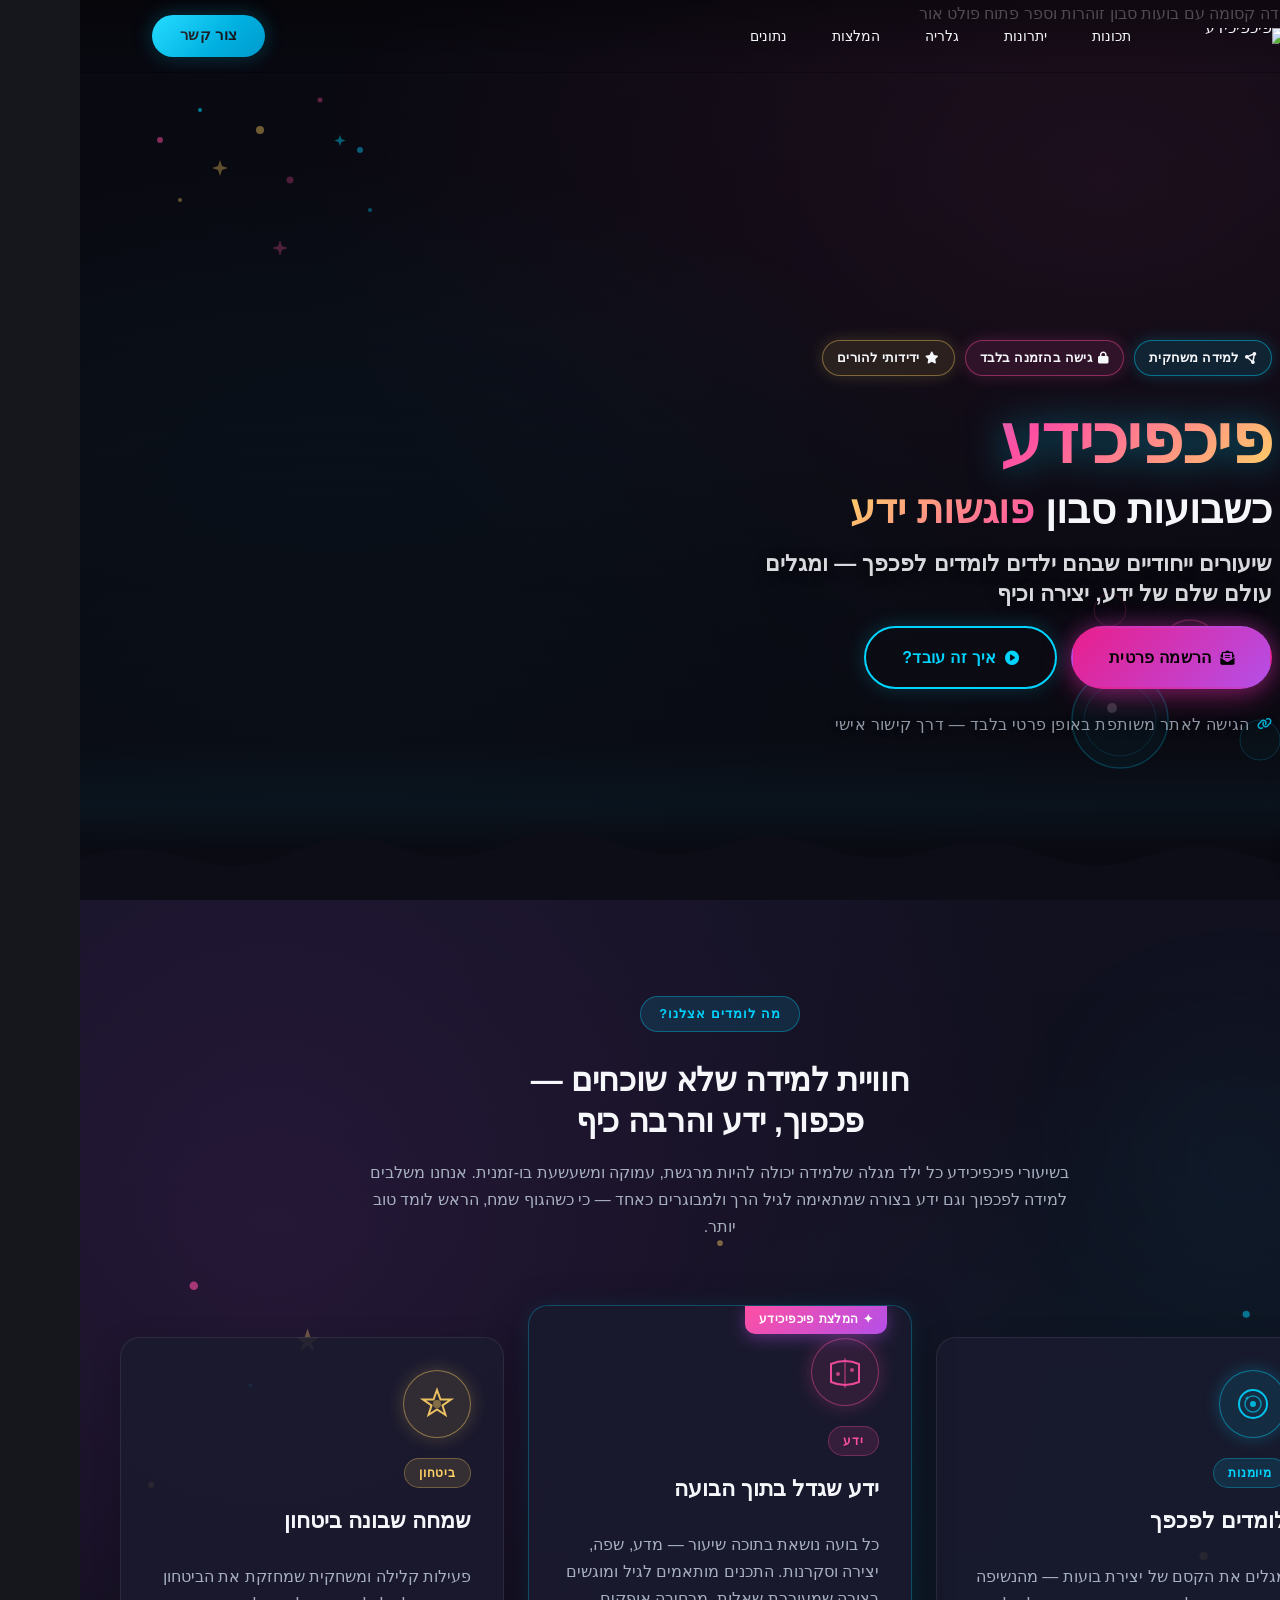
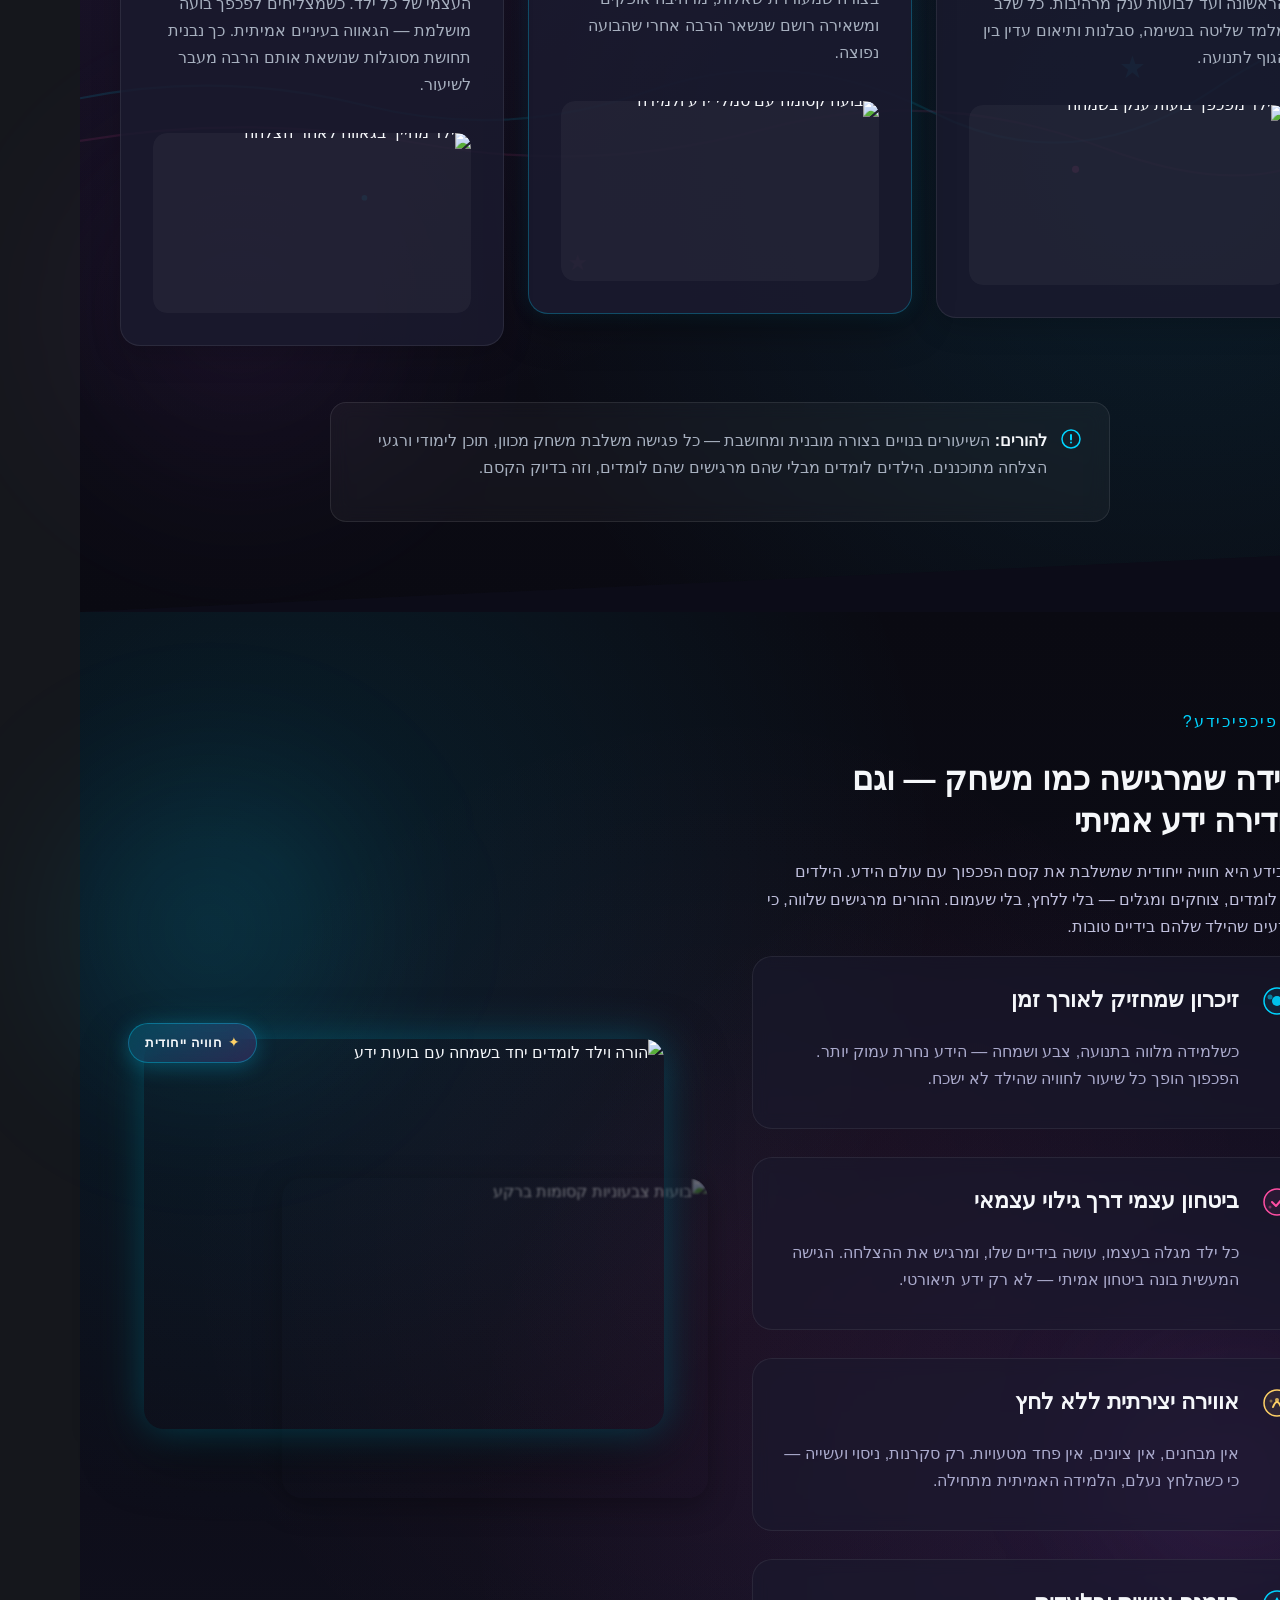
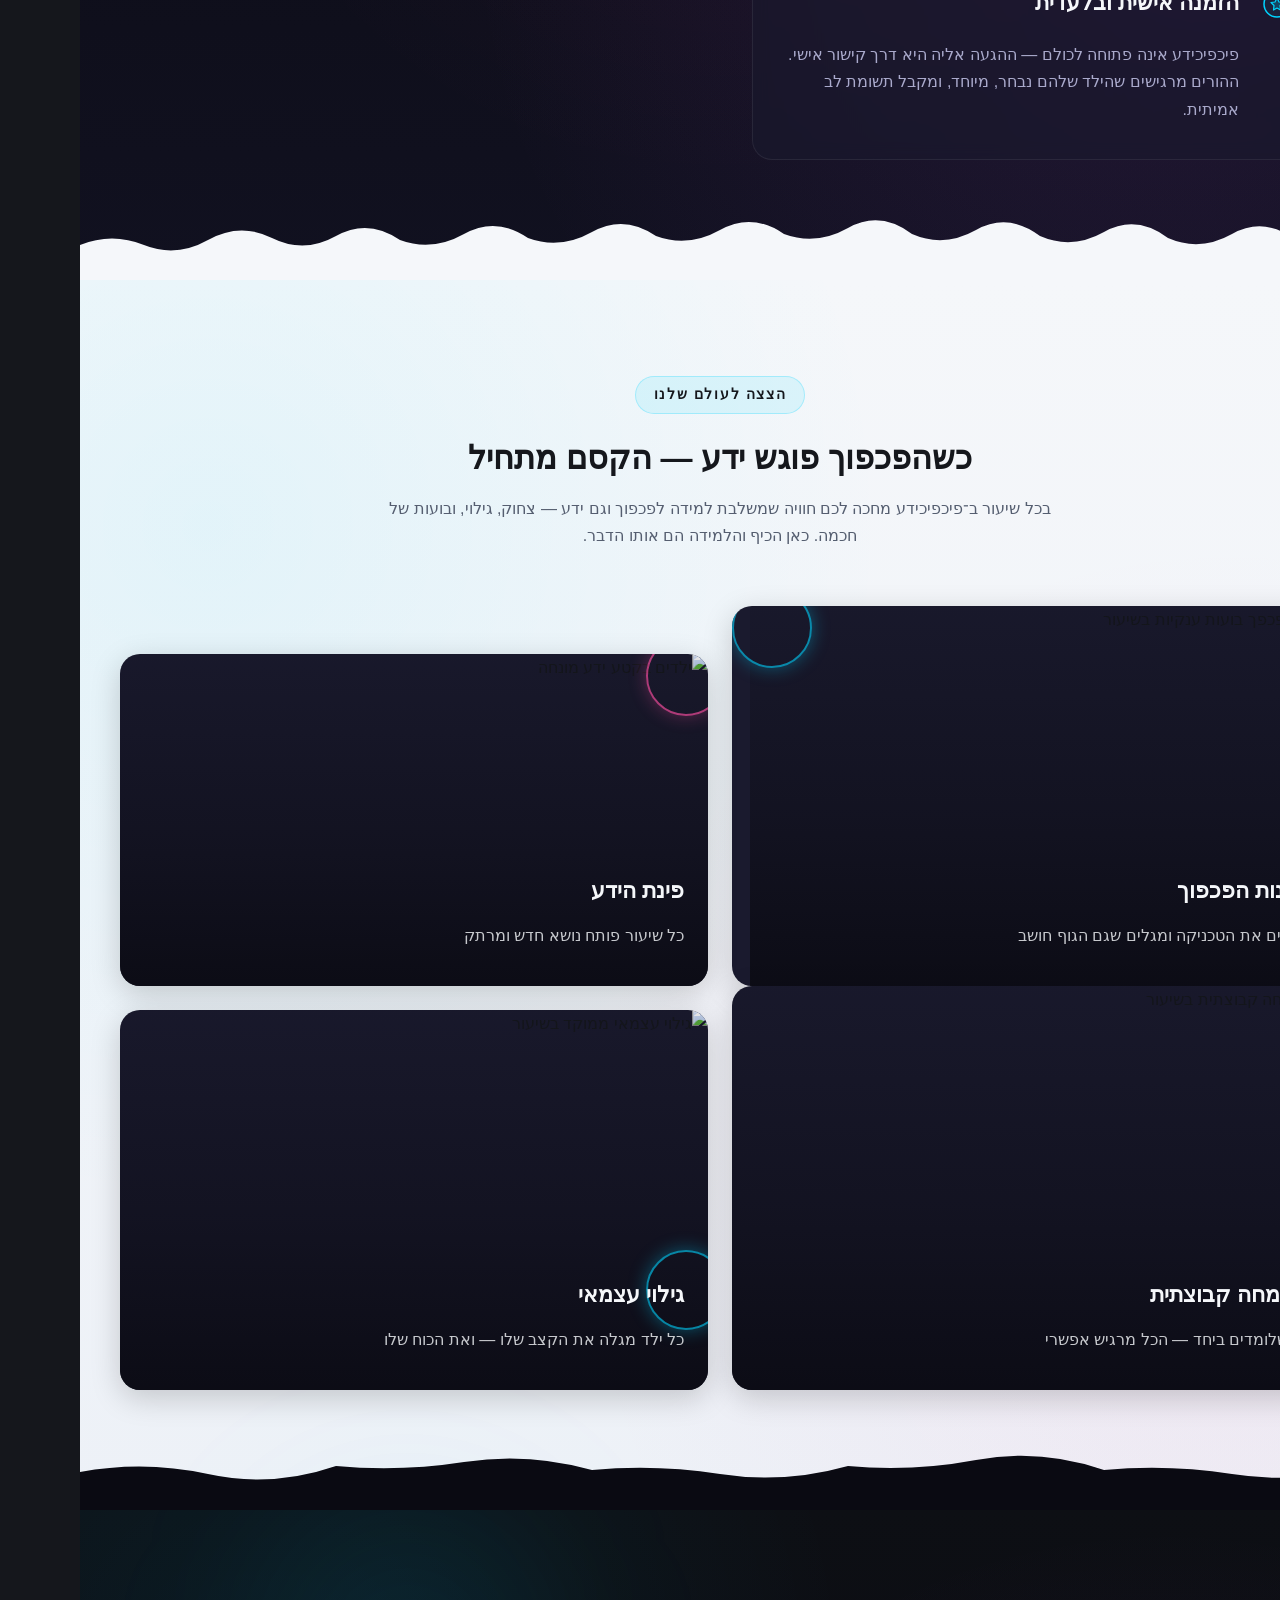
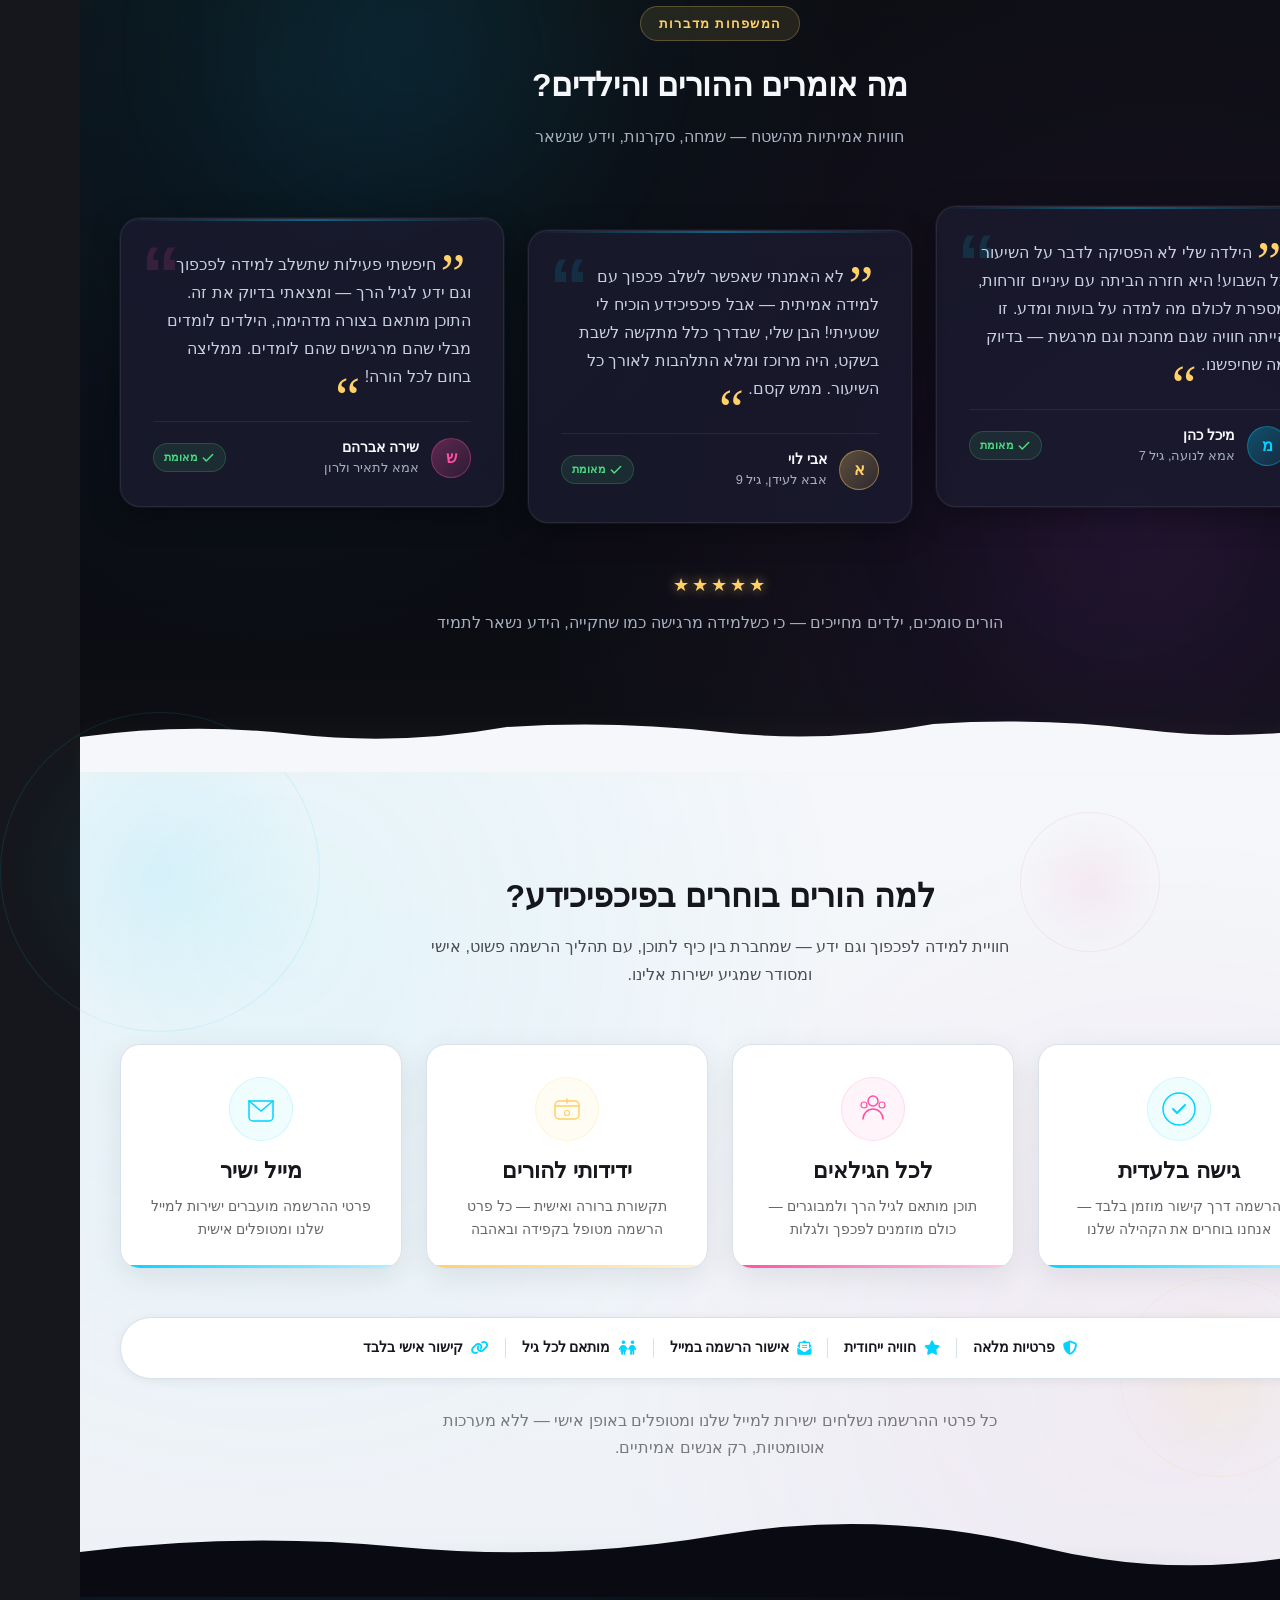
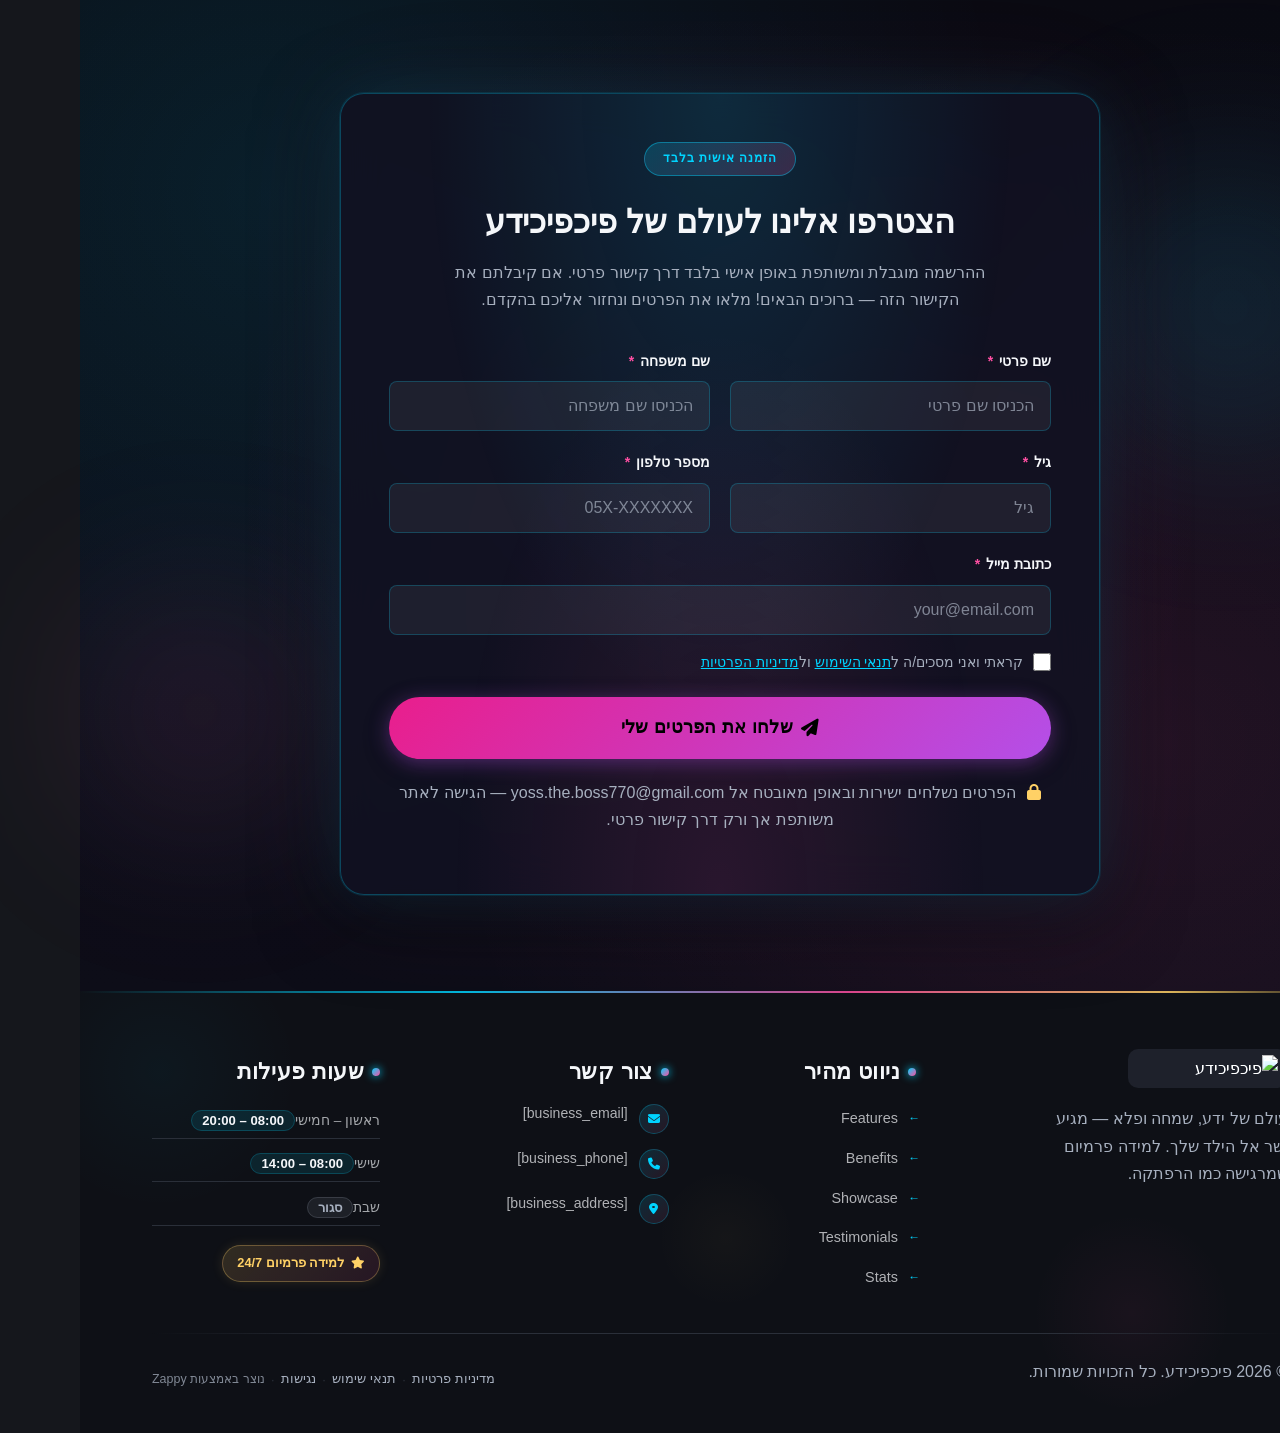
==== index.html @ 572a2862 "Initial website commit" ====
<!DOCTYPE html>
<html lang="he" dir="rtl">
<head>
    <meta charset="UTF-8">
    <meta name="viewport" content="width=device-width, initial-scale=1.0">
    <meta name="robots" content="index, follow">
    <title>למידה לפכפוך וגם ידע לגיל הרך והמבוגר — פיכפיכידע</title>
    <meta name="description" content="פיכפיכידע is a unique and playful educational brand that combines the fun art of bubble-blowing (פכפוך) with knowledge-building lessons. The brand has a creativ">
    <meta name="keywords" content="למידה לפכפוך וגם ידע לגיל הרך והמבוגר, education">
    
    <!-- Favicons -->
    <link rel="icon" type="image/x-icon" href="/assets/favicon.ico">
    <link rel="icon" type="image/png" sizes="16x16" href="/assets/favicon-16x16.png">
    <link rel="icon" type="image/png" sizes="32x32" href="/assets/favicon-32x32.png">
    <link rel="icon" type="image/png" sizes="48x48" href="/assets/favicon-48x48.png">
    <link rel="icon" type="image/png" sizes="192x192" href="/assets/favicon-192x192.png">
    <link rel="icon" type="image/png" sizes="512x512" href="/assets/favicon-512x512.png">
    <link rel="apple-touch-icon" href="/assets/apple-touch-icon.png">
    <!-- Zappy Analytics -->
<script>
(function() {
  'use strict';
  
  // Configuration
  var config = {
    websiteId: 'c52303a6-ab94-4aac-9956-5bc11d7a9607',
    apiUrl: 'https://api.zappy5.com/api/analytics/track',
    sessionDuration: 30 * 60 * 1000, // 30 minutes
    visitorDuration: 30 * 24 * 60 * 60 * 1000, // 30 days
    trackPageViews: true,
    trackClicks: true,
    trackFormSubmissions: true
  };
  
  // Generate or retrieve persistent visitor ID (30 days)
  function getVisitorId() {
    var visitorKey = 'zappy_visitor_' + config.websiteId;
    var visitor = null;
    
    try {
      visitor = localStorage.getItem(visitorKey);
      if (visitor) {
        var visitorData = JSON.parse(visitor);
        var now = Date.now();
        
        // Check if visitor ID is still valid (30 days)
        if (now - visitorData.created < config.visitorDuration) {
          // Update last seen timestamp
          visitorData.lastSeen = now;
          localStorage.setItem(visitorKey, JSON.stringify(visitorData));
          return visitorData.id;
        }
      }
    } catch (e) {
      console.warn('Zappy Analytics: LocalStorage not available');
    }
    
    // Generate new visitor ID
    var newVisitorId = 'zv_' + Date.now() + '_' + Math.random().toString(36).substr(2, 9);
    
    try {
      localStorage.setItem(visitorKey, JSON.stringify({
        id: newVisitorId,
        created: Date.now(),
        lastSeen: Date.now()
      }));
    } catch (e) {
      // Continue without local storage
    }
    
    return newVisitorId;
  }
  
  // Generate or retrieve session ID (30 minutes)
  function getSessionId() {
    var sessionKey = 'zappy_session_' + config.websiteId;
    var session = null;
    
    try {
      session = sessionStorage.getItem(sessionKey);
      if (session) {
        var sessionData = JSON.parse(session);
        var now = Date.now();
        
        // Check if session is still valid
        if (now - sessionData.timestamp < config.sessionDuration) {
          // Update timestamp
          sessionData.timestamp = now;
          sessionStorage.setItem(sessionKey, JSON.stringify(sessionData));
          return sessionData.id;
        }
      }
    } catch (e) {
      console.warn('Zappy Analytics: SessionStorage not available');
    }
    
    // Generate new session ID
    var newSessionId = 'zs_' + Date.now() + '_' + Math.random().toString(36).substr(2, 9);
    
    try {
      sessionStorage.setItem(sessionKey, JSON.stringify({
        id: newSessionId,
        timestamp: Date.now()
      }));
    } catch (e) {
      // Continue without session storage
    }
    
    return newSessionId;
  }
  
  var visitorId = getVisitorId();
  var sessionId = getSessionId();
  
  // Track an event
  function trackEvent(eventType, data) {
    data = data || {};
    
    var eventData = {
      website_id: config.websiteId,
      event_type: eventType,
      page_path: window.location.pathname,
      referrer: document.referrer || 'direct',
      visitor_id: visitorId,
      session_id: sessionId,
      metadata: data
    };
    
    // Use sendBeacon if available (better for page unload events)
    if (navigator.sendBeacon) {
      var blob = new Blob([JSON.stringify(eventData)], { type: 'application/json' });
      navigator.sendBeacon(config.apiUrl, blob);
    } else {
      // Fallback to fetch
      fetch(config.apiUrl, {
        method: 'POST',
        headers: {
          'Content-Type': 'application/json'
        },
        body: JSON.stringify(eventData),
        keepalive: true
      }).catch(function(error) {
        console.warn('Zappy Analytics: Failed to track event', error);
      });
    }
  }
  
  // Track page view
  if (config.trackPageViews) {
    trackEvent('pageview', {
      title: document.title,
      url: window.location.href
    });
  }
  
  // Track clicks on important elements
  if (config.trackClicks) {
    document.addEventListener('click', function(e) {
      var target = e.target;
      
      // Track button clicks (counted as actions)
      if (target.tagName === 'BUTTON' || target.closest('button')) {
        var button = target.tagName === 'BUTTON' ? target : target.closest('button');
        trackEvent('click', {
          element: 'button',
          text: button.textContent.trim().substring(0, 100),
          id: button.id || null,
          class: button.className || null
        });
      }
      
      // Track link clicks (navigation - not counted as actions)
      else if (target.tagName === 'A' || target.closest('a')) {
        var link = target.tagName === 'A' ? target : target.closest('a');
        trackEvent('navigation', {
          element: 'link',
          text: link.textContent.trim().substring(0, 100),
          href: link.href,
          external: link.hostname !== window.location.hostname
        });
      }
    }, true);
  }
  
  // Track form submissions
  if (config.trackFormSubmissions) {
    document.addEventListener('submit', function(e) {
      var form = e.target;
      
      trackEvent('form_submit', {
        form_id: form.id || null,
        form_name: form.name || null,
        form_action: form.action || null,
        form_method: form.method || 'GET'
      });
    }, true);
  }
  
  // Track time on page (send on page unload)
  var pageLoadTime = Date.now();
  
  window.addEventListener('beforeunload', function() {
    var timeOnPage = Math.floor((Date.now() - pageLoadTime) / 1000); // in seconds
    
    trackEvent('page_unload', {
      time_on_page: timeOnPage,
      page_path: window.location.pathname
    });
  });
  
  // Expose tracking function globally for custom events
  window.zappyAnalytics = {
    track: trackEvent,
    getVisitorId: function() { return visitorId; },
    getSessionId: function() { return sessionId; }
  };
  
})();
</script>
<!-- End Zappy Analytics -->
    <meta property="og:title" content="למידה לפכפוך וגם ידע לגיל הרך והמבוגר — פיכפיכידע">
    <meta property="og:description" content="פיכפיכידע is a unique and playful educational brand that combines the fun art of bubble-blowing (פכפוך) with knowledge-building lessons. The brand has a creativ">
    <meta name="twitter:card" content="summary_large_image">
    <meta name="twitter:title" content="למידה לפכפוך וגם ידע לגיל הרך והמבוגר — פיכפיכידע">
    <meta name="twitter:description" content="פיכפיכידע is a unique and playful educational brand that combines the fun art of bubble-blowing (פכפוך) with knowledge-building lessons. The brand has a creativ">
    <meta property="og:type" content="website">
  <meta property="og:locale" content="he_IL">
  
  
  
  
  
  <link rel="stylesheet" href="https://cdnjs.cloudflare.com/ajax/libs/font-awesome/6.4.0/css/all.min.css">
  <style>
    .skip-link { position: absolute; top: 0; left: 0; transform: translateY(-200%); padding: 12px 18px; background: var(--bg-dark, #1a1a1a); color: var(--text-light, #fff); font-weight: 600; border-radius: 0 0 8px 0; z-index: 10000; }
    .skip-link:focus { transform: none; outline: 2px solid var(--ring, #fff); outline-offset: 2px; }
    :focus-visible { outline: 2px solid var(--ring, currentColor); outline-offset: 3px; }
  </style>


  
    <!-- Favicons -->
    <link rel="icon" type="image/x-icon" href="/assets/favicon.ico">
    <link rel="icon" type="image/png" sizes="16x16" href="/assets/favicon-16x16.png">
    <link rel="icon" type="image/png" sizes="32x32" href="/assets/favicon-32x32.png">
    <link rel="icon" type="image/png" sizes="48x48" href="/assets/favicon-48x48.png">
    <link rel="icon" type="image/png" sizes="192x192" href="/assets/favicon-192x192.png">
    <link rel="icon" type="image/png" sizes="512x512" href="/assets/favicon-512x512.png">
    <link rel="apple-touch-icon" href="/assets/apple-touch-icon.png">
    <!-- Cookie Consent -->
    <link rel="stylesheet" href="https://cdn.jsdelivr.net/npm/vanilla-cookieconsent@3/dist/cookieconsent.css">
    <script src="https://cdn.jsdelivr.net/npm/vanilla-cookieconsent@3/dist/cookieconsent.umd.js"></script>
    <!-- Mickidum Accessibility Toolbar -->
    <script src="https://cdn.jsdelivr.net/gh/mickidum/acc_toolbar/acctoolbar/acctoolbar.min.js"></script>
    <link rel="stylesheet" href="/styles.css">

    <style id="zappy-dropdown-submenu-styles">
      /* ========== DESKTOP DROPDOWN SUBMENU STYLES ========== */
      /* Base styles for dropdown submenus - parent must be positioned */
      .nav-menu li:has(.sub-menu), nav li:has(.sub-menu), .navbar li:has(.sub-menu), #navMenu li:has(.sub-menu) { position: relative; }
      /* Submenu base - hidden by default */
      .nav-menu .sub-menu, nav .sub-menu, .navbar .sub-menu, #navMenu .sub-menu { display: block !important; position: absolute !important; top: 100%; left: 0; min-width: 220px; background: white; border-radius: 8px; box-shadow: 0 8px 25px rgba(0,0,0,0.15); padding: 8px 0; opacity: 0; visibility: hidden; transform: translateY(10px); transition: all 0.3s ease; z-index: 1000; list-style: none; pointer-events: none; }
      /* CRITICAL: Desktop hover styles to show dropdown */
      .nav-menu li:hover > .sub-menu, nav li:hover > .sub-menu, .navbar li:hover > .sub-menu, #navMenu li:hover > .sub-menu { opacity: 1 !important; visibility: visible !important; transform: translateY(0) !important; pointer-events: auto !important; }
      /* Submenu item styling */
      .sub-menu li { list-style: none; margin: 0; padding: 0; }
      .sub-menu a { display: block !important; padding: 10px 16px !important; color: var(--text-dark, #333) !important; font-weight: 500; text-decoration: none; white-space: nowrap; transition: background-color 0.2s; }
      .sub-menu .zappy-nav-child > a { padding-left: 28px !important; font-size: 0.9em !important; opacity: 0.85 !important; }
      [dir="rtl"] .sub-menu .zappy-nav-child > a, html[lang="he"] .sub-menu .zappy-nav-child > a, html[lang="ar"] .sub-menu .zappy-nav-child > a { padding-left: 10px !important; padding-right: 28px !important; }
      .sub-menu .zappy-nav-parent > a { font-weight: 600 !important; }
      .sub-menu a:hover { background-color: #f5f5f5; }
      /* RTL (Hebrew/Arabic) dropdown positioning */
      [dir="rtl"] .nav-menu .sub-menu, [dir="rtl"] nav .sub-menu, [dir="rtl"] .navbar .sub-menu, html[lang="he"] .nav-menu .sub-menu, html[lang="he"] nav .sub-menu, html[lang="he"] .navbar .sub-menu, html[lang="ar"] .nav-menu .sub-menu, html[lang="ar"] nav .sub-menu, html[lang="ar"] .navbar .sub-menu { left: auto !important; right: 0 !important; }
      /* Hide empty dropdown menus (exclude catalog sub-menus that use <a> children instead of <li>) */
      .sub-menu:empty, .sub-menu:not(:has(li:not(.zappy-hidden-menu-item))):not(:has(> a)), .sub-menu:not(:has(li)):not(:has(> a)) { display: none !important; opacity: 0 !important; visibility: hidden !important; pointer-events: none !important; }
      /* Desktop: show submenu on Menu Group hover */
      li:has(.menu-group-title):hover > .sub-menu { opacity: 1 !important; visibility: visible !important; transform: translateY(0) !important; pointer-events: auto !important; }
      /* Menu Group title styling */
      .nav-menu > li > .menu-group-title, #navMenu > li > .menu-group-title { display: inline-block; padding: 0.5rem 1rem; cursor: default; user-select: none; }
      
      /* ========== MOBILE SUBMENU STYLES ========== */
      @media (max-width: 768px) {
        .nav-menu .sub-menu, nav .sub-menu, .navbar .sub-menu, #navMenu .sub-menu { position: static !important; transform: none !important; box-shadow: none !important; background: transparent !important; max-height: 0; overflow: hidden; opacity: 0; visibility: hidden; transition: max-height 0.3s ease, opacity 0.3s ease; padding: 0 !important; border-radius: 0 !important; }
        .navbar .sub-menu.mobile-expanded, .nav-menu .sub-menu.mobile-expanded, #navMenu .sub-menu.mobile-expanded { max-height: none !important; overflow-y: visible !important; opacity: 1 !important; visibility: visible !important; padding: 8px 0 8px 16px !important; }
        [dir="rtl"] .sub-menu.mobile-expanded, html[lang="he"] .sub-menu.mobile-expanded { padding: 8px 16px 8px 0 !important; }
        /* Disable hover behavior on mobile */
        .nav-menu li:hover > .sub-menu, nav li:hover > .sub-menu, .navbar li:hover > .sub-menu, #navMenu li:hover > .sub-menu { opacity: 0; visibility: hidden; pointer-events: none; }
        .nav-menu li > .sub-menu.mobile-expanded, nav li > .sub-menu.mobile-expanded, .navbar li > .sub-menu.mobile-expanded, #navMenu li > .sub-menu.mobile-expanded { opacity: 1 !important; visibility: visible !important; pointer-events: auto !important; }
        .nav-menu li:has(.sub-menu), nav li:has(.sub-menu), .navbar li:has(.sub-menu), #navMenu li:has(.sub-menu) { display: flex !important; flex-wrap: wrap !important; align-items: center !important; position: relative !important; min-height: 44px !important; }
        .nav-menu li:has(.sub-menu) > a, nav li:has(.sub-menu) > a, .navbar li:has(.sub-menu) > a, #navMenu li:has(.sub-menu) > a { flex: 1 !important; min-width: 0 !important; }
        .nav-menu li:has(.sub-menu) > .menu-group-title, nav li:has(.sub-menu) > .menu-group-title, .navbar li:has(.sub-menu) > .menu-group-title, #navMenu li:has(.sub-menu) > .menu-group-title { flex: 1 !important; min-width: 0 !important; padding: 0 !important; line-height: inherit !important; }
        .nav-menu li:has(.sub-menu) > .sub-menu, nav li:has(.sub-menu) > .sub-menu, .navbar li:has(.sub-menu) > .sub-menu, #navMenu li:has(.sub-menu) > .sub-menu { flex-basis: 100% !important; width: 100% !important; }
        .nav-menu li:has(.sub-menu) > a [class*="chevron"], .nav-menu li:has(.sub-menu) > a [class*="arrow"], .nav-menu li:has(.sub-menu) > a .fa-chevron-down, .nav-menu li:has(.sub-menu) > a .fa-angle-down, nav li:has(.sub-menu) > a [class*="chevron"], nav li:has(.sub-menu) > a [class*="arrow"], #navMenu li:has(.sub-menu) > a [class*="chevron"], #navMenu li:has(.sub-menu) > a [class*="arrow"] { display: none !important; visibility: hidden !important; }
        .mobile-submenu-toggle { display: flex !important; align-items: center !important; justify-content: center !important; width: 44px !important; height: auto !important; background: transparent !important; border: none !important; cursor: pointer !important; color: var(--text-light) !important; position: static !important; flex-shrink: 0 !important; align-self: stretch !important; z-index: 2 !important; padding: 0 !important; margin: 0 !important; }
        .mobile-submenu-toggle::after { content: '' !important; width: 0 !important; height: 0 !important; border-left: 6px solid transparent !important; border-right: 6px solid transparent !important; border-top: 7px solid currentColor !important; transition: transform 0.3s ease !important; }
        .mobile-submenu-toggle.expanded::after { transform: rotate(180deg) !important; }
        .sub-menu a { padding: 10px 0 !important; display: block !important; color: var(--text-light) !important; white-space: normal !important; }
        .sub-menu .zappy-nav-child > a { padding-left: 28px !important; font-size: 0.9em !important; opacity: 0.85 !important; }
        [dir="rtl"] .sub-menu .zappy-nav-child > a, html[lang="he"] .sub-menu .zappy-nav-child > a, html[lang="ar"] .sub-menu .zappy-nav-child > a { padding-left: 0 !important; padding-right: 28px !important; }
        .sub-menu .zappy-nav-parent > a { font-weight: 600 !important; }
        .nav-menu.active, #navMenu.active { max-width: 100vw !important; overflow-x: hidden !important; box-sizing: border-box !important; }
        .navbar .sub-menu li a, nav.navbar .sub-menu li a, .zappy-products-dropdown .sub-menu a { color: var(--text-light) !important; }
      }
      @media (min-width: 769px) { .mobile-submenu-toggle { display: none !important; } }
    </style>

    <style id="zappy-widget-visibility">
      html[dir="rtl"] .whatsapp-float { right: 20px !important; left: auto !important; }
      html[dir="ltr"] .whatsapp-float, html:not([dir]) .whatsapp-float { left: 20px !important; right: auto !important; }
      html[dir="rtl"] #mic-access-tool-general-button, html[dir="rtl"] .mic-access-tool-general-button,
      html[dir="rtl"] #mic-init-access-tool .mic-access-tool-general-button,
      html[dir="rtl"] #mic-init-access-tool #mic-access-tool-general-button,
      html[dir="rtl"] ._access-icon { left: 20px !important; right: auto !important; }
      html[dir="ltr"] #mic-access-tool-general-button, html[dir="ltr"] .mic-access-tool-general-button,
      html[dir="ltr"] #mic-init-access-tool .mic-access-tool-general-button,
      html[dir="ltr"] #mic-init-access-tool #mic-access-tool-general-button,
      html[dir="ltr"] ._access-icon,
      html:not([dir]) #mic-access-tool-general-button, html:not([dir]) .mic-access-tool-general-button,
      html:not([dir]) #mic-init-access-tool .mic-access-tool-general-button,
      html:not([dir]) #mic-init-access-tool #mic-access-tool-general-button,
      html:not([dir]) ._access-icon { right: 20px !important; left: auto !important; }
      @media (max-width: 768px) { .whatsapp-float { display: flex !important; } }
      @media (min-width: 769px) { .whatsapp-float { display: flex !important; } }
      @media (max-width: 768px) {
        #mic-access-tool-general-button, .mic-access-tool-general-button,
        #mic-init-access-tool .mic-access-tool-general-button, #mic-init-access-tool #mic-access-tool-general-button,
        ._access-icon { display: flex !important; visibility: visible !important; opacity: 1 !important; pointer-events: auto !important; }
        #mic-access-tool-box.opened-mic-access-tool, .mic-access-tool-box.opened-mic-access-tool,
        #mic-init-access-tool #mic-access-tool-box.opened-mic-access-tool {
          visibility: visible !important; opacity: 1 !important; pointer-events: auto !important;
        }
      }
      @media (min-width: 769px) {
        #mic-access-tool-general-button, .mic-access-tool-general-button,
        #mic-init-access-tool .mic-access-tool-general-button, #mic-init-access-tool #mic-access-tool-general-button,
        ._access-icon { display: flex !important; visibility: visible !important; opacity: 1 !important; pointer-events: auto !important; }
        #mic-access-tool-box.opened-mic-access-tool, .mic-access-tool-box.opened-mic-access-tool,
        #mic-init-access-tool #mic-access-tool-box.opened-mic-access-tool {
          visibility: visible !important; opacity: 1 !important; pointer-events: auto !important;
        }
      }
    </style>
</head>
<body>
<a class="skip-link" href="#main">דלג לתוכן הראשי</a>
  <nav class="navbar" dir="rtl">
  <button class="mobile-toggle" id="mobileToggle" aria-label="Menu">
    <svg class="hamburger-icon" width="24" height="24" viewBox="0 0 24 24" fill="none">
      <path d="M3 12h18M3 6h18M3 18h18" stroke="currentColor" stroke-width="2" stroke-linecap="round"></path>
    </svg>
    <svg class="close-icon" width="24" height="24" viewBox="0 0 24 24" fill="none" style="display: none;">
      <path d="M18 6L6 18M6 6l12 12" stroke="currentColor" stroke-width="2" stroke-linecap="round"></path>
    </svg>
  </button>

  <button class="phone-header-btn" data-phone="[business_phone]" aria-label="Call">
    <svg width="20" height="20" viewBox="0 0 24 24" fill="currentColor">
      <path d="M22 16.92v3a2 2 0 0 1-2.18 2 19.79 19.79 0 0 1-8.63-3.07 19.5 19.5 0 0 1-6-6 19.79 19.79 0 0 1-3.07-8.67A2 2 0 0 1 4.11 2h3a2 2 0 0 1 2 1.72 12.84 12.84 0 0 0 .7 2.81 2 2 0 0 1-.45 2.11L8.09 9.91a16 16 0 0 0 6 6l1.27-1.27a2 2 0 0 1 2.11-.45 12.84 12.84 0 0 0 2.81.7A2 2 0 0 1 22 16.92z"></path>
    </svg>
  </button>

  <div class="nav-container">
    <div class="nav-right-group"><div class="nav-brand">
      <a href="/" class="logo-link"><img class="logo" src="/assets/site-----image-1.webp" alt="פיכפיכידע"></a>
    </div><ul class="nav-menu" id="navMenu"><li><a href="#features">תכונות</a></li><li><a href="#benefits">יתרונות</a></li><li><a href="#showcase">גלריה</a></li><li><a href="#testimonials">המלצות</a></li><li><a href="#stats">נתונים</a></li></ul></div>

    

    <div class="nav-cta-container">
      <a href="#cta" class="nav-cta-btn">צור קשר</a>
    </div>
  </div>
</nav>
<script>

// Navbar Mobile Menu Toggle and Contrast Fix
(function() {
  // Use 'load' event instead of 'DOMContentLoaded' to ensure we run AFTER all other scripts
  window.addEventListener('load', function() {
    
    // FIX MOBILE BUTTON CONTRAST
    // Detect navbar background color and apply contrasting color to mobile buttons
    const navbar = document.querySelector('.navbar, nav, header');
    if (!navbar) {
      console.log('[Navbar] Navbar element not found');
      return;
    }
    
    // DECLARE VARIABLES EARLY to avoid Temporal Dead Zone errors
    // These are used in multiple places below
    let mobileToggle = document.getElementById('mobileToggle') ||
                       document.querySelector('.mobile-toggle') ||
                       document.querySelector('.hamburger') ||
                       document.querySelector('.hamburger-menu') ||
                       document.querySelector('.menu-toggle') ||
                       document.querySelector('.burger-menu') ||
                       document.querySelector('[aria-label="Menu"]') ||
                       document.querySelector('[aria-label="תפריט"]');
    
    const phoneBtn = document.querySelector('.phone-header-btn');
    
    const computedStyle = window.getComputedStyle(navbar);
    let bgColor = computedStyle.backgroundColor;
    
    console.log('[Navbar] Initial navbar background:', bgColor);
    
    // Check if background is transparent or rgba with 0 alpha
    const isTransparent = bgColor === 'transparent' || 
                         bgColor === 'rgba(0, 0, 0, 0)' ||
                         (bgColor.startsWith('rgba') && bgColor.includes(', 0)'));
    
    if (isTransparent) {
      // Check for background-image or gradient
      const bgImage = computedStyle.backgroundImage;
      if (bgImage && bgImage !== 'none') {
        console.log('[Navbar] Navbar has background image/gradient, using dark text');
        bgColor = 'rgb(240, 240, 240)'; // Assume light background
      } else {
        // Transparent navbar - check body background
        const bodyBg = window.getComputedStyle(document.body).backgroundColor;
        console.log('[Navbar] Navbar transparent, using body background:', bodyBg);
        bgColor = bodyBg;
      }
    }
    
    // Calculate luminance to determine if background is light or dark
    const rgb = bgColor.match(/\d+/g);
    if (rgb && rgb.length >= 3) {
      const r = parseInt(rgb[0]);
      const g = parseInt(rgb[1]);
      const b = parseInt(rgb[2]);
      const luminance = (0.299 * r + 0.587 * g + 0.114 * b) / 255;
      
      // Mobile button colors are set by Claude's AI-generated CSS (same as .nav-menu a)
      // No dynamic color overrides needed - colors come from the generated navbar CSS
      console.log('[Navbar] Mobile button colors preserved from Claude CSS (luminance:', luminance.toFixed(2) + ')');
      
      // FIX ICON SIZES - Ensure SVGs are properly sized and visible
      // INJECT CRITICAL CSS TO OVERRIDE ANY CONFLICTING RULES
      const criticalCSS = document.createElement('style');
      criticalCSS.id = 'zappy-mobile-nav-fix';
      const htmlLang = document.documentElement.lang || 'en';
      const htmlDir = document.documentElement.dir || 'ltr';
      // Check both dir attribute AND lang for RTL detection
      // dir="rtl" is the most reliable indicator
      const isRTL = htmlDir === 'rtl' || htmlLang === 'he' || htmlLang === 'ar';
      
      criticalCSS.textContent = `
        /* Hide mobile buttons on desktop, show only on mobile */
        @media (min-width: 769px) {
          .mobile-toggle,
          .phone-header-btn {
            display: none !important;
          }
        }
        
        /* Show and position mobile buttons correctly on mobile */
        @media (max-width: 768px) {
          .navbar,
          nav.navbar {
            min-height: 70px !important;
          }

          .mobile-toggle,
          .phone-header-btn {
            position: absolute !important;
            top: 0 !important;
            bottom: 0 !important;
            margin-top: auto !important;
            margin-bottom: auto !important;
            transform: none !important;
            z-index: 1001 !important;
            display: flex !important;
            align-items: center !important;
            justify-content: center !important;
            width: 36px !important;
            height: 36px !important;
            border-radius: 50% !important;
            border: none !important;
            cursor: pointer !important;
            padding: 6px !important;
            background: none !important;
            color: var(--nav-text, var(--text-light)) !important;
            touch-action: manipulation !important;
            -webkit-tap-highlight-color: transparent !important;
          }

          html[data-zappy-site-type="ecommerce"] .phone-header-btn,
          body[data-zappy-site-type="ecommerce"] .phone-header-btn,
          html[data-zappy-site-type="ecommerce"] header .phone-header-btn,
          html[data-zappy-site-type="ecommerce"] nav .phone-header-btn {
            display: none !important;
            visibility: hidden !important;
            width: 0 !important;
            height: 0 !important;
            min-width: 0 !important;
            overflow: hidden !important;
          }
          
          /* LTR positioning (default): hamburger LEFT, phone RIGHT */
          html:not([dir="rtl"]):not([lang="he"]):not([lang="ar"]) .mobile-toggle,
          html[dir="ltr"] .mobile-toggle {
            left: 12px !important;
            right: auto !important;
          }
          html:not([dir="rtl"]):not([lang="he"]):not([lang="ar"]) .phone-header-btn,
          html[dir="ltr"] .phone-header-btn {
            right: 12px !important;
            left: auto !important;
          }
          
          /* RTL positioning: hamburger RIGHT, phone LEFT */
          html[dir="rtl"] .mobile-toggle,
          html[lang="he"] .mobile-toggle,
          html[lang="ar"] .mobile-toggle {
            right: 12px !important;
            left: auto !important;
          }
          html[dir="rtl"] .phone-header-btn,
          html[lang="he"] .phone-header-btn,
          html[lang="ar"] .phone-header-btn {
            left: 12px !important;
            right: auto !important;
          }
          
          /* CRITICAL: Ensure nav-container has min-height on mobile */
          /* All children are positioned absolutely/fixed on mobile, so height:auto collapses to 0 */
          .nav-container {
            min-height: 70px !important;
            position: relative !important;
          }
          
          /* Ensure SVG icons are properly sized and inherit color */
          .mobile-toggle svg,
          .phone-header-btn svg {
            width: 24px !important;
            height: 24px !important;
            /* Don't force display - let JavaScript control hamburger/close toggle */
          }
          
          /* Reset nav-cta-container on mobile - remove desktop box-shadow/padding */
          /* that creates a visible ghost box when CTA button is hidden */
          .nav-cta-container {
            box-shadow: none !important;
            padding: 0 !important;
          }
          
          /* Hide nav-cta-container entirely on mobile when there's no lang-switcher */
          /* (only the CTA button is inside, and it's hidden on mobile) */
          .nav-cta-container:not(:has(.lang-switcher)) {
            display: none !important;
          }
          
          /* CRITICAL: Prevent hero image fade gradient from bleeding over headline text */
          /* The .image-fade-gradient has bottom: -30px (extends below parent) */
          /* On mobile stacked layout, this overlaps the h1 text below the image */
          .hero-image-column {
            overflow: hidden !important;
          }
          .image-fade-gradient {
            bottom: 0 !important;
          }
          
          /* Hide desktop language switcher on mobile - hamburger menu handles it */
          /* High specificity to override stored CSS */
          .lang-switcher,
          .nav-cta-container .lang-switcher,
          .nav-container .lang-switcher,
          .navbar .lang-switcher,
          .navbar .nav-cta-container .lang-switcher {
            display: none !important;
          }
        }
      `;
      
      // Remove existing fix if present and inject new one
      const existing = document.getElementById('zappy-mobile-nav-fix');
      if (existing) existing.remove();
      document.head.appendChild(criticalCSS);
      
      console.log('[Navbar] Critical CSS injected for mobile nav positioning');
      
      // ONLY apply inline positioning styles on mobile viewport
      // On desktop, the CSS handles hiding these buttons with display: none
      // Inline styles were breaking desktop layout by overriding CSS
      const isMobileViewport = window.innerWidth <= 768;
      
      if (mobileToggle) {
        // Icon sizing applies to all viewports for consistency
        const hamburgerIcon = mobileToggle.querySelector('.hamburger-icon');
        const closeIcon = mobileToggle.querySelector('.close-icon');
        
        if (hamburgerIcon) {
          hamburgerIcon.style.setProperty('width', '24px', 'important');
          hamburgerIcon.style.setProperty('height', '24px', 'important');
          hamburgerIcon.style.setProperty('display', 'block', 'important'); // Show hamburger by default
        }
        if (closeIcon) {
          closeIcon.style.setProperty('width', '24px', 'important');
          closeIcon.style.setProperty('height', '24px', 'important');
          closeIcon.style.setProperty('display', 'none', 'important'); // Hide close icon by default
        }
        
        // ONLY set positioning inline styles on mobile
        if (isMobileViewport) {
          mobileToggle.style.setProperty('position', 'absolute', 'important');
          mobileToggle.style.setProperty('top', '0', 'important');
          mobileToggle.style.setProperty('bottom', '0', 'important');
          mobileToggle.style.setProperty('margin-top', 'auto', 'important');
          mobileToggle.style.setProperty('margin-bottom', 'auto', 'important');
          mobileToggle.style.setProperty('transform', 'none', 'important');
          mobileToggle.style.setProperty('z-index', '1001', 'important');
          
          // Clear any inline left/right so CSS can take over based on html[dir]
          mobileToggle.style.removeProperty('left');
          mobileToggle.style.removeProperty('right');
          
          console.log('[Navbar] Mobile toggle positioning applied (mobile viewport)');
        } else {
          // On desktop, clear any positioning styles to let CSS handle it
          mobileToggle.style.removeProperty('position');
          mobileToggle.style.removeProperty('top');
          mobileToggle.style.removeProperty('transform');
          mobileToggle.style.removeProperty('z-index');
          mobileToggle.style.removeProperty('left');
          mobileToggle.style.removeProperty('right');
          console.log('[Navbar] Desktop viewport - cleared mobile toggle inline positioning');
        }
      }
      
      if (phoneBtn) {
        // Icon sizing applies to all viewports
        const phoneIcon = phoneBtn.querySelector('svg');
        if (phoneIcon) {
          phoneIcon.style.width = '24px';
          phoneIcon.style.height = '24px';
          phoneIcon.setAttribute('width', '24');
          phoneIcon.setAttribute('height', '24');
        }
        
        // ONLY set positioning inline styles on mobile
        if (isMobileViewport) {
          phoneBtn.style.setProperty('position', 'absolute', 'important');
          phoneBtn.style.setProperty('top', '0', 'important');
          phoneBtn.style.setProperty('bottom', '0', 'important');
          phoneBtn.style.setProperty('margin-top', 'auto', 'important');
          phoneBtn.style.setProperty('margin-bottom', 'auto', 'important');
          phoneBtn.style.setProperty('transform', 'none', 'important');
          phoneBtn.style.setProperty('z-index', '1001', 'important');
          
          // Clear any inline left/right so CSS can take over based on html[dir]
          phoneBtn.style.removeProperty('left');
          phoneBtn.style.removeProperty('right');
          
          console.log('[Navbar] Phone button positioning applied (mobile viewport)');
        } else {
          // On desktop, clear any positioning styles to let CSS handle it
          phoneBtn.style.removeProperty('position');
          phoneBtn.style.removeProperty('top');
          phoneBtn.style.removeProperty('transform');
          phoneBtn.style.removeProperty('z-index');
          phoneBtn.style.removeProperty('left');
          phoneBtn.style.removeProperty('right');
          console.log('[Navbar] Desktop viewport - cleared phone button inline positioning');
        }
      }
    } else {
      console.log('[Navbar] Could not parse background color:', bgColor);
    }
    
    // MOBILE MENU TOGGLE
    // Re-query in case DOM changed (mobileToggle already declared at top of function)
    mobileToggle = document.getElementById('mobileToggle') ||
                   document.querySelector('.mobile-toggle') ||
                   document.querySelector('.hamburger') ||
                   document.querySelector('.hamburger-menu') ||
                   document.querySelector('.menu-toggle') ||
                   document.querySelector('.burger-menu') ||
                   document.querySelector('[aria-label="Menu"]') ||
                   document.querySelector('[aria-label="תפריט"]');
    
    // EXPANDED SEARCH: Find nav menu by ID or class
    const navMenu = document.getElementById('navMenu') ||
                  document.querySelector('.nav-menu') ||
                  document.querySelector('.nav-links') ||
                  document.querySelector('nav ul:not(.submenu)');
    
    if (!mobileToggle || !navMenu) {
      console.log('[Navbar] Mobile toggle or menu not found:', { toggle: !!mobileToggle, menu: !!navMenu });
      return;
    }
    
    // Ensure navMenu has ID for CSS targeting
    if (!navMenu.id) {
      navMenu.id = 'navMenu';
    }
    
    console.log('[Navbar] Initializing mobile menu...');
    
    // Remove any existing event listeners by cloning the button
    const newToggle = mobileToggle.cloneNode(true);
    mobileToggle.parentNode.replaceChild(newToggle, mobileToggle);
    
    // Toggle menu handler (shared by click and touchend)
    function handleToggle(e) {
      e.preventDefault();
      e.stopPropagation();
      
      const hamburgerIcon = newToggle.querySelector('.hamburger-icon');
      const closeIcon = newToggle.querySelector('.close-icon');
      const isActive = navMenu.classList.contains('active');
      
      if (isActive) {
        // Close menu
        navMenu.classList.remove('active');
        if (hamburgerIcon) hamburgerIcon.style.setProperty('display', 'block', 'important');
        if (closeIcon) closeIcon.style.setProperty('display', 'none', 'important');
        document.body.style.overflow = '';
        console.log('[Navbar] Menu closed');
      } else {
        // Open menu
        navMenu.classList.add('active');
        if (hamburgerIcon) hamburgerIcon.style.setProperty('display', 'none', 'important');
        if (closeIcon) closeIcon.style.setProperty('display', 'block', 'important');
        document.body.style.overflow = 'hidden';
        console.log('[Navbar] Menu opened');
      }
    }
    
    // Use click for desktop/emulation and touchend as iOS Safari fallback.
    // Prevent double-fire with a timestamp guard.
    var lastToggleTime = 0;
    function guardedToggle(e) {
      var now = Date.now();
      if (now - lastToggleTime < 300) return;
      lastToggleTime = now;
      handleToggle(e);
    }
    
    newToggle.addEventListener('click', guardedToggle);
    newToggle.addEventListener('touchend', guardedToggle);
    
    // Close menu when clicking nav links (but NOT dropdown toggles)
    const navLinks = navMenu.querySelectorAll('a');
    navLinks.forEach(function(link) {
      link.addEventListener('click', function() {
        // Don't close if it's a dropdown child (unless it's a real navigation link)
        if (this.getAttribute('href') === '#') return;
        
        const hamburgerIcon = newToggle.querySelector('.hamburger-icon');
        const closeIcon = newToggle.querySelector('.close-icon');
        
        navMenu.classList.remove('active');
        if (hamburgerIcon) hamburgerIcon.style.setProperty('display', 'block', 'important');
        if (closeIcon) closeIcon.style.setProperty('display', 'none', 'important');
        document.body.style.overflow = '';
        console.log('[Navbar] Menu closed (link clicked)');
      });
    });
    
    // DROPDOWN MENU TOGGLE (for mobile and touch devices)
    var dropdownToggles = navMenu.querySelectorAll('.dropdown-toggle');
    dropdownToggles.forEach(function(toggle) {
      toggle.addEventListener('click', function(e) {
        e.preventDefault();
        e.stopPropagation();
        var parent = this.closest('.nav-dropdown');
        if (!parent) return;
        
        // Close other open dropdowns at the same level
        var siblings = parent.parentNode.querySelectorAll('.nav-dropdown.open');
        siblings.forEach(function(sib) {
          if (sib !== parent) sib.classList.remove('open');
        });
        
        parent.classList.toggle('open');
        console.log('[Navbar] Dropdown toggled:', parent.classList.contains('open') ? 'open' : 'closed');
      });
    });
    
    // Close dropdowns when clicking outside
    document.addEventListener('click', function(e) {
      if (!e.target.closest('.nav-dropdown')) {
        var openDropdowns = document.querySelectorAll('.nav-dropdown.open');
        openDropdowns.forEach(function(dd) { dd.classList.remove('open'); });
      }
    });
    
    console.log('[Navbar] Dropdown handlers initialized for ' + dropdownToggles.length + ' dropdowns');
    
    // Phone button functionality (phoneBtn already declared at top of function)
    if (phoneBtn) {
      phoneBtn.addEventListener('click', function() {
        // Get phone number from placeholder in page or use default
        const phoneLinks = document.querySelectorAll('a[href^="tel:"]');
        const phoneNumber = phoneLinks.length > 0 
          ? phoneLinks[0].getAttribute('href').replace('tel:', '')
          : '[business_phone]';
        
        window.location.href = 'tel:' + phoneNumber;
        console.log('[Navbar] Phone button clicked');
      });
    }
    
    console.log('[Navbar] Mobile menu initialized successfully');
    
    // WhatsApp button visibility is now controlled via CSS (siteSettings).
    // No JS-based desktop hiding — the button is visible on both mobile and desktop by default.
  });
})();

</script>
  
  <main id="main">
    <section data-band-index="0" id="hero" class="index-hero-section" data-layout-spec="בית-hero" dir="rtl" data-hero-type="fullscreen-scrim">
  <!-- Background Image -->
  <div class="index-hero-bg">
    <img loading="eager" fetchpriority="high" data-hero-bg="true" data-placeholder="index-hero-image-1" data-context="Cinematic midnight educational scene for a Hebrew bubble-blowing learning brand called פיכפיכידע. A magical dark night laboratory atmosphere with glowing translucent iridescent soap bubbles of various sizes floating upward, an open book emitting warm golden light beams, colorful sparkles and stardust scattered across a deep dark navy-to-black background. A faint large circular logo watermark (low opacity, 10-15%) integrated as a background seal. Electric cyan and raspberry pink neon glows illuminate the scene. The mood is wonder-filled, exclusive, and premium — like a secret after-hours learning world for children." width="1200" height="700" src="/assets/site-index-hero-image-1.webp" alt="סצנת למידה קסומה עם בועות סבון זוהרות וספר פתוח פולט אור">
  </div>

  <!-- Scrim Overlay -->
  <div class="index-hero-scrim" aria-hidden="true"></div>

  <!-- Floating Bubble Decoration (top-left) -->
  <div class="index-hero-deco index-hero-deco--bubbles" aria-hidden="true">
    <svg data-no-icon-edit="true" aria-hidden="true" viewBox="0 0 320 320" fill="none" xmlns="http://www.w3.org/2000/svg" width="320" height="320">
      <circle cx="60" cy="260" r="48" stroke="rgba(0,212,255,0.25)" stroke-width="1.5" fill="rgba(0,212,255,0.04)"></circle>
      <circle cx="60" cy="260" r="36" stroke="rgba(0,212,255,0.15)" stroke-width="1" fill="none"></circle>
      <circle cx="130" cy="190" r="30" stroke="rgba(255,79,163,0.3)" stroke-width="1.5" fill="rgba(255,79,163,0.04)"></circle>
      <circle cx="200" cy="280" r="20" stroke="rgba(0,212,255,0.2)" stroke-width="1" fill="rgba(0,212,255,0.03)"></circle>
      <circle cx="270" cy="220" r="38" stroke="rgba(255,209,102,0.2)" stroke-width="1.5" fill="rgba(255,209,102,0.03)"></circle>
      <circle cx="50" cy="150" r="16" stroke="rgba(255,79,163,0.2)" stroke-width="1" fill="none"></circle>
      <circle cx="240" cy="140" r="12" stroke="rgba(0,212,255,0.3)" stroke-width="1" fill="none"></circle>
      <!-- Specular highlights -->
      <circle cx="52" cy="248" r="5" fill="rgba(255,255,255,0.18)"></circle>
      <circle cx="123" cy="182" r="3" fill="rgba(255,255,255,0.15)"></circle>
      <circle cx="264" cy="212" r="4" fill="rgba(255,255,255,0.12)"></circle>
    </svg>
  </div>

  <!-- Neon Scatter Dots (top-right) -->
  <div class="index-hero-deco index-hero-deco--dots" aria-hidden="true">
    <svg data-no-icon-edit="true" aria-hidden="true" viewBox="0 0 280 280" fill="none" xmlns="http://www.w3.org/2000/svg" width="280" height="280">
      <circle cx="40" cy="60" r="3" fill="rgba(255,79,163,0.7)"></circle>
      <circle cx="80" cy="30" r="2" fill="rgba(0,212,255,0.8)"></circle>
      <circle cx="140" cy="50" r="4" fill="rgba(255,209,102,0.6)"></circle>
      <circle cx="200" cy="20" r="2.5" fill="rgba(255,79,163,0.5)"></circle>
      <circle cx="240" cy="70" r="3" fill="rgba(0,212,255,0.6)"></circle>
      <circle cx="60" cy="120" r="2" fill="rgba(255,209,102,0.5)"></circle>
      <circle cx="170" cy="100" r="3.5" fill="rgba(255,79,163,0.4)"></circle>
      <circle cx="250" cy="130" r="2" fill="rgba(0,212,255,0.5)"></circle>
      <!-- Sparkle stars -->
      <path d="M100 80 L102 86 L108 88 L102 90 L100 96 L98 90 L92 88 L98 86 Z" fill="rgba(255,209,102,0.5)"></path>
      <path d="M220 55 L221.5 59 L225.5 60.5 L221.5 62 L220 66 L218.5 62 L214.5 60.5 L218.5 59 Z" fill="rgba(0,212,255,0.6)"></path>
      <path d="M160 160 L162 166 L168 168 L162 170 L160 176 L158 170 L152 168 L158 166 Z" fill="rgba(255,79,163,0.4)"></path>
    </svg>
  </div>

  <!-- Main Content -->
  <div class="index-hero-content">
    <div class="index-hero-inner">

      <!-- Floating Badges -->
      <div class="index-hero-badges">
        <span class="index-hero-badge index-hero-badge--cyan">
          <i class="fa-solid fa-circle-nodes" aria-hidden="true"></i>
          למידה משחקית
        </span>
        <span class="index-hero-badge index-hero-badge--pink">
          <i class="fa-solid fa-lock" aria-hidden="true"></i>
          גישה בהזמנה בלבד
        </span>
        <span class="index-hero-badge index-hero-badge--gold">
          <i class="fa-solid fa-star" aria-hidden="true"></i>
          ידידותי להורים
        </span>
      </div>

      <!-- Headline -->
      <h1 class="index-hero-h1">
        <span class="index-hero-h1-line1">פיכפיכידע</span>
        <span class="index-hero-h1-line2">כשבועות סבון <span class="index-hero-h1-accent">פוגשות ידע</span></span>
      </h1>

      <!-- Subtitle -->
      <h3 class="index-hero-subtitle">
        שיעורים ייחודיים שבהם ילדים לומדים לפכפך — ומגלים עולם שלם של ידע, יצירה וכיף
      </h3>

      <!-- CTAs -->
      <div class="index-hero-ctas">
        <a href="/register" class="index-hero-btn index-hero-btn--primary">
          <i class="fa-solid fa-envelope-open-text" aria-hidden="true"></i>
          הרשמה פרטית
        </a>
        <a href="#lessons" class="index-hero-btn index-hero-btn--secondary">
          <i class="fa-solid fa-play-circle" aria-hidden="true"></i>
          איך זה עובד?
        </a>
      </div>

      <!-- Microcopy -->
      <p class="index-hero-microcopy">
        <i class="fa-solid fa-link" aria-hidden="true"></i>
        הגישה לאתר משותפת באופן פרטי בלבד — דרך קישור אישי
      </p>

    </div>
  </div>

  <!-- Bottom Divider: Neon mist + bubble-wave SVG -->
  <div class="index-hero-divider-wrapper">
    <!-- Neon mist fade -->
    <div class="index-hero-mist" aria-hidden="true"></div>
    <!-- Bubble-wave SVG -->
    <svg data-no-icon-edit="true" aria-hidden="true" class="index-hero-wave-svg" viewBox="0 0 1440 90" preserveAspectRatio="none" xmlns="http://www.w3.org/2000/svg">
      <path d="M0,90 L0,48 Q60,30 120,48 Q180,66 240,42 Q300,18 360,38 Q420,58 480,34 Q540,10 600,32 Q660,54 720,36 Q780,18 840,38 Q900,58 960,40 Q1020,22 1080,44 Q1140,66 1200,46 Q1260,26 1320,46 Q1380,66 1440,50 L1440,90 Z" fill="#0D0D18"></path>
    </svg>
  </div>

</section>

<section data-band-index="1" id="features" class="index-features-section" data-layout-spec="בית-features" dir="rtl">
  <!-- Decorative: purple radial glow -->
  <div class="ifs-glow-blob ifs-glow-purple" aria-hidden="true"></div>
  <!-- Decorative: cyan glow -->
  <div class="ifs-glow-blob ifs-glow-cyan" aria-hidden="true"></div>

  <!-- Decorative sparkle dots SVG -->
  <svg class="ifs-sparkles" data-no-icon-edit="true" aria-hidden="true" viewBox="0 0 900 500" xmlns="http://www.w3.org/2000/svg">
    <circle cx="80" cy="60" r="3" fill="#FF4FA3" opacity="0.6"></circle>
    <circle cx="120" cy="130" r="1.5" fill="#00D4FF" opacity="0.5"></circle>
    <circle cx="50" cy="200" r="2" fill="#FFD166" opacity="0.5"></circle>
    <circle cx="820" cy="80" r="2.5" fill="#00D4FF" opacity="0.5"></circle>
    <circle cx="860" cy="160" r="1.5" fill="#FF4FA3" opacity="0.6"></circle>
    <circle cx="790" cy="250" r="3" fill="#FFD166" opacity="0.4"></circle>
    <circle cx="200" cy="420" r="2" fill="#00D4FF" opacity="0.4"></circle>
    <circle cx="700" cy="400" r="2.5" fill="#FF4FA3" opacity="0.5"></circle>
    <circle cx="450" cy="30" r="2" fill="#FFD166" opacity="0.45"></circle>
    <!-- Sparkle stars -->
    <path d="M160 90 L162 96 L168 96 L163 100 L165 106 L160 102 L155 106 L157 100 L152 96 L158 96 Z" fill="#FFD166" opacity="0.35"></path>
    <path d="M740 320 L742 326 L748 326 L743 330 L745 336 L740 332 L735 336 L737 330 L732 326 L738 326 Z" fill="#00D4FF" opacity="0.3"></path>
    <path d="M350 460 L351.5 464 L356 464 L352.5 466.5 L354 471 L350 468 L346 471 L347.5 466.5 L344 464 L348.5 464 Z" fill="#FF4FA3" opacity="0.35"></path>
    <!-- Ribbon wave line art -->
    <path d="M0 350 Q100 330 200 355 T400 345 T600 360 T800 342 T900 355" stroke="rgba(0,212,255,0.12)" stroke-width="1.5" fill="none"></path>
    <path d="M0 380 Q120 360 240 382 T480 372 T720 385 T900 370" stroke="rgba(255,79,163,0.10)" stroke-width="1.5" fill="none"></path>
  </svg>

  <div class="ifs-container">
    <!-- Centered intro block -->
    <div class="ifs-intro">
      <span class="ifs-pill-label">מה לומדים אצלנו?</span>
      <h2 class="ifs-heading">חוויית למידה שלא שוכחים —<br>פכפוך, ידע והרבה כיף</h2>
      <p class="ifs-subtext">בשיעורי פיכפיכידע כל ילד מגלה שלמידה יכולה להיות מרגשת, עמוקה ומשעשעת בו-זמנית. אנחנו משלבים למידה לפכפוך וגם ידע בצורה שמתאימה לגיל הרך ולמבוגרים כאחד — כי כשהגוף שמח, הראש לומד טוב יותר.</p>
    </div>

    <!-- 3-card grid with asymmetric raised center -->
    <div class="ifs-cards-grid">

      <!-- Card 1: Learning to blow bubbles -->
      <article class="ifs-card ifs-card--side">
        <div class="ifs-card-icon-zone ifs-icon-cyan">
          <svg data-element-type="icon" data-icon-type="svg" width="44" height="44" viewBox="0 0 44 44" fill="none" xmlns="http://www.w3.org/2000/svg" aria-hidden="true">
            <circle cx="22" cy="22" r="14" stroke="currentColor" stroke-width="2" fill="none" opacity="0.9"></circle>
            <circle cx="22" cy="22" r="8" stroke="currentColor" stroke-width="1.5" fill="none" opacity="0.6"></circle>
            <circle cx="22" cy="22" r="3" fill="currentColor" opacity="0.8"></circle>
            <circle cx="16" cy="16" r="1.5" fill="currentColor" opacity="0.5"></circle>
          </svg>
        </div>
        <div class="ifs-card-body">
          <span class="ifs-card-tag ifs-tag-cyan">מיומנות</span>
          <h3 class="ifs-card-title">לומדים לפכפך</h3>
          <p class="ifs-card-desc">מגלים את הקסם של יצירת בועות — מהנשיפה הראשונה ועד לבועות ענק מרהיבות. כל שלב מלמד שליטה בנשימה, סבלנות ותיאום עדין בין הגוף לתנועה.</p>
          <figure class="ifs-card-img-wrap">
            <img data-placeholder="index-features-image-1" data-context="A joyful child blowing large shimmering soap bubbles outdoors, magical bokeh light, dark background with glowing neon cyan tones, educational and playful atmosphere, cinematic dark-mode photography" width="400" height="220" src="/assets/site-index-features-image-1.webp" alt="ילד מפכפך בועות ענק בשמחה" loading="lazy">
          </figure>
        </div>
      </article>

      <!-- Card 2 (CENTER — raised): Knowledge through fun -->
      <article class="ifs-card ifs-card--center">
        <div class="ifs-card-icon-zone ifs-icon-pink">
          <svg data-element-type="icon" data-icon-type="svg" width="44" height="44" viewBox="0 0 44 44" fill="none" xmlns="http://www.w3.org/2000/svg" aria-hidden="true">
            <path d="M8 14 Q22 8 36 14 L36 32 Q22 38 8 32 Z" stroke="currentColor" stroke-width="2" fill="none" opacity="0.9"></path>
            <path d="M22 8 L22 38" stroke="currentColor" stroke-width="1.5" opacity="0.5"></path>
            <circle cx="29" cy="20" r="2" fill="currentColor" opacity="0.7"></circle>
            <circle cx="15" cy="24" r="2" fill="currentColor" opacity="0.7"></circle>
          </svg>
        </div>
        <div class="ifs-card-body">
          <span class="ifs-card-tag ifs-tag-pink">ידע</span>
          <h3 class="ifs-card-title">ידע שגדל בתוך הבועה</h3>
          <p class="ifs-card-desc">כל בועה נושאת בתוכה שיעור — מדע, שפה, יצירה וסקרנות. התכנים מותאמים לגיל ומוגשים בצורה שמעוררת שאלות, מרחיבה אופקים ומשאירה רושם שנשאר הרבה אחרי שהבועה נפוצה.</p>
          <figure class="ifs-card-img-wrap">
            <img data-placeholder="index-features-image-2" data-context="Magical glowing bubble containing tiny books, stars, and learning symbols floating in a dark night-lab setting, neon pink and cyan glow, educational wonder, cinematic dark-mode illustration style" width="400" height="220" src="/assets/site-index-features-image-2.webp" alt="בועה קסומה עם סמלי ידע ולמידה" loading="lazy">
          </figure>
        </div>
        <!-- Center card accent glow badge -->
        <div class="ifs-center-badge" aria-hidden="true">✦ המלצת פיכפיכידע</div>
      </article>

      <!-- Card 3: Confidence & lighthearted fun -->
      <article class="ifs-card ifs-card--side">
        <div class="ifs-card-icon-zone ifs-icon-gold">
          <svg data-element-type="icon" data-icon-type="svg" width="44" height="44" viewBox="0 0 44 44" fill="none" xmlns="http://www.w3.org/2000/svg" aria-hidden="true">
            <path d="M22 8 L25.5 17.5 L36 17.5 L27.5 23.5 L30.5 33 L22 27.5 L13.5 33 L16.5 23.5 L8 17.5 L18.5 17.5 Z" stroke="currentColor" stroke-width="2" fill="none" opacity="0.9"></path>
            <circle cx="22" cy="22" r="4" fill="currentColor" opacity="0.4"></circle>
          </svg>
        </div>
        <div class="ifs-card-body">
          <span class="ifs-card-tag ifs-tag-gold">ביטחון</span>
          <h3 class="ifs-card-title">שמחה שבונה ביטחון</h3>
          <p class="ifs-card-desc">פעילות קלילה ומשחקית שמחזקת את הביטחון העצמי של כל ילד. כשמצליחים לפכפך בועה מושלמת — הגאווה בעיניים אמיתית. כך נבנית תחושת מסוגלות שנושאת אותם הרבה מעבר לשיעור.</p>
          <figure class="ifs-card-img-wrap">
            <img data-placeholder="index-features-image-3" data-context="Happy confident child smiling and celebrating successfully blowing a perfect bubble, warm golden glow, dark cinematic background with bokeh, joyful educational moment, neon accents" width="400" height="220" src="/assets/site-index-features-image-3.webp" alt="ילד מחייך בגאווה לאחר הצלחה" loading="lazy">
          </figure>
        </div>
      </article>

    </div>

    <!-- Parent reassurance paragraph -->
    <div class="ifs-parent-note">
      <span class="ifs-note-icon" aria-hidden="true">
        <svg data-element-type="icon" data-icon-type="svg" width="20" height="20" viewBox="0 0 20 20" fill="none" xmlns="http://www.w3.org/2000/svg">
          <circle cx="10" cy="10" r="9" stroke="currentColor" stroke-width="1.5"></circle>
          <path d="M10 6 L10 10.5" stroke="currentColor" stroke-width="2" stroke-linecap="round"></path>
          <circle cx="10" cy="13.5" r="1" fill="currentColor"></circle>
        </svg>
      </span>
      <p><strong>להורים:</strong> השיעורים בנויים בצורה מובנית ומחושבת — כל פגישה משלבת משחק מכוון, תוכן לימודי ורגעי הצלחה מתוכננים. הילדים לומדים מבלי שהם מרגישים שהם לומדים, וזה בדיוק הקסם.</p>
    </div>
  </div>

  <!-- Bottom diagonal divider -->
  <div class="ifs-divider-wrapper">
    <svg data-no-icon-edit="true" aria-hidden="true" viewBox="0 0 1440 90" preserveAspectRatio="none" xmlns="http://www.w3.org/2000/svg">
      <defs>
        <linearGradient id="ifs-diag-grad" x1="1" y1="0" x2="0" y2="0">
          <stop offset="0%" stop-color="#00D4FF" stop-opacity="0.18"></stop>
          <stop offset="60%" stop-color="#0A0A12" stop-opacity="1"></stop>
        </linearGradient>
      </defs>
      <path d="M0,90 L0,90 L1440,30 L1440,90 Z" fill="#0D0D18"></path>
      <path d="M0,90 L0,90 L1440,30 L1440,90 Z" fill="#0D0D18" opacity="0.92"></path>
    </svg>
  </div>
</section>

<section data-band-index="2" id="benefits" class="index-benefits-section" data-layout-spec="בית-benefits" dir="rtl">
  <!-- Decorative background glows -->
  <div class="ibs-glow ibs-glow-cyan" aria-hidden="true"></div>
  <div class="ibs-glow ibs-glow-purple" aria-hidden="true"></div>

  <div class="ibs-container">
    <!-- START column: text content -->
    <div class="ibs-content-col">
      <p class="ibs-eyebrow">למה פיכפיכידע?</p>
      <h2 class="ibs-heading">למידה שמרגישה כמו משחק — וגם מחדירה ידע אמיתי</h2>
      <p class="ibs-intro">פיכפיכידע היא חוויה ייחודית שמשלבת את קסם הפכפוך עם עולם הידע. הילדים שלכם לומדים, צוחקים ומגלים — בלי ללחץ, בלי שעמום. ההורים מרגישים שלווה, כי הם יודעים שהילד שלהם בידיים טובות.</p>

      <ul class="ibs-benefits-list">
        <li class="ibs-benefit-row">
          <div class="ibs-icon-wrap">
            <svg data-element-type="icon" data-icon-type="svg" width="28" height="28" viewBox="0 0 28 28" fill="none" xmlns="http://www.w3.org/2000/svg" aria-hidden="true">
              <circle cx="14" cy="14" r="13" stroke="var(--primary)" stroke-width="1.5" fill="rgba(0,212,255,0.08)"></circle>
              <circle cx="14" cy="14" r="5" fill="var(--primary)" opacity="0.9"></circle>
              <circle cx="7" cy="10" r="2.5" fill="var(--primary)" opacity="0.5"></circle>
              <circle cx="21" cy="18" r="2" fill="var(--primary)" opacity="0.4"></circle>
              <circle cx="19" cy="7" r="1.5" fill="var(--accent)" opacity="0.7"></circle>
            </svg>
          </div>
          <div class="ibs-benefit-content">
            <h3 class="ibs-benefit-title">זיכרון שמחזיק לאורך זמן</h3>
            <p class="ibs-benefit-desc">כשלמידה מלווה בתנועה, צבע ושמחה — הידע נחרת עמוק יותר. הפכפוך הופך כל שיעור לחוויה שהילד לא ישכח.</p>
          </div>
        </li>

        <li class="ibs-benefit-row">
          <div class="ibs-icon-wrap">
            <svg data-element-type="icon" data-icon-type="svg" width="28" height="28" viewBox="0 0 28 28" fill="none" xmlns="http://www.w3.org/2000/svg" aria-hidden="true">
              <circle cx="14" cy="14" r="13" stroke="var(--secondary)" stroke-width="1.5" fill="rgba(255,79,163,0.08)"></circle>
              <path d="M9 14 L13 18 L20 10" stroke="var(--secondary)" stroke-width="2" stroke-linecap="round" stroke-linejoin="round"></path>
              <circle cx="21" cy="8" r="2" fill="var(--secondary)" opacity="0.5"></circle>
              <circle cx="7" cy="19" r="1.5" fill="var(--secondary)" opacity="0.4"></circle>
            </svg>
          </div>
          <div class="ibs-benefit-content">
            <h3 class="ibs-benefit-title">ביטחון עצמי דרך גילוי עצמאי</h3>
            <p class="ibs-benefit-desc">כל ילד מגלה בעצמו, עושה בידיים שלו, ומרגיש את ההצלחה. הגישה המעשית בונה ביטחון אמיתי — לא רק ידע תיאורטי.</p>
          </div>
        </li>

        <li class="ibs-benefit-row">
          <div class="ibs-icon-wrap">
            <svg data-element-type="icon" data-icon-type="svg" width="28" height="28" viewBox="0 0 28 28" fill="none" xmlns="http://www.w3.org/2000/svg" aria-hidden="true">
              <circle cx="14" cy="14" r="13" stroke="var(--accent)" stroke-width="1.5" fill="rgba(255,209,102,0.08)"></circle>
              <path d="M10 18 Q14 8 18 18" stroke="var(--accent)" stroke-width="2" stroke-linecap="round" fill="none"></path>
              <circle cx="14" cy="11" r="2" fill="var(--accent)" opacity="0.8"></circle>
              <circle cx="8" cy="12" r="1.5" fill="var(--accent)" opacity="0.4"></circle>
              <circle cx="20" cy="12" r="1.5" fill="var(--accent)" opacity="0.4"></circle>
            </svg>
          </div>
          <div class="ibs-benefit-content">
            <h3 class="ibs-benefit-title">אווירה יצירתית ללא לחץ</h3>
            <p class="ibs-benefit-desc">אין מבחנים, אין ציונים, אין פחד מטעויות. רק סקרנות, ניסוי ועשייה — כי כשהלחץ נעלם, הלמידה האמיתית מתחילה.</p>
          </div>
        </li>

        <li class="ibs-benefit-row">
          <div class="ibs-icon-wrap">
            <svg data-element-type="icon" data-icon-type="svg" width="28" height="28" viewBox="0 0 28 28" fill="none" xmlns="http://www.w3.org/2000/svg" aria-hidden="true">
              <circle cx="14" cy="14" r="13" stroke="var(--primary)" stroke-width="1.5" fill="rgba(0,212,255,0.06)"></circle>
              <path d="M14 8 L16 12 L20 12.5 L17 15.5 L17.5 20 L14 18 L10.5 20 L11 15.5 L8 12.5 L12 12 Z" stroke="var(--primary)" stroke-width="1.2" fill="rgba(0,212,255,0.2)" stroke-linejoin="round"></path>
            </svg>
          </div>
          <div class="ibs-benefit-content">
            <h3 class="ibs-benefit-title">הזמנה אישית ובלעדית</h3>
            <p class="ibs-benefit-desc">פיכפיכידע אינה פתוחה לכולם — ההגעה אליה היא דרך קישור אישי. ההורים מרגישים שהילד שלהם נבחר, מיוחד, ומקבל תשומת לב אמיתית.</p>
          </div>
        </li>
      </ul>
    </div>

    <!-- END column: image composition -->
    <div class="ibs-image-col">
      <div class="ibs-image-backplate">
        <img loading="lazy" decoding="async" data-placeholder="index-benefits-image-2" data-context="Secondary translucent backplate image for a dark-mode educational brand: a soft blurred abstract composition of colorful soap bubbles with iridescent reflections against a near-black background, suggesting wonder and magic, used as a depth layer peeking behind the main image tile" width="480" height="360" src="/assets/site-index-benefits-image-2.webp" alt="בועות צבעוניות קסומות ברקע" class="ibs-img-back">
      </div>
      <div class="ibs-image-main-wrap">
        <img loading="lazy" decoding="async" data-placeholder="index-benefits-image-1" data-context="Warm and magical parent-child educational moment: a parent and young child (age 5-7) sitting together at a dark table, both smiling and delighted, blowing soap bubbles that float upward carrying glowing letters and numbers, soft cyan and gold light illuminating their faces against a deep dark background, cinematic mood, educational wonder, premium photography style" width="560" height="420" src="/assets/site-index-benefits-image-1.webp" alt="הורה וילד לומדים יחד בשמחה עם בועות ידע" class="ibs-img-main">
        <!-- Floating badge -->
        <div class="ibs-badge" aria-hidden="true">
          <span class="ibs-badge-icon">✦</span>
          <span class="ibs-badge-text">חוויה ייחודית</span>
        </div>
      </div>
    </div>
  </div>

  <!-- Bottom bubble-cluster scallop divider -->
  <div class="ibs-divider-wrapper">
    <svg data-no-icon-edit="true" aria-hidden="true" viewBox="0 0 1200 90" preserveAspectRatio="none" xmlns="http://www.w3.org/2000/svg">
      <path d="M0,90 L0,55 Q30,42 60,55 Q90,68 120,50 Q150,32 180,48 Q210,64 240,46 Q270,28 300,50 Q330,62 360,44 Q390,26 420,48 Q450,60 480,42 Q510,24 540,46 Q570,58 600,40 Q630,22 660,44 Q690,56 720,38 Q750,20 780,44 Q810,58 840,40 Q870,22 900,46 Q930,60 960,42 Q990,24 1020,48 Q1050,62 1080,44 Q1110,26 1140,50 Q1170,64 1200,52 L1200,90 Z" fill="#F5F7FA"></path>
    </svg>
  </div>
</section>

<section data-band-index="3" id="showcase" class="index-showcase-section" data-layout-spec="בית-showcase" dir="rtl">
  <div class="showcase-container">

    <!-- Intro Block -->
    <div class="showcase-intro">
      <span class="showcase-eyebrow">הצצה לעולם שלנו</span>
      <h2 class="showcase-title">כשהפכפוך פוגש ידע — <span class="showcase-title-accent">הקסם מתחיל</span></h2>
      <p class="showcase-subtitle">בכל שיעור ב־פיכפיכידע מחכה לכם חוויה שמשלבת למידה לפכפוך וגם ידע — צחוק, גילוי, ובועות של חכמה. כאן הכיף והלמידה הם אותו הדבר.</p>
    </div>

    <!-- Staggered Grid -->
    <div class="showcase-grid">

      <!-- Tile 1 — Large -->
      <article class="showcase-tile tile-large tile-1">
        <div class="tile-accent-ring ring-cyan"></div>
        <img loading="lazy" decoding="async" data-placeholder="index-showcase-image-1" data-context="A joyful child blowing giant iridescent soap bubbles in a colorful classroom, bubbles floating with light reflections, magical educational atmosphere, warm lighting, cinematic, vibrant" width="600" height="400" src="/assets/site-index-showcase-image-1.webp" alt="ילד מפכפך בועות ענקיות בשיעור" class="tile-img">
        <div class="tile-overlay"></div>
        <div class="tile-content">
          <h3 class="tile-heading">אמנות הפכפוך</h3>
          <p class="tile-desc">לומדים את הטכניקה ומגלים שגם הגוף חושב</p>
        </div>
      </article>

      <!-- Tile 2 — Small -->
      <article class="showcase-tile tile-small tile-2">
        <div class="tile-accent-ring ring-pink"></div>
        <img loading="lazy" decoding="async" data-placeholder="index-showcase-image-2" data-context="A group of excited children sitting in a circle listening to a teacher during a themed knowledge segment, colorful educational props on the floor, warm cozy atmosphere, educational, playful" width="400" height="320" src="/assets/site-index-showcase-image-2.webp" alt="ילדים בקטע ידע מונחה" class="tile-img">
        <div class="tile-overlay"></div>
        <div class="tile-content">
          <h3 class="tile-heading">פינת הידע</h3>
          <p class="tile-desc">כל שיעור פותח נושא חדש ומרתק</p>
        </div>
      </article>

      <!-- Tile 3 — Small -->
      <article class="showcase-tile tile-small tile-3">
        <img loading="lazy" decoding="async" data-placeholder="index-showcase-image-3" data-context="Children laughing together during a group activity, hands raised in joy, colorful soap bubbles all around them, group happiness and teamwork in a creative educational setting" width="400" height="320" src="/assets/site-index-showcase-image-3.webp" alt="שמחה קבוצתית בשיעור" class="tile-img">
        <div class="tile-overlay"></div>
        <div class="tile-content">
          <h3 class="tile-heading">שמחה קבוצתית</h3>
          <p class="tile-desc">כשלומדים ביחד — הכל מרגיש אפשרי</p>
        </div>
      </article>

      <!-- Tile 4 — Large -->
      <article class="showcase-tile tile-large tile-4">
        <div class="tile-accent-ring ring-cyan ring-bottom"></div>
        <img loading="lazy" decoding="async" data-placeholder="index-showcase-image-4" data-context="A child in focused concentration carefully experimenting with bubble solution and a wand, close-up of curious discovery moment, soft bokeh background, educational wonder, magical science atmosphere" width="600" height="400" src="/assets/site-index-showcase-image-4.webp" alt="גילוי עצמאי ממוקד בשיעור" class="tile-img">
        <div class="tile-overlay"></div>
        <div class="tile-content">
          <h3 class="tile-heading">גילוי עצמאי</h3>
          <p class="tile-desc">כל ילד מגלה את הקצב שלו — ואת הכוח שלו</p>
        </div>
      </article>

    </div>
    <!-- end grid -->

  </div>

  <!-- Bottom torn-paper divider -->
  <div class="showcase-divider-wrapper">
    <svg data-no-icon-edit="true" aria-hidden="true" viewBox="0 0 1200 80" preserveAspectRatio="none" xmlns="http://www.w3.org/2000/svg">
      <path d="M0,80 L0,42 Q60,30 120,44 T240,36 Q300,42 360,32 T480,40 Q540,34 600,44 T720,36 Q780,42 840,30 T960,40 Q1020,34 1080,44 T1200,38 L1200,80 Z" fill="#0A0A12"></path>
    </svg>
  </div>

</section>

<section data-band-index="4" id="testimonials" class="index-testimonials-section" data-layout-spec="בית-testimonials" dir="rtl">
  <!-- Background decorative glows -->
  <div class="itm-bg-glow itm-glow-cyan" aria-hidden="true"></div>
  <div class="itm-bg-glow itm-glow-purple" aria-hidden="true"></div>

  <div class="itm-container">
    <!-- Section Header -->
    <div class="itm-header">
      <span class="itm-eyebrow">המשפחות מדברות</span>
      <h2 class="itm-title">מה אומרים ההורים והילדים?</h2>
      <p class="itm-subtitle">חוויות אמיתיות מהשטח — שמחה, סקרנות, וידע שנשאר</p>
    </div>

    <!-- Testimonials Grid -->
    <div class="itm-grid">

      <!-- Card 1 -->
      <article class="itm-card itm-card--tall">
        <div class="itm-quote-mark" aria-hidden="true">“</div>
        <blockquote class="itm-quote-text">
          הילדה שלי לא הפסיקה לדבר על השיעור כל השבוע! היא חזרה הביתה עם עיניים זורחות, מספרת לכולם מה למדה על בועות ומדע. זו הייתה חוויה שגם מחנכת וגם מרגשת — בדיוק מה שחיפשנו.
        </blockquote>
        <footer class="itm-card-footer">
          <div class="itm-avatar" aria-hidden="true">
            <span>מ</span>
          </div>
          <div class="itm-author-info">
            <strong class="itm-author-name">מיכל כהן</strong>
            <span class="itm-author-role">אמא לנועה, גיל 7</span>
          </div>
          <div class="itm-trust-badge" aria-label="ביקורת מאומתת">
            <svg data-element-type="icon" data-icon-type="svg" width="14" height="14" viewBox="0 0 24 24" fill="none" stroke="currentColor" stroke-width="2.5" stroke-linecap="round" stroke-linejoin="round" aria-hidden="true"><polyline points="20 6 9 17 4 12"></polyline></svg>
            מאומת
          </div>
        </footer>
      </article>

      <!-- Card 2 -->
      <article class="itm-card itm-card--medium">
        <div class="itm-quote-mark" aria-hidden="true">“</div>
        <blockquote class="itm-quote-text">
          לא האמנתי שאפשר לשלב פכפוך עם למידה אמיתית — אבל פיכפיכידע הוכיח לי שטעיתי! הבן שלי, שבדרך כלל מתקשה לשבת בשקט, היה מרוכז ומלא התלהבות לאורך כל השיעור. ממש קסם.
        </blockquote>
        <footer class="itm-card-footer">
          <div class="itm-avatar itm-avatar--gold" aria-hidden="true">
            <span>א</span>
          </div>
          <div class="itm-author-info">
            <strong class="itm-author-name">אבי לוי</strong>
            <span class="itm-author-role">אבא לעידן, גיל 9</span>
          </div>
          <div class="itm-trust-badge" aria-label="ביקורת מאומתת">
            <svg data-element-type="icon" data-icon-type="svg" width="14" height="14" viewBox="0 0 24 24" fill="none" stroke="currentColor" stroke-width="2.5" stroke-linecap="round" stroke-linejoin="round" aria-hidden="true"><polyline points="20 6 9 17 4 12"></polyline></svg>
            מאומת
          </div>
        </footer>
      </article>

      <!-- Card 3 -->
      <article class="itm-card itm-card--short">
        <div class="itm-quote-mark itm-quote-mark--pink" aria-hidden="true">“</div>
        <blockquote class="itm-quote-text">
          חיפשתי פעילות שתשלב למידה לפכפוך וגם ידע לגיל הרך — ומצאתי בדיוק את זה. התוכן מותאם בצורה מדהימה, הילדים לומדים מבלי שהם מרגישים שהם לומדים. ממליצה בחום לכל הורה!
        </blockquote>
        <footer class="itm-card-footer">
          <div class="itm-avatar itm-avatar--pink" aria-hidden="true">
            <span>ש</span>
          </div>
          <div class="itm-author-info">
            <strong class="itm-author-name">שירה אברהם</strong>
            <span class="itm-author-role">אמא לתאיר ולרון</span>
          </div>
          <div class="itm-trust-badge" aria-label="ביקורת מאומתת">
            <svg data-element-type="icon" data-icon-type="svg" width="14" height="14" viewBox="0 0 24 24" fill="none" stroke="currentColor" stroke-width="2.5" stroke-linecap="round" stroke-linejoin="round" aria-hidden="true"><polyline points="20 6 9 17 4 12"></polyline></svg>
            מאומת
          </div>
        </footer>
      </article>

    </div>

    <!-- Trust line -->
    <p class="itm-trust-line">
      <span class="itm-trust-stars" aria-label="חמישה כוכבים">★★★★★</span>
      הורים סומכים, ילדים מחייכים — כי כשלמידה מרגישה כמו שחקייה, הידע נשאר לתמיד
    </p>
  </div>

  <!-- Bottom divider: rising gold glow band -->
  <div class="itm-divider-wrapper" aria-hidden="true">
    <div class="itm-gold-glow-band"></div>
    <svg data-no-icon-edit="true" aria-hidden="true" viewBox="0 0 1440 80" preserveAspectRatio="none" xmlns="http://www.w3.org/2000/svg">
      <path d="M0,80 L0,45 Q120,30 240,42 T480,35 Q600,28 720,40 T960,32 Q1080,25 1200,38 T1440,30 L1440,80 Z" fill="var(--bg-light)"></path>
    </svg>
  </div>
</section>

<section data-band-index="5" id="stats" class="index-stats-section" dir="rtl" data-layout-spec="בית-stats">
  <!-- Bubble halo decorations -->
  <div class="index-stats-section__halo index-stats-section__halo--1" aria-hidden="true"></div>
  <div class="index-stats-section__halo index-stats-section__halo--2" aria-hidden="true"></div>
  <div class="index-stats-section__halo index-stats-section__halo--3" aria-hidden="true"></div>

  <div class="index-stats-section__container">
    <!-- Header -->
    <div class="index-stats-section__header">
      <h2 class="index-stats-section__title">למה הורים בוחרים בפיכפיכידע?</h2>
      <p class="index-stats-section__subtitle">חוויית למידה לפכפוך וגם ידע — שמחברת בין כיף לתוכן, עם תהליך הרשמה פשוט, אישי ומסודר שמגיע ישירות אלינו.</p>
    </div>

    <!-- Stats row -->
    <div class="index-stats-section__grid">

      <article class="index-stats-section__card">
        <div class="index-stats-section__card-icon">
          <svg data-element-type="icon" data-icon-type="svg" width="36" height="36" viewBox="0 0 36 36" fill="none" xmlns="http://www.w3.org/2000/svg" aria-hidden="true">
            <circle cx="18" cy="18" r="16" stroke="var(--primary)" stroke-width="1.5"></circle>
            <path d="M12 18l4 4 8-8" stroke="var(--primary)" stroke-width="2" stroke-linecap="round" stroke-linejoin="round"></path>
          </svg>
        </div>
        <div class="index-stats-section__card-value">גישה בלעדית</div>
        <div class="index-stats-section__card-label">הרשמה דרך קישור מוזמן בלבד — אנחנו בוחרים את הקהילה שלנו</div>
        <div class="index-stats-section__card-accent"></div>
      </article>

      <article class="index-stats-section__card">
        <div class="index-stats-section__card-icon">
          <svg data-element-type="icon" data-icon-type="svg" width="36" height="36" viewBox="0 0 36 36" fill="none" xmlns="http://www.w3.org/2000/svg" aria-hidden="true">
            <circle cx="18" cy="10" r="5" stroke="var(--secondary)" stroke-width="1.5"></circle>
            <path d="M8 28c0-5.523 4.477-10 10-10s10 4.477 10 10" stroke="var(--secondary)" stroke-width="1.5" stroke-linecap="round"></path>
            <circle cx="9" cy="14" r="3" stroke="var(--secondary)" stroke-width="1.2"></circle>
            <circle cx="27" cy="14" r="3" stroke="var(--secondary)" stroke-width="1.2"></circle>
          </svg>
        </div>
        <div class="index-stats-section__card-value">לכל הגילאים</div>
        <div class="index-stats-section__card-label">תוכן מותאם לגיל הרך ולמבוגרים — כולם מוזמנים לפכפך ולגלות</div>
        <div class="index-stats-section__card-accent index-stats-section__card-accent--pink"></div>
      </article>

      <article class="index-stats-section__card">
        <div class="index-stats-section__card-icon">
          <svg data-element-type="icon" data-icon-type="svg" width="36" height="36" viewBox="0 0 36 36" fill="none" xmlns="http://www.w3.org/2000/svg" aria-hidden="true">
            <rect x="6" y="10" width="24" height="18" rx="4" stroke="var(--accent)" stroke-width="1.5"></rect>
            <path d="M6 15h24" stroke="var(--accent)" stroke-width="1.5"></path>
            <circle cx="18" cy="22" r="2.5" stroke="var(--accent)" stroke-width="1.2"></circle>
            <path d="M18 8v4" stroke="var(--accent)" stroke-width="1.5" stroke-linecap="round"></path>
          </svg>
        </div>
        <div class="index-stats-section__card-value">ידידותי להורים</div>
        <div class="index-stats-section__card-label">תקשורת ברורה ואישית — כל פרט הרשמה מטופל בקפידה ובאהבה</div>
        <div class="index-stats-section__card-accent index-stats-section__card-accent--gold"></div>
      </article>

      <article class="index-stats-section__card">
        <div class="index-stats-section__card-icon">
          <svg data-element-type="icon" data-icon-type="svg" width="36" height="36" viewBox="0 0 36 36" fill="none" xmlns="http://www.w3.org/2000/svg" aria-hidden="true">
            <path d="M6 10h24v16a4 4 0 01-4 4H10a4 4 0 01-4-4V10z" stroke="var(--primary)" stroke-width="1.5"></path>
            <path d="M6 10l12 10 12-10" stroke="var(--primary)" stroke-width="1.5" stroke-linecap="round"></path>
          </svg>
        </div>
        <div class="index-stats-section__card-value">מייל ישיר</div>
        <div class="index-stats-section__card-label">פרטי ההרשמה מועברים ישירות למייל שלנו ומטופלים אישית</div>
        <div class="index-stats-section__card-accent"></div>
      </article>

    </div>

    <!-- Reassurance badges strip -->
    <div class="index-stats-section__badges">
      <div class="index-stats-section__badge">
        <i class="fa-solid fa-shield-halved" aria-hidden="true"></i>
        <span>פרטיות מלאה</span>
      </div>
      <div class="index-stats-section__badge-divider" aria-hidden="true"></div>
      <div class="index-stats-section__badge">
        <i class="fa-solid fa-star" aria-hidden="true"></i>
        <span>חוויה ייחודית</span>
      </div>
      <div class="index-stats-section__badge-divider" aria-hidden="true"></div>
      <div class="index-stats-section__badge">
        <i class="fa-solid fa-envelope-open-text" aria-hidden="true"></i>
        <span>אישור הרשמה במייל</span>
      </div>
      <div class="index-stats-section__badge-divider" aria-hidden="true"></div>
      <div class="index-stats-section__badge">
        <i class="fa-solid fa-children" aria-hidden="true"></i>
        <span>מותאם לכל גיל</span>
      </div>
      <div class="index-stats-section__badge-divider" aria-hidden="true"></div>
      <div class="index-stats-section__badge">
        <i class="fa-solid fa-link" aria-hidden="true"></i>
        <span>קישור אישי בלבד</span>
      </div>
    </div>

    <!-- Reassurance note -->
    <p class="index-stats-section__note">כל פרטי ההרשמה נשלחים ישירות למייל שלנו ומטופלים באופן אישי — ללא מערכות אוטומטיות, רק אנשים אמיתיים.</p>
  </div>

  <!-- Bottom spotlight divider -->
  <div class="index-stats-section__divider-wrapper" aria-hidden="true">
    <svg data-no-icon-edit="true" aria-hidden="true" viewBox="0 0 1200 100" preserveAspectRatio="none" xmlns="http://www.w3.org/2000/svg">
      <defs>
        <radialGradient id="spotlightGrad" cx="50%" cy="100%" r="60%">
          <stop offset="0%" stop-color="rgba(0,212,255,0.12)"></stop>
          <stop offset="100%" stop-color="transparent"></stop>
        </radialGradient>
      </defs>
      <rect x="0" y="0" width="1200" height="100" fill="url(#spotlightGrad)"></rect>
      <path d="M0,100 L0,55 Q150,35 300,50 T600,38 T900,50 T1200,45 L1200,100 Z" fill="#0A0A12"></path>
    </svg>
  </div>
</section>

<section data-band-index="6" id="cta" class="index-cta-section" data-layout-spec="בית-cta" dir="rtl">
  <!-- Background logo seal -->
  <div class="index-cta-bg-seal" aria-hidden="true">
    <img loading="lazy" decoding="async" data-placeholder="logo-bg-seal" data-context="פיכפיכידע brand logo used as a giant faded background watermark seal, very low opacity, centered, dark mode" width="700" height="700" src="" alt="">
  </div>

  <!-- Decorative glows -->
  <div class="index-cta-glow index-cta-glow--cyan" aria-hidden="true"></div>
  <div class="index-cta-glow index-cta-glow--pink" aria-hidden="true"></div>

  <div class="index-cta-container">
    <!-- Spotlight panel -->
    <div class="index-cta-panel">
      <!-- Panel inner glow ring -->
      <div class="index-cta-panel-ring" aria-hidden="true"></div>

      <div class="index-cta-panel-content">
        <!-- Header -->
        <div class="index-cta-header">
          <span class="index-cta-badge">הזמנה אישית בלבד</span>
          <h2 class="index-cta-heading">הצטרפו אלינו לעולם של פיכפיכידע</h2>
          <p class="index-cta-sub">ההרשמה מוגבלת ומשותפת באופן אישי בלבד דרך קישור פרטי. אם קיבלתם את הקישור הזה — ברוכים הבאים! מלאו את הפרטים ונחזור אליכם בהקדם.</p>
        </div>

        <!-- Registration form -->
        <form class="index-cta-form contact-form" action="https://formsubmit.co/yoss.the.boss770@gmail.com" method="POST" novalidate="">
          <input type="hidden" name="_subject" value="הרשמה חדשה - פיכפיכידע">
          <input type="hidden" name="_captcha" value="false">
          <input type="hidden" name="_template" value="table">

          <!-- Two-column row: first name + last name -->
          <div class="index-cta-fields-grid">
            <div class="index-cta-field">
              <label class="index-cta-label" for="cta-firstname">שם פרטי <span class="index-cta-required">*</span></label>
              <input class="index-cta-input" type="text" id="cta-firstname" name="first_name" placeholder="הכניסו שם פרטי" required="">
            </div>
            <div class="index-cta-field">
              <label class="index-cta-label" for="cta-lastname">שם משפחה <span class="index-cta-required">*</span></label>
              <input class="index-cta-input" type="text" id="cta-lastname" name="last_name" placeholder="הכניסו שם משפחה" required="">
            </div>

            <!-- Two-column row: age + phone -->
            <div class="index-cta-field">
              <label class="index-cta-label" for="cta-age">גיל <span class="index-cta-required">*</span></label>
              <input class="index-cta-input" type="number" id="cta-age" name="age" placeholder="גיל" min="1" max="120" required="">
            </div>
            <div class="index-cta-field">
              <label class="index-cta-label" for="cta-phone">מספר טלפון <span class="index-cta-required">*</span></label>
              <input class="index-cta-input" type="tel" id="cta-phone" name="phone" placeholder="05X-XXXXXXX" required="">
            </div>
          </div>

          <!-- Full-width email -->
          <div class="index-cta-field index-cta-field--full">
            <label class="index-cta-label" for="cta-email">כתובת מייל <span class="index-cta-required">*</span></label>
            <input class="index-cta-input" type="email" id="cta-email" name="email" placeholder="your@email.com" required="">
          </div>

          <!-- Privacy consent -->
          <div class="privacy-consent">
            <label class="privacy-consent-label">
              <input type="checkbox" name="privacy_consent" class="privacy-consent-checkbox" required="">
              <span>קראתי ואני מסכים/ה ל<a href="/terms" target="_blank">תנאי השימוש</a> ול<a href="/privacy" target="_blank">מדיניות הפרטיות</a></span>
            </label>
          </div>

          <!-- Submit -->
          <button class="index-cta-submit btn-pill" type="submit">
            <i class="fa-solid fa-paper-plane" style="margin-left: 8px;"></i>
            שלחו את הפרטים שלי
          </button>

          <!-- Trust note -->
          <p class="index-cta-trust">
            <i class="fa-solid fa-lock" style="margin-left: 6px; color: var(--accent);"></i>
            הפרטים נשלחים ישירות ובאופן מאובטח אל yoss.the.boss770@gmail.com — הגישה לאתר משותפת אך ורק דרך קישור פרטי.
          </p>
        </form>
      </div>
    </div>
  </div>
</section>
  </main>
  
  <footer class="site-footer" dir="rtl" aria-label="כותרת תחתונה של האתר">
  <div class="footer-glow-top"></div>
  <div class="footer-container">

    <!-- TOP GRID -->
    <div class="footer-grid">

      <!-- Column 1: Company Info -->
      <div class="footer-col footer-col--brand">
        <img src="/assets/education-logo.webp" alt="פיכפיכידע" class="logo">
        <p class="footer-tagline">עולם של ידע, שמחה ופלא — מגיע ישר אל הילד שלך. למידה פרמיום שמרגישה כמו הרפתקה.</p>
        <div class="footer-social" aria-label="רשתות חברתיות">
          
          
          
        </div>
      </div>

      <!-- Column 2: Quick Links -->
      <div class="footer-col">
        <h3 class="footer-heading"><span class="heading-dot"></span>ניווט מהיר</h3>
        <ul class="footer-links" aria-label="קישורי ניווט מהיר">
          <li><a href="#features">Features</a></li>
          <li><a href="#benefits">Benefits</a></li>
          <li><a href="#showcase">Showcase</a></li>
          <li><a href="#testimonials">Testimonials</a></li>
          <li><a href="#stats">Stats</a></li>
        </ul>
      </div>

      <!-- Column 3: Contact -->
      <div class="footer-col">
        <h3 class="footer-heading"><span class="heading-dot"></span>צור קשר</h3>
        <ul class="footer-contact" aria-label="פרטי יצירת קשר">
          <li>
            <span class="contact-icon"><i class="fas fa-envelope"></i></span>
            <span class="contact-text"><a href="mailto:[business_email]">[business_email]</a></span>
          </li>
          <li>
            <span class="contact-icon"><i class="fas fa-phone"></i></span>
            <span class="contact-text"><a href="tel:[business_phone]">[business_phone]</a></span>
          </li>
          <li><a href="/"><span class="contact-icon"><i class="fas fa-map-marker-alt"></i></span>
            <span class="contact-text">[business_address]</span></a></li>
        </ul>
      </div>

      <!-- Column 4: Hours / Badge -->
      <div class="footer-col">
        <h3 class="footer-heading"><span class="heading-dot"></span>שעות פעילות</h3>
        <ul class="footer-hours">
          <li><a href="/"><span class="hours-day">ראשון – חמישי</span><span class="hours-time">08:00 – 20:00</span></a></li>
          <li><a href="/"><span class="hours-day">שישי</span><span class="hours-time">08:00 – 14:00</span></a></li>
          <li><a href="/"><span class="hours-day">שבת</span><span class="hours-time closed">סגור</span></a></li>
        </ul>
        <div class="footer-badge"><i class="fas fa-star"></i> למידה פרמיום 24/7</div>
      </div>

    </div>
    <!-- END TOP GRID -->

    <div class="footer-divider"></div>

    <!-- BOTTOM BAR -->
    <div class="footer-bottom">
      <p class="footer-copyright">© 2026 פיכפיכידע. כל הזכויות שמורות.</p>
      <div class="footer-legal">
        <a href="/privacy">מדיניות פרטיות</a>
        <span class="legal-sep">·</span>
        <a href="/terms">תנאי שימוש</a>
        <span class="legal-sep">·</span>
        <a href="/accessibility">נגישות</a>
        <span class="legal-sep">·</span>
        <a href="https://zappy5.com" target="_blank" class="zappy-attribution">נוצר באמצעות Zappy</a>
      </div>
    </div>

  </div>
  <div class="footer-bubble footer-bubble--1"></div>
  <div class="footer-bubble footer-bubble--2"></div>
  <div class="footer-bubble footer-bubble--3"></div>
</footer>
  
  <a href="https://wa.me/[whatsapp_handle]" class="whatsapp-float" aria-label="WhatsApp">
    <i class="fab fa-whatsapp"></i>
  </a>
  
  <div data-integration="accessibility:toolbar"></div>

    <script src="/script.js"></script>

    <script id="zappy-mobile-submenu-script">
    (function() {
      function initMobileSubmenuToggles() {
        if (window.innerWidth > 768) {
          document.querySelectorAll('.mobile-submenu-toggle').forEach(function(btn) { btn.remove(); });
          document.querySelectorAll('.sub-menu.mobile-expanded').forEach(function(menu) { menu.classList.remove('mobile-expanded'); });
          return;
        }
        var items = document.querySelectorAll('.nav-menu li:has(.sub-menu), nav li:has(.sub-menu), .navbar li:has(.sub-menu), #navMenu li:has(.sub-menu)');
        items.forEach(function(li) {
          if (li.querySelector('.mobile-submenu-toggle')) return;
          var submenu = li.querySelector('.sub-menu');
          var parentLink = li.querySelector(':scope > a');
          if (!submenu || !parentLink) return;
          var toggleBtn = document.createElement('button');
          toggleBtn.className = 'mobile-submenu-toggle';
          toggleBtn.setAttribute('aria-label', 'Toggle submenu');
          toggleBtn.setAttribute('type', 'button');
          parentLink.insertAdjacentElement('afterend', toggleBtn);
          toggleBtn.addEventListener('click', function(e) {
            e.preventDefault(); e.stopPropagation();
            document.querySelectorAll('.sub-menu.mobile-expanded').forEach(function(menu) {
              if (menu !== submenu) { menu.classList.remove('mobile-expanded'); var t = menu.parentElement.querySelector('.mobile-submenu-toggle'); if(t) t.classList.remove('expanded'); }
            });
            submenu.classList.toggle('mobile-expanded');
            toggleBtn.classList.toggle('expanded');
          });
        });
      }
      if (document.readyState === 'loading') { document.addEventListener('DOMContentLoaded', initMobileSubmenuToggles); }
      else { initMobileSubmenuToggles(); }
      var resizeTimer; window.addEventListener('resize', function() { clearTimeout(resizeTimer); resizeTimer = setTimeout(initMobileSubmenuToggles, 250); });
      // Re-initialize when mobile menu becomes visible (MutationObserver)
      var observer = new MutationObserver(function(mutations) {
        mutations.forEach(function(mutation) {
          if (mutation.type === 'attributes') {
            var target = mutation.target;
            if (target.classList && (target.classList.contains('active') || target.classList.contains('open'))) {
              setTimeout(initMobileSubmenuToggles, 100);
            }
          }
        });
      });
      setTimeout(function() {
        document.querySelectorAll('.mobile-menu, .nav-menu, #navMenu, nav').forEach(function(menu) {
          observer.observe(menu, { attributes: true, attributeFilter: ['class', 'style'] });
        });
      }, 500);
    })();
    </script>

    <script id="zappy-navbar-scroll-effect">
    (function(){
      var nb=document.querySelector('nav.navbar,.navbar:not(.zappy-catalog-menu)');
      var cm=document.querySelector('.zappy-catalog-menu,#zappy-catalog-menu');
      if(!nb)return;
      var fb='rgba(245,247,250,0.85)';
      var th=60;
      var rs=getComputedStyle(document.documentElement);
      var td=rs.getPropertyValue('--text-dark').trim()||'#1a1a1a';
      var tl=rs.getPropertyValue('--text-light').trim()||'#ffffff';
      var st=true?td:tl;
      nb.style.transition='background 0.3s ease,backdrop-filter 0.3s ease,-webkit-backdrop-filter 0.3s ease,box-shadow 0.3s ease';
      if(cm)cm.style.transition='background 0.3s ease,backdrop-filter 0.3s ease,-webkit-backdrop-filter 0.3s ease';
      var neSel='a,.navbar-brand,.navbar-brand a,.dropdown-toggle,.mobile-toggle,.phone-header-btn,.mobile-hamburger-btn,.mobile-close-btn,.mobile-submenu-toggle,.nav-link';
      var skipCls=['cart-link','login-link','nav-search-toggle','search-toggle'];
      function sTC(c,clr){var els=c.querySelectorAll(neSel);for(var i=0;i<els.length;i++){var sk=false;if(els[i].closest('.sub-menu')||els[i].closest('.dropdown-menu')){sk=true;}for(var j=0;j<skipCls.length;j++){if(els[i].classList.contains(skipCls[j])){sk=true;break;}}if(!sk)els[i].style.setProperty('color',clr,'important');}}
      function cTC(c){var els=c.querySelectorAll(neSel);for(var i=0;i<els.length;i++){if(els[i].closest('.sub-menu')||els[i].closest('.dropdown-menu'))continue;els[i].style.removeProperty('color');}}
      function applyScrolled(){
        nb.classList.add('scrolled');
        if(window.innerWidth>768){
          nb.style.setProperty('--frosted-text',st);
          nb.style.setProperty('background-image','none','important');
          nb.style.setProperty('background-color',fb,'important');
          nb.style.backdropFilter='blur(12px)';nb.style.webkitBackdropFilter='blur(12px)';nb.style.boxShadow='0 2px 16px rgba(0,0,0,0.12)';
          sTC(nb,st);
        }
        if(cm){cm.classList.add('scrolled');if(window.innerWidth>768){cm.style.setProperty('background',fb,'important');cm.style.setProperty('backdrop-filter','blur(12px)','important');cm.style.setProperty('-webkit-backdrop-filter','blur(12px)','important');sTC(cm,st);}}
      }
      function onS(){
        if(window._zappyNavNoDarkHero) return;
        if(window.innerWidth<=768){nb.classList.remove('scrolled');cTC(nb);if(cm){cm.classList.remove('scrolled');cTC(cm);}return;}
        var y=window.scrollY||window.pageYOffset;
        if(y>th){
          nb.classList.add('scrolled');nb.style.setProperty('background-color',fb,'important');nb.style.setProperty('background-image','none','important');
          nb.style.setProperty('--frosted-text',st);nb.style.backdropFilter='blur(12px)';nb.style.webkitBackdropFilter='blur(12px)';nb.style.boxShadow='0 2px 16px rgba(0,0,0,0.12)';
          sTC(nb,st);
          if(cm){cm.classList.add('scrolled');cm.style.setProperty('background',fb,'important');cm.style.setProperty('backdrop-filter','blur(12px)','important');cm.style.setProperty('-webkit-backdrop-filter','blur(12px)','important');sTC(cm,st);}
        }else{
          nb.classList.remove('scrolled');nb.style.setProperty('background-color','transparent','important');nb.style.removeProperty('background-image');
          nb.style.removeProperty('--frosted-text');nb.style.backdropFilter='none';nb.style.webkitBackdropFilter='none';nb.style.boxShadow='none';
          cTC(nb);
          if(cm){cm.classList.remove('scrolled');cm.style.setProperty('background','transparent','important');cm.style.setProperty('backdrop-filter','none','important');cm.style.setProperty('-webkit-backdrop-filter','none','important');cTC(cm);}
        }
      }
      function sLum(rv,gv,bv){rv/=255;gv/=255;bv/=255;rv=rv<=0.03928?rv/12.92:Math.pow((rv+0.055)/1.055,2.4);gv=gv<=0.03928?gv/12.92:Math.pow((gv+0.055)/1.055,2.4);bv=bv<=0.03928?bv/12.92:Math.pow((bv+0.055)/1.055,2.4);return 0.2126*rv+0.7152*gv+0.0722*bv;}
      window.addEventListener('scroll',onS,{passive:true});
      window.addEventListener('resize',onS,{passive:true});
      onS();
      var heroEl=document.querySelector('section[class*="hero"],[data-hero-type],main>section:first-child');
      var hasDH=false;
      if(heroEl){var hCs=getComputedStyle(heroEl);var hBI=hCs.backgroundImage;if(hBI&&hBI!=='none'){if(hBI.indexOf('url(')!==-1){var hM2=hCs.backgroundColor.match(/\d+/g);if(hM2&&hM2.length>=3){hasDH=sLum(parseInt(hM2[0]),parseInt(hM2[1]),parseInt(hM2[2]))<0.4;}else{hasDH=true;}}else if(hBI.indexOf('gradient')!==-1){var cM=hBI.match(/rgba?\(\s*(\d+)\s*,\s*(\d+)\s*,\s*(\d+)/g);if(cM&&cM.length>0){var tLm=0;for(var ci=0;ci<cM.length;ci++){var pts=cM[ci].match(/\d+/g);tLm+=sLum(parseInt(pts[0]),parseInt(pts[1]),parseInt(pts[2]));}hasDH=(tLm/cM.length)<0.4;}else{hasDH=true;}}else{hasDH=true;}}else{var hM=hCs.backgroundColor.match(/\d+/g);if(hM&&hM.length>=3){hasDH=sLum(parseInt(hM[0]),parseInt(hM[1]),parseInt(hM[2]))<0.4;}}}
      if(!hasDH){window.removeEventListener('scroll',onS);window.removeEventListener('resize',onS);applyScrolled();window._zappyNavNoDarkHero=true;}
    })();
    </script>
</body>
</html>
---- styles.css ----
/* Self-hosted fonts (Inter + Rubik for multi-language support) */

/* Inter font (English / LTR languages) */
@font-face {
  font-family: 'Inter';
  font-style: normal;
  font-weight: 400;
  font-display: swap;
  src: url('assets/fonts/Inter-Regular.woff2') format('woff2');
}

@font-face {
  font-family: 'Inter';
  font-style: normal;
  font-weight: 500;
  font-display: swap;
  src: url('assets/fonts/Inter-Medium.woff2') format('woff2');
}

@font-face {
  font-family: 'Inter';
  font-style: normal;
  font-weight: 600;
  font-display: swap;
  src: url('assets/fonts/Inter-SemiBold.woff2') format('woff2');
}

@font-face {
  font-family: 'Inter';
  font-style: normal;
  font-weight: 700;
  font-display: swap;
  src: url('assets/fonts/Inter-Bold.woff2') format('woff2');
}

/* Rubik font (Hebrew / RTL languages) */
@font-face {
  font-family: 'Rubik';
  font-style: normal;
  font-weight: 400;
  font-display: swap;
  src: url('assets/fonts/Rubik-Regular.woff2') format('woff2');
}

@font-face {
  font-family: 'Rubik';
  font-style: normal;
  font-weight: 500;
  font-display: swap;
  src: url('assets/fonts/Rubik-Medium.woff2') format('woff2');
}

@font-face {
  font-family: 'Rubik';
  font-style: normal;
  font-weight: 600;
  font-display: swap;
  src: url('assets/fonts/Rubik-SemiBold.woff2') format('woff2');
}

@font-face {
  font-family: 'Rubik';
  font-style: normal;
  font-weight: 700;
  font-display: swap;
  src: url('assets/fonts/Rubik-Bold.woff2') format('woff2');
}
@import url('https://fonts.googleapis.com/css2?family=Fredoka:wght@300;400;500;600;700&family=Assistant:wght@300;400;500;600;700&display=swap');

:root {
  --primary: #00D4FF;
  --secondary: #FF4FA3;
  --accent: #FFD166;
  --bg-light: #F5F7FA;
  --bg-dark: #15171C;
  --text-dark: #15171C;
  --text-light: #F5F7FA;
  --text-muted: #A7B0BF;
  --border-light: #D9E1EA;
  --border-dark: #2A2F39;
  --nav-bg: transparent;
  --nav-text: #F5F7FA;
  --nav-text-hover: #00D4FF;

  --radius-sm: 8px;
  --radius-card: 20px;
  --radius-btn: 50px;
  --radius-img: 20px;
  --radius-badge: 50px;
  --radius-input: 8px;
  --shadow-subtle: 0 2px 12px rgba(0,0,0,0.12);
  --shadow-card: 0 8px 30px rgba(0,0,0,0.2);
  --shadow-elevated: 0 8px 30px rgba(0,0,0,0.2);
  --shadow-btn-hover: 0 8px 30px rgba(0,0,0,0.2);
  --spacing-section: 96px;
  --spacing-section-mobile: 56px;
  --spacing-card-padding: 32px;
  --spacing-card-gap: 24px;
  --spacing-element-gap: 16px;
  --transition-default: all 0.3s cubic-bezier(0.25, 0.8, 0.25, 1);
  --transition-hover: all 0.25s cubic-bezier(0.4, 0, 0.2, 1);

  --gradient-primary: linear-gradient(135deg, #E91E8C 0%, #B44FE8 100%);
  --gradient-gold-shine: linear-gradient(135deg, #FFD700 0%, #FFA500 50%, #FFD700 100%);
  --gradient-secondary: linear-gradient(135deg, #00D4FF 0%, #0066FF 100%);
  --gradient-gold-accent: linear-gradient(90deg, #FFD700 0%, #FFEC6E 60%, #FFA500 100%);
  --gradient-dark-section: linear-gradient(180deg, #0A0A12 0%, #111120 100%);
  --gradient-overlay-dark: linear-gradient(180deg, rgba(10,10,18,0) 0%, rgba(10,10,18,0.95) 100%);
  --gradient-light-section: linear-gradient(180deg, #111120 0%, #1A1A2E 100%);
  --gradient-overlay-light: linear-gradient(135deg, rgba(233,30,140,0.15) 0%, rgba(180,79,232,0.15) 100%);
}

*,
*::before,
*::after {
  box-sizing: border-box;
  margin: 0;
  padding: 0;
}

html {
  font-size: 16px !important;
  scroll-behavior: smooth;
  -webkit-text-size-adjust: 100%;
  -moz-text-size-adjust: 100%;
  text-size-adjust: 100%;
  direction: rtl;
}

body {
  font-size: 16px !important;
  line-height: 1.7 !important;
  font-family: 'Rubik', sans-serif;
  background-color: var(--bg-dark);
  color: var(--text-light);
  -webkit-font-smoothing: antialiased;
  -moz-osx-font-smoothing: grayscale;
  text-rendering: optimizeLegibility;
  direction: rtl;
  min-height: 100vh;
}

img,
picture,
video,
canvas,
svg {
  display: block;
  max-width: 100%;
}

input,
button,
textarea,
select {
  font: inherit;
}

ul,
ol {
  list-style: none;
}

table {
  border-collapse: collapse;
  border-spacing: 0;
}

h1,
h2,
h3,
h4,
h5,
h6 {
  font-family: 'Rubik', sans-serif;
  font-weight: 700;
  color: inherit;
  overflow-wrap: break-word;
}

p,
span,
div,
li,
td,
th,
label,
input,
textarea,
select,
button {
  font-family: 'Rubik', sans-serif;
}

h1 {
  font-size: 48px !important;
  font-weight: 700 !important;
  line-height: 1.2 !important;
  margin-bottom: 1rem !important;
  margin-top: 0.5rem !important;
}

h2 {
  font-size: 32px !important;
  font-weight: 600 !important;
  line-height: 1.3 !important;
  margin-bottom: 1rem !important;
  margin-top: 0.5rem !important;
}

h3 {
  font-size: 22px !important;
  font-weight: 600 !important;
  line-height: 1.4 !important;
  margin-bottom: 1rem !important;
  margin-top: 0.5rem !important;
}

h4 {
  font-size: 18px !important;
  font-weight: 600 !important;
  line-height: 1.4 !important;
  margin-bottom: 0.75rem !important;
  margin-top: 0.5rem !important;
}

h5 {
  font-size: 16px !important;
  font-weight: 600 !important;
  line-height: 1.5 !important;
  margin-bottom: 0.75rem !important;
  margin-top: 0.5rem !important;
}

h6 {
  font-size: 14px !important;
  font-weight: 600 !important;
  line-height: 1.5 !important;
  margin-bottom: 0.75rem !important;
  margin-top: 0.5rem !important;
}

p {
  font-size: 16px !important;
  font-weight: 400 !important;
  line-height: 1.7 !important;
  margin-bottom: 1rem !important;
}

small,
.small-text {
  font-size: 14px !important;
  font-weight: 400 !important;
  line-height: 1.6 !important;
}

a {
  color: var(--accent, var(--primary));
  text-decoration: none;
  transition: var(--transition-hover);
}

a:hover {
  color: var(--primary);
  text-decoration: underline;
}

.site-footer a {
  color: inherit;
}

.site-footer a:hover {
  opacity: 0.85;
  text-decoration: underline;
}

@media (max-width: 1024px) {
  h1 {
    font-size: 36px !important;
  }

  h2 {
    font-size: 28px !important;
  }

  h3 {
    font-size: 20px !important;
  }

  p {
    font-size: 15px !important;
  }
}

@media (max-width: 768px) {
  h1 {
    font-size: 28px !important;
    margin-bottom: 1rem !important;
    margin-top: 0.5rem !important;
  }

  h2 {
    font-size: 22px !important;
    margin-bottom: 1rem !important;
    margin-top: 0.5rem !important;
  }

  h3 {
    font-size: 18px !important;
    margin-bottom: 1rem !important;
    margin-top: 0.5rem !important;
  }

  p {
    font-size: 14px !important;
  }
}

.container {
  max-width: 1200px;
  margin: 0 auto;
  padding: 0 20px;
  width: 100%;
}

.section-padding {
  padding-top: var(--spacing-section);
  padding-bottom: var(--spacing-section);
}

@media (max-width: 768px) {
  .section-padding {
    padding-top: var(--spacing-section-mobile);
    padding-bottom: var(--spacing-section-mobile);
  }
}

.btn {
  display: inline-flex;
  align-items: center;
  justify-content: center;
  gap: 8px;
  border-radius: var(--radius-btn);
  padding: 16px 40px;
  font-weight: 700;
  font-family: 'Rubik', sans-serif;
  font-size: 16px;
  text-transform: none;
  transition: var(--transition-hover);
  cursor: pointer;
  border: 2px solid transparent;
  text-decoration: none;
  white-space: nowrap;
  line-height: 1;
  position: relative;
  overflow: hidden;
}

.btn:hover {
  box-shadow: var(--shadow-btn-hover);
  transform: translateY(-2px);
  text-decoration: none;
}

.btn:active {
  transform: translateY(0);
}

.btn:focus-visible {
  outline: 3px solid var(--primary);
  outline-offset: 3px;
}

.btn-primary {
  background: var(--gradient-primary);
  color: #ffffff;
  border-color: transparent;
}

.btn-primary:hover {
  color: #ffffff;
  filter: brightness(1.1);
  box-shadow: 0 8px 30px rgba(233, 30, 140, 0.4);
}

.btn-secondary {
  background: var(--gradient-secondary);
  color: #ffffff;
  border-color: transparent;
}

.btn-secondary:hover {
  color: #ffffff;
  filter: brightness(1.1);
  box-shadow: 0 8px 30px rgba(0, 212, 255, 0.4);
}

.btn-outline {
  background: transparent;
  color: var(--primary);
  border-color: var(--primary);
}

.btn-outline:hover {
  background: var(--primary);
  color: var(--bg-dark);
}

.btn-accent {
  background: var(--gradient-gold-shine);
  color: var(--text-dark);
  border-color: transparent;
}

.btn-accent:hover {
  color: var(--text-dark);
  filter: brightness(1.08);
  box-shadow: 0 8px 30px rgba(255, 215, 0, 0.4);
}

.btn-sm {
  padding: 10px 24px;
  font-size: 14px;
}

.btn-lg {
  padding: 20px 56px;
  font-size: 18px;
}

.card {
  background: var(--bg-dark);
  border-radius: var(--radius-card);
  padding: var(--spacing-card-padding);
  box-shadow: var(--shadow-card);
  border: 1px solid var(--border-dark);
  transition: var(--transition-default);
}

.card:hover {
  box-shadow: var(--shadow-elevated);
  transform: translateY(-4px);
}

.badge {
  display: inline-flex;
  align-items: center;
  justify-content: center;
  border-radius: var(--radius-badge);
  padding: 4px 14px;
  font-size: 13px;
  font-weight: 600;
  line-height: 1.4;
}

.badge-primary {
  background: rgba(0, 212, 255, 0.15);
  color: var(--primary);
  border: 1px solid rgba(0, 212, 255, 0.3);
}

.badge-secondary {
  background: rgba(255, 79, 163, 0.15);
  color: var(--secondary);
  border: 1px solid rgba(255, 79, 163, 0.3);
}

.badge-accent {
  background: rgba(255, 209, 102, 0.15);
  color: var(--accent);
  border: 1px solid rgba(255, 209, 102, 0.3);
}

input,
textarea,
select{
  border-radius: var(--radius-input);
  border: 1px solid var(--border-dark);
  background: rgba(255, 255, 255, 0.05);
  color: var(--text-light);
  padding: 12px 16px;
  font-size: 16px;
  width: 100%;
  transition: var(--transition-hover);
  
}

input:focus,
textarea:focus,
select:focus {
  border-color: var(--primary);
  box-shadow: 0 0 0 3px rgba(0, 212, 255, 0.15);
}

input::placeholder,
textarea::placeholder {
  color: var(--text-muted);
}

.text-primary { color: var(--primary) !important; }
.text-secondary { color: var(--secondary) !important; }
.text-accent { color: var(--accent) !important; }
.text-muted { color: var(--text-muted) !important; }
.text-light { color: var(--text-light) !important; }
.text-dark { color: var(--text-dark) !important; }

.bg-dark { background-color: var(--bg-dark) !important; }
.bg-light { background-color: var(--bg-light) !important; }

.gradient-primary { background: var(--gradient-primary) !important; }
.gradient-secondary { background: var(--gradient-secondary) !important; }
.gradient-gold { background: var(--gradient-gold-shine) !important; }

.text-center { text-align: center !important; }
.text-start { text-align: start !important; }
.text-end { text-align: end !important; }

.d-flex { display: flex !important; }
.d-grid { display: grid !important; }
.d-block { display: block !important; }
.d-none { display: none !important; }

.align-center { align-items: center !important; }
.justify-center { justify-content: center !important; }
.justify-between { justify-content: space-between !important; }
.flex-column { flex-direction: column !important; }
.flex-wrap { flex-wrap: wrap !important; }

.gap-sm { gap: var(--spacing-element-gap) !important; }
.gap-md { gap: var(--spacing-card-gap) !important; }
.gap-lg { gap: var(--spacing-card-padding) !important; }

.w-full { width: 100% !important; }
.h-full { height: 100% !important; }

.rounded-sm { border-radius: var(--radius-sm) !important; }
.rounded-card { border-radius: var(--radius-card) !important; }
.rounded-btn { border-radius: var(--radius-btn) !important; }
.rounded-img { border-radius: var(--radius-img) !important; }
.rounded-full { border-radius: 9999px !important; }

.shadow-subtle { box-shadow: var(--shadow-subtle) !important; }
.shadow-card { box-shadow: var(--shadow-card) !important; }
.shadow-elevated { box-shadow: var(--shadow-elevated) !important; }

.overflow-hidden { overflow: hidden !important; }
.position-relative { position: relative !important; }
.position-absolute { position: absolute !important; }

.sr-only {
  position: absolute;
  width: 1px;
  height: 1px;
  padding: 0;
  margin: -1px;
  overflow: hidden;
  clip: rect(0, 0, 0, 0);
  white-space: nowrap;
  border: 0;
}

.whatsapp-float {
  position: fixed;
  bottom: 20px;
  width: 60px;
  height: 60px;
  background: #25D366;
  color: white;
  border-radius: 50%;
  display: flex;
  align-items: center;
  justify-content: center;
  font-size: 30px;
  z-index: 999;
  box-shadow: 0 4px 12px rgba(0, 0, 0, 0.15);
  text-decoration: none;
  transition: transform 0.3s, box-shadow 0.3s;
}

html[dir="rtl"] .whatsapp-float {
  right: 20px;
  left: auto;
}

html[dir="ltr"] .whatsapp-float,
html:not([dir]) .whatsapp-float {
  left: 20px;
  right: auto;
}

.whatsapp-float:hover {
  transform: scale(1.1);
  box-shadow: 0 6px 20px rgba(0, 0, 0, 0.2);
  color: white;
  text-decoration: none;
}

@media (max-width: 480px) {
  .container {
    padding: 0 16px;
  }

  .btn {
    padding: 14px 28px;
    font-size: 15px;
  }

  .btn-lg {
    padding: 16px 36px;
    font-size: 16px;
  }

  .card {
    padding: 20px;
  }

  .whatsapp-float {
    width: 52px;
    height: 52px;
    font-size: 26px;
    bottom: 16px;
  }

  html[dir="rtl"] .whatsapp-float {
    right: 16px;
  }

  html[dir="ltr"] .whatsapp-float,
  html:not([dir]) .whatsapp-float {
    left: 16px;
  }
}

@media (min-width: 481px) and (max-width: 768px) {
  .container {
    padding: 0 20px;
  }
}

@media (min-width: 769px) and (max-width: 1024px) {
  .container {
    padding: 0 32px;
  }
}

@media (min-width: 1025px) {
  .container {
    padding: 0 40px;
  }
}

@media (min-width: 1280px) {
  .container {
    padding: 0 20px;
  }
}

/* Navbar Styles */
:root {
  --nav-bg: transparent;
  --nav-text: #F5F7FA;
  --nav-text-hover: #00D4FF;
  --primary: #00D4FF;
  --secondary: #FF4FA3;
  --accent: #FFD166;
  --bg-light: #F5F7FA;
  --bg-dark: #15171C;
  --text-dark: #15171C;
  --text-light: #F5F7FA;
  --text-muted: #A7B0BF;
  --border-light: #D9E1EA;
  --border-dark: #2A2F39;
}

.navbar {
  position: fixed;
  top: 0;
  right: 0;
  left: 0;
  z-index: 1000;
  background: var(--nav-bg);
  backdrop-filter: blur(0px);
  border-bottom: 1px solid transparent;
  transition: all 0.35s cubic-bezier(0.4, 0, 0.2, 1);
  direction: rtl;
}

.navbar.scrolled {
  background: rgba(21, 23, 28, 0.92);
  backdrop-filter: blur(16px);
  -webkit-backdrop-filter: blur(16px);
  border-bottom: 1px solid rgba(0, 212, 255, 0.12);
  box-shadow: 0 4px 32px rgba(0, 0, 0, 0.4);
}

.nav-container {
  display: flex;
  align-items: center;
  max-width: 1200px;
  margin: 0 auto;
  padding: 0 24px;
  height: 72px;
  gap: 32px;
  direction: rtl;
}

.nav-brand {
  flex-shrink: 0;
  display: flex;
  align-items: center;
}

.logo-link {
  display: flex;
  align-items: center;
  text-decoration: none;
  outline: none;
}

.logo {
  max-height: 40px;
  height: auto;
  width: auto;
  display: block;
  transition: opacity 0.25s cubic-bezier(0.4, 0, 0.2, 1);
}

.logo-link:hover .logo {
  opacity: 0.85;
}

.nav-menu {
  display: flex;
  align-items: center;
  list-style: none;
  margin: 0;
  padding: 0;
  gap: 4px;
  flex: 1;
  justify-content: center;
  direction: rtl;
}

.nav-item {
  position: relative;
}

.nav-link {
  display: inline-block;
  color: var(--nav-text);
  text-decoration: none;
  font-size: 0.95rem;
  font-weight: 500;
  padding: 8px 14px;
  border-radius: 8px;
  letter-spacing: 0.2px;
  transition: all 0.25s cubic-bezier(0.4, 0, 0.2, 1);
  position: relative;
  white-space: nowrap;
}

.nav-link::after {
  content: "";
  position: absolute;
  bottom: 2px;
  right: 14px;
  left: 14px;
  height: 2px;
  background: linear-gradient(90deg, var(--primary), var(--secondary));
  border-radius: 2px;
  transform: scaleX(0);
  transform-origin: center;
  transition: transform 0.25s cubic-bezier(0.4, 0, 0.2, 1);
}

.nav-link:hover {
  color: var(--nav-text-hover);
  background: rgba(0, 212, 255, 0.08);
  text-shadow: 0 0 12px rgba(0, 212, 255, 0.4);
}

.nav-link:hover::after {
  transform: scaleX(1);
}

.nav-cta-container {
  flex-shrink: 0;
  margin-right: auto;
  margin-left: 0;
}

.nav-cta-btn {
  display: inline-flex;
  align-items: center;
  justify-content: center;
  background: linear-gradient(135deg, var(--primary) 0%, #0099cc 100%);
  color: var(--text-dark);
  text-decoration: none;
  font-size: 0.92rem;
  font-weight: 700;
  padding: 10px 28px;
  border-radius: 50px;
  letter-spacing: 0.3px;
  text-transform: none;
  white-space: nowrap;
  transition: all 0.25s cubic-bezier(0.4, 0, 0.2, 1);
  box-shadow: 0 0 20px rgba(0, 212, 255, 0.25), 0 2px 8px rgba(0, 0, 0, 0.3);
  position: relative;
  overflow: hidden;
}

.nav-cta-btn::before {
  content: "";
  position: absolute;
  inset: 0;
  background: linear-gradient(135deg, rgba(255,255,255,0.15) 0%, transparent 60%);
  border-radius: 50px;
  
  transition: opacity 0.25s cubic-bezier(0.4, 0, 0.2, 1);
}

.nav-cta-btn:hover {
  background: linear-gradient(135deg, #33ddff 0%, var(--primary) 100%);
  color: var(--text-dark);
  transform: translateY(-2px);
  box-shadow: 0 8px 30px rgba(0, 212, 255, 0.45), 0 4px 16px rgba(0, 0, 0, 0.3);
}

.nav-cta-btn:hover::before {
  opacity: 1;
}

.nav-cta-btn:active {
  transform: translateY(0);
}

.mobile-toggle {
  display: none;
  align-items: center;
  justify-content: center;
  background: rgba(0, 212, 255, 0.1);
  border: 1px solid rgba(0, 212, 255, 0.25);
  border-radius: 10px;
  color: var(--nav-text);
  cursor: pointer;
  padding: 8px;
  width: 42px;
  height: 42px;
  transition: all 0.25s cubic-bezier(0.4, 0, 0.2, 1);
  position: absolute;
  left: 16px;
  top: 50%;
  transform: translateY(-50%);
  z-index: 1001;
}

.mobile-toggle:hover {
  background: rgba(0, 212, 255, 0.2);
  border-color: rgba(0, 212, 255, 0.5);
  color: var(--nav-text-hover);
}

.phone-header-btn {
  display: none;
  align-items: center;
  justify-content: center;
  background: rgba(255, 79, 163, 0.12);
  border: 1px solid rgba(255, 79, 163, 0.3);
  border-radius: 10px;
  color: var(--secondary);
  cursor: pointer;
  padding: 8px;
  width: 42px;
  height: 42px;
  transition: all 0.25s cubic-bezier(0.4, 0, 0.2, 1);
  position: absolute;
  right: 16px;
  top: 50%;
  transform: translateY(-50%);
  z-index: 1001;
}

.phone-header-btn:hover {
  background: rgba(255, 79, 163, 0.25);
  border-color: rgba(255, 79, 163, 0.6);
  box-shadow: 0 0 16px rgba(255, 79, 163, 0.3);
}

@media (max-width: 768px) {
  .navbar {
    background: rgba(21, 23, 28, 0.97);
    backdrop-filter: blur(16px);
    -webkit-backdrop-filter: blur(16px);
    border-bottom: 1px solid rgba(0, 212, 255, 0.12);
  }

  .mobile-toggle {
    display: flex;
  }

  .phone-header-btn {
    display: flex;
  }

  .nav-container {
    height: 64px;
    padding: 0 72px;
    justify-content: center;
  }

  .nav-brand {
    justify-content: center;
  }

  .nav-menu {
    display: none;
    position: absolute;
    top: 64px;
    right: 0;
    left: 0;
    flex-direction: column;
    background: rgba(21, 23, 28, 0.98);
    backdrop-filter: blur(20px);
    -webkit-backdrop-filter: blur(20px);
    border-bottom: 1px solid rgba(0, 212, 255, 0.15);
    padding: 16px 0 20px;
    gap: 4px;
    box-shadow: 0 16px 40px rgba(0, 0, 0, 0.5);
  }

  .nav-menu.active {
    display: flex;
  }

  .nav-item {
    width: 100%;
    text-align: center;
  }

  .nav-link {
    display: block;
    padding: 12px 24px;
    font-size: 1rem;
    border-radius: 0;
    width: 100%;
  }

  .nav-link::after {
    display: none;
  }

  .nav-cta-container {
    display: none;
  }
}
:root {
  --nav-bg: transparent;
  --nav-text: #F5F7FA;
  --nav-text-hover: #00D4FF;
  --primary: #00D4FF;
  --secondary: #FF4FA3;
  --accent: #FFD166;
  --bg-light: #F5F7FA;
  --bg-dark: #15171C;
  --text-dark: #15171C;
  --text-light: #F5F7FA;
  --text-muted: #A7B0BF;
  --border-light: #D9E1EA;
  --border-dark: #2A2F39;
}

.navbar {
  position: fixed;
  top: 0;
  right: 0;
  left: 0;
  z-index: 1000;
  background: var(--nav-bg);
  backdrop-filter: blur(0px);
  border-bottom: 1px solid transparent;
  transition: all 0.35s cubic-bezier(0.4, 0, 0.2, 1);
  direction: rtl;
}

.navbar.scrolled {
  background: rgba(21, 23, 28, 0.92);
  backdrop-filter: blur(16px);
  -webkit-backdrop-filter: blur(16px);
  border-bottom: 1px solid rgba(0, 212, 255, 0.12);
  box-shadow: 0 4px 32px rgba(0, 0, 0, 0.4);
}

.nav-container {
  display: flex;
  align-items: center;
  max-width: 1200px;
  margin: 0 auto;
  padding: 0 24px;
  height: 72px;
  gap: 32px;
  direction: rtl;
}

.nav-brand {
  flex-shrink: 0;
  display: flex;
  align-items: center;
}

.logo-link {
  display: flex;
  align-items: center;
  text-decoration: none;
  outline: none;
}

.logo {
  max-height: 40px;
  height: auto;
  width: auto;
  display: block;
  transition: opacity 0.25s cubic-bezier(0.4, 0, 0.2, 1);
}

.logo-link:hover .logo {
  opacity: 0.85;
}

.nav-menu {
  display: flex;
  align-items: center;
  list-style: none;
  margin: 0;
  padding: 0;
  gap: 4px;
  flex: 1;
  justify-content: center;
  direction: rtl;
}

.nav-item {
  position: relative;
}

.nav-link {
  display: inline-block;
  color: var(--nav-text);
  text-decoration: none;
  font-size: 0.95rem;
  font-weight: 500;
  padding: 8px 14px;
  border-radius: 8px;
  letter-spacing: 0.2px;
  transition: all 0.25s cubic-bezier(0.4, 0, 0.2, 1);
  position: relative;
  white-space: nowrap;
}

.nav-link::after {
  content: "";
  position: absolute;
  bottom: 2px;
  right: 14px;
  left: 14px;
  height: 2px;
  background: linear-gradient(90deg, var(--primary), var(--secondary));
  border-radius: 2px;
  transform: scaleX(0);
  transform-origin: center;
  transition: transform 0.25s cubic-bezier(0.4, 0, 0.2, 1);
}

.nav-link:hover {
  color: var(--nav-text-hover);
  background: rgba(0, 212, 255, 0.08);
  text-shadow: 0 0 12px rgba(0, 212, 255, 0.4);
}

.nav-link:hover::after {
  transform: scaleX(1);
}

.nav-cta-container {
  flex-shrink: 0;
  margin-right: auto;
  margin-left: 0;
}

.nav-cta-btn {
  display: inline-flex;
  align-items: center;
  justify-content: center;
  background: linear-gradient(135deg, var(--primary) 0%, #0099cc 100%);
  color: var(--text-dark);
  text-decoration: none;
  font-size: 0.92rem;
  font-weight: 700;
  padding: 10px 28px;
  border-radius: 50px;
  letter-spacing: 0.3px;
  text-transform: none;
  white-space: nowrap;
  transition: all 0.25s cubic-bezier(0.4, 0, 0.2, 1);
  box-shadow: 0 0 20px rgba(0, 212, 255, 0.25), 0 2px 8px rgba(0, 0, 0, 0.3);
  position: relative;
  overflow: hidden;
}

.nav-cta-btn::before {
  content: "";
  position: absolute;
  inset: 0;
  background: linear-gradient(135deg, rgba(255,255,255,0.15) 0%, transparent 60%);
  border-radius: 50px;
  
  transition: opacity 0.25s cubic-bezier(0.4, 0, 0.2, 1);
}

.nav-cta-btn:hover {
  background: linear-gradient(135deg, #33ddff 0%, var(--primary) 100%);
  color: var(--text-dark);
  transform: translateY(-2px);
  box-shadow: 0 8px 30px rgba(0, 212, 255, 0.45), 0 4px 16px rgba(0, 0, 0, 0.3);
}

.nav-cta-btn:hover::before {
  opacity: 1;
}

.nav-cta-btn:active {
  transform: translateY(0);
}

.mobile-toggle {
  display: none;
  align-items: center;
  justify-content: center;
  background: rgba(0, 212, 255, 0.1);
  border: 1px solid rgba(0, 212, 255, 0.25);
  border-radius: 10px;
  color: var(--nav-text);
  cursor: pointer;
  padding: 8px;
  width: 42px;
  height: 42px;
  transition: all 0.25s cubic-bezier(0.4, 0, 0.2, 1);
  position: absolute;
  left: 16px;
  top: 50%;
  transform: translateY(-50%);
  z-index: 1001;
}

.mobile-toggle:hover {
  background: rgba(0, 212, 255, 0.2);
  border-color: rgba(0, 212, 255, 0.5);
  color: var(--nav-text-hover);
}

.phone-header-btn {
  display: none;
  align-items: center;
  justify-content: center;
  background: rgba(255, 79, 163, 0.12);
  border: 1px solid rgba(255, 79, 163, 0.3);
  border-radius: 10px;
  color: var(--secondary);
  cursor: pointer;
  padding: 8px;
  width: 42px;
  height: 42px;
  transition: all 0.25s cubic-bezier(0.4, 0, 0.2, 1);
  position: absolute;
  right: 16px;
  top: 50%;
  transform: translateY(-50%);
  z-index: 1001;
}

.phone-header-btn:hover {
  background: rgba(255, 79, 163, 0.25);
  border-color: rgba(255, 79, 163, 0.6);
  box-shadow: 0 0 16px rgba(255, 79, 163, 0.3);
}

@media (max-width: 768px) {
  .navbar {
    background: rgba(21, 23, 28, 0.97);
    backdrop-filter: blur(16px);
    -webkit-backdrop-filter: blur(16px);
    border-bottom: 1px solid rgba(0, 212, 255, 0.12);
  }

  .mobile-toggle {
    display: flex;
  }

  .phone-header-btn {
    display: flex;
  }

  .nav-container {
    height: 64px;
    padding: 0 72px;
    justify-content: center;
  }

  .nav-brand {
    justify-content: center;
  }

  .nav-menu {
    display: none;
    position: absolute;
    top: 64px;
    right: 0;
    left: 0;
    flex-direction: column;
    background: rgba(21, 23, 28, 0.98);
    backdrop-filter: blur(20px);
    -webkit-backdrop-filter: blur(20px);
    border-bottom: 1px solid rgba(0, 212, 255, 0.15);
    padding: 16px 0 20px;
    gap: 4px;
    box-shadow: 0 16px 40px rgba(0, 0, 0, 0.5);
  }

  .nav-menu.active {
    display: flex;
  }

  .nav-item {
    width: 100%;
    text-align: center;
  }

  .nav-link {
    display: block;
    padding: 12px 24px;
    font-size: 1rem;
    border-radius: 0;
    width: 100%;
  }

  .nav-link::after {
    display: none;
  }

  .nav-cta-container {
    display: none;
  }
}


/* ============================================
   NAVBAR LAYOUT - POST-GENERATION FIXES
   Structural layout only - colors from Claude
   ============================================ */

/* Base navbar styles - structural only, colors from AI */
.navbar {
  position: sticky;
  top: 0;
  width: 100%;
  z-index: 1000;
  /* Background color is set by Claude's CSS - don't override */
  box-shadow: 0 2px 4px rgba(0,0,0,0.1);
}

/* ============================================
   DESKTOP LAYOUT (>768px)
   ============================================ */

/* Nav container - constrains max width and provides padding */
.nav-container {
  display: flex;
  align-items: center;
  gap: 1rem;
  position: relative;
  max-width: 1400px;
  margin: 0 auto;
  padding: 1rem 2rem;
  width: 100%;
  box-sizing: border-box;
  min-height: 70px;
}

/* Logo styling (desktop) — mobile logo stays at 110px/35px, do not adjust */
.logo {
  max-height: 40px;
  max-width: 160px !important;
  height: auto;
  width: auto;
  display: block;
  object-fit: contain;
  transition: opacity 0.3s ease;
}

.logo:hover {
  opacity: 0.8;
}

.logo-link {
  display: inline-flex;
  align-items: center;
  text-decoration: none;
  line-height: 0;
}

.logo-link:focus {
  outline: none;
}

/* Remove browser default dark focus box on mouse-click; preserve for keyboard (:focus-visible). */
.navbar a:focus:not(:focus-visible),
.navbar button:focus:not(:focus-visible),
.nav-menu a:focus:not(:focus-visible) {
  outline: none;
}
.navbar a:focus-visible,
.navbar button:focus-visible,
.nav-menu a:focus-visible {
  outline: 2px solid var(--primary-color, var(--primary, #00D4FF));
  outline-offset: 2px;
}

/* Nav brand container */
.nav-brand {
  display: flex;
  align-items: center;
  flex-shrink: 0;
  margin: 0;
}

/* Navigation menu - positioned adjacent to logo */
.nav-menu {
  display: flex;
  list-style: none;
  gap: 0.2rem;
  margin: 0;
  padding: 0;
  align-items: center;
  flex-wrap: nowrap;
  flex: 1;
  min-width: 0;
}

.nav-menu li {
  margin: 0;
  padding: 0;
}

.nav-menu > li > a,
.nav-menu > .nav-item > a {
  text-decoration: none;
  transition: color 0.3s ease;
  font-weight: 500;
  font-size: 0.9rem;
  padding: 0.5rem 0.65rem;
  white-space: nowrap;
  color: var(--nav-text, var(--text-light)) !important;
}

.nav-menu > li > a:hover,
.nav-menu > .nav-item > a:hover {
  color: var(--nav-text-hover, var(--secondary)) !important;
}

/* CTA Container - pushed to end of navbar */
.nav-cta-container {
  margin-left: auto;
  display: flex;
  align-items: center;
  align-self: center;
  height: auto;
  max-height: none;
  padding-top: 0;
  padding-bottom: 0;
}

.nav-cta-item {
  list-style: none;
  margin: 0;
  padding: 0;
}

/* Search container inside CTA area — vertically center to match CTA button */
.nav-cta-container .zappy-search-container {
  align-self: center;
}
.nav-cta-container p {
  margin: 0 !important;
}

/* CTA button - prevent stretching to fill navbar height.
   AI CSS provides colors/gradients/etc - we only constrain sizing.
   display: inline-flex + max-height: 44px keeps it as a compact pill. */
.nav-cta-btn {
  display: inline-flex;
  align-items: center;
  align-self: center;
  height: auto;
  max-height: 44px;
  padding-top: 0.5rem;
  padding-bottom: 0.5rem;
  white-space: nowrap;
  box-sizing: border-box;
  overflow: hidden;
}

/* ============================================
   LTR DESKTOP LAYOUT (English, Spanish, French)
   ============================================ */
html[dir="ltr"] .nav-container,
html[lang="en"] .nav-container,
html[lang="es"] .nav-container,
html[lang="fr"] .nav-container {
  justify-content: flex-start;
}

html[dir="ltr"] .nav-menu,
html[lang="en"] .nav-menu,
html[lang="es"] .nav-menu,
html[lang="fr"] .nav-menu {
  margin-left: 0;
  margin-right: 0;
}

html[dir="ltr"] .nav-cta-container,
html[lang="en"] .nav-cta-container,
html[lang="es"] .nav-cta-container,
html[lang="fr"] .nav-cta-container {
  margin-left: auto;
  margin-right: 0;
}

/* ============================================
   RTL DESKTOP LAYOUT (Hebrew, Arabic)
   ============================================ */
html[dir="rtl"] .nav-container,
html[lang="he"] .nav-container,
html[lang="ar"] .nav-container {
  flex-direction: row-reverse;
  justify-content: space-between;
}

/* CTA on the left in RTL */
html[dir="rtl"] .nav-cta-container,
html[lang="he"] .nav-cta-container,
html[lang="ar"] .nav-cta-container {
  order: -1;
  margin: 0;
}

/* Wrapper groups menu and logo together on the right */
html[dir="rtl"] .nav-right-group,
html[lang="he"] .nav-right-group,
html[lang="ar"] .nav-right-group {
  display: flex;
  align-items: center;
  gap: 1rem;
  order: 1;
  flex: 1;
  min-width: 0;
  flex-direction: row-reverse;
}

/* Within wrapper: Logo on far right, menu to its left */
html[dir="rtl"] .nav-right-group .nav-brand,
html[lang="he"] .nav-right-group .nav-brand,
html[lang="ar"] .nav-right-group .nav-brand {
  order: 2;
}

html[dir="rtl"] .nav-right-group .nav-menu,
html[lang="he"] .nav-right-group .nav-menu,
html[lang="ar"] .nav-right-group .nav-menu {
  order: 1;
}

/* ============================================
   DROPDOWN MENUS (Desktop)
   ============================================ */
.nav-dropdown {
  position: relative;
}

.dropdown-toggle {
  background: none;
  border: none;
  cursor: pointer;
  font-family: 'Rubik', sans-serif;
  font-size: 0.9rem;
  font-weight: 500;
  display: inline-flex;
  align-items: center;
  gap: 4px;
  padding: 0.5rem 0.65rem;
  color: var(--nav-text, var(--text-light)) !important;
  transition: color 0.3s ease;
  white-space: nowrap;
}

.dropdown-toggle:hover {
  color: var(--nav-text-hover, var(--secondary)) !important;
}

.dropdown-arrow {
  width: 10px;
  height: 10px;
  flex-shrink: 0;
  transition: transform 0.2s ease;
}

.nav-dropdown:hover .dropdown-arrow,
.nav-dropdown.open .dropdown-arrow {
  transform: rotate(180deg);
}

.nav-dropdown {
  overflow: visible !important;
}

.dropdown-menu {
  display: none;
  position: absolute;
  top: calc(100% + 8px);
  min-width: 220px;
  background: var(--bg-light, #ffffff);
  box-shadow: 0 8px 24px rgba(0,0,0,0.15);
  border-radius: 8px;
  padding: 8px 0;
  z-index: 100001;
  list-style: none;
  margin: 0;
}

html[dir="rtl"] .dropdown-menu,
html[lang="he"] .dropdown-menu,
html[lang="ar"] .dropdown-menu {
  right: 0;
  left: auto;
}

html[dir="ltr"] .dropdown-menu,
html:not([dir="rtl"]):not([lang="he"]):not([lang="ar"]) .dropdown-menu {
  left: 0;
  right: auto;
}

@media (min-width: 769px) {
  .nav-dropdown:hover > .dropdown-menu {
    display: block;
  }
}

.dropdown-menu li {
  margin: 0;
  padding: 0;
}

.dropdown-menu li a {
  display: block;
  padding: 10px 20px;
  text-decoration: none;
  white-space: nowrap;
  font-weight: 400;
  font-size: 0.9em;
  color: var(--text-dark, #1a1a1a) !important;
  transition: background 0.2s ease, color 0.2s ease;
}

.dropdown-menu li a:hover {
  background: rgba(128,128,128,0.1);
  color: var(--nav-text-hover, var(--accent, var(--primary))) !important;
}

/* Desktop: Hide mobile-only elements */
@media (min-width: 769px) {
  .mobile-toggle,
  .phone-header-btn {
    display: none !important;
  }
  
  /* Hide Contact in nav-menu on desktop (it shows in CTA container instead) */
  .nav-menu .mobile-contact-link {
    display: none !important;
  }
  
  /* When .nav-right-group wrapper is absent, the nav-container has 3 direct
     children (brand, menu, CTA) with space-between. flex:1 makes the menu
     fill the gap, and justify-content:flex-start pushes items toward the
     logo side instead of centering them in the available space. */
  .nav-menu {
    flex: 1 !important;
    justify-content: flex-start !important;
  }
}

/* ============================================
   MOBILE RESPONSIVE (≤768px)
   ============================================ */
@media (max-width: 768px) {
  .navbar,
  nav.navbar {
    min-height: 70px !important;
  }

  /* Reset nav-container for mobile */
  /* CRITICAL: Reset position properties to prevent conflict with AI-generated mobile CSS */
  /* Some AI generations set .nav-container to position:fixed for slide-out menus, */
  /* position:relative is needed so .nav-brand (position:absolute) centers within it */
  .nav-container {
    padding: 0.75rem 1rem;
    gap: 0;
    justify-content: center !important;
    position: relative !important;
    top: auto !important;
    right: auto !important;
    left: auto !important;
    height: auto !important;
    min-height: 70px !important; /* Ensure height for absolutely positioned mobile buttons */
    width: 100% !important;
  }
  
  /* Show mobile elements - positioned as direct children of navbar */
  .mobile-toggle {
    position: absolute;
    top: 0;
    bottom: 0;
    height: 36px !important;
    margin-top: auto;
    margin-bottom: auto;
    transform: none !important;
    left: 12px; /* LTR default - hamburger on left */
    right: auto;
    display: flex !important;
    align-items: center;
    justify-content: center;
    background: none;
    border: none;
    cursor: pointer;
    padding: 6px;
    z-index: 1001;
    width: 36px !important;
    color: var(--nav-text, var(--text-light)) !important;
    touch-action: manipulation;
    -webkit-tap-highlight-color: transparent;
  }
  
  .phone-header-btn {
    position: absolute;
    top: 0;
    bottom: 0;
    height: 36px !important;
    margin-top: auto;
    margin-bottom: auto;
    transform: none !important;
    right: 12px; /* LTR default - phone on right */
    left: auto;
    display: flex !important;
    align-items: center;
    justify-content: center;
    background: none;
    border: none;
    cursor: pointer;
    padding: 6px;
    z-index: 1001;
    width: 36px !important;
    color: var(--nav-text, var(--text-light)) !important;
    touch-action: manipulation;
    -webkit-tap-highlight-color: transparent;
  }
  
  /* Ensure logo-link is centered */
  .logo-link, .nav-brand a {
    display: flex !important;
    justify-content: center !important;
    margin: 0 auto !important;
  }
  
  .mobile-toggle svg,
  .phone-header-btn svg {
    width: 24px !important;
    height: 24px !important;
    color: inherit !important;
    fill: none !important;
    stroke: currentColor !important;
    stroke-width: 2 !important;
    transition: opacity 0.3s ease;
  }
  
  .mobile-toggle svg path,
  .phone-header-btn svg path {
    stroke: currentColor !important;
  }
  
  .mobile-toggle img,
  .phone-header-btn img {
    width: 24px !important;
    height: 24px !important;
    /* Filter removed - preserve original image colors */
    /* ColorContrastService will handle contrast adjustments */
  }
  
  .mobile-toggle:hover svg,
  .phone-header-btn:hover svg {
    opacity: 0.8;
  }

  html[data-zappy-site-type="ecommerce"] .phone-header-btn,
  body[data-zappy-site-type="ecommerce"] .phone-header-btn,
  html[data-zappy-site-type="ecommerce"] header .phone-header-btn,
  html[data-zappy-site-type="ecommerce"] nav .phone-header-btn {
    display: none !important;
    visibility: hidden !important;
    width: 0 !important;
    height: 0 !important;
    min-width: 0 !important;
    overflow: hidden !important;
  }
  
  /* Remove default button styles */
  .mobile-toggle:focus,
  .mobile-toggle:active,
  .phone-header-btn:focus,
  .phone-header-btn:active {
    outline: none;
    border: none;
    box-shadow: none;
  }
  
  /* Center logo on mobile - applies to both LTR and RTL */
  /* RTL selectors added for higher specificity to override desktop RTL rules */
  /* IMPORTANT: Do NOT use margin shorthand (margin: 0 auto) — it resets margin-top
     which breaks AI centering hacks (top:50% + margin-top:-Npx).
     Use explicit left/right + transform for robust vertical centering. */
  .nav-brand,
  html[dir="rtl"] .nav-brand,
  html[lang="he"] .nav-brand,
  html[lang="ar"] .nav-brand,
  html[dir="rtl"] .nav-right-group .nav-brand,
  html[lang="he"] .nav-right-group .nav-brand,
  html[lang="ar"] .nav-right-group .nav-brand {
    position: absolute !important;
    left: 50% !important;
    top: 50% !important;
    transform: translate(-50%, -50%) !important;
    margin: 0 !important;
    text-align: center;
    order: 0 !important;
  }
  
  /* Mobile logo size: fixed at 35px/110px — do not adjust, especially for e-commerce/catalog sites */
  .logo {
    max-height: 35px !important;
    max-width: 110px !important;
  }
  
  /* Hide RTL wrapper on mobile */
  .nav-right-group {
    display: contents !important;
  }
  
  /* Hide CTA container on mobile - Contact will be in hamburger menu */
  .nav-cta-container {
    display: none !important;
  }
  
  /* Mobile menu - hidden by default */
  /* CRITICAL: flex-direction: column must have !important to override any desktop rules */
  .nav-menu {
    position: fixed;
    top: 70px;
    width: 50%;
    max-width: 300px;
    /* Mobile menu is position:fixed so it CANNOT inherit background from navbar.
       When --nav-bg is transparent (hero-overlay navbars), the menu would be invisible.
       Always use a solid background derived from the palette. */
    background-color: var(--bg-dark, #1a1a1a) !important;
    flex-direction: column !important;
    gap: 0;
    padding: 20px 0;
    box-shadow: 0 4px 12px rgba(0,0,0,0.15);
    display: none;
    z-index: 999;
    margin: 0 !important;
    /* Align menu items to top, not center */
    align-items: stretch !important;
    justify-content: flex-start !important;
  }
  
  .nav-menu.active {
    display: flex !important;
    flex-direction: column !important;
  }
  
  .nav-menu li {
    width: 100%;
  }
  
  /* Show mobile-contact-link in hamburger menu */
  .nav-menu .mobile-contact-link {
    display: block !important;
  }
  
  /* LTR mobile menu text alignment - left aligned */
  html[dir="ltr"] .nav-menu a,
  html:not([dir="rtl"]):not([lang="he"]):not([lang="ar"]) .nav-menu a {
    text-align: left !important;
  }
  
  .nav-menu a {
    display: block;
    padding: 15px 30px;
    width: 100%;
    font-weight: 500;
  }
  
  /* Mobile dropdown menus */
  .nav-dropdown {
    position: static;
  }
  
  .dropdown-toggle {
    display: flex;
    width: 100%;
    padding: 15px 30px;
    font-weight: 500;
    justify-content: space-between;
  }
  
  .dropdown-menu {
    position: static !important;
    box-shadow: none !important;
    border-radius: 0 !important;
    padding: 0 !important;
    background: rgba(128,128,128,0.06) !important;
    min-width: auto !important;
    max-height: 0 !important;
    overflow: hidden !important;
    opacity: 1 !important;
    visibility: visible !important;
    transform: none !important;
    transition: max-height 0.3s ease !important;
  }
  
  .nav-dropdown .dropdown-menu {
    display: block;
    max-height: 0 !important;
    overflow: hidden !important;
  }
  
  .nav-dropdown.open > .dropdown-menu {
    display: block !important;
    max-height: none !important;
    overflow-y: visible !important;
    padding: 0.5rem 0 !important;
  }
  
  .dropdown-menu li a {
    padding: 12px 30px 12px 50px !important;
    font-size: 0.9em;
  }
  
  html[dir="rtl"] .dropdown-menu li a,
  html[lang="he"] .dropdown-menu li a,
  html[lang="ar"] .dropdown-menu li a {
    padding: 12px 50px 12px 30px !important;
  }

  /* Mobile submenu links: use nav panel text color instead of desktop submenu color.
     Desktop submenu uses light bg + dark text, but mobile submenu is inline (transparent)
     within the nav panel which may be dark. Cannot use 'inherit' because the container
     chain (.sub-menu, li) has dark color — only nav <a> tags get light color explicitly. */
  .navbar .sub-menu li a,
  nav.navbar .sub-menu li a,
  .nav-menu .sub-menu a,
  .zappy-products-dropdown .sub-menu a,
  .sub-menu a {
    color: var(--nav-text, var(--text-light)) !important;
    white-space: normal !important;
  }
  .mobile-submenu-toggle {
    color: var(--nav-text, var(--text-light)) !important;
  }

  /* Force sub-menu hidden by default on mobile */
  .navbar .zappy-products-dropdown .sub-menu,
  .navbar .zappy-products-dropdown > .sub-menu {
    display: none !important;
    position: static !important;
    max-height: 0 !important;
    overflow: hidden !important;
    
    visibility: hidden !important;
    pointer-events: none !important;
    box-shadow: none !important;
    border: none !important;
    padding: 0 !important;
    transform: none !important;
  }
  /* Disable hover-triggered dropdowns on mobile — only open via click (.open class) */
  .navbar .zappy-products-dropdown:hover .sub-menu,
  .navbar .zappy-products-dropdown:hover > .sub-menu,
  .navbar .zappy-products-dropdown:focus-within .sub-menu,
  .navbar .zappy-products-dropdown:focus-within > .sub-menu,
  .navbar .menu-item-has-children:hover > .sub-menu,
  .navbar .nav-dropdown:hover > .dropdown-menu {
    display: none !important;
    
    visibility: hidden !important;
    max-height: 0 !important;
    pointer-events: none !important;
  }
  .navbar .zappy-products-dropdown.open .sub-menu,
  .navbar .zappy-products-dropdown.open > .sub-menu,
  .navbar .zappy-products-dropdown .sub-menu.mobile-expanded,
  .navbar .zappy-products-dropdown > .sub-menu.mobile-expanded,
  .navbar .menu-item-has-children.open > .sub-menu,
  .navbar .menu-item-has-children > .sub-menu.mobile-expanded,
  .navbar .nav-dropdown.open > .dropdown-menu {
    display: block !important;
    opacity: 1 !important;
    visibility: visible !important;
    max-height: none !important;
    pointer-events: auto !important;
    position: static !important;
    overflow-y: visible !important;
    padding: 0.5rem 0 !important;
  }

  /* Prevent hero image fade gradient from bleeding over headline text below */
  /* The .image-fade-gradient has bottom: -30px which extends below parent; */
  /* on mobile stacked layout this overlaps the h1 text */
  .hero-image-column {
    overflow: hidden !important;
  }
  .image-fade-gradient {
    bottom: 0 !important;
  }
}

/* ============================================
   LTR POSITIONING (English, Spanish, French, etc.)
   For LTR mobile: hamburger on LEFT, phone on RIGHT
   Uses !important to override any inline styles
   ============================================ */
@media (max-width: 768px) {
  html[dir="ltr"] .mobile-toggle,
  html:not([dir="rtl"]):not([lang="he"]):not([lang="ar"]) .mobile-toggle {
    left: 12px !important;
    right: auto !important;
  }
  
  html[dir="ltr"] .phone-header-btn,
  html:not([dir="rtl"]):not([lang="he"]):not([lang="ar"]) .phone-header-btn {
    right: 12px !important;
    left: auto !important;
  }
  
  html[dir="ltr"] .nav-menu,
  html:not([dir="rtl"]):not([lang="he"]):not([lang="ar"]) .nav-menu {
    left: 0 !important;
    right: auto !important;
  }
}

/* ============================================
   RTL POSITIONING (Hebrew, Arabic)
   For RTL mobile: hamburger on RIGHT, phone on LEFT
   (natural mirror of LTR layout)
   Uses !important to override any inline styles
   ============================================ */
@media (max-width: 768px) {
  html[dir="rtl"] .mobile-toggle,
  html[lang="he"] .mobile-toggle,
  html[lang="ar"] .mobile-toggle {
    left: auto !important;
    right: 12px !important;
  }
  
  html[dir="rtl"] .phone-header-btn,
  html[lang="he"] .phone-header-btn,
  html[lang="ar"] .phone-header-btn {
    left: 12px !important;
    right: auto !important;
  }
  
  html[dir="rtl"] .nav-menu,
  html[lang="he"] .nav-menu,
  html[lang="ar"] .nav-menu {
    right: 0 !important;
    left: auto !important;
  }
  
  html[dir="rtl"] .nav-menu a,
  html[lang="he"] .nav-menu a,
  html[lang="ar"] .nav-menu a {
    text-align: right !important;
  }
  
  /* Hide desktop language switcher on mobile - hamburger menu handles it */
  /* High specificity to override stored CSS */
  .lang-switcher,
  .nav-cta-container .lang-switcher,
  .nav-container .lang-switcher,
  .navbar .lang-switcher,
  .navbar .nav-cta-container .lang-switcher {
    display: none !important;
  }
}

/* ============================================
   CLONED SITE NAVBAR FIXES
   For sites without nav-right-group wrapper
   ============================================ */

/* Force navbar to be truly full width */
header {
  width: 100% !important;
  max-width: 100% !important;
  margin: 0 !important;
  padding: 0 !important;
  box-sizing: border-box !important;
}

.navbar {
  width: 100% !important;
  max-width: 100% !important;
  margin: 0 !important;
  left: 0 !important;
  right: 0 !important;
}

nav.navbar {
  position: fixed;
  top: 0;
  left: 0;
  right: 0;
  width: 100% !important;
  max-width: none !important;
  overflow-x: clip !important;
  overflow-y: visible !important;
}

/* iOS Safari fix: When the page has hidden horizontal overflow (which iOS
   does not clip on the <html> element), width: 100% / 100vw on a fixed
   element resolves to the visual viewport width, which can exceed the
   actual layout viewport. This pushes children positioned with right:0
   off-screen to the right.

   Two-part fix:
   1. Navbar — left:0 + right:0 + width:auto + overflow-x:clip anchors
      the navbar to the real layout viewport on all mobile browsers.
      overflow-x:clip (instead of hidden) prevents Safari from creating
      a scroll container that intercepts touch events on child elements.
   2. Mobile dropdown menu — position:fixed + right:0 on the menu still
      anchors to the iOS visual viewport (regardless of its navbar parent).
      We use a CSS variable --ios-viewport-gap, set by a runtime JS snippet
      (see ensureIOSNavbarGapFix in githubService) to
      (window.innerWidth - document.documentElement.clientWidth). Shifting
      the menu's 'right' by that gap lands it on the real layout-viewport
      right edge on iOS, and is a no-op on every other browser (gap=0).  */
@media (max-width: 768px) {
  .navbar,
  nav.navbar {
    width: auto !important;
    max-width: none !important;
    left: 0 !important;
    right: 0 !important;
    overflow-x: clip !important;
    overflow-y: visible !important;
    box-sizing: border-box !important;
  }
  /* Selector list mirrors the RTL selectors used elsewhere in Zappy CSS so
     this rule wins the cascade via equal-or-higher specificity. */
  #navMenu,
  .nav-menu,
  html[dir="rtl"] .nav-menu,
  html[dir="rtl"] .navbar .nav-menu,
  html[dir="rtl"] nav .nav-menu,
  html[dir="rtl"] header .nav-menu,
  html[dir="rtl"] .nav-container .nav-menu,
  [dir="rtl"] .navbar .nav-menu,
  [dir="rtl"] nav .nav-menu,
  [dir="rtl"] header .nav-menu,
  [dir="rtl"] .nav-container .nav-menu,
  [dir="rtl"] .nav-menu,
  html[lang="he"] .nav-menu,
  html[lang="ar"] .nav-menu {
    position: fixed !important;
    top: var(--total-header-height, var(--zappy-navbar-bottom, 70px)) !important;
    right: var(--ios-viewport-gap, 0px) !important;
  }
}

/* Constrained nav-container - content limited to 1200px and centered */
.nav-container {
  width: 100% !important;
  max-width: 1200px !important;
  margin: 0 auto !important;
  padding: 0 2rem !important;
  box-sizing: border-box !important;
  display: flex !important;
  align-items: center !important;
  justify-content: space-between !important;
}

/* RTL layout for cloned sites (without nav-right-group) */
/* Base RTL styles - apply to all screens */
html[dir="rtl"] .nav-container,
html[lang="he"] .nav-container,
html[lang="ar"] .nav-container {
  justify-content: space-between !important;
}

/* Logo stays on right in RTL - DESKTOP ONLY */
/* On mobile, logo should be centered (handled by mobile media query) */
@media (min-width: 769px) {
  html[dir="rtl"] .nav-brand,
  html[dir="rtl"] .logo-link,
  html[lang="he"] .nav-brand,
  html[lang="he"] .logo-link,
  html[lang="ar"] .nav-brand,
  html[lang="ar"] .logo-link {
    order: 2 !important;
    margin-left: 1.5rem !important;
  }
}

/* Base RTL nav-menu styles - display:flex but NOT flex-direction (that's desktop-only) */
html[dir="rtl"] .nav-menu,
html[lang="he"] .nav-menu,
html[lang="ar"] .nav-menu {
  order: 1 !important;
  margin-right: 0 !important;
  margin-left: 0 !important;
}

/* CTA button pushed to far left in RTL */
html[dir="rtl"] .cta-button,
html[dir="rtl"] a.cta-button,
html[dir="rtl"] .nav-cta-btn,
html[lang="he"] .cta-button,
html[lang="he"] a.cta-button,
html[lang="he"] .nav-cta-btn,
html[lang="ar"] .cta-button,
html[lang="ar"] a.cta-button,
html[lang="ar"] .nav-cta-btn {
  order: 0 !important;
  margin-right: auto !important;
  margin-left: 0 !important;
}

/* DESKTOP ONLY: Horizontal flex layout for RTL navbar - prevents breaking mobile vertical menu */
@media (min-width: 769px) {
  html[dir="rtl"] .nav-container,
  html[lang="he"] .nav-container,
  html[lang="ar"] .nav-container {
    flex-direction: row-reverse !important;
  }
  
  html[dir="rtl"] .nav-menu,
  html[lang="he"] .nav-menu,
  html[lang="ar"] .nav-menu {
    display: flex !important;
    flex-direction: row !important;
    align-items: center !important;
    gap: 1.5rem !important;
    /* flex:1 ensures menu fills space between brand and CTA so items
       stay adjacent to the logo instead of centering when the
       .nav-right-group wrapper is absent (cloned sites, etc.).
       justify-content: flex-start pushes items toward the logo
       (in RTL, flex-start = right side, adjacent to the brand). */
    flex: 1 !important;
    justify-content: flex-start !important;
  }
}

/* ============================================
   END NAVBAR FIXES
   ============================================ */

/* Post-generation fix: Remove main element margin-top and padding-top */
main { margin-top: 0 !important; padding-top: 0 !important; }


/* Footer Styles */
:root {
  --primary: #00D4FF;
  --secondary: #FF4FA3;
  --accent: #FFD166;
  --bg-light: #F5F7FA;
  --bg-dark: #15171C;
  --text-dark: #15171C;
  --text-light: #F5F7FA;
  --text-muted: #A7B0BF;
  --border-light: #D9E1EA;
  --border-dark: #2A2F39;
  --footer-bg: #0E1016;
  --footer-surface: #1A1D25;
  --radius-pill: 50px;
  --radius-card: 20px;
  --shadow: 0 2px 12px rgba(0,0,0,0.12);
  --transition: all 0.25s cubic-bezier(0.4, 0, 0.2, 1);
}

.site-footer {
  position: relative;
  background-color: var(--footer-bg);
  color: var(--text-light);
  font-family: 'Rubik', sans-serif;
  overflow: hidden;
  direction: rtl;
}

/* Glowing top accent line */
.footer-glow-top {
  height: 2px;
  background: linear-gradient(90deg, transparent 0%, var(--primary) 30%, var(--secondary) 60%, var(--accent) 85%, transparent 100%);
  opacity: 0.85;
}

.footer-container {
  max-width: 1200px;
  margin: 0 auto;
  padding: 3.5rem 2rem 2rem;
  position: relative;
  z-index: 2;
}

/* GRID */
.footer-grid {
  display: grid;
  grid-template-columns: 1.6fr 1fr 1.2fr 1.1fr;
  gap: 2.5rem;
  align-items: start;
}

/* BRAND COLUMN */
.footer-col--brand .logo {
  display: block;
  margin-bottom: 1.1rem;
  filter: brightness(1.15);
  max-width: 150px;
  height: auto;
  background: var(--footer-surface);
  border-radius: 10px;
  padding: 6px 10px;
}

.footer-tagline {
  color: var(--text-muted);
  font-size: 0.88rem;
  line-height: 1.7;
  margin: 0 0 1.4rem;
  max-width: 260px;
}

/* SOCIAL */
.footer-social {
  display: flex;
  gap: 0.65rem;
  flex-wrap: wrap;
}

.social-link {
  display: inline-flex;
  align-items: center;
  justify-content: center;
  width: 38px;
  height: 38px;
  border-radius: 50%;
  background: var(--footer-surface);
  border: 1.5px solid var(--border-dark);
  color: var(--text-muted);
  font-size: 0.85rem;
  text-decoration: none;
  transition: var(--transition);
  box-shadow: var(--shadow);
}

.social-link:hover {
  background: linear-gradient(135deg, var(--primary), var(--secondary));
  border-color: transparent;
  color: #fff;
  transform: translateY(-2px);
  box-shadow: 0 4px 18px rgba(0, 212, 255, 0.35);
}

/* COLUMN HEADINGS */
.footer-heading {
  font-size: 0.95rem;
  font-weight: 700;
  color: var(--text-light);
  margin: 0 0 1.2rem;
  letter-spacing: 0.02em;
  display: flex;
  align-items: center;
  gap: 0.5rem;
  text-transform: uppercase;
  font-size: 0.8rem;
}

.heading-dot {
  display: inline-block;
  width: 8px;
  height: 8px;
  border-radius: 50%;
  background: linear-gradient(135deg, var(--primary), var(--secondary));
  flex-shrink: 0;
  box-shadow: 0 0 8px var(--primary);
}

/* QUICK LINKS */
.footer-links {
  list-style: none;
  margin: 0;
  padding: 0;
  display: flex;
  flex-direction: column;
  gap: 0.55rem;
}

.footer-links a {
  color: rgba(245, 247, 250, 0.7);
  text-decoration: none;
  font-size: 0.9rem;
  transition: var(--transition);
  display: inline-flex;
  align-items: center;
  gap: 0.4rem;
  padding: 0.15rem 0;
  border-bottom: 1.5px solid transparent;
}

.footer-links a::before {
  content: '←';
  font-size: 0.75rem;
  color: var(--primary);
  
  transform: translateX(4px);
  transition: var(--transition);
}

.footer-links a:hover {
  color: var(--text-light);
  border-bottom-color: var(--primary);
  padding-right: 0.3rem;
}

.footer-links a:hover::before {
  opacity: 1;
  transform: translateX(0);
}

/* CONTACT */
.footer-contact {
  list-style: none;
  margin: 0;
  padding: 0;
  display: flex;
  flex-direction: column;
  gap: 0.85rem;
}

.footer-contact li {
  display: flex;
  align-items: flex-start;
  gap: 0.7rem;
}

.contact-icon {
  display: inline-flex;
  align-items: center;
  justify-content: center;
  width: 30px;
  height: 30px;
  border-radius: 50%;
  background: linear-gradient(135deg, rgba(0,212,255,0.15), rgba(255,79,163,0.1));
  border: 1.5px solid rgba(0,212,255,0.25);
  color: var(--primary);
  font-size: 0.75rem;
  flex-shrink: 0;
  margin-top: 1px;
}

.contact-text {
  color: rgba(245, 247, 250, 0.7);
  font-size: 0.88rem;
  line-height: 1.5;
  word-break: break-word;
}

.contact-text a {
  color: rgba(245, 247, 250, 0.7);
  text-decoration: none;
  transition: var(--transition);
}

.contact-text a:hover {
  color: var(--primary);
  text-decoration: underline;
}

/* HOURS */
.footer-hours {
  list-style: none;
  margin: 0 0 1.2rem;
  padding: 0;
  display: flex;
  flex-direction: column;
  gap: 0.5rem;
}

.footer-hours li {
  display: flex;
  justify-content: space-between;
  align-items: center;
  gap: 0.5rem;
  font-size: 0.85rem;
  padding: 0.35rem 0;
  border-bottom: 1.5px solid var(--border-dark);
}

.hours-day {
  color: rgba(245, 247, 250, 0.65);
}

.hours-time {
  color: var(--text-light);
  font-weight: 600;
  font-size: 0.82rem;
  background: rgba(0,212,255,0.1);
  border-radius: var(--radius-pill);
  padding: 2px 10px;
  border: 1px solid rgba(0,212,255,0.2);
}

.hours-time.closed {
  color: var(--text-muted);
  background: rgba(167,176,191,0.1);
  border-color: rgba(167,176,191,0.2);
}

/* BADGE */
.footer-badge {
  display: inline-flex;
  align-items: center;
  gap: 0.4rem;
  background: linear-gradient(135deg, rgba(255,209,102,0.15), rgba(255,79,163,0.1));
  border: 1.5px solid rgba(255,209,102,0.3);
  border-radius: var(--radius-pill);
  color: var(--accent);
  font-size: 0.8rem;
  font-weight: 600;
  padding: 0.4rem 0.9rem;
  box-shadow: 0 0 12px rgba(255,209,102,0.12);
}

.footer-badge i {
  font-size: 0.75rem;
}

/* DIVIDER */
.footer-divider {
  height: 1.5px;
  background: linear-gradient(90deg, transparent, var(--border-dark) 20%, var(--border-dark) 80%, transparent);
  margin: 2.5rem 0 1.5rem;
}

/* BOTTOM BAR */
.footer-bottom {
  display: flex;
  align-items: center;
  justify-content: space-between;
  flex-wrap: wrap;
  gap: 1rem;
}

.footer-copyright {
  color: var(--text-muted);
  font-size: 0.82rem;
  margin: 0;
}

.footer-legal {
  display: flex;
  align-items: center;
  flex-wrap: wrap;
  gap: 0.4rem;
}

.footer-legal a {
  color: var(--text-muted);
  text-decoration: none;
  font-size: 0.82rem;
  transition: var(--transition);
  padding: 0.1rem 0;
  border-bottom: 1.5px solid transparent;
}

.footer-legal a:hover {
  color: var(--primary);
  border-bottom-color: var(--primary);
}

.legal-sep {
  color: var(--border-dark);
  font-size: 0.8rem;
  user-select: none;
}

.zappy-attribution {
  color: var(--text-muted) !important;
  font-size: 0.78rem !important;
  opacity: 0.75;
  transition: var(--transition) !important;
}

.zappy-attribution:hover {
  color: var(--accent) !important;
  opacity: 1;
  border-bottom-color: var(--accent) !important;
}

/* DECORATIVE BUBBLES */
.footer-bubble {
  position: absolute;
  border-radius: 50%;
  pointer-events: none;
  z-index: 1;
  opacity: 0.04;
}

.footer-bubble--1 {
  width: 280px;
  height: 280px;
  background: radial-gradient(circle, var(--primary), transparent 70%);
  top: -60px;
  left: -60px;
}

.footer-bubble--2 {
  width: 200px;
  height: 200px;
  background: radial-gradient(circle, var(--secondary), transparent 70%);
  bottom: 20px;
  right: 10%;
  opacity: 0.05;
}

.footer-bubble--3 {
  width: 140px;
  height: 140px;
  background: radial-gradient(circle, var(--accent), transparent 70%);
  top: 40%;
  left: 45%;
  opacity: 0.03;
}

/* RESPONSIVE */
@media (max-width: 1024px) {
  .footer-grid {
    grid-template-columns: 1fr 1fr;
    gap: 2rem;
  }
}

@media (max-width: 767px) {
  .footer-container {
    padding: 2.5rem 1.25rem 1.5rem;
  }

  .footer-grid {
    grid-template-columns: 1fr;
    gap: 2rem;
  }

  .footer-col--brand .logo {
    margin-bottom: 0.9rem;
  }

  .footer-tagline {
    max-width: 100%;
  }

  .footer-bottom {
    flex-direction: column;
    align-items: flex-start;
    gap: 0.75rem;
  }

  .footer-legal {
    gap: 0.35rem;
  }

  .footer-hours li {
    font-size: 0.82rem;
  }
}


/* V2 Decorative Helpers — quote marks */
:root { --decorative-quote-color: var(--accent, #b48b59); --decorative-quote-font: var(--accent-font, var(--font-display, serif)); }
blockquote::before, .quote::before, [data-quote]::before {
  content: "\201C";
  font-family: var(--decorative-quote-font);
  color: var(--decorative-quote-color);
  font-size: 3.5em;
  line-height: 0;
  margin-right: 0.1em;
  vertical-align: -0.4em;
  display: inline-block;
}
blockquote::after, .quote::after, [data-quote]::after {
  content: "\201D";
  font-family: var(--decorative-quote-font);
  color: var(--decorative-quote-color);
  font-size: 3.5em;
  line-height: 0;
  margin-left: 0.1em;
  vertical-align: -0.6em;
  display: inline-block;
}
html[dir="rtl"] blockquote::before, html[dir="rtl"] .quote::before, html[dir="rtl"] [data-quote]::before { content: "\201D"; }
html[dir="rtl"] blockquote::after, html[dir="rtl"] .quote::after, html[dir="rtl"] [data-quote]::after { content: "\201C"; }

/* V2 Decorative Helpers — section divider flourish */
hr.section-flourish, .section-flourish, [data-section-divider] {
  display: block;
  width: clamp(80px, 12vw, 180px);
  height: 2px;
  margin: 1.25rem auto;
  border: 0;
  background: linear-gradient(90deg, transparent, var(--accent, var(--primary, #b48b59)) 30%, var(--accent, var(--primary, #b48b59)) 70%, transparent);
  border-radius: 999px;
  opacity: 0.85;
}

/* V2 Decorative Helpers — scroll cue (bottom-of-hero) */
.scroll-cue, [data-scroll-cue] {
  position: absolute;
  left: 50%;
  bottom: max(1.5rem, 4vh);
  transform: translateX(-50%);
  display: inline-flex;
  flex-direction: column;
  align-items: center;
  gap: 0.5rem;
  font-family: var(--accent-font, var(--font-display, sans-serif));
  font-size: 0.75rem;
  letter-spacing: 0.2em;
  text-transform: uppercase;
  color: var(--text-muted, currentColor);
  pointer-events: none;
  z-index: 2;
}
.scroll-cue svg, [data-scroll-cue] svg { width: 1rem; height: 1rem; opacity: 0.7; }
@media (prefers-reduced-motion: no-preference) {
  .scroll-cue svg, [data-scroll-cue] svg { animation: decorative-scroll-bounce 2s ease-in-out infinite; }
}
@keyframes decorative-scroll-bounce {
  0%, 100% { transform: translateY(0); }
  50% { transform: translateY(4px); }
}

/* Footer contact alignment fix */
.footer-contact li > a { display: flex; align-items: flex-start; gap: inherit; }
/* RTL footer contact: icon on the right (start) side, text on the left */
html[dir="rtl"] .footer-contact li,
html[dir="rtl"] .site-footer .footer-contact li,
html[dir="rtl"] .site-footer .footer-col:nth-child(3) .footer-contact li {
  flex-direction: row !important;
  justify-content: flex-start !important;
}
html[dir="rtl"] .footer-contact .contact-icon { order: 0 !important; }
html[dir="rtl"] .footer-contact .contact-text { order: 1 !important; }
html[dir="rtl"] .footer-contact li > a { flex-direction: row !important; }
/* hero */
.index-hero-section {
  position: relative;
  width: 100%;
  min-height: 100vh;
  overflow: visible;
  background-color: #0A0A12;
  color: var(--text-light);
  display: flex;
  align-items: flex-end;
  padding-bottom: 90px;
  direction: rtl;
}

/* ── Background Image ── */
.index-hero-section .index-hero-bg {
  position: absolute;
  inset: 0;
  z-index: 0;
  overflow: hidden;
}

.index-hero-section .index-hero-bg img {
  width: 100%;
  height: 100%;
  object-fit: cover;
  object-position: center center;
  display: block;
  border-radius: 0;
}

/* ── Scrim Overlay ── */
.index-hero-section .index-hero-scrim {
  position: absolute;
  inset: 0;
  z-index: 1;
  pointer-events: none;
  background-color: rgba(10, 10, 18, 0.55);
  background-image:
    linear-gradient(to top, rgba(10,10,18,0.92) 0%, rgba(10,10,18,0.75) 35%, rgba(10,10,18,0.3) 65%, rgba(10,10,18,0.1) 100%),
    radial-gradient(ellipse at 20% 80%, rgba(0,212,255,0.12) 0%, transparent 55%),
    radial-gradient(ellipse at 80% 20%, rgba(255,79,163,0.1) 0%, transparent 55%);
}

/* ── Decorative SVG Clusters ── */
.index-hero-section .index-hero-deco {
  position: absolute;
  z-index: 2;
  pointer-events: none;
  opacity: 0.9;
}

.index-hero-section .index-hero-deco--bubbles {
  inset-inline-start: -20px;
  bottom: 120px;
  width: 320px;
  height: 320px;
  animation: indexHeroBubbleFloat 6s ease-in-out infinite;
}

.index-hero-section .index-hero-deco--dots {
  inset-inline-end: 40px;
  top: 80px;
  width: 280px;
  height: 280px;
  opacity: 0.7;
}

@keyframes indexHeroBubbleFloat {
  0%, 100% { transform: translateY(0); }
  50% { transform: translateY(-14px); }
}

/* ── Main Content Container ── */
.index-hero-section .index-hero-content {
  position: relative;
  z-index: 10;
  width: 100%;
  max-width: 1200px;
  margin: 0 auto;
  padding: 0 24px 48px;
  display: flex;
  align-items: flex-end;
  justify-content: flex-start;
}

.index-hero-section .index-hero-inner {
  max-width: 680px;
  text-align: right;
}

/* ── Floating Badges ── */
.index-hero-section .index-hero-badges {
  display: flex;
  flex-wrap: wrap;
  gap: 10px;
  margin-bottom: 24px;
  justify-content: flex-start;
}

.index-hero-section .index-hero-badge {
  display: inline-flex;
  align-items: center;
  gap: 6px;
  padding: 6px 14px;
  border-radius: 50px;
  font-family: 'Rubik', sans-serif;
  font-size: 0.8rem;
  font-weight: 700;
  letter-spacing: 0.02em;
  backdrop-filter: blur(10px);
  -webkit-backdrop-filter: blur(10px);
  border: 1px solid;
  text-shadow: none;
  color: var(--text-light);
}

.index-hero-section .index-hero-badge--cyan {
  background: rgba(0, 212, 255, 0.12);
  border-color: rgba(0, 212, 255, 0.45);
  box-shadow: 0 0 16px rgba(0, 212, 255, 0.2);
}

.index-hero-section .index-hero-badge--pink {
  background: rgba(255, 79, 163, 0.12);
  border-color: rgba(255, 79, 163, 0.45);
  box-shadow: 0 0 16px rgba(255, 79, 163, 0.2);
}

.index-hero-section .index-hero-badge--gold {
  background: rgba(255, 209, 102, 0.1);
  border-color: rgba(255, 209, 102, 0.4);
  box-shadow: 0 0 16px rgba(255, 209, 102, 0.18);
}

.index-hero-section .index-hero-badge i {
  font-size: 0.75rem;
}

/* ── H1 Headline ── */
.index-hero-section .index-hero-h1 {font-family: 'Rubik', sans-serif;
  font-size: 3rem;
  font-weight: 800;
  line-height: 1.15;
  margin: 0 0 20px;
  color: var(--text-light);
  display: flex;
  flex-direction: column;
  gap: 4px;}

.index-hero-section .index-hero-h1-line1 {
  display: block;
  font-size: 3.8rem;
  letter-spacing: -0.01em;
  background: linear-gradient(135deg, #00D4FF 0%, #FF4FA3 55%, #FFD166 100%);
  -webkit-background-clip: text;
  -webkit-text-fill-color: transparent;
  background-clip: text;
  filter: drop-shadow(0 0 18px rgba(0,212,255,0.5));
}

.index-hero-section .index-hero-h1-line2 {
  display: block;
  font-size: 2.2rem;
  font-weight: 700;
  color: var(--text-light);
  -webkit-text-fill-color: var(--text-light);
}

.index-hero-section .index-hero-h1-accent {
  color: var(--text-light);
  -webkit-text-fill-color: transparent;
  background: linear-gradient(135deg, #FFD166 0%, #FF4FA3 100%);
  -webkit-background-clip: text;
  background-clip: text;
}

/* ── Subtitle (H3) ── */
.index-hero-section .index-hero-subtitle {
  font-family: 'Rubik', sans-serif;
  font-size: 1.15rem;
  font-weight: 400;
  line-height: 1.7;
  color: rgba(245, 247, 250, 0.88);
  margin: 0 0 32px;
  text-shadow: 0 2px 12px rgba(0,0,0,0.6);
  max-width: 560px;
}

/* ── CTA Buttons ── */
.index-hero-section .index-hero-ctas {
  display: flex;
  flex-direction: row;
  flex-wrap: wrap;
  gap: 14px;
  margin-bottom: 20px;
  align-items: center;
  justify-content: flex-start;
}

.index-hero-section .index-hero-btn {
  display: inline-flex;
  align-items: center;
  gap: 8px;
  padding: 16px 36px;
  border-radius: 50px;
  font-family: 'Rubik', sans-serif;
  font-size: 1rem;
  font-weight: 700;
  letter-spacing: 0.3px;
  text-decoration: none;
  cursor: pointer;
  transition: all 0.3s cubic-bezier(0.25, 0.8, 0.25, 1);
  border: 2px solid transparent;
  white-space: nowrap;
}

.index-hero-section .index-hero-btn--primary {
  background: linear-gradient(135deg, #E91E8C 0%, #B44FE8 100%);
  color: #ffffff;
  border-color: transparent;
  box-shadow: 0 6px 30px rgba(233,30,140,0.45), 0 0 20px rgba(180,79,232,0.25);
}

.index-hero-section .index-hero-btn--primary:hover {
  transform: translateY(-3px);
  box-shadow: 0 12px 40px rgba(233,30,140,0.6), 0 0 30px rgba(180,79,232,0.35);
  filter: brightness(1.1);
}

.index-hero-section .index-hero-btn--secondary {
  background: transparent;
  color: var(--primary);
  border-color: var(--primary);
  box-shadow: 0 0 20px rgba(0,212,255,0.2);
}

.index-hero-section .index-hero-btn--secondary:hover {
  background: rgba(0, 212, 255, 0.1);
  transform: translateY(-3px);
  box-shadow: 0 0 30px rgba(0,212,255,0.4);
}

.index-hero-section .index-hero-btn i {
  font-size: 0.9rem;
}

/* ── Microcopy ── */
.index-hero-section .index-hero-microcopy {
  display: inline-flex;
  align-items: center;
  gap: 7px;
  font-family: 'Rubik', sans-serif;
  font-size: 0.82rem;
  font-weight: 600;
  color: rgba(167, 176, 191, 0.85);
  letter-spacing: 0.02em;
  margin: 0;
  text-shadow: 0 1px 6px rgba(0,0,0,0.5);
}

.index-hero-section .index-hero-microcopy i {
  font-size: 0.75rem;
  color: var(--primary);
  opacity: 0.8;
}

/* ── Bottom Divider ── */
.index-hero-section .index-hero-divider-wrapper {
  position: absolute;
  bottom: 0;
  left: 0;
  width: 100%;
  height: 90px;
  pointer-events: none;
  z-index: 5;
}

.index-hero-section .index-hero-mist {
  position: absolute;
  bottom: 0;
  left: 0;
  width: 100%;
  height: 160px;
  background: linear-gradient(to bottom,
    transparent 0%,
    rgba(0, 212, 255, 0.04) 40%,
    rgba(10, 10, 18, 0.6) 70%,
    #0A0A12 100%
  );
  pointer-events: none;
  z-index: 0;
}

.index-hero-section .index-hero-wave-svg {
  position: absolute;
  bottom: 0;
  left: 0;
  width: 100%;
  height: 90px;
  display: block;
  z-index: 1;
}

/* ── RESPONSIVE: Mobile ── */
@media (max-width: 768px) {
  .index-hero-section {
    min-height: 100svh;
    padding-bottom: 90px;
    align-items: flex-end;
  }

  .index-hero-section .index-hero-content {
    padding: 0 16px 40px;
  }

  .index-hero-section .index-hero-inner {
    max-width: 100%;
  }

  .index-hero-section .index-hero-h1 {
    font-size: 2rem;
    margin-bottom: 16px;
  }

  .index-hero-section .index-hero-h1-line1 {
    font-size: 2.6rem;
  }

  .index-hero-section .index-hero-h1-line2 {
    font-size: 1.5rem;
  }

  .index-hero-section .index-hero-subtitle {
    font-size: 1rem;
    margin-bottom: 24px;
  }

  .index-hero-section .index-hero-ctas {
    flex-direction: column;
    align-items: stretch;
    gap: 12px;
  }

  .index-hero-section .index-hero-btn {
    justify-content: center;
    padding: 14px 28px;
    font-size: 0.95rem;
  }

  .index-hero-section .index-hero-badges {
    gap: 8px;
    margin-bottom: 18px;
  }

  .index-hero-section .index-hero-badge {
    font-size: 0.72rem;
    padding: 5px 11px;
  }

  .index-hero-section .index-hero-deco--bubbles {
    width: 200px;
    height: 200px;
    bottom: 100px;
    inset-inline-start: -30px;
    opacity: 0.5;
  }

  .index-hero-section .index-hero-deco--dots {
    width: 160px;
    height: 160px;
    top: 60px;
    inset-inline-end: 10px;
    opacity: 0.45;
  }
}

/* ── RESPONSIVE: Desktop ── */
@media (min-width: 769px) {
  .index-hero-section .index-hero-h1 {
    font-size: 3.5rem;
  }

  .index-hero-section .index-hero-h1-line1 {
    font-size: 4.2rem;
  }

  .index-hero-section .index-hero-h1-line2 {
    font-size: 2.5rem;
  }

  .index-hero-section .index-hero-content {
    padding: 0 48px 56px;
  }
}
/* ZAPPY_POSTGEN_GUARD_HERO_FONT_CAP:index-hero */
.hero h1, .hero-section h1, [class*="hero-"] h1, [class~="hero"] h1, .hero .hero-title, .hero-title { font-size: 48px !important; line-height: 1.2 !important; }
@media (max-width: 1024px) {
  .hero h1, .hero-section h1, [class*="hero-"] h1, [class~="hero"] h1, .hero .hero-title, .hero-title { font-size: 36px !important; }
}
@media (max-width: 768px) {
  .hero h1, .hero-section h1, [class*="hero-"] h1, [class~="hero"] h1, .hero .hero-title, .hero-title { font-size: 28px !important; }
}

/* ZAPPY_POSTGEN_GUARD_HERO_TYPO:בית-hero (index-hero) — stripped 1 jarring hero headline effect(s) */


/* features */
.index-features-section {
  position: relative;
  overflow: visible;
  direction: rtl;
  background-color: #0D0D18;
  background-image:
    radial-gradient(circle at 15% 25%, rgba(180,79,232,0.13) 0%, transparent 55%),
    radial-gradient(circle at 85% 65%, rgba(0,212,255,0.09) 0%, transparent 50%),
    linear-gradient(180deg, #111120 0%, #0A0A12 100%);
  color: var(--text-light);
  padding: 96px 24px 90px;
  font-family: 'Rubik', sans-serif;
}

/* ── Decorative glow blobs ── */
.index-features-section .ifs-glow-blob {
  position: absolute;
  border-radius: 50%;
  pointer-events: none;
  z-index: 0;
  filter: blur(80px);
}
.index-features-section .ifs-glow-purple {
  width: 480px;
  height: 480px;
  inset-inline-end: -80px;
  bottom: 60px;
  background: radial-gradient(circle, rgba(180,79,232,0.18) 0%, transparent 70%);
  opacity: 0.6;
}
.index-features-section .ifs-glow-cyan {
  width: 360px;
  height: 360px;
  inset-inline-start: -60px;
  top: 80px;
  background: radial-gradient(circle, rgba(0,212,255,0.14) 0%, transparent 70%);
  opacity: 0.5;
}

/* ── Sparkle SVG decoration ── */
.index-features-section .ifs-sparkles {
  position: absolute;
  inset: 0;
  width: 100%;
  height: 100%;
  pointer-events: none;
  z-index: 0;
  opacity: 1;
}

/* ── Container ── */
.index-features-section .ifs-container {
  position: relative;
  z-index: 2;
  max-width: 1200px;
  margin: 0 auto;
}

/* ── Intro block ── */
.index-features-section .ifs-intro {
  text-align: center;
  margin-bottom: 64px;
  max-width: 720px;
  margin-inline-start: auto;
  margin-inline-end: auto;
}

.index-features-section .ifs-pill-label {
  display: inline-block;
  background: rgba(0,212,255,0.12);
  border: 1px solid rgba(0,212,255,0.35);
  color: #00D4FF;
  font-size: 0.8rem;
  font-weight: 700;
  letter-spacing: 0.08em;
  text-transform: uppercase;
  border-radius: 50px;
  padding: 6px 18px;
  margin-bottom: 20px;
}

.index-features-section .ifs-heading {
  font-family: 'Rubik', sans-serif;
  font-size: 2rem;
  font-weight: 700;
  line-height: 1.3;
  color: var(--text-light);
  margin-bottom: 20px;
  letter-spacing: -0.01em;
}

.index-features-section .ifs-subtext {
  color: var(--text-muted);
  line-height: 1.7;
  font-size: 1rem;
  text-align: center;
  max-width: none !important;
}

/* ── Cards grid ── */
.index-features-section .ifs-cards-grid {
  display: grid;
  grid-template-columns: 1fr 1fr 1fr;
  gap: 24px;
  align-items: start;
  direction: rtl;
}

/* ── Individual card ── */
.index-features-section .ifs-card {
  position: relative;
  background: rgba(26,26,46,0.85);
  border-radius: 20px;
  padding: 32px;
  border: 1px solid rgba(255,255,255,0.08);
  box-shadow: 0 8px 30px rgba(0,0,0,0.2);
  transition: all 0.35s cubic-bezier(0.25, 0.8, 0.25, 1);
  overflow: hidden;
  display: flex;
  flex-direction: column;
  gap: 16px;
}

.index-features-section .ifs-card:hover {
  transform: translateY(-6px);
  box-shadow: 0 20px 60px rgba(0,0,0,0.5), 0 0 40px rgba(0,212,255,0.18);
}

/* Side cards: normal vertical position */
.index-features-section .ifs-card--side {
  margin-top: 32px;
}

/* Center card: raised higher */
.index-features-section .ifs-card--center {
  margin-top: 0;
  background: rgba(26,26,46,0.95);
  border: 1.5px solid rgba(0,212,255,0.28);
  box-shadow: 0 0 20px rgba(0,212,255,0.1), 0 12px 40px rgba(0,0,0,0.4);
}

.index-features-section .ifs-card--center:hover {
  box-shadow: 0 20px 60px rgba(0,0,0,0.55), 0 0 50px rgba(0,212,255,0.25);
}

/* ── Icon zone ── */
.index-features-section .ifs-card-icon-zone {
  width: 68px;
  height: 68px;
  border-radius: 50%;
  display: flex;
  align-items: center;
  justify-content: center;
  flex-shrink: 0;
  margin-bottom: 4px;
}

.index-features-section .ifs-icon-cyan {
  background: rgba(0,212,255,0.1);
  border: 1.5px solid rgba(0,212,255,0.45);
  box-shadow: 0 0 18px rgba(0,212,255,0.25);
  color: #00D4FF;
}

.index-features-section .ifs-icon-pink {
  background: rgba(255,79,163,0.1);
  border: 1.5px solid rgba(255,79,163,0.45);
  box-shadow: 0 0 18px rgba(255,79,163,0.25);
  color: #FF4FA3;
}

.index-features-section .ifs-icon-gold {
  background: rgba(255,209,102,0.1);
  border: 1.5px solid rgba(255,209,102,0.45);
  box-shadow: 0 0 18px rgba(255,209,102,0.22);
  color: #FFD166;
}

/* ── Card body ── */
.index-features-section .ifs-card-body {
  display: flex;
  flex-direction: column;
  gap: 10px;
  flex: 1;
}

/* ── Mini pill tag ── */
.index-features-section .ifs-card-tag {
  display: inline-block;
  font-size: 0.75rem;
  font-weight: 700;
  letter-spacing: 0.07em;
  text-transform: uppercase;
  border-radius: 50px;
  padding: 4px 14px;
  width: fit-content;
}

.index-features-section .ifs-tag-cyan {
  background: rgba(0,212,255,0.12);
  color: #00D4FF;
  border: 1px solid rgba(0,212,255,0.3);
}

.index-features-section .ifs-tag-pink {
  background: rgba(255,79,163,0.12);
  color: #FF4FA3;
  border: 1px solid rgba(255,79,163,0.3);
}

.index-features-section .ifs-tag-gold {
  background: rgba(255,209,102,0.12);
  color: #FFD166;
  border: 1px solid rgba(255,209,102,0.3);
}

/* ── Card title ── */
.index-features-section .ifs-card-title {
  font-family: 'Rubik', sans-serif;
  font-size: 1.375rem;
  font-weight: 700;
  line-height: 1.4;
  color: var(--text-light);
  margin: 0;
  text-align: right;
}

/* ── Card description ── */
.index-features-section .ifs-card-desc {
  color: var(--text-muted);
  line-height: 1.7;
  font-size: 1rem;
  margin: 0;
  text-align: right;
}

/* ── Card image ── */
.index-features-section .ifs-card-img-wrap {
  margin: 8px 0 0;
  border-radius: 14px;
  overflow: hidden;
  line-height: 0;
}

.index-features-section .ifs-card-img-wrap img {
  width: 100%;
  height: 180px;
  object-fit: cover;
  border-radius: 14px;
  display: block;
  transition: transform 0.35s cubic-bezier(0.25, 0.8, 0.25, 1);
  background: rgba(255,255,255,0.04);
}

.index-features-section .ifs-card:hover .ifs-card-img-wrap img {
  transform: scale(1.03);
}

/* ── Center card badge ── */
.index-features-section .ifs-center-badge {
  position: absolute;
  top: -1px;
  inset-inline-start: 24px;
  background: linear-gradient(135deg, #FF4FA3, #B44FE8);
  color: #fff;
  font-size: 0.72rem;
  font-weight: 700;
  letter-spacing: 0.04em;
  border-radius: 0 0 10px 10px;
  padding: 5px 14px;
  box-shadow: 0 4px 16px rgba(180,79,232,0.4);
  z-index: 3;
}

/* ── Parent note ── */
.index-features-section .ifs-parent-note {
  margin-top: 56px;
  display: flex;
  align-items: flex-start;
  gap: 14px;
  background: rgba(255,255,255,0.04);
  backdrop-filter: blur(10px);
  border: 1px solid rgba(255,255,255,0.09);
  border-radius: 16px;
  padding: 24px 28px;
  max-width: 780px;
  margin-inline-start: auto;
  margin-inline-end: auto;
  direction: rtl;
}

.index-features-section .ifs-note-icon {
  flex-shrink: 0;
  color: #00D4FF;
  margin-top: 2px;
  display: flex;
  align-items: center;
}

.index-features-section .ifs-parent-note p {
  color: var(--text-muted);
  line-height: 1.7;
  font-size: 1rem;
  margin: 0;
  text-align: right;
}

.index-features-section .ifs-parent-note strong {
  color: var(--text-light);
}

/* ── Bottom diagonal divider ── */
.index-features-section .ifs-divider-wrapper {
  position: absolute;
  bottom: 0;
  left: 0;
  width: 100%;
  height: 90px;
  pointer-events: none;
  z-index: 5;
}

.index-features-section .ifs-divider-wrapper svg {
  display: block;
  width: 100%;
  height: 100%;
}

/* ── RESPONSIVE ── */
@media (max-width: 1024px) {
  .index-features-section .ifs-cards-grid {
    grid-template-columns: 1fr 1fr;
    gap: 20px;
  }
  .index-features-section .ifs-card--side:last-child {
    grid-column: 1 / -1;
    margin-top: 0;
  }
  .index-features-section .ifs-card--side {
    margin-top: 0;
  }
  .index-features-section .ifs-card--center {
    margin-top: 0;
  }
}

@media (max-width: 768px) {
  .index-features-section {
    padding: 56px 16px 90px;
  }
  .index-features-section .ifs-heading {
    font-size: 1.6rem;
  }
  .index-features-section .ifs-intro {
    margin-bottom: 40px;
  }
  .index-features-section .ifs-cards-grid {
    grid-template-columns: 1fr !important;
    gap: 16px;
  }
  .index-features-section .ifs-card--side,
  .index-features-section .ifs-card--center {
    margin-top: 0 !important;
    grid-column: span 1 !important;
  }
  .index-features-section .ifs-card {
    padding: 24px 20px;
  }
  .index-features-section .ifs-parent-note {
    padding: 18px 16px;
    flex-direction: column;
    gap: 10px;
    margin-top: 36px;
  }
  .index-features-section .ifs-glow-purple,
  .index-features-section .ifs-glow-cyan {
    display: none;
  }
}

/* benefits */
.index-benefits-section {
  position: relative;
  overflow: visible;
  direction: rtl;
  background-color: #0D0D18;
  background-image:
    radial-gradient(circle at 15% 20%, rgba(0,212,255,0.10) 0%, transparent 45%),
    radial-gradient(circle at 85% 70%, rgba(180,79,232,0.12) 0%, transparent 50%),
    radial-gradient(circle at 50% 50%, rgba(255,79,163,0.05) 0%, transparent 60%),
    linear-gradient(180deg, #0A0A12 0%, #0D0D18 60%, #111120 100%);
  color: var(--text-light);
  padding: 96px 24px 120px;
}

/* Decorative glows */
.index-benefits-section .ibs-glow {
  position: absolute;
  border-radius: 50%;
  pointer-events: none;
  z-index: 0;
  filter: blur(80px);
}
.index-benefits-section .ibs-glow-cyan {
  width: 380px;
  height: 380px;
  inset-inline-end: -60px;
  top: 10%;
  background: radial-gradient(circle, rgba(0,212,255,0.18) 0%, transparent 70%);
}
.index-benefits-section .ibs-glow-purple {
  width: 320px;
  height: 320px;
  inset-inline-start: -40px;
  bottom: 20%;
  background: radial-gradient(circle, rgba(180,79,232,0.15) 0%, transparent 70%);
}

/* Container */
.index-benefits-section .ibs-container {
  position: relative;
  z-index: 2;
  max-width: 1200px;
  margin: 0 auto;
  display: grid;
  grid-template-columns: 1fr 1fr;
  gap: 64px;
  align-items: center;
}

/* Content column */
.index-benefits-section .ibs-content-col {
  display: flex;
  flex-direction: column;
  gap: 0;
}

.index-benefits-section .ibs-eyebrow {
  font-family: 'Rubik', sans-serif;
  font-size: 0.875rem;
  font-weight: 600;
  letter-spacing: 0.12em;
  text-transform: uppercase;
  color: var(--primary);
  margin: 0 0 14px 0;
  text-align: right;
}

.index-benefits-section .ibs-heading {
  font-family: 'Rubik', sans-serif;
  font-size: 2rem;
  font-weight: 700;
  line-height: 1.3;
  color: var(--text-light);
  margin: 0 0 18px 0;
  text-align: right;
}

.index-benefits-section .ibs-intro {
  font-family: 'Rubik', sans-serif;
  font-size: 1rem;
  line-height: 1.75;
  color: #C0C0DD;
  margin: 0 0 40px 0;
  text-align: right;
}

/* Benefits list */
.index-benefits-section .ibs-benefits-list {
  list-style: none;
  margin: 0;
  padding: 0;
  display: flex;
  flex-direction: column;
  gap: 28px;
}

.index-benefits-section .ibs-benefit-row {
  display: grid;
  grid-template-columns: 44px 1fr;
  gap: 16px;
  align-items: flex-start;
  padding: 20px 20px 20px 16px;
  background: rgba(26,26,46,0.55);
  border: 1px solid rgba(255,255,255,0.07);
  border-radius: 20px;
  backdrop-filter: blur(8px);
  transition: all 0.35s cubic-bezier(0.25, 0.8, 0.25, 1);
}

.index-benefits-section .ibs-benefit-row:hover {
  background: rgba(26,26,46,0.85);
  border-color: rgba(0,212,255,0.22);
  transform: translateY(-4px);
  box-shadow: 0 12px 40px rgba(0,0,0,0.4), 0 0 24px rgba(0,212,255,0.10);
}

.index-benefits-section .ibs-icon-wrap {
  width: 44px;
  height: 44px;
  display: flex;
  align-items: center;
  justify-content: center;
  flex-shrink: 0;
  margin-top: 2px;
}

.index-benefits-section .ibs-benefit-content {
  display: flex;
  flex-direction: column;
  gap: 6px;
}

.index-benefits-section .ibs-benefit-title {
  font-family: 'Rubik', sans-serif;
  font-size: 1.1rem;
  font-weight: 700;
  line-height: 1.4;
  color: var(--text-light);
  margin: 0;
  text-align: right;
}

.index-benefits-section .ibs-benefit-desc {
  font-family: 'Rubik', sans-serif;
  font-size: 0.9rem;
  line-height: 1.7;
  color: #AAAACC;
  margin: 0;
  text-align: right;
}

/* Image column */
.index-benefits-section .ibs-image-col {
  position: relative;
  display: flex;
  align-items: center;
  justify-content: center;
  min-height: 480px;
}

/* Secondary backplate image — peeks from bottom-start corner */
.index-benefits-section .ibs-image-backplate {
  position: absolute;
  bottom: -24px;
  inset-inline-start: -20px;
  width: 75%;
  z-index: 1;
  border-radius: 20px;
  overflow: hidden;
  opacity: 0.55;
  box-shadow: 0 8px 30px rgba(0,0,0,0.5);
}

.index-benefits-section .ibs-img-back {
  width: 100%;
  height: 100%;
  object-fit: cover;
  display: block;
  border-radius: 20px;
  filter: blur(1px) brightness(0.75);
}

/* Main image wrapper */
.index-benefits-section .ibs-image-main-wrap {
  position: relative;
  z-index: 3;
  width: 100%;
  max-width: 520px;
  border-radius: 20px;
  overflow: visible;
}

.index-benefits-section .ibs-img-main {
  width: 100%;
  height: auto;
  object-fit: cover;
  border-radius: 20px;
  display: block;
  box-shadow: 0 0 40px rgba(0,212,255,0.28), 0 20px 60px rgba(0,0,0,0.55);
  transition: transform 0.35s cubic-bezier(0.25, 0.8, 0.25, 1);
}

.index-benefits-section .ibs-img-main:hover {
  transform: scale(1.03);
}

/* Floating badge */
.index-benefits-section .ibs-badge {
  position: absolute;
  top: -16px;
  inset-inline-end: -16px;
  display: flex;
  align-items: center;
  gap: 6px;
  background: linear-gradient(135deg, rgba(0,212,255,0.18), rgba(180,79,232,0.18));
  backdrop-filter: blur(12px);
  border: 1px solid rgba(0,212,255,0.35);
  border-radius: 50px;
  padding: 8px 16px;
  z-index: 10;
  box-shadow: 0 4px 20px rgba(0,212,255,0.25);
}

.index-benefits-section .ibs-badge-icon {
  color: var(--accent);
  font-size: 0.85rem;
  line-height: 1;
}

.index-benefits-section .ibs-badge-text {
  font-family: 'Rubik', sans-serif;
  font-size: 0.8rem;
  font-weight: 700;
  color: var(--text-light);
  letter-spacing: 0.04em;
  white-space: nowrap;
}

/* Bottom bubble-cluster scallop divider */
.index-benefits-section .ibs-divider-wrapper {
  position: absolute;
  bottom: 0;
  left: 0;
  width: 100%;
  height: 90px;
  pointer-events: none;
  z-index: 5;
}

.index-benefits-section .ibs-divider-wrapper svg {
  display: block;
  width: 100%;
  height: 100%;
}

/* ── RESPONSIVE ───────────────────────────────────────────────── */
@media (max-width: 768px) {
  .index-benefits-section {
    padding: 72px 16px 100px;
  }

  .index-benefits-section .ibs-container {
    grid-template-columns: 1fr;
    gap: 48px;
  }

  .index-benefits-section .ibs-content-col {
    
  }

  .index-benefits-section .ibs-image-col {
    
    min-height: 280px;
  }

  .index-benefits-section .ibs-image-backplate {
    width: 65%;
    inset-inline-start: -10px;
    bottom: -14px;
    opacity: 0.45;
  }

  .index-benefits-section .ibs-image-main-wrap {
    max-width: 100%;
  }

  .index-benefits-section .ibs-heading {
    font-size: 1.6rem;
  }

  .index-benefits-section .ibs-benefit-row {
    padding: 16px 14px;
    gap: 12px;
  }

  .index-benefits-section .ibs-benefits-list {
    gap: 16px;
  }

  .index-benefits-section .ibs-badge {
    top: -12px;
    inset-inline-end: 8px;
  }

  .index-benefits-section .ibs-glow-cyan {
    width: 220px;
    height: 220px;
  }

  .index-benefits-section .ibs-glow-purple {
    width: 180px;
    height: 180px;
  }
}
/* ZAPPY_POSTGEN_GUARD_RTL_ORDER:בית-benefits — stripped 2 order declaration(s) conflicting with RTL grid */


/* showcase */
.index-showcase-section {
  position: relative;
  overflow: visible;
  background-color: #F5F7FA;
  background-image:
    radial-gradient(circle at 10% 20%, rgba(0,212,255,0.07) 0%, transparent 45%),
    radial-gradient(circle at 90% 75%, rgba(255,79,163,0.07) 0%, transparent 45%),
    linear-gradient(180deg, #F5F7FA 0%, #EDF1F7 100%);
  color: var(--text-dark);
  padding: 96px 24px 120px;
  direction: rtl;
  font-family: 'Rubik', sans-serif;
}

/* ── Container ── */
.index-showcase-section .showcase-container {
  max-width: 1200px;
  margin: 0 auto;
  position: relative;
  z-index: 1;
}

/* ── Intro Block ── */
.index-showcase-section .showcase-intro {
  text-align: center;
  margin-bottom: 56px;
  max-width: 680px;
  margin-inline: auto;
  margin-bottom: 56px;
}

.index-showcase-section .showcase-eyebrow {
  display: inline-block;
  font-family: 'Rubik', sans-serif;
  font-size: 0.875rem;
  font-weight: 700;
  letter-spacing: 0.12em;
  text-transform: uppercase;
  color: var(--primary);
  background: rgba(0,212,255,0.10);
  border: 1px solid rgba(0,212,255,0.25);
  border-radius: 50px;
  padding: 6px 18px;
  margin-bottom: 16px;
}

.index-showcase-section .showcase-title {
  font-family: 'Rubik', sans-serif;
  font-size: 2rem;
  font-weight: 700;
  line-height: 1.3;
  color: var(--text-dark);
  margin: 0 0 16px;
  text-align: center;
}

.index-showcase-section .showcase-title-accent {
  color: var(--secondary);
  position: relative;
}

.index-showcase-section .showcase-subtitle {
  font-size: 1rem;
  line-height: 1.7;
  color: #555E70;
  text-align: center;
  margin: 0;
  max-width: none !important;
}

/* ── Staggered Grid ── */
.index-showcase-section .showcase-grid {
  display: grid;
  grid-template-columns: 1fr 1fr;
  grid-template-rows: auto auto;
  gap: 24px;
  direction: rtl;
}

/* Tile 1 — large, spans 1 col, row 1 */
.index-showcase-section .tile-1 {
  grid-column: 1;
  grid-row: 1;
}

/* Tile 2 — small, spans 1 col, row 1 */
.index-showcase-section .tile-2 {
  grid-column: 2;
  grid-row: 1;
  margin-top: 48px;
}

/* Tile 3 — small, spans 1 col, row 2 */
.index-showcase-section .tile-3 {
  grid-column: 1;
  grid-row: 2;
  margin-top: -24px;
}

/* Tile 4 — large, spans 1 col, row 2 */
.index-showcase-section .tile-4 {
  grid-column: 2;
  grid-row: 2;
}

/* ── Tile Base ── */
.index-showcase-section .showcase-tile {
  position: relative;
  border-radius: 20px;
  overflow: hidden;
  box-shadow: 0 8px 30px rgba(0,0,0,0.18);
  cursor: default;
  transition: all 0.35s cubic-bezier(0.25, 0.8, 0.25, 1);
  background: #1a1a2e;
}

.index-showcase-section .showcase-tile:hover {
  transform: translateY(-6px);
  box-shadow: 0 20px 60px rgba(0,0,0,0.28), 0 0 40px rgba(0,212,255,0.14);
}

/* Large tile height */
.index-showcase-section .tile-large .tile-img {
  width: 100%;
  height: 340px;
  object-fit: cover;
  display: block;
  border-radius: 0;
  transition: transform 0.45s cubic-bezier(0.25, 0.8, 0.25, 1);
}

/* Small tile height */
.index-showcase-section .tile-small .tile-img {
  width: 100%;
  height: 260px;
  object-fit: cover;
  display: block;
  border-radius: 0;
  transition: transform 0.45s cubic-bezier(0.25, 0.8, 0.25, 1);
}

.index-showcase-section .showcase-tile:hover .tile-img {
  transform: scale(1.04);
}

/* ── Dark overlay tint ── */
.index-showcase-section .tile-overlay {
  position: absolute;
  inset: 0;
  background: linear-gradient(
    to top,
    rgba(10,10,18,0.88) 0%,
    rgba(10,10,18,0.45) 45%,
    rgba(10,10,18,0.10) 100%
  );
  z-index: 2;
  pointer-events: none;
}

/* ── Tile Content ── */
.index-showcase-section .tile-content {
  position: absolute;
  inset-inline-start: 0;
  inset-inline-end: 0;
  bottom: 0;
  z-index: 10;
  padding: 20px 24px;
  text-align: start;
}

.index-showcase-section .tile-heading {
  font-family: 'Rubik', sans-serif;
  font-size: 1.375rem;
  font-weight: 700;
  line-height: 1.3;
  color: var(--text-light);
  margin: 0 0 6px;
}

.index-showcase-section .tile-desc {
  font-size: 0.875rem;
  line-height: 1.6;
  color: rgba(245,247,250,0.80);
  margin: 0;
}

/* ── Accent Rings ── */
.index-showcase-section .tile-accent-ring {
  position: absolute;
  width: 80px;
  height: 80px;
  border-radius: 50%;
  z-index: 3;
  pointer-events: none;
}

.index-showcase-section .ring-cyan {
  border: 2.5px solid rgba(0,212,255,0.6);
  box-shadow: 0 0 18px rgba(0,212,255,0.35);
  inset-inline-end: -18px;
  top: -18px;
}

.index-showcase-section .ring-pink {
  border: 2.5px solid rgba(255,79,163,0.65);
  box-shadow: 0 0 18px rgba(255,79,163,0.30);
  inset-inline-start: -18px;
  top: -18px;
}

.index-showcase-section .ring-bottom {
  inset-inline-start: -18px;
  top: auto;
  bottom: 60px;
}

/* ── Bottom Divider ── */
.index-showcase-section .showcase-divider-wrapper {
  position: absolute;
  bottom: 0;
  left: 0;
  width: 100%;
  height: 80px;
  pointer-events: none;
  z-index: 5;
}

.index-showcase-section .showcase-divider-wrapper svg {
  display: block;
  width: 100%;
  height: 100%;
}

/* ── Responsive: Desktop (min 1024px) ── */
@media (min-width: 1024px) {
  .index-showcase-section .showcase-title {
    font-size: 2.25rem;
  }

  .index-showcase-section .tile-large .tile-img {
    height: 380px;
  }

  .index-showcase-section .tile-small .tile-img {
    height: 290px;
  }
}

/* ── Responsive: Tablet ── */
@media (max-width: 900px) {
  .index-showcase-section .showcase-grid {
    grid-template-columns: 1fr 1fr;
    gap: 16px;
  }

  .index-showcase-section .tile-2 {
    margin-top: 28px;
  }

  .index-showcase-section .tile-3 {
    margin-top: -12px;
  }

  .index-showcase-section .tile-large .tile-img {
    height: 280px;
  }

  .index-showcase-section .tile-small .tile-img {
    height: 220px;
  }
}

/* ── Responsive: Mobile ── */
@media (max-width: 768px) {
  .index-showcase-section {
    padding: 56px 16px 100px;
  }

  .index-showcase-section .showcase-intro {
    margin-bottom: 32px;
  }

  .index-showcase-section .showcase-title {
    font-size: 1.6rem;
  }

  .index-showcase-section .showcase-grid {
    grid-template-columns: 1fr !important;
    grid-template-rows: auto !important;
    gap: 16px;
  }

  .index-showcase-section .tile-1,
  .index-showcase-section .tile-2,
  .index-showcase-section .tile-3,
  .index-showcase-section .tile-4 {
    grid-column: 1 !important;
    grid-row: auto !important;
    margin-top: 0 !important;
  }

  .index-showcase-section .tile-large .tile-img {
    height: 240px;
  }

  .index-showcase-section .tile-small .tile-img {
    height: 200px;
  }

  .index-showcase-section .tile-accent-ring {
    display: none;
  }

  .index-showcase-section .tile-content {
    padding: 14px 16px;
  }

  .index-showcase-section .tile-heading {
    font-size: 1.1rem;
  }
}

/* testimonials */
.index-testimonials-section {
  position: relative;
  overflow: visible;
  background-color: #0A0A12;
  background-image:
    radial-gradient(circle at 15% 20%, rgba(0,212,255,0.07) 0%, transparent 45%),
    radial-gradient(circle at 85% 75%, rgba(180,79,232,0.09) 0%, transparent 50%),
    linear-gradient(180deg, #0D0F14 0%, #0A0A12 60%, #0D0F14 100%);
  color: var(--text-light);
  padding: 96px 24px 120px;
  direction: rtl;
}

/* Background Glow Orbs */
.index-testimonials-section .itm-bg-glow {
  position: absolute;
  border-radius: 50%;
  pointer-events: none;
  z-index: 0;
  filter: blur(80px);
}

.index-testimonials-section .itm-glow-cyan {
  width: 400px;
  height: 400px;
  background: radial-gradient(circle, rgba(0,212,255,0.12) 0%, transparent 70%);
  top: -60px;
  inset-inline-end: 10%;
}

.index-testimonials-section .itm-glow-purple {
  width: 350px;
  height: 350px;
  background: radial-gradient(circle, rgba(180,79,232,0.1) 0%, transparent 70%);
  bottom: 80px;
  inset-inline-start: 5%;
}

/* Container */
.index-testimonials-section .itm-container {
  max-width: 1200px;
  margin: 0 auto;
  position: relative;
  z-index: 1;
}

/* Section Header */
.index-testimonials-section .itm-header {
  text-align: center;
  margin-bottom: 56px;
}

.index-testimonials-section .itm-eyebrow {
  display: inline-block;
  font-family: 'Rubik', sans-serif;
  font-size: 0.8rem;
  font-weight: 600;
  letter-spacing: 0.1em;
  text-transform: uppercase;
  color: var(--accent);
  background: rgba(255,209,102,0.1);
  border: 1px solid rgba(255,209,102,0.25);
  border-radius: 50px;
  padding: 6px 18px;
  margin-bottom: 16px;
}

.index-testimonials-section .itm-title {
  font-family: 'Rubik', sans-serif;
  font-size: 2rem;
  font-weight: 700;
  line-height: 1.3;
  color: var(--text-light);
  margin: 0 0 14px;
  letter-spacing: -0.01em;
}

.index-testimonials-section .itm-subtitle {
  font-family: 'Rubik', sans-serif;
  font-size: 1rem;
  line-height: 1.7;
  color: var(--text-muted);
  max-width: 520px;
  margin: 0 auto;
}

/* Grid */
.index-testimonials-section .itm-grid {
  display: grid;
  grid-template-columns: 1fr;
  gap: 24px;
  align-items: start;
  direction: rtl;
}

@media (min-width: 768px) {
  .index-testimonials-section .itm-grid {
    grid-template-columns: repeat(3, 1fr);
  }
}

/* Cards */
.index-testimonials-section .itm-card {
  position: relative;
  background: rgba(26,26,46,0.85);
  border-radius: 20px;
  padding: 32px;
  border: 1px solid rgba(255,255,255,0.08);
  box-shadow: 0 8px 30px rgba(0,0,0,0.35), 0 0 0 1px rgba(255,255,255,0.05);
  transition: all 0.35s cubic-bezier(0.25, 0.8, 0.25, 1);
  overflow: hidden;
  display: flex;
  flex-direction: column;
  gap: 16px;
  text-align: right;
}

.index-testimonials-section .itm-card::before {
  content: '';
  position: absolute;
  inset-inline-start: 0;
  top: 0;
  width: 100%;
  height: 2px;
  background: linear-gradient(90deg, transparent, rgba(0,212,255,0.4), transparent);
  
  transition: opacity 0.35s ease;
}

.index-testimonials-section .itm-card:hover {
  transform: translateY(-6px);
  box-shadow: 0 20px 60px rgba(0,0,0,0.5), 0 0 40px rgba(0,212,255,0.14);
  border-color: rgba(0,212,255,0.2);
}

.index-testimonials-section .itm-card:hover::before {
  opacity: 1;
}

/* Varied card heights via padding tweaks */
.index-testimonials-section .itm-card--tall {
  padding-bottom: 40px;
}

.index-testimonials-section .itm-card--medium {
  padding-bottom: 32px;
  margin-top: 0;
}

.index-testimonials-section .itm-card--short {
  padding-bottom: 28px;
}

@media (min-width: 768px) {
  .index-testimonials-section .itm-card--medium {
    margin-top: 24px;
  }
  .index-testimonials-section .itm-card--short {
    margin-top: 12px;
  }
}

/* Quote Mark Motif */
.index-testimonials-section .itm-quote-mark {
  position: absolute;
  top: 16px;
  inset-inline-end: 20px;
  font-family: 'Rubik', sans-serif;
  font-size: 5rem;
  line-height: 1;
  color: var(--primary);
  opacity: 0.12;
  pointer-events: none;
  user-select: none;
  font-weight: 900;
  filter: blur(0.5px);
}

.index-testimonials-section .itm-quote-mark--pink {
  color: var(--secondary);
  opacity: 0.14;
}

/* Quote Text */
.index-testimonials-section .itm-quote-text {
  font-family: 'Rubik', sans-serif;
  font-size: 1rem;
  line-height: 1.75;
  color: #C8D0E0;
  margin: 0;
  flex: 1;
  position: relative;
  z-index: 1;
}

/* Card Footer */
.index-testimonials-section .itm-card-footer {
  display: flex;
  flex-direction: row;
  align-items: center;
  gap: 12px;
  margin-top: 8px;
  position: relative;
  z-index: 1;
  padding-top: 16px;
  border-top: 1px solid rgba(255,255,255,0.07);
}

/* Avatar */
.index-testimonials-section .itm-avatar {
  width: 40px;
  height: 40px;
  min-width: 40px;
  border-radius: 50%;
  background: linear-gradient(135deg, rgba(0,212,255,0.3), rgba(0,212,255,0.1));
  border: 1.5px solid rgba(0,212,255,0.35);
  display: flex;
  align-items: center;
  justify-content: center;
  font-family: 'Rubik', sans-serif;
  font-size: 1rem;
  font-weight: 700;
  color: var(--primary);
  flex-shrink: 0;
}

.index-testimonials-section .itm-avatar--gold {
  background: linear-gradient(135deg, rgba(255,209,102,0.3), rgba(255,209,102,0.1));
  border-color: rgba(255,209,102,0.4);
  color: var(--accent);
}

.index-testimonials-section .itm-avatar--pink {
  background: linear-gradient(135deg, rgba(255,79,163,0.3), rgba(255,79,163,0.1));
  border-color: rgba(255,79,163,0.35);
  color: var(--secondary);
}

/* Author Info */
.index-testimonials-section .itm-author-info {
  display: flex;
  flex-direction: column;
  gap: 2px;
  flex: 1;
  text-align: right;
}

.index-testimonials-section .itm-author-name {
  font-family: 'Rubik', sans-serif;
  font-size: 0.9rem;
  font-weight: 700;
  color: var(--text-light);
  line-height: 1.3;
}

.index-testimonials-section .itm-author-role {
  font-family: 'Rubik', sans-serif;
  font-size: 0.8rem;
  color: var(--text-muted);
  line-height: 1.4;
}

/* Trust Badge */
.index-testimonials-section .itm-trust-badge {
  display: flex;
  flex-direction: row;
  align-items: center;
  gap: 4px;
  font-family: 'Rubik', sans-serif;
  font-size: 0.7rem;
  font-weight: 600;
  letter-spacing: 0.04em;
  color: #4ADE80;
  background: rgba(74,222,128,0.1);
  border: 1px solid rgba(74,222,128,0.2);
  border-radius: 50px;
  padding: 4px 10px;
  white-space: nowrap;
  flex-shrink: 0;
}

.index-testimonials-section .itm-trust-badge svg {
  color: #4ADE80;
  flex-shrink: 0;
}

/* Trust Summary Line */
.index-testimonials-section .itm-trust-line {
  text-align: center;
  font-family: 'Rubik', sans-serif;
  font-size: 0.95rem;
  line-height: 1.7;
  color: var(--text-muted);
  margin-top: 48px;
  display: flex;
  flex-direction: column;
  align-items: center;
  gap: 8px;
}

.index-testimonials-section .itm-trust-stars {
  font-size: 1.1rem;
  color: var(--accent);
  letter-spacing: 3px;
  filter: drop-shadow(0 0 6px rgba(255,209,102,0.6));
}

/* Bottom Divider */
.index-testimonials-section .itm-divider-wrapper {
  position: absolute;
  bottom: 0;
  left: 0;
  width: 100%;
  height: 80px;
  pointer-events: none;
  z-index: 5;
}

.index-testimonials-section .itm-gold-glow-band {
  position: absolute;
  bottom: 0;
  left: 0;
  width: 100%;
  height: 60px;
  background: linear-gradient(to top, rgba(255,209,102,0.06) 0%, transparent 100%);
  filter: blur(8px);
  pointer-events: none;
  z-index: 4;
}

.index-testimonials-section .itm-divider-wrapper svg {
  display: block;
  width: 100%;
  height: 100%;
  position: relative;
  z-index: 5;
}

/* Mobile Responsive */
@media (max-width: 768px) {
  .index-testimonials-section {
    padding: 56px 16px 100px;
  }

  .index-testimonials-section .itm-header {
    margin-bottom: 36px;
  }

  .index-testimonials-section .itm-title {
    font-size: 1.6rem;
  }

  .index-testimonials-section .itm-grid {
    grid-template-columns: 1fr !important;
  }

  .index-testimonials-section .itm-card--medium,
  .index-testimonials-section .itm-card--short {
    margin-top: 0 !important;
  }

  .index-testimonials-section .itm-card {
    padding: 24px 20px;
  }

  .index-testimonials-section .itm-quote-mark {
    font-size: 4rem;
    top: 12px;
    inset-inline-end: 14px;
  }

  .index-testimonials-section .itm-trust-line {
    margin-top: 32px;
    font-size: 0.875rem;
  }

  .index-testimonials-section .itm-bg-glow {
    display: none;
  }
}

/* stats */
.index-stats-section {
  position: relative;
  overflow: visible;
  background-color: var(--bg-light);
  background-image:
    radial-gradient(circle at 15% 20%, rgba(0,212,255,0.07) 0%, transparent 45%),
    radial-gradient(circle at 85% 75%, rgba(255,79,163,0.06) 0%, transparent 45%),
    linear-gradient(180deg, #F5F7FA 0%, #EEF2F7 100%);
  color: var(--text-dark);
  padding: 96px 24px 120px;
  direction: rtl;
}

/* Halo bubble decorations */
.index-stats-section__halo {
  position: absolute;
  border-radius: 50%;
  pointer-events: none;
  z-index: 0;
}
.index-stats-section__halo--1 {
  width: 320px;
  height: 320px;
  inset-inline-end: -80px;
  top: -60px;
  background: radial-gradient(circle, rgba(0,212,255,0.08) 0%, transparent 70%);
  border: 1px solid rgba(0,212,255,0.12);
}
.index-stats-section__halo--2 {
  width: 200px;
  height: 200px;
  inset-inline-start: 40px;
  bottom: 120px;
  background: radial-gradient(circle, rgba(255,209,102,0.1) 0%, transparent 70%);
  border: 1px solid rgba(255,209,102,0.15);
}
.index-stats-section__halo--3 {
  width: 140px;
  height: 140px;
  inset-inline-start: 200px;
  top: 40px;
  background: radial-gradient(circle, rgba(255,79,163,0.07) 0%, transparent 70%);
  border: 1px solid rgba(255,79,163,0.1);
}

.index-stats-section__container {
  position: relative;
  z-index: 1;
  max-width: 1200px;
  margin: 0 auto;
}

/* Header */
.index-stats-section__header {
  text-align: center;
  margin-bottom: 56px;
}
.index-stats-section__title {
  font-family: 'Rubik', sans-serif;
  font-size: 2rem;
  font-weight: 700;
  line-height: 1.3;
  color: var(--text-dark);
  margin: 0 0 16px;
}
.index-stats-section__subtitle {
  font-family: 'Rubik', sans-serif;
  font-size: 1rem;
  line-height: 1.7;
  color: var(--text-dark);
  opacity: 0.75;
  max-width: 600px;
  margin: 0 auto;
  text-align: center;
}

/* Stats grid */
.index-stats-section__grid {
  display: grid;
  grid-template-columns: repeat(4, 1fr);
  gap: 24px;
  margin-bottom: 48px;
  direction: rtl;
}

/* Stat card */
.index-stats-section__card {
  position: relative;
  background: #ffffff;
  border: 1px solid var(--border-light);
  border-radius: 20px;
  padding: 32px 24px 28px;
  text-align: center;
  box-shadow: 0 8px 30px rgba(0,0,0,0.08);
  transition: all 0.35s cubic-bezier(0.25, 0.8, 0.25, 1);
  overflow: hidden;
  min-width: 0;
}
.index-stats-section__card:hover {
  transform: translateY(-6px);
  box-shadow: 0 20px 50px rgba(0,0,0,0.12), 0 0 30px rgba(0,212,255,0.1);
  border-color: rgba(0,212,255,0.3);
}

.index-stats-section__card-accent {
  position: absolute;
  bottom: 0;
  inset-inline-start: 0;
  width: 100%;
  height: 3px;
  background: linear-gradient(90deg, var(--primary), rgba(0,212,255,0.3));
  border-radius: 0 0 20px 20px;
}
.index-stats-section__card-accent--pink {
  background: linear-gradient(90deg, var(--secondary), rgba(255,79,163,0.3));
}
.index-stats-section__card-accent--gold {
  background: linear-gradient(90deg, var(--accent), rgba(255,209,102,0.3));
}

.index-stats-section__card-icon {
  display: flex;
  align-items: center;
  justify-content: center;
  width: 64px;
  height: 64px;
  border-radius: 50%;
  background: rgba(0,212,255,0.06);
  border: 1px solid rgba(0,212,255,0.15);
  margin: 0 auto 16px;
  color: var(--text-dark);
}
.index-stats-section__card:nth-child(2) .index-stats-section__card-icon {
  background: rgba(255,79,163,0.06);
  border-color: rgba(255,79,163,0.15);
}
.index-stats-section__card:nth-child(3) .index-stats-section__card-icon {
  background: rgba(255,209,102,0.08);
  border-color: rgba(255,209,102,0.2);
}

.index-stats-section__card-value {
  font-family: 'Rubik', sans-serif;
  font-size: 1.375rem;
  font-weight: 700;
  line-height: 1.3;
  color: var(--text-dark);
  margin-bottom: 10px;
}
.index-stats-section__card-label {
  font-family: 'Rubik', sans-serif;
  font-size: 0.875rem;
  line-height: 1.6;
  color: var(--text-dark);
  opacity: 0.65;
}

/* Badges strip */
.index-stats-section__badges {
  display: flex;
  align-items: center;
  justify-content: center;
  flex-wrap: wrap;
  gap: 0;
  background: #ffffff;
  border: 1px solid var(--border-light);
  border-radius: 50px;
  padding: 14px 28px;
  box-shadow: 0 2px 12px rgba(0,0,0,0.06);
  margin-bottom: 28px;
}
.index-stats-section__badge {
  display: flex;
  align-items: center;
  gap: 8px;
  flex-direction: row;
  padding: 4px 16px;
  font-family: 'Rubik', sans-serif;
  font-size: 0.875rem;
  font-weight: 600;
  color: var(--text-dark);
  white-space: nowrap;
}
.index-stats-section__badge i {
  color: var(--primary);
  font-size: 0.9rem;
}
.index-stats-section__badge:nth-child(4) i,
.index-stats-section__badge:nth-child(6) i {
  color: var(--secondary);
}
.index-stats-section__badge:nth-child(8) i {
  color: var(--accent);
}
.index-stats-section__badge-divider {
  width: 1px;
  height: 20px;
  background: var(--border-light);
  flex-shrink: 0;
}

/* Reassurance note */
.index-stats-section__note {
  font-family: 'Rubik', sans-serif;
  font-size: 0.875rem;
  line-height: 1.6;
  color: var(--text-dark);
  opacity: 0.55;
  text-align: center;
  max-width: 560px;
  margin: 0 auto;
}

/* Bottom divider */
.index-stats-section__divider-wrapper {
  position: absolute;
  bottom: 0;
  left: 0;
  width: 100%;
  height: 100px;
  pointer-events: none;
  z-index: 5;
}
.index-stats-section__divider-wrapper svg {
  display: block;
  width: 100%;
  height: 100%;
}

/* Tablet */
@media (max-width: 1024px) {
  .index-stats-section__grid {
    grid-template-columns: repeat(2, 1fr);
  }
}

/* Mobile */
@media (max-width: 768px) {
  .index-stats-section {
    padding: 56px 16px 120px;
  }
  .index-stats-section__halo--1 {
    width: 180px;
    height: 180px;
    inset-inline-end: -40px;
    top: -30px;
  }
  .index-stats-section__halo--2 {
    width: 120px;
    height: 120px;
    inset-inline-start: 10px;
    bottom: 130px;
  }
  .index-stats-section__halo--3 {
    display: none;
  }
  .index-stats-section__header {
    margin-bottom: 36px;
  }
  .index-stats-section__title {
    font-size: 1.6rem;
  }
  .index-stats-section__grid {
    grid-template-columns: 1fr !important;
    gap: 16px;
  }
  .index-stats-section__card {
    padding: 24px 20px 20px;
  }
  .index-stats-section__badges {
    flex-direction: column;
    border-radius: 20px;
    gap: 4px;
    padding: 16px 20px;
  }
  .index-stats-section__badge-divider {
    width: 40px;
    height: 1px;
  }
  .index-stats-section__badge {
    padding: 6px 8px;
  }
}

/* cta */
.index-cta-section {
  position: relative;
  background-color: #0A0A12;
  background-image:
    radial-gradient(circle at 15% 20%, rgba(0, 212, 255, 0.10) 0%, transparent 55%),
    radial-gradient(circle at 85% 75%, rgba(255, 79, 163, 0.09) 0%, transparent 55%),
    radial-gradient(circle at 50% 50%, rgba(180, 79, 232, 0.07) 0%, transparent 60%),
    linear-gradient(180deg, #0A0A12 0%, #0D0D18 100%);
  color: var(--text-light);
  padding: 96px 20px 96px;
  overflow: visible;
  direction: rtl;
}

/* ── Background logo seal ── */
.index-cta-section .index-cta-bg-seal {
  position: absolute;
  inset: 0;
  display: flex;
  align-items: center;
  justify-content: center;
  pointer-events: none;
  z-index: 0;
  overflow: hidden;
}
.index-cta-section .index-cta-bg-seal img {
  width: 680px;
  max-width: 90vw;
  height: auto;
  opacity: 0.045;
  filter: blur(2px) grayscale(1);
  object-fit: contain;
  border-radius: 0;
  user-select: none;
}

/* ── Atmospheric glows ── */
.index-cta-section .index-cta-glow {
  position: absolute;
  border-radius: 50%;
  pointer-events: none;
  z-index: 0;
  filter: blur(80px);
}
.index-cta-section .index-cta-glow--cyan {
  width: 420px;
  height: 420px;
  background: radial-gradient(circle, rgba(0, 212, 255, 0.18) 0%, transparent 70%);
  inset-inline-start: -80px;
  top: 10%;
}
.index-cta-section .index-cta-glow--pink {
  width: 360px;
  height: 360px;
  background: radial-gradient(circle, rgba(255, 79, 163, 0.15) 0%, transparent 70%);
  inset-inline-end: -60px;
  bottom: 10%;
}

/* ── Container ── */
.index-cta-section .index-cta-container {
  position: relative;
  z-index: 2;
  max-width: 760px;
  margin: 0 auto;
}

/* ── Spotlight panel ── */
.index-cta-section .index-cta-panel {
  position: relative;
  background: rgba(18, 18, 34, 0.88);
  border-radius: 24px;
  border: 1px solid rgba(0, 212, 255, 0.28);
  box-shadow:
    0 0 0 1px rgba(0, 212, 255, 0.10),
    0 0 60px rgba(0, 212, 255, 0.12),
    0 0 120px rgba(255, 79, 163, 0.07),
    0 20px 80px rgba(0, 0, 0, 0.55);
  backdrop-filter: blur(20px);
  -webkit-backdrop-filter: blur(20px);
  overflow: hidden;
}

/* Cyan inner edge glow ring */
.index-cta-section .index-cta-panel-ring {
  position: absolute;
  inset: 0;
  border-radius: 24px;
  pointer-events: none;
  z-index: 0;
  background:
    radial-gradient(ellipse at 50% 0%, rgba(0, 212, 255, 0.13) 0%, transparent 55%),
    radial-gradient(ellipse at 50% 100%, rgba(255, 79, 163, 0.10) 0%, transparent 50%);
}

/* ── Panel content ── */
.index-cta-section .index-cta-panel-content {
  position: relative;
  z-index: 1;
  padding: 48px 48px 44px;
}

/* ── Header ── */
.index-cta-section .index-cta-header {
  text-align: center;
  margin-bottom: 36px;
}

.index-cta-section .index-cta-badge {
  display: inline-block;
  background: linear-gradient(135deg, rgba(0, 212, 255, 0.18), rgba(255, 79, 163, 0.18));
  border: 1px solid rgba(0, 212, 255, 0.40);
  color: var(--primary);
  font-size: 0.78rem;
  font-weight: 700;
  letter-spacing: 0.08em;
  padding: 5px 18px;
  border-radius: 50px;
  margin-bottom: 18px;
  font-family: 'Rubik', sans-serif;
  text-transform: uppercase;
}

.index-cta-section .index-cta-heading {
  font-family: 'Rubik', sans-serif;
  font-size: 2rem;
  font-weight: 700;
  line-height: 1.3;
  color: var(--text-light);
  margin: 0 0 16px;
  text-align: center;
}

.index-cta-section .index-cta-sub {
  font-family: 'Rubik', sans-serif;
  font-size: 1rem;
  line-height: 1.7;
  color: var(--text-muted);
  max-width: 560px;
  margin: 0 auto;
  text-align: center;
}

/* ── Form ── */
.index-cta-section .index-cta-form {
  display: flex;
  flex-direction: column;
  gap: 20px;
}

/* Two-column grid for first 4 fields */
.index-cta-section .index-cta-fields-grid {
  display: grid;
  grid-template-columns: 1fr 1fr;
  gap: 20px;
  direction: rtl;
}

/* Individual field wrapper */
.index-cta-section .index-cta-field {
  display: flex;
  flex-direction: column;
  gap: 8px;
}
.index-cta-section .index-cta-field--full {
  width: 100%;
}

/* Labels */
.index-cta-section .index-cta-label {
  font-family: 'Rubik', sans-serif;
  font-size: 0.875rem;
  font-weight: 600;
  color: var(--text-light);
  text-align: right;
}
.index-cta-section .index-cta-required {
  color: var(--secondary);
  margin-inline-start: 2px;
}

/* Inputs */
.index-cta-section .index-cta-input {
  background: rgba(255, 255, 255, 0.06);
  border: 1px solid rgba(0, 212, 255, 0.22);
  border-radius: 8px;
  color: var(--text-light);
  font-family: 'Rubik', sans-serif;
  font-size: 1rem;
  line-height: 1.5;
  padding: 12px 16px;
  direction: rtl;
  text-align: right;
  transition: all 0.3s cubic-bezier(0.25, 0.8, 0.25, 1);
  outline: none;
  width: 100%;
  box-sizing: border-box;
}
.index-cta-section .index-cta-input::placeholder {
  color: var(--text-muted);
  opacity: 0.7;
}
.index-cta-section .index-cta-input:focus {
  border-color: rgba(0, 212, 255, 0.60);
  background: rgba(0, 212, 255, 0.07);
  box-shadow: 0 0 0 3px rgba(0, 212, 255, 0.12);
}
.index-cta-section .index-cta-input:hover:not(:focus) {
  border-color: rgba(0, 212, 255, 0.38);
}

/* Remove number input arrows */
.index-cta-section .index-cta-input[type='number']::-webkit-inner-spin-button,
.index-cta-section .index-cta-input[type='number']::-webkit-outer-spin-button {
  -webkit-appearance: none;
  margin: 0;
}
.index-cta-section .index-cta-input[type='number'] {
  -moz-appearance: textfield;
}

/* ── Privacy consent ── */
.index-cta-section .privacy-consent {
  margin-top: -4px;
  color: var(--text-muted);
}
.index-cta-section .privacy-consent-label {
  display: flex;
  flex-direction: row;
  align-items: flex-start;
  gap: 10px;
  cursor: pointer;
  font-family: 'Rubik', sans-serif;
  font-size: 0.875rem;
  line-height: 1.6;
  color: var(--text-muted);
  direction: rtl;
  text-align: right;
}
.index-cta-section .privacy-consent-checkbox {
  width: 18px;
  height: 18px;
  min-width: 18px;
  margin-top: 2px;
  accent-color: var(--primary);
  cursor: pointer;
}
.index-cta-section .privacy-consent a {
  color: var(--primary);
  text-decoration: underline;
  transition: color 0.2s ease;
}
.index-cta-section .privacy-consent a:hover {
  color: var(--accent);
}

/* ── Submit button ── */
.index-cta-section .index-cta-submit {
  display: inline-flex;
  align-items: center;
  justify-content: center;
  width: 100%;
  padding: 16px 40px;
  border-radius: 50px;
  border: none;
  background: linear-gradient(135deg, #E91E8C, #B44FE8);
  color: #fff;
  font-family: 'Rubik', sans-serif;
  font-size: 1.1rem;
  font-weight: 700;
  letter-spacing: 0.3px;
  cursor: pointer;
  box-shadow: 0 4px 20px rgba(180, 79, 232, 0.40), 0 8px 30px rgba(0, 0, 0, 0.2);
  transition: all 0.3s cubic-bezier(0.25, 0.8, 0.25, 1);
  margin-top: 4px;
}
.index-cta-section .index-cta-submit:hover {
  transform: translateY(-3px);
  box-shadow: 0 8px 36px rgba(180, 79, 232, 0.55), 0 16px 48px rgba(0, 0, 0, 0.3);
}
.index-cta-section .index-cta-submit:active {
  transform: translateY(0);
}

/* ── Trust note ── */
.index-cta-section .index-cta-trust {
  font-family: 'Rubik', sans-serif;
  font-size: 0.8rem;
  line-height: 1.6;
  color: var(--text-muted);
  text-align: center;
  margin: 0;
  padding: 0 8px;
}

/* ── Responsive ── */
@media (max-width: 768px) {
  .index-cta-section {
    padding: 56px 16px 64px;
  }

  .index-cta-section .index-cta-panel-content {
    padding: 32px 20px 28px;
  }

  .index-cta-section .index-cta-heading {
    font-size: 1.55rem;
  }

  .index-cta-section .index-cta-fields-grid {
    grid-template-columns: 1fr;
  }

  .index-cta-section .index-cta-glow--cyan {
    width: 260px;
    height: 260px;
    inset-inline-start: -60px;
  }
  .index-cta-section .index-cta-glow--pink {
    width: 220px;
    height: 220px;
    inset-inline-end: -40px;
  }

  .index-cta-section .index-cta-bg-seal img {
    width: 340px;
  }
}



/* Global font override - exclude icon fonts and special elements */
*:not(.fas):not(.far):not(.fab):not(.fa):not([class*="fa-"]):not(.iconify):not([class*="icon"]):not(code):not(pre):not(i[class*="fa"]) {
  font-family: 'Rubik', sans-serif !important;
}


/* Logo size constraint - enforce max-height only */
.logo, img.logo, .logo img, .logo-link img, .nav-brand img {
  max-height: 40px !important;
  height: auto !important;
  width: auto !important;
  object-fit: contain !important;
}


/* Footer contact alignment fix */
.footer-contact li > a { display: flex; align-items: flex-start; gap: inherit; }

/* RTL footer contact: icon on the right (start) side, text on the left */
html[dir="rtl"] .footer-contact li, html[dir="rtl"] .site-footer .footer-contact li, html[dir="rtl"] .site-footer .footer-col:nth-child(3) .footer-contact li { flex-direction: row !important; justify-content: flex-start !important; }
html[dir="rtl"] .footer-contact .contact-icon { order: 0 !important; }
html[dir="rtl"] .footer-contact .contact-text { order: 1 !important; }
html[dir="rtl"] .footer-contact li > a { flex-direction: row !important; }


/* ============================================
   MOBILE RESPONSIVE FIXES (Auto-generated)
   Safe, minimal fixes for common overflow issues
   ============================================ */

@media (max-width: 768px) {
  
  /* 1. GLOBAL FIXES - Essential for preventing horizontal scroll */
  html, body {
    width: 100% !important;
    max-width: 100vw !important;
    overflow-x: clip !important;
    box-sizing: border-box !important;
  }
  
  *, *::before, *::after {
    box-sizing: border-box !important;
  }

  /* 2. FORM FIXES - Forms often have fixed widths */
  input[type="text"],
  input[type="email"],
  input[type="tel"],
  input[type="number"],
  input[type="url"],
  input[type="search"],
  select,
  textarea {
    width: 100% !important;
    max-width: 100% !important;
    min-width: 0 !important;
    box-sizing: border-box !important;
  }

  .form-field,
  .form-group,
  .input-group {
    width: 100% !important;
    max-width: 100% !important;
    box-sizing: border-box !important;
  }

  /* 3. GRID TO COLUMN CONVERSION */
  /* Only convert grids that don't have proper mobile handling */
  [style*="display: grid"]:not([data-zappy-auto-grid="true"]):not(.zappy-preserve-css-grid),
  [style*="display:grid"]:not([data-zappy-auto-grid="true"]):not(.zappy-preserve-css-grid),
  .grid:not([data-zappy-auto-grid="true"]):not(.zappy-preserve-css-grid) {
    display: flex !important;
    flex-direction: column !important;
    gap: 1rem !important;
  }
  
  /* Ensure auto-grids use single column on mobile */
  [data-zappy-auto-grid="true"] {
    display: grid !important;
    grid-template-columns: 1fr !important;
    gap: 1.5rem !important;
  }
  
  /* Force single-column for AI-generated grids with class names like gallery-grid, features-grid, etc. */
  /* These often have fixed column counts (repeat(3, 1fr) or repeat(4, 1fr)) that don't fit mobile */
  [class*="-grid"]:not([data-zappy-auto-grid="true"]):not([data-zappy-explicit-columns="true"]) {
    grid-template-columns: 1fr !important;
  }
  
  /* Reset any column/row spanning items on mobile - they cause overflow */
  [class*="-grid"] > [class*="-large"],
  [class*="-grid"] > [class*="-item-large"],
  [class*="-grid"] > [style*="grid-column: span"],
  [class*="-grid"] > [style*="grid-row: span"] {
    grid-column: span 1 !important;
    grid-row: span 1 !important;
  }
  
  /* Fix zoom wrapper images to be responsive on mobile */
  [data-zappy-zoom-wrapper="true"] {
    width: 100% !important;
    max-width: 100% !important;
    height: auto !important;
  }
  
  [data-zappy-zoom-wrapper="true"] img {
    position: relative !important;
    width: 100% !important;
    height: auto !important;
    max-height: 300px !important;
    object-fit: cover !important;
    top: 0 !important;
    left: 0 !important;
  }

  /* Hero sections need extra padding-top to clear the sticky navbar */
  /* The navbar is ~70px tall, so hero needs at least 100px padding-top */
  /* IMPORTANT: Use section tag to avoid matching child elements like buttons that contain "-hero-section" in their BEM class */
  section[class*="-hero-section"]:first-of-type,
  main > section:first-child {
    padding-top: 100px !important;
  }

  main > section:first-child:has(.hero-sbs-wrap),
  section[class*="-hero-section"]:first-of-type:has(.hero-sbs-wrap) {
    padding-top: 0 !important;
  }

  .hero-sbs-image-frame [data-zappy-zoom-wrapper="true"] img {
    inset: 0 !important;
    width: 100% !important;
    height: 100% !important;
    max-height: none !important;
    object-fit: cover !important;
    object-position: center center !important;
  }

  /* 4. TYPOGRAPHY SCALING - Only headings, NOT spans (breaks icons) */
  h1 {
    font-size: clamp(28px, 8vw, 48px) !important;
  }
  
  h2 {
    font-size: clamp(24px, 6vw, 36px) !important;
  }
  
  h3 {
    font-size: clamp(20px, 5vw, 28px) !important;
  }
  
  h4 {
    font-size: clamp(18px, 4vw, 24px) !important;
  }

  /* Body text scaling - exclude spans to avoid breaking icons */
  p, li {
    font-size: clamp(14px, 4vw, 18px) !important;
  }

  /* 5. IMAGE RESPONSIVENESS */
  img {
    max-width: 100% !important;
    height: auto !important;
  }

  /* 5b. HERO BG IMAGE EXCEPTION - fullscreen hero backgrounds must fill their
     absolute-positioned wrapper, not shrink to natural aspect-ratio height.
     data-hero-bg is added deterministically by sectionGenerationService. */
  img[data-hero-bg] {
    height: 100% !important;
    width: 100% !important;
    object-fit: cover !important;
  }

  /* 6. MULTI-COLUMN LAYOUTS */
  .columns,
  [style*="column-count"],
  [style*="columns:"] {
    column-count: 1 !important;
    columns: 1 !important;
  }

  /* 7. TABLES */
  table {
    width: 100% !important;
    display: block !important;
    overflow-x: auto !important;
  }

  /* 8. CARDS/BLOCKS */
  .card,
  .block,
  .box {
    width: 100% !important;
    max-width: 100% !important;
  }

  /* 9. HERO SECTIONS - Targeted selectors only */
  section.hero,
  section.hero-section,
  section[class*="hero-section"] {
    min-height: auto !important;
    height: auto !important;
    padding: 2rem 1rem !important;
  }

  /* 9b. HERO SECTION CHILDREN - prevent 100vh min-height on inner wrappers
     AI often sets content-wrappers / scrim divs to min-height:100vh which
     creates huge empty space on mobile. Reset direct children so the section
     sizes to its content. Absolute-positioned backgrounds are unaffected. */
  section.hero > *,
  section.hero-section > *,
  section[class*="hero-section"] > * {
    min-height: auto !important;
  }

  /* 9c. FULLSCREEN HERO EXCEPTION — from sharedMobileCss.js */

  section[data-hero-type*="fullscreen"] {
    height: auto !important;
    min-height: 100svh !important;
    padding: 0 0 90px 0 !important;
  }
  section[data-hero-type*="fullscreen"] > [class*="-container"]:not([class*="bg"]):not([class*="scrim"]):not([class*="divider"]),
  section[data-hero-type*="fullscreen"] > .container {
    padding-bottom: 100px !important;
    min-height: auto !important;
  }

  /* 10. HERO TITLE ACCENTS - ensure inline display for proper text flow */
  h1 span[class*="accent"],
  h2 span[class*="accent"],
  .hero-title span,
  .hero-heading span {
    display: inline !important;
  }

  /* 11. PACKAGES/CARDS GRIDS - Specific class targeting */
  .packages-grid,
  .cards-grid,
  .pricing-grid {
    display: flex !important;
    flex-direction: column !important;
    width: 100% !important;
  }

  /* 12. PREVENT HORIZONTAL SCROLL - Safety net */
  body > * {
    max-width: 100vw !important;
  }
}

/* END MOBILE RESPONSIVE FIXES */

/* === NAVBAR STYLE OVERRIDES START === */
.navbar { background-color: transparent !important; background-image: linear-gradient(to bottom, rgba(0,0,0,var(--nav-overlay-opacity,0.35)), transparent) !important; transition: background-color 0.3s ease, background-image 0.3s ease, backdrop-filter 0.3s ease, -webkit-backdrop-filter 0.3s ease, box-shadow 0.3s ease !important; }
.zappy-catalog-menu, #zappy-catalog-menu { background-image: linear-gradient(to bottom, rgba(0,0,0,var(--nav-overlay-opacity,0.35)), transparent) !important; transition: background 0.3s ease, background-image 0.3s ease, backdrop-filter 0.3s ease, -webkit-backdrop-filter 0.3s ease !important;}
.navbar .nav-menu > li > a,
.navbar .nav-menu > .nav-item > a,
.navbar .nav-link,
.navbar .navbar-nav .nav-link,
.navbar a:not(.nav-cta-btn) { color: #F5F7FA !important; }
.navbar .nav-menu > li > a:hover,
.navbar .nav-menu > .nav-item > a:hover,
.navbar .nav-link:hover,
.navbar a:not(.nav-cta-btn):hover { color: #00D4FF !important; }
.navbar .navbar-brand, .navbar .navbar-brand a { color: #F5F7FA !important; }
.navbar .dropdown-toggle { color: #F5F7FA !important; }
.navbar .dropdown-toggle:hover { color: #00D4FF !important; }
.navbar .mobile-hamburger-btn, .navbar .mobile-close-btn { color: #F5F7FA !important; }
.navbar-toggler { color: #F5F7FA !important; border-color: #F5F7FA44 !important; }
.navbar-toggler-icon { background-image: url("data:image/svg+xml,%3csvg xmlns='http://www.w3.org/2000/svg' viewBox='0 0 30 30'%3e%3cpath stroke='%23F5F7FA' stroke-linecap='round' stroke-miterlimit='10' stroke-width='2' d='M4 7h22M4 15h22M4 23h22'/%3e%3c/svg%3e") !important; }
.navbar .dropdown-menu { background-color: #15171C !important; }
.navbar .dropdown-menu li a,
.navbar .dropdown-menu .dropdown-item { color: #F5F7FA !important; }
.navbar .dropdown-menu li a:hover,
.navbar .dropdown-menu .dropdown-item:hover { color: #00D4FF !important; background-color: rgba(128,128,128,0.1) !important; }
.navbar .sub-menu,
.navbar ul.sub-menu,
nav.navbar .sub-menu { background-color: #15171C !important; }
.navbar .sub-menu a,
.navbar .sub-menu li a,
.navbar .nav-menu .sub-menu a,
.navbar .nav-menu .sub-menu li a,
.navbar .zappy-products-dropdown .sub-menu a,
nav.navbar .sub-menu li a { color: #F5F7FA !important; }
.navbar .sub-menu a:hover,
.navbar .sub-menu li a:hover,
nav.navbar .sub-menu li a:hover { color: #00D4FF !important; background-color: rgba(128,128,128,0.1) !important; }
.navbar .mobile-submenu-toggle { color: #F5F7FA !important; }
.navbar .phone-header-btn { color: #F5F7FA !important; }
.navbar .nav-search-input,
.navbar .nav-search-box .nav-search-input { color: #15171C !important; }
.navbar .nav-search-input::placeholder { color: var(--text-muted, rgba(128,128,128,0.6)) !important; }
@media (min-width: 769px) {
  .navbar .nav-search-box .nav-search-btn { color: #15171C !important; }
  .navbar .nav-search-box .nav-search-btn svg { stroke: #15171C !important; fill: none !important; }
}
.navbar .nav-search-result-name { color: #15171C !important; }
.navbar .nav-search-result-item a { color: #15171C !important; }
.navbar .nav-search-result-price { color: var(--accent, var(--primary)) !important; }
.navbar .nav-search-no-results,
.navbar .search-no-results { color: var(--text-muted, rgba(128,128,128,0.6)) !important; }
.zappy-catalog-menu, #zappy-catalog-menu { background: transparent !important; }
.zappy-catalog-menu .catalog-menu-item,
.zappy-catalog-menu .catalog-menu-all { color: #F5F7FA !important; }
.zappy-catalog-menu .catalog-menu-item:hover,
.zappy-catalog-menu .catalog-menu-all:hover { color: #00D4FF !important; background: rgba(128,128,128,0.1) !important; }
.navbar .cart-link.nav-cart,
.navbar .login-link.nav-login,
.navbar .nav-search-toggle,
.navbar .search-toggle { background: var(--bg-light, #ffffff) !important; color: var(--text-dark, #1a1a1a) !important; }
.navbar .cart-link.nav-cart:hover,
.navbar .login-link.nav-login:hover,
.navbar .nav-search-toggle:hover,
.navbar .search-toggle:hover { background: rgba(128,128,128,0.15) !important; color: var(--text-dark, #1a1a1a) !important; }
.navbar .cart-link.nav-cart svg, .navbar .login-link.nav-login svg, .navbar .nav-search-toggle svg, .navbar .search-toggle svg { color: inherit !important; fill: none !important; stroke: currentColor !important; }

@media (min-width: 769px) {
  .navbar:not(.scrolled) .dropdown-menu { background-color: #15171C !important; }
  .navbar:not(.scrolled) .dropdown-menu li a,
  .navbar:not(.scrolled) .dropdown-menu .dropdown-item { color: #F5F7FA !important; }
  .navbar:not(.scrolled) .dropdown-menu li a:hover,
  .navbar:not(.scrolled) .dropdown-menu .dropdown-item:hover { color: var(--nav-text-hover, var(--accent)) !important; }
  .navbar:not(.scrolled) .sub-menu { background-color: #15171C !important; }
  .navbar:not(.scrolled) .sub-menu a,
  .navbar:not(.scrolled) .sub-menu li a,
  .navbar:not(.scrolled) .nav-menu .sub-menu a,
  .navbar:not(.scrolled) .zappy-products-dropdown .sub-menu a { color: #F5F7FA !important; }
  .navbar:not(.scrolled) .sub-menu a:hover,
  .navbar:not(.scrolled) .sub-menu li a:hover { color: var(--nav-text-hover, var(--accent)) !important; }
}
.navbar.scrolled { background-color: rgba(21,23,28,0.85) !important; background-image: none !important; backdrop-filter: blur(12px) !important; -webkit-backdrop-filter: blur(12px) !important; box-shadow: 0 2px 16px rgba(0,0,0,0.12) !important; }
.navbar.scrolled::before, .navbar.scrolled::after { background: transparent !important; opacity: 0 !important; }
.navbar.scrolled ~ .zappy-catalog-menu, .navbar.scrolled ~ #zappy-catalog-menu, .zappy-catalog-menu.scrolled, #zappy-catalog-menu.scrolled { background: rgba(21,23,28,0.85) !important; background-image: none !important; backdrop-filter: blur(12px) !important; -webkit-backdrop-filter: blur(12px) !important; }
.zappy-catalog-menu.scrolled .catalog-menu-item,
.zappy-catalog-menu.scrolled .catalog-menu-all,
#zappy-catalog-menu.scrolled .catalog-menu-item,
#zappy-catalog-menu.scrolled .catalog-menu-all,
.navbar.scrolled ~ .zappy-catalog-menu .catalog-menu-item,
.navbar.scrolled ~ .zappy-catalog-menu .catalog-menu-all,
.navbar.scrolled ~ #zappy-catalog-menu .catalog-menu-item,
.navbar.scrolled ~ #zappy-catalog-menu .catalog-menu-all { color: var(--frosted-text, #F5F7FA) !important; }
.zappy-catalog-menu.scrolled .catalog-menu-item:hover,
.zappy-catalog-menu.scrolled .catalog-menu-all:hover,
#zappy-catalog-menu.scrolled .catalog-menu-item:hover,
#zappy-catalog-menu.scrolled .catalog-menu-all:hover,
.navbar.scrolled ~ .zappy-catalog-menu .catalog-menu-item:hover,
.navbar.scrolled ~ .zappy-catalog-menu .catalog-menu-all:hover,
.navbar.scrolled ~ #zappy-catalog-menu .catalog-menu-item:hover,
.navbar.scrolled ~ #zappy-catalog-menu .catalog-menu-all:hover { color: var(--nav-text-hover, var(--accent)) !important; }
.navbar.scrolled .nav-menu > li > a,
.navbar.scrolled .nav-menu > .nav-item > a,
.navbar.scrolled .nav-link,
.navbar.scrolled a:not(.nav-cta-btn) { color: var(--frosted-text, #F5F7FA) !important; }
.navbar.scrolled .nav-menu > li > a:hover,
.navbar.scrolled .nav-menu > .nav-item > a:hover,
.navbar.scrolled .nav-link:hover,
.navbar.scrolled a:not(.nav-cta-btn):hover { color: var(--nav-text-hover, var(--accent)) !important; }
.navbar.scrolled .navbar-brand, .navbar.scrolled .navbar-brand a { color: var(--frosted-text, #F5F7FA) !important; }
.navbar.scrolled .dropdown-toggle { color: var(--frosted-text, #F5F7FA) !important; }
.navbar.scrolled .mobile-hamburger-btn, .navbar.scrolled .mobile-close-btn { color: var(--frosted-text, #F5F7FA) !important; }
.navbar.scrolled .phone-header-btn { color: var(--frosted-text, #F5F7FA) !important; }
.navbar.scrolled .mobile-toggle { color: var(--frosted-text, #F5F7FA) !important; }
.navbar.scrolled .mobile-toggle svg { color: inherit !important; }
.navbar.scrolled .mobile-toggle svg path { stroke: currentColor !important; }
.navbar.scrolled .mobile-hamburger-btn svg,
.navbar.scrolled .mobile-close-btn svg,
.navbar.scrolled .phone-header-btn svg,
.navbar.scrolled .navbar-brand svg,
.navbar.scrolled .logo-link svg { color: inherit !important; stroke: currentColor !important; }
.navbar.scrolled .mobile-hamburger-btn svg path,
.navbar.scrolled .mobile-close-btn svg path,
.navbar.scrolled .phone-header-btn svg path,
.navbar.scrolled .navbar-brand svg path,
.navbar.scrolled .logo-link svg path { stroke: currentColor !important; }
.navbar.scrolled .nav-search-btn { color: var(--frosted-text, #F5F7FA) !important; }
.navbar.scrolled .nav-search-btn svg { stroke: var(--frosted-text, #F5F7FA) !important; fill: none !important; }
@media (min-width: 769px) {
  .navbar.scrolled .sub-menu,
  .navbar.scrolled ul.sub-menu,
  nav.navbar.scrolled .sub-menu { background-color: var(--bg-light, #ffffff) !important; border-radius: 8px !important; box-shadow: 0 4px 20px rgba(0,0,0,0.15) !important; }
  .navbar.scrolled .sub-menu a,
  .navbar.scrolled .sub-menu li a,
  .navbar.scrolled .nav-menu .sub-menu a,
  .navbar.scrolled .nav-menu .sub-menu li a,
  .navbar.scrolled .zappy-products-dropdown .sub-menu a,
  nav.navbar.scrolled .sub-menu li a { color: #15171C !important; }
  .navbar.scrolled .sub-menu a:hover,
  .navbar.scrolled .sub-menu li a:hover,
  .navbar.scrolled .nav-menu .sub-menu a:hover,
  nav.navbar.scrolled .sub-menu li a:hover { color: #00D4FF !important; background-color: rgba(128,128,128,0.1) !important; }
  .navbar.scrolled .dropdown-menu { background-color: var(--bg-light, #ffffff) !important; }
  .navbar.scrolled .dropdown-menu li a,
  .navbar.scrolled .dropdown-menu .dropdown-item { color: #15171C !important; }
  .navbar.scrolled .dropdown-menu li a:hover,
  .navbar.scrolled .dropdown-menu .dropdown-item:hover { color: #00D4FF !important; background-color: rgba(128,128,128,0.1) !important; }
  .navbar.scrolled .mobile-submenu-toggle { color: #15171C !important; }
}

.navbar.scrolled .cart-link.nav-cart,
.navbar.scrolled .login-link.nav-login,
.navbar.scrolled .nav-search-toggle,
.navbar.scrolled .search-toggle { background: var(--bg-light, #ffffff) !important; color: var(--text-dark, #1a1a1a) !important; }
@media (max-width: 768px) {
  .navbar { background-color: transparent !important; background-image: none !important; backdrop-filter: none !important; -webkit-backdrop-filter: none !important; box-shadow: none !important; }
  .zappy-catalog-menu, #zappy-catalog-menu { background-image: none !important; }
  .navbar::before, .navbar::after { background: transparent !important; opacity: 0 !important; }
  body.menu-open .navbar, body.nav-open .navbar, body.mobile-menu-open .navbar, .navbar.scrolled, .navbar.active, .navbar.open, .navbar.show, .navbar.menu-open, .navbar:has(.nav-menu.active), .navbar:has(#navMenu.active), .navbar:has(.mobile-menu.active), .navbar:has(.mobile-toggle.active), .navbar:has(#mobileToggle.active) { background-color: #15171C !important; }
  .nav-menu, .nav-menu.active, .nav-menu.nav-menu-active, #navMenu, #navMenu.active, .mobile-menu, .mobile-menu.active, .mobile-nav, .mobile-nav.active { background-color: #15171C !important; background: #15171C !important; }
  .nav-menu.active, .nav-menu.nav-menu-active, #navMenu.active, .mobile-menu.active, .mobile-nav.active { max-height: calc(100dvh - 70px) !important; overflow-y: auto !important; }
  .nav-menu a, .nav-menu > li > a, #navMenu a, #navMenu > li > a { color: #F5F7FA !important; }
  .nav-menu a:hover, .nav-menu > li > a:hover { color: #00D4FF !important; }
  .nav-menu .dropdown-menu { background: rgba(128,128,128,0.06) !important; }
  .nav-menu .dropdown-menu a, .nav-menu .dropdown-menu li a { color: #F5F7FA !important; }
  .nav-menu .dropdown-menu a:hover { color: #00D4FF !important; }
  .nav-menu .sub-menu a { color: #F5F7FA !important; white-space: normal !important; }
  .nav-menu .sub-menu a:hover { color: #00D4FF !important; }
  .nav-menu > li { position: relative !important; }
  .navbar .nav-menu .mobile-submenu-toggle { color: #F5F7FA !important; position: static !important; height: auto !important; flex-shrink: 0 !important; align-self: stretch !important; }
  .mobile-toggle { color: #F5F7FA !important; }
  .mobile-toggle svg { color: inherit !important; }
  .mobile-toggle svg path { stroke: currentColor !important; }
  
  /* When menu is open or navbar is scrolled in mobile, the background is dropdownBg, so text should be mobileMenuText */
  .navbar.scrolled .mobile-toggle, .navbar.scrolled .mobile-hamburger-btn, .navbar.scrolled .mobile-close-btn,
  .navbar.scrolled .navbar-brand, .navbar.scrolled .dropdown-toggle, .navbar.scrolled .phone-header-btn,
  body.menu-open .navbar .mobile-toggle, body.nav-open .navbar .mobile-toggle, body.mobile-menu-open .navbar .mobile-toggle,
  .navbar.active .mobile-toggle, .navbar.open .mobile-toggle, .navbar.show .mobile-toggle, .navbar.menu-open .mobile-toggle,
  .navbar:has(.nav-menu.active) .mobile-toggle, .navbar:has(#navMenu.active) .mobile-toggle, .navbar:has(.mobile-menu.active) .mobile-toggle, .navbar:has(.mobile-toggle.active) .mobile-toggle,
  body.menu-open .navbar .navbar-brand, body.nav-open .navbar .navbar-brand, body.mobile-menu-open .navbar .navbar-brand,
  .navbar.active .navbar-brand, .navbar.open .navbar-brand, .navbar.show .navbar-brand, .navbar.menu-open .navbar-brand,
  .navbar:has(.nav-menu.active) .navbar-brand, .navbar:has(#navMenu.active) .navbar-brand, .navbar:has(.mobile-menu.active) .navbar-brand, .navbar:has(.mobile-toggle.active) .navbar-brand,
  body.menu-open .navbar .phone-header-btn, body.nav-open .navbar .phone-header-btn, body.mobile-menu-open .navbar .phone-header-btn,
  .navbar.active .phone-header-btn, .navbar.open .phone-header-btn, .navbar.show .phone-header-btn, .navbar.menu-open .phone-header-btn,
  .navbar:has(.nav-menu.active) .phone-header-btn, .navbar:has(#navMenu.active) .phone-header-btn, .navbar:has(.mobile-menu.active) .phone-header-btn, .navbar:has(.mobile-toggle.active) .phone-header-btn {
    color: #F5F7FA !important;
  }
  .navbar.scrolled .mobile-toggle svg, .navbar.scrolled .mobile-hamburger-btn svg, .navbar.scrolled .mobile-close-btn svg,
  .navbar.scrolled .navbar-brand svg, .navbar.scrolled .dropdown-toggle svg, .navbar.scrolled .phone-header-btn svg,
  body.menu-open .navbar .mobile-toggle svg, body.nav-open .navbar .mobile-toggle svg, body.mobile-menu-open .navbar .mobile-toggle svg,
  .navbar.active .mobile-toggle svg, .navbar.open .mobile-toggle svg, .navbar.show .mobile-toggle svg, .navbar.menu-open .mobile-toggle svg,
  .navbar:has(.nav-menu.active) .mobile-toggle svg, .navbar:has(#navMenu.active) .mobile-toggle svg, .navbar:has(.mobile-menu.active) .mobile-toggle svg, .navbar:has(.mobile-toggle.active) .mobile-toggle svg,
  body.menu-open .navbar .phone-header-btn svg, body.nav-open .navbar .phone-header-btn svg, body.mobile-menu-open .navbar .phone-header-btn svg,
  .navbar.active .phone-header-btn svg, .navbar.open .phone-header-btn svg, .navbar.show .phone-header-btn svg, .navbar.menu-open .phone-header-btn svg,
  .navbar:has(.nav-menu.active) .phone-header-btn svg, .navbar:has(#navMenu.active) .phone-header-btn svg, .navbar:has(.mobile-menu.active) .phone-header-btn svg, .navbar:has(.mobile-toggle.active) .phone-header-btn svg,
  body.menu-open .navbar .navbar-brand svg, body.nav-open .navbar .navbar-brand svg, body.mobile-menu-open .navbar .navbar-brand svg,
  .navbar.active .navbar-brand svg, .navbar.open .navbar-brand svg, .navbar.show .navbar-brand svg, .navbar.menu-open .navbar-brand svg,
  .navbar:has(.nav-menu.active) .navbar-brand svg, .navbar:has(#navMenu.active) .navbar-brand svg, .navbar:has(.mobile-menu.active) .navbar-brand svg, .navbar:has(.mobile-toggle.active) .navbar-brand svg {
    color: #F5F7FA !important;
    stroke: currentColor !important;
  }
  .navbar.scrolled .mobile-toggle svg path, .navbar.scrolled .mobile-hamburger-btn svg path, .navbar.scrolled .mobile-close-btn svg path,
  .navbar.scrolled .navbar-brand svg path, .navbar.scrolled .dropdown-toggle svg path, .navbar.scrolled .phone-header-btn svg path,
  body.menu-open .navbar .mobile-toggle svg path, body.nav-open .navbar .mobile-toggle svg path, body.mobile-menu-open .navbar .mobile-toggle svg path,
  .navbar.active .mobile-toggle svg path, .navbar.open .mobile-toggle svg path, .navbar.show .mobile-toggle svg path, .navbar.menu-open .mobile-toggle svg path,
  .navbar:has(.nav-menu.active) .mobile-toggle svg path, .navbar:has(#navMenu.active) .mobile-toggle svg path, .navbar:has(.mobile-menu.active) .mobile-toggle svg path, .navbar:has(.mobile-toggle.active) .mobile-toggle svg path,
  body.menu-open .navbar .phone-header-btn svg path, body.nav-open .navbar .phone-header-btn svg path, body.mobile-menu-open .navbar .phone-header-btn svg path,
  .navbar.active .phone-header-btn svg path, .navbar.open .phone-header-btn svg path, .navbar.show .phone-header-btn svg path, .navbar.menu-open .phone-header-btn svg path,
  .navbar:has(.nav-menu.active) .phone-header-btn svg path, .navbar:has(#navMenu.active) .phone-header-btn svg path, .navbar:has(.mobile-menu.active) .phone-header-btn svg path, .navbar:has(.mobile-toggle.active) .phone-header-btn svg path,
  body.menu-open .navbar .navbar-brand svg path, body.nav-open .navbar .navbar-brand svg path, body.mobile-menu-open .navbar .navbar-brand svg path,
  .navbar.active .navbar-brand svg path, .navbar.open .navbar-brand svg path, .navbar.show .navbar-brand svg path, .navbar.menu-open .navbar-brand svg path,
  .navbar:has(.nav-menu.active) .navbar-brand svg path, .navbar:has(#navMenu.active) .navbar-brand svg path, .navbar:has(.mobile-menu.active) .navbar-brand svg path, .navbar:has(.mobile-toggle.active) .navbar-brand svg path {
    stroke: currentColor !important;
  }
  
  .navbar.scrolled .mobile-toggle svg { color: inherit !important; }
  .navbar.scrolled .mobile-toggle svg path { stroke: currentColor !important; }
  
  .navbar.scrolled .nav-menu > li > a,
  .navbar.scrolled .nav-menu > .nav-item > a,
  .navbar.scrolled .nav-link,
  .navbar.scrolled a:not(.nav-cta-btn) { color: #F5F7FA !important; }
  .cart-link.nav-cart,
  .login-link.nav-login,
  .nav-search-toggle,
  .search-toggle { background: var(--bg-light, #ffffff) !important; color: var(--text-dark, #1a1a1a) !important; }
  .cart-link.nav-cart svg,
  .login-link.nav-login svg,
  .nav-search-toggle svg,
  .search-toggle svg { stroke: var(--text-dark, #1a1a1a) !important; color: var(--text-dark, #1a1a1a) !important; }
  .mobile-search-panel { color: #F5F7FA !important; }
  .mobile-search-panel input { color: #F5F7FA !important; background: rgba(255,255,255,0.12) !important; }
  .mobile-search-panel .close-search { color: #F5F7FA !important; background: rgba(255,255,255,0.15) !important; }
  .mobile-search-panel .close-search svg { stroke: #F5F7FA !important; color: #F5F7FA !important; }
  .mobile-search-panel .close-search:hover { color: #F5F7FA !important; background: rgba(255,255,255,0.25) !important; }
  .mobile-search-panel .close-search:hover svg { stroke: #F5F7FA !important; color: #F5F7FA !important; }
  .navbar .zappy-products-dropdown .sub-menu,
  .navbar .zappy-products-dropdown > .sub-menu {
    display: none !important; position: static !important; max-height: 0 !important;
    overflow: hidden !important; opacity: 0 !important; visibility: hidden !important;
    pointer-events: none !important; box-shadow: none !important; border: none !important;
    padding: 0 !important; transform: none !important;
  }
  .navbar .zappy-products-dropdown:hover .sub-menu,
  .navbar .zappy-products-dropdown:hover > .sub-menu,
  .navbar .zappy-products-dropdown:focus-within .sub-menu,
  .navbar .zappy-products-dropdown:focus-within > .sub-menu,
  .navbar .menu-item-has-children:hover > .sub-menu,
  .navbar .nav-dropdown:hover > .dropdown-menu {
    display: none !important; opacity: 0 !important; visibility: hidden !important;
    max-height: 0 !important; pointer-events: none !important;
  }
  .navbar .zappy-products-dropdown.open .sub-menu,
  .navbar .zappy-products-dropdown.open > .sub-menu,
  .navbar .zappy-products-dropdown .sub-menu.mobile-expanded,
  .navbar .zappy-products-dropdown > .sub-menu.mobile-expanded,
  .navbar .menu-item-has-children.open > .sub-menu,
  .navbar .menu-item-has-children > .sub-menu.mobile-expanded,
  .navbar .nav-dropdown.open > .dropdown-menu {
    display: block !important; opacity: 1 !important; visibility: visible !important;
    max-height: none !important; pointer-events: auto !important; position: static !important;
    overflow-y: visible !important; padding: 0.5rem 0 !important;
  }
}
/* === NAVBAR STYLE OVERRIDES END === */

/* Legal Pages Content Styles */

/* Legal Pages Content Styles */
.legal-page-content {
  padding: 120px 0 60px;
  min-height: 60vh;
  color: #f5f5f5;
}

.legal-page-content .container {
  max-width: 800px;
  margin: 0 auto;
  padding: 0 20px;
}

.legal-page-content h1 {
  font-size: 2.5rem;
  margin-bottom: 1rem;
  color: inherit;
}

.legal-page-content .last-updated {
  color: #999;
  margin-bottom: 2rem;
  font-style: italic;
}

.legal-page-content h2 {
  font-size: 1.5rem;
  margin-top: 2rem;
  margin-bottom: 1rem;
  color: inherit;
}

.legal-page-content p {
  margin-bottom: 1rem;
  line-height: 1.7;
}

.legal-page-content ul {
  margin-bottom: 1.5rem;
  padding-left: 1.5rem;
}

[dir="rtl"] .legal-page-content ul {
  padding-left: 0;
  padding-right: 1.5rem;
}

.legal-page-content li {
  margin-bottom: 0.5rem;
  line-height: 1.6;
}

.legal-page-content .contact-box,
.legal-page-content .contact-info {
  background: rgba(255, 255, 255, 0.05);
  padding: 1.5rem;
  border-radius: 8px;
  margin-top: 1.5rem;
  border: 1px solid rgba(255, 255, 255, 0.1);
}

.legal-page-content .contact-box a,
.legal-page-content .contact-info a {
  color: inherit;
  text-decoration: underline;
}

.legal-page-content .contact-box a:hover,
.legal-page-content .contact-info a:hover {
  opacity: 0.8;
}

.legal-page-content .important-notice,
.legal-page-content .legal-reference {
  background: rgba(255, 255, 255, 0.05);
  padding: 1rem 1.5rem;
  border-radius: 8px;
  margin: 1.5rem 0;
  border-left: 4px solid currentColor;
}

[dir="rtl"] .legal-page-content .important-notice,
[dir="rtl"] .legal-page-content .legal-reference {
  border-left: none;
  border-right: 4px solid currentColor;
}

/* Cookie Consent Styles */

/* Cookie Consent Customizations ccCssV13 */
:root {
  /* --cc-bg has to STAY translucent (with the matching backdrop-filter on
   * the bar below) so the slim bar reads as a frosted overlay rather than
   * a solid horizontal stripe slapped on top of the page. The preferences
   * modal — which doesn't use backdrop-filter — overrides this to a solid
   * white below so it doesn't render see-through against the page. */
  --cc-bg: rgba(255, 255, 255, 0.96);
  --cc-modal-bg: #ffffff;
  --cc-primary-color: #1f2937;
  --cc-secondary-color: #4b5563;
  --cc-btn-primary-bg: #00d4ff;
  --cc-btn-primary-color: #ffffff;
  --cc-btn-primary-border: #00d4ff;
  --cc-btn-primary-hover-bg: #00bbe6;
  --cc-btn-primary-hover-border: #00bbe6;
  --cc-btn-primary-hover-color: #ffffff;
  /* --cc-btn-secondary-* are used by BOTH the bar's "Customize" link and
   * the preferences modal's "Accept Necessary" / "Save Preferences" pills.
   * We keep the token defaults sensible (light grey fill, dark text) so
   * the preferences-modal buttons stay visible, then override only
   * .zappy-cookie-banner__button--customize directly to render the
   * Customize link as a transparent underlined text. */
  --cc-btn-secondary-bg: #f3f4f6;
  --cc-btn-secondary-color: #1f2937;
  --cc-btn-secondary-border: #e5e7eb;
  --cc-btn-secondary-hover-bg: #e5e7eb;
  --cc-btn-secondary-hover-color: #111827;
  --cc-btn-secondary-hover-border: #d1d5db;
  --cc-toggle-on-bg: #00d4ff;
}

#cc-main,
#cc--main {
  font-family: inherit !important;
  color: var(--cc-primary-color);
}

/* === Zappy-owned slim bottom bar ===
 * Single-row inline layout: [description text] ......... [Customize] [Accept]
 * The banner is our DOM (#zappy-cookie-banner), not the library's #cm
 * consent modal. That avoids vanilla-cookieconsent's internal
 * <button><span>Label</span></button> structure entirely.
 */
#zappy-cookie-banner {
  position: fixed !important;
  inset: auto 0 0 0 !important;
  width: 100% !important;
  max-width: 100% !important;
  margin: 0 !important;
  padding: 10px 56px 10px 20px !important;
  background: var(--cc-bg) !important;
  -webkit-backdrop-filter: saturate(180%) blur(12px);
  backdrop-filter: saturate(180%) blur(12px);
  border: none !important;
  border-top: 1px solid rgba(0, 212, 255, 0.18) !important;
  border-radius: 0 !important;
  box-shadow: 0 -1px 12px rgba(0, 0, 0, 0.04) !important;
  display: flex !important;
  align-items: center !important;
  min-height: 52px !important;
  font-size: 13px !important;
  line-height: 1.4 !important;
  z-index: 2147483646;
}

#zappy-cookie-banner .zappy-cookie-banner__inner {
  display: flex !important;
  flex-direction: row !important;
  align-items: center !important;
  flex-wrap: nowrap !important;
  gap: 16px !important;
  max-width: 1200px;
  width: 100% !important;
  margin: 0 auto;
  padding: 0 !important;
  min-height: 32px !important;
}

#zappy-cookie-banner .zappy-cookie-banner__text {
  flex: 1 1 auto;
  min-width: 0;
  padding: 0 !important;
  margin: 0 !important;
  display: block !important;
  font-size: 13px !important;
  font-weight: 400 !important;
  color: var(--cc-primary-color) !important;
  height: 32px !important;
  min-height: 32px !important;
  line-height: 32px !important;
  white-space: nowrap;
  overflow: hidden;
  text-overflow: ellipsis;
}

#zappy-cookie-banner .zappy-cookie-banner__actions {
  display: flex !important;
  flex-direction: row !important;
  align-items: center !important;
  gap: 8px !important;
  flex: 0 0 auto;
  border: none !important;
  padding: 0 !important;
  background: transparent !important;
}

#zappy-cookie-banner .zappy-cookie-banner__button {
  display: inline-flex !important;
  align-items: center !important;
  justify-content: center !important;
  font-size: 13px !important;
  font-weight: 500 !important;
  padding: 0 16px !important;
  height: 32px !important;
  min-height: 0 !important;
  line-height: 1 !important;
  border-radius: 999px !important;
  transition: background-color 0.15s ease, color 0.15s ease;
  cursor: pointer;
}

/* Primary "Accept" — filled pill in site primary color */
#zappy-cookie-banner .zappy-cookie-banner__button--accept {
  background-color: var(--cc-btn-primary-bg) !important;
  color: var(--cc-btn-primary-color) !important;
  border: 1px solid var(--cc-btn-primary-border) !important;
}

#zappy-cookie-banner .zappy-cookie-banner__button--accept:hover {
  background-color: var(--cc-btn-primary-hover-bg) !important;
  border-color: var(--cc-btn-primary-hover-border) !important;
}

/* Secondary "Customize" — borderless underlined text link.
 * Same height as the Accept pill so the row stays perfectly aligned, but
 * with no fill, no border, and an underline that sits 3px below the
 * baseline (text-underline-offset). Hard-coded brand color so this rule
 * doesn't depend on --cc-btn-secondary-* (which have to stay sensible
 * defaults for the preferences modal's two secondary pills). */
#zappy-cookie-banner .zappy-cookie-banner__button--customize {
  background-color: transparent !important;
  color: #00d4ff !important;
  border: none !important;
  padding: 0 8px !important;
  height: 32px !important;
  text-decoration: underline;
  text-underline-offset: 3px;
  border-radius: 6px !important;
}

#zappy-cookie-banner .zappy-cookie-banner__button--customize:hover {
  color: #00bbe6 !important;
  background-color: transparent !important;
}

#zappy-cookie-banner .zappy-cookie-banner__close {
  position: absolute !important;
  top: 8px !important;
  right: 12px !important;
  width: 28px !important;
  height: 28px !important;
  padding: 0 !important;
  margin: 0 !important;
  display: inline-flex !important;
  align-items: center !important;
  justify-content: center !important;
  background: transparent !important;
  border: none !important;
  border-radius: 999px !important;
  color: var(--cc-secondary-color) !important;
  font-size: 20px !important;
  font-weight: 400 !important;
  line-height: 1 !important;
  cursor: pointer;
  transition: background-color 0.15s ease, color 0.15s ease;
}
#zappy-cookie-banner .zappy-cookie-banner__close:hover {
  background-color: rgba(0, 0, 0, 0.06) !important;
  color: var(--cc-primary-color) !important;
}
#zappy-cookie-banner .zappy-cookie-banner__button:focus-visible,
#zappy-cookie-banner .zappy-cookie-banner__close:focus-visible {
  outline: 2px solid var(--cc-btn-primary-bg) !important;
  outline-offset: 2px;
}
/* RTL: anchor the X to the top-LEFT and shift body padding accordingly. */
[dir="rtl"] #zappy-cookie-banner {
  padding: 10px 20px 10px 56px !important;
}
[dir="rtl"] #zappy-cookie-banner .zappy-cookie-banner__close {
  right: auto !important;
  left: 12px !important;
}

/* === Preferences modal — minimalist restyle ===
 * The modal opens when "Customize" is clicked. It MUST render as a solid
 * card — pre-fix it inherited the bar's translucent --cc-bg without the
 * matching backdrop-filter, leaving the page footer visibly bleeding
 * through the modal box, the title, the toggle rows, and the bottom
 * button row. Solid white box + clean shadow + an explicit slightly
 * darker scrim on the overlay restores proper modal hierarchy. */
/* The scrim belongs on wrapper layers only. In vanilla-cookieconsent v3,
 * .pm / #pm is the preferences card itself, so styling .pm as the dark
 * overlay makes the card look transparent. */
#cc-main .pm-wrapper,
#cc--main .pm-wrapper,
#cc-main .pm-wrapper.pm--box,
#cc--main .pm-wrapper.pm--box {
  background: rgba(0, 0, 0, 0.32) !important;
}

#cc-main #pm,
#cc--main #pm,
#cc-main .pm,
#cc--main .pm,
#cc-main .pm .pm__box,
#cc--main .pm .pm__box,
#cc-main .pm__box,
#cc--main .pm__box {
  background: var(--cc-modal-bg) !important;
  -webkit-backdrop-filter: none !important;
  backdrop-filter: none !important;
  border-radius: 14px !important;
  border: 1px solid rgba(0, 0, 0, 0.06) !important;
  box-shadow: 0 12px 48px rgba(0, 0, 0, 0.18) !important;
}

#cc-main .pm__header,
#cc--main .pm__header,
#cc-main .pm__body,
#cc--main .pm__body,
#cc-main .pm__footer,
#cc--main .pm__footer,
#cc-main .pm__section,
#cc--main .pm__section {
  background: var(--cc-modal-bg) !important;
}

#cc-main .pm__title,
#cc--main .pm__title {
  font-weight: 600 !important;
  color: var(--cc-primary-color) !important;
}

#cc-main .pm__btn[data-role="accept-all"],
#cc--main .pm__btn[data-role="accept-all"] {
  background-color: var(--cc-btn-primary-bg) !important;
  border-color: var(--cc-btn-primary-border) !important;
  color: var(--cc-btn-primary-color) !important;
  border-radius: 999px !important;
}

#cc-main .pm__btn[data-role="accept-all"]:hover,
#cc--main .pm__btn[data-role="accept-all"]:hover {
  background-color: var(--cc-btn-primary-hover-bg) !important;
  border-color: var(--cc-btn-primary-hover-border) !important;
}

/* Secondary modal pills — "Accept Necessary" + "Save Preferences".
 * Must be a visible solid fill (light grey on white card) so users can
 * actually find them. Pre-fix these inherited --cc-btn-secondary-bg:
 * transparent (used by the bar's Customize text link), making them
 * invisible against the modal background. */
#cc-main .pm__btn,
#cc--main .pm__btn {
  border-radius: 999px !important;
}
#cc-main .pm__btn[data-role="necessary"],
#cc--main .pm__btn[data-role="necessary"],
#cc-main .pm__btn[data-role="save"],
#cc--main .pm__btn[data-role="save"] {
  background-color: var(--cc-btn-secondary-bg) !important;
  color: var(--cc-btn-secondary-color) !important;
  border: 1px solid var(--cc-btn-secondary-border) !important;
}
#cc-main .pm__btn[data-role="necessary"]:hover,
#cc--main .pm__btn[data-role="necessary"]:hover,
#cc-main .pm__btn[data-role="save"]:hover,
#cc--main .pm__btn[data-role="save"]:hover {
  background-color: var(--cc-btn-secondary-hover-bg) !important;
  color: var(--cc-btn-secondary-hover-color) !important;
  border-color: var(--cc-btn-secondary-hover-border) !important;
}

/* Toggle thumbs in brand color when on */
#cc-main .section__toggle:checked + .toggle__icon,
#cc--main .section__toggle:checked + .toggle__icon,
#cc-main .section__toggle:checked ~ .toggle__icon,
#cc--main .section__toggle:checked ~ .toggle__icon {
  background-color: var(--cc-toggle-on-bg) !important;
}

/* Mobile fallback: two rows (description on top, buttons below) */
@media (max-width: 640px) {
  #zappy-cookie-banner {
    padding: 10px 14px !important;
  }
  #zappy-cookie-banner .zappy-cookie-banner__inner {
    flex-direction: column !important;
    align-items: stretch !important;
    gap: 8px !important;
  }
  #zappy-cookie-banner .zappy-cookie-banner__text {
    white-space: normal;
    overflow: visible;
    text-overflow: clip;
    height: auto !important;
    min-height: 0 !important;
    line-height: 1.4 !important;
  }
  #zappy-cookie-banner .zappy-cookie-banner__actions {
    width: 100%;
    justify-content: space-between;
  }
  #zappy-cookie-banner .zappy-cookie-banner__button--accept {
    flex: 1 1 auto;
    text-align: center;
  }
}

/* Cookie preferences button in legal footer keeps default behavior */
.cookie-preferences-btn:hover {
  text-decoration: none !important;
}

/* Accessibility Styles */

/* Basic Accessibility Enhancements */
:root {
  --accessibility-focus: #f5f7fa;
}

/* Skip link styles */
.skip-link:focus {
  position: absolute !important;
  top: 6px !important;
  left: 6px !important;
  background: #000 !important;
  color: white !important;
  padding: 8px !important;
  text-decoration: none !important;
  z-index: 10000 !important;
  border-radius: 4px !important; transform: none; }

/* Enhanced focus indicators */
*:focus {
  outline: 2px solid var(--accessibility-focus) !important;
  outline-offset: 2px !important;
}

/* High contrast mode support */
@media (prefers-contrast: high) {
  * {
    border-color: currentColor !important;
  }
}

/* Reduced motion support */
@media (prefers-reduced-motion: reduce) {
  *,
  *::before,
  *::after {
    animation-duration: 0.01ms !important;
    animation-iteration-count: 1 !important;
    transition-duration: 0.01ms !important;
    scroll-behavior: auto !important;
  }
}

/* Screen reader only content */
.sr-only {
  position: absolute !important;
  width: 1px !important;
  height: 1px !important;
  padding: 0 !important;
  margin: -1px !important;
  overflow: hidden !important;
  clip: rect(0, 0, 0, 0) !important;
  white-space: nowrap !important;
  border: 0 !important;
}


/* Custom Accessibility Toolbar Styling - Zappy Style */

/* Main button icon - ONLY target the floating button, not menu elements */
#mic-access-tool-general-button {
  background-color: transparent !important;
  background: transparent !important;
  border: none !important;
  width: 32px !important;
  height: 32px !important;
  min-width: 32px !important;
  min-height: 32px !important;
  display: flex !important;
  align-items: center !important;
  justify-content: center !important;
  padding: 0 !important;
  line-height: 0 !important;
  position: relative !important;
  overflow: hidden !important;
}

/* AGGRESSIVELY hide all text in the button */
#mic-access-tool-general-button,
#mic-access-tool-general-button *:not(svg):not(path):not(circle):not(rect):not(polygon):not(ellipse):not(line):not(polyline):not(g) {
  font-size: 0 !important;
  color: transparent !important;
  text-indent: -9999px !important;
  line-height: 0 !important;
  letter-spacing: -999em !important;
  white-space: nowrap !important;
}

/* Hide text nodes specifically */

/* Hover state - keep text hidden */
#mic-access-tool-general-button:hover {
  background-color: rgba(245, 247, 250, 0.1) !important;
  background: rgba(245, 247, 250, 0.1) !important;
  box-shadow: 0 2px 8px rgba(245, 247, 250, 0.2) !important;
  font-size: 0 !important;
  color: transparent !important;
  text-indent: -9999px !important;
}

/* Target the SVG and make it the selected color */
#mic-access-tool-general-button svg {
  width: 18px !important;
  height: 18px !important;
  max-width: 18px !important;
  max-height: 18px !important;
  position: absolute !important;
  top: 50% !important;
  left: 50% !important;
  transform: translate(-50%, -50%) !important;
  margin: 0 !important;
  /* Convert green to selected color using dynamic CSS filter */
  filter: invert(50%) sepia(100%) saturate(500%) hue-rotate(0deg) brightness(100%) contrast(100%) !important;
}

/* Also directly target all SVG elements to be the selected color */
#mic-access-tool-general-button svg,
#mic-access-tool-general-button svg *,
#mic-access-tool-general-button svg path,
#mic-access-tool-general-button svg circle,
#mic-access-tool-general-button svg rect,
#mic-access-tool-general-button svg polygon,
#mic-access-tool-general-button svg ellipse,
#mic-access-tool-general-button svg line,
#mic-access-tool-general-button svg polyline,
#mic-access-tool-general-button svg g {
  fill: #f5f7fa !important;
  stroke: #f5f7fa !important;
  color: #f5f7fa !important;
}

/* Target images if the icon is an img instead of SVG */
#mic-access-tool-general-button img,
#mic-access-tool-general-button i {
  width: 18px !important;
  height: 18px !important;
  position: absolute !important;
  top: 50% !important;
  left: 50% !important;
  transform: translate(-50%, -50%) !important;
  /* Convert green to selected color using dynamic filter */
  filter: invert(50%) sepia(100%) saturate(500%) hue-rotate(0deg) brightness(100%) contrast(100%) !important;
}

/* Menu header with selected color */
#mic-access-tool-box .mic-access-tool-box-header,
.mic-access-tool-box-header,
div[id*="mic-access-tool-box"] header,
div[id*="mic-access-tool-box"] .header {
  background: #f5f7fa !important;
  color: white !important;
}

/* Make header text white - title and close button */
#mic-access-tool-box .mic-access-tool-box-header *,
.mic-access-tool-box-header *,
div[id*="mic-access-tool-box"] header *,
div[id*="mic-access-tool-box"] .header * {
  color: white !important;
}

/* Close button text */
#mic-access-tool-box .mic-access-tool-box-header button,
#mic-access-tool-box .mic-access-tool-box-header a,
#mic-access-tool-box [class*="close"],
#mic-access-tool-box button[title*="close"],
#mic-access-tool-box button[title*="Close"] {
  color: white !important;
  background: transparent !important;
}

/* Active buttons and highlights in menu */
#mic-access-tool-box button.active,
#mic-access-tool-box button:hover,
div[id*="mic-access-tool-box"] button.active,
div[id*="mic-access-tool-box"] button:hover {
  border-color: #f5f7fa !important;
  color: #f5f7fa !important;
  background-color: rgba(245, 247, 250, 0.1) !important;
}

/* Reset button */
#mic-access-tool-box button[title*="reset"],
#mic-access-tool-box button[title*="Reset"],
#mic-access-tool-box [class*="reset"],
div[id*="mic-access-tool-box"] button[class*="reset"] {
  background: #f5f7fa !important;
  color: white !important;
}

/* Reset button text and icon */
#mic-access-tool-box button[title*="reset"] *,
#mic-access-tool-box button[title*="Reset"] *,
#mic-access-tool-box [class*="reset"] *,
div[id*="mic-access-tool-box"] button[class*="reset"] * {
  color: white !important;
}

/* Accessibility widget - displayed by default on both mobile and desktop */
/* Position: opposite side from WhatsApp button (RTL sites → left, LTR sites → right) */
#mic-access-tool-general-button,
.mic-access-tool-general-button,
#mic-init-access-tool .mic-access-tool-general-button,
#mic-init-access-tool #mic-access-tool-general-button,
._access-icon {
  display: flex !important;
}
/* mobile-submenu-overflow-fix */
@media (max-width: 768px) {
  .navbar .sub-menu.mobile-expanded,
  .nav-menu .sub-menu.mobile-expanded,
  #navMenu .sub-menu.mobile-expanded,
  .zappy-products-dropdown .sub-menu.mobile-expanded,
  .zappy-products-dropdown > .sub-menu.mobile-expanded,
  .menu-item-has-children > .sub-menu.mobile-expanded {
    max-height: none !important;
    overflow-y: visible !important;
  }
  .menu-item-has-children,
  .zappy-products-dropdown,
  .nav-menu > li.menu-item-has-children {
    flex-shrink: 0 !important;
  }
  .sub-menu a,
  .navbar .sub-menu a,
  .navbar .sub-menu li a,
  nav.navbar .sub-menu li a,
  .zappy-products-dropdown .sub-menu a {
    white-space: normal !important;
  }
}


/* zappy-nav-child-indent */
.zappy-products-dropdown .zappy-nav-child > a,
.sub-menu .zappy-nav-child > a {
  padding-left: 28px !important;
  font-size: 0.9em !important;
  opacity: 0.85 !important;
}
[dir="rtl"] .zappy-products-dropdown .zappy-nav-child > a,
[dir="rtl"] .sub-menu .zappy-nav-child > a,
html[lang="he"] .zappy-products-dropdown .zappy-nav-child > a,
html[lang="he"] .sub-menu .zappy-nav-child > a,
html[lang="ar"] .zappy-products-dropdown .zappy-nav-child > a,
html[lang="ar"] .sub-menu .zappy-nav-child > a {
  padding-left: 0 !important;
  padding-right: 28px !important;
}
.zappy-products-dropdown .zappy-nav-parent > a,
.sub-menu .zappy-nav-parent > a {
  font-weight: 600 !important;
}
@media (max-width: 768px) {
  .nav-menu.active,
  #navMenu.active {
    max-width: 100vw !important;
    overflow-x: hidden !important;
    box-sizing: border-box !important;
  }
}


/* ========== EMPTY SUBMENU HIDING (Auto-added by Zappy) ========== */
.sub-menu:empty,
.dropdown-menu:empty,
.sub-menu.zappy-empty-submenu,
.dropdown-menu.zappy-empty-submenu,
.nav-menu .sub-menu.zappy-empty-submenu,
nav .sub-menu.zappy-empty-submenu,
.navbar .sub-menu.zappy-empty-submenu,
#navMenu .sub-menu.zappy-empty-submenu,
#navMenu .dropdown-menu.zappy-empty-submenu {
  display: none !important;
}


/* ========== RTL MOBILE NAVBAR FIX (zappy-rtl-mobile-fix) ========== */
/* High-specificity rules to ensure RTL positioning wins over any [lang="en"] conflicts */
/* For RTL sites: hamburger on RIGHT, phone on LEFT (mirror of LTR layout) */
/* NOTE: Includes both html[dir="rtl"] AND [dir="rtl"] selectors as fallback */
/* because some pages may be wrapped with <html lang="en"> (missing dir="rtl" on html) */
/* but still have dir="rtl" on <body> or other ancestor elements */

@media (max-width: 768px) {
  /* RTL Mobile Toggle (hamburger) - positioned on RIGHT */
  /* Using multiple parent selectors for higher specificity */
  html[dir="rtl"] .navbar .mobile-toggle,
  html[dir="rtl"] nav .mobile-toggle,
  html[dir="rtl"] header .mobile-toggle,
  html[dir="rtl"] .nav-container .mobile-toggle,
  html[dir="rtl"] .mobile-toggle,
  [dir="rtl"] .navbar .mobile-toggle,
  [dir="rtl"] nav .mobile-toggle,
  [dir="rtl"] header .mobile-toggle,
  [dir="rtl"] .nav-container .mobile-toggle,
  [dir="rtl"] .mobile-toggle,
  html[lang="he"] .mobile-toggle,
  html[lang="ar"] .mobile-toggle {
    left: auto !important;
    right: 15px !important;
  }
  
  /* RTL Phone Button - positioned on LEFT */
  html[dir="rtl"] .navbar .phone-header-btn,
  html[dir="rtl"] nav .phone-header-btn,
  html[dir="rtl"] header .phone-header-btn,
  html[dir="rtl"] .nav-container .phone-header-btn,
  html[dir="rtl"] .phone-header-btn,
  [dir="rtl"] .navbar .phone-header-btn,
  [dir="rtl"] nav .phone-header-btn,
  [dir="rtl"] header .phone-header-btn,
  [dir="rtl"] .nav-container .phone-header-btn,
  [dir="rtl"] .phone-header-btn,
  html[lang="he"] .phone-header-btn,
  html[lang="ar"] .phone-header-btn {
    left: 15px !important;
    right: auto !important;
  }
  
  /* RTL Mobile Menu - slides from RIGHT */
  html[dir="rtl"] .navbar .nav-menu,
  html[dir="rtl"] nav .nav-menu,
  html[dir="rtl"] header .nav-menu,
  html[dir="rtl"] .nav-container .nav-menu,
  html[dir="rtl"] .nav-menu,
  [dir="rtl"] .navbar .nav-menu,
  [dir="rtl"] nav .nav-menu,
  [dir="rtl"] header .nav-menu,
  [dir="rtl"] .nav-container .nav-menu,
  [dir="rtl"] .nav-menu,
  html[lang="he"] .nav-menu,
  html[lang="ar"] .nav-menu {
    left: auto !important;
    right: 0 !important;
  }
  
  /* RTL Mobile Menu Links - text align right */
  html[dir="rtl"] .nav-menu a,
  html[dir="rtl"] .nav-menu li,
  [dir="rtl"] .nav-menu a,
  [dir="rtl"] .nav-menu li,
  html[lang="he"] .nav-menu a,
  html[lang="he"] .nav-menu li,
  html[lang="ar"] .nav-menu a,
  html[lang="ar"] .nav-menu li {
    text-align: right !important;
  }
}

/* ========== END RTL MOBILE NAVBAR FIX ========== */


/* ========== NAV CONTAINER MIN-HEIGHT FIX (nav-container-min-height-fix) ========== */
/* On mobile, all nav children are position:absolute/fixed (out of flow), */
/* so height:auto collapses to 0px. min-height ensures the navbar is visible. */

/* DEFENSIVE: Ensure CTA container is visible on desktop */
/* This guards against CSS minifiers (CleanCSS level 2) that may pull */
/* the mobile display:none rule out of its @media query */
@media (min-width: 769px) {
  .nav-cta-container,
  .nav-cta-container:not(:has(.lang-switcher)) {
    display: flex !important;
    align-items: center !important;
  }
}

@media (max-width: 768px) {
  .nav-container {
    min-height: 70px !important;
    position: relative !important;
  }
  /* Reset nav-cta-container desktop styling (box-shadow/padding) on mobile */
  .nav-cta-container {
    box-shadow: none !important;
    padding: 0 !important;
  }
  /* Hide nav-cta-container when no lang-switcher (only CTA btn, which is hidden on mobile) */
  .nav-cta-container:not(:has(.lang-switcher)) {
    display: none !important;
  }
}

/* ========== END NAV CONTAINER MIN-HEIGHT FIX ========== */


/* ========== HERO IMAGE GRADIENT FIX (hero-image-gradient-fix) ========== */
/* Prevent hero image fade gradient from bleeding over headline text below. */
/* The .image-fade-gradient has bottom: -30px which extends below its parent; */
/* on mobile stacked layout this overlaps the h1 text. */

@media (max-width: 768px) {
  .hero-image-column {
    overflow: hidden !important;
  }
  .image-fade-gradient {
    bottom: 0 !important;
  }
}

/* ========== END HERO IMAGE GRADIENT FIX ========== */


/* ========== FULLSCREEN HERO OVERFLOW FIX (fullscreen-hero-overflow-fix) ========== */
@media (max-width: 768px) {

  section[data-hero-type*="fullscreen"] {
    height: auto !important;
    min-height: 100svh !important;
    padding: 0 0 90px 0 !important;
  }
  section[data-hero-type*="fullscreen"] > [class*="-container"]:not([class*="bg"]):not([class*="scrim"]):not([class*="divider"]),
  section[data-hero-type*="fullscreen"] > .container {
    padding-bottom: 100px !important;
    min-height: auto !important;
  }
}
/* ========== END FULLSCREEN HERO OVERFLOW FIX ========== */


/* ========== PRODUCT ICON STYLES (product-icon-styles) ========== */
.product-title-row { display: flex; align-items: flex-start; justify-content: space-between; gap: 16px; width: 100%; }
.product-title-row h1 { flex: 1; min-width: 0; }
.product-icon-actions { display: flex; gap: 8px; flex-shrink: 0; padding-top: 6px; }
.icon-btn { width: 36px; height: 36px; border: none; background: transparent; cursor: pointer; display: flex; align-items: center; justify-content: center; transition: color 0.2s; color: currentColor; padding: 0; }
.icon-btn:hover { color: var(--primary-color, #ff0083); }
.icon-btn.active { color: #e74c3c; }
.icon-btn.active .heart-outline { display: none !important; }
.icon-btn.active .heart-filled { display: block !important; }
.profile-section, .addresses-section, .favorites-section, .orders-section { border: 1px solid var(--border-color, rgba(128,128,128,0.2)); border-radius: 12px; padding: 24px; margin-bottom: 24px; background: transparent; }
.favorites-section h2 { font-size: 1.25rem; color: var(--text-color, #1f2937); margin-bottom: 20px; }
.favorites-loading { text-align: center; padding: 20px; color: var(--text-secondary, #6b7280); }
.favorites-empty { text-align: center; padding: 32px; color: var(--text-secondary, #6b7280); }
.favorites-empty p { margin-bottom: 16px; }
.favorites-grid { display: grid; grid-template-columns: repeat(auto-fill, minmax(180px, 1fr)); gap: 16px; }
.favorite-card { background: transparent; border: 1px solid var(--border-color, rgba(128,128,128,0.2)); border-radius: 10px; overflow: hidden; transition: box-shadow 0.2s; position: relative; }
.favorite-card:hover { box-shadow: 0 2px 12px rgba(0,0,0,0.08); }
.favorite-card-img { width: 100%; aspect-ratio: 1; object-fit: cover; }
.favorite-card-body { padding: 12px; }
.favorite-card-body h4 { font-size: 0.875rem; font-weight: 500; color: var(--text-color, #1f2937); margin: 0 0 6px 0; overflow: hidden; text-overflow: ellipsis; white-space: nowrap; }
.favorite-price { font-weight: 600; color: var(--primary-color, #ff0083); font-size: 0.9rem; }
.favorite-remove-btn { position: absolute; top: 8px; right: 8px; width: 28px; height: 28px; border-radius: 50%; border: none; background: rgba(255,255,255,0.9); color: #dc2626; cursor: pointer; display: flex; align-items: center; justify-content: center; font-size: 16px; transition: all 0.2s; box-shadow: 0 1px 4px rgba(0,0,0,0.1); }
.favorite-remove-btn:hover { background: #dc2626; color: white; }
@media (max-width: 480px) { .favorites-grid { grid-template-columns: repeat(2, 1fr); gap: 10px; } }
/* ========== END PRODUCT ICON STYLES ========== */

/* ========== ORPHANED_ZOOM_IMG_FIX ========== */
@media (max-width: 768px) {
  .zappy-preserve-css-grid > img[data-zappy-zoom],
  [class*="-grid"] > img[data-zappy-zoom] {
    position: relative !important;
    width: 100% !important;
    height: auto !important;
    max-width: 100% !important;
    max-height: 300px !important;
    object-fit: cover !important;
    left: auto !important;
    top: auto !important;
  }
}
/* ========== END ORPHANED_ZOOM_IMG_FIX ========== */


/* ========== GRID RESPONSIVE FIX (zappy-grid-mobile-fix) ========== */
/* Ensures grids with explicit columns use CSS variable and are responsive on mobile */

/* DESKTOP: Explicit column grids use CSS variable for grid-template-columns */
/* The deployment process ensures --zappy-grid-cols is always set in inline styles */
[data-zappy-explicit-columns="true"] {
  display: grid !important;
  grid-template-columns: var(--zappy-grid-cols, repeat(2, minmax(0, 1fr))) !important;
}
/* Carousel mode overrides grid display to allow flex-based track layout */
.zappy-carousel-mode,
[data-zappy-display-mode="carousel"] {
  display: block !important;
}

/* ZOOM WRAPPER: Ensure overflow:hidden and position:relative for crop zoom effect */
/* The wrapper clips the oversized image to create the zoom/crop effect */
/* position:relative is needed so absolutely positioned images stay within the wrapper */
[data-zappy-zoom-wrapper="true"] {
  overflow: hidden !important;
  position: relative !important;
}

/* Prevent inserted elements from exceeding their container width.
   max-width uses no !important so inline styles can set a specific constraint. */
.zappy-inserted-element {
  max-width: 100%;
  box-sizing: border-box !important;
}

@media (max-width: 768px) {
  /* Auto-grid (AI-generated) grids - force single column on mobile */
  .zappy-preserve-css-grid[data-zappy-auto-grid="true"],
  [data-zappy-auto-grid="true"] {
    grid-template-columns: 1fr !important;
    gap: 1.5rem !important;
  }
  
  /* Grid children: override min-width:auto so children with fixed-width
     content (e.g. zoom wrappers with width:448px!important) can shrink
     to fit the 1fr column instead of overflowing the grid container. */
  .zappy-preserve-css-grid[data-zappy-auto-grid="true"] > *,
  [data-zappy-auto-grid="true"] > *,
  [data-zappy-explicit-columns="true"] > * {
    min-width: 0 !important;
    max-width: 100% !important;
  }
  
  /* Featured grids - force single column on mobile */
  .featured-grid {
    grid-template-columns: 1fr !important;
  }
  
  /* Neutralize centering transforms on mobile */
  [data-zappy-center-transform] {
    transform: none !important;
  }
  
  /* Media-only grid items - constrain height on mobile */
  .zappy-preserve-css-grid[data-zappy-auto-grid="true"] > .zappy-grid-item-media-only,
  [data-zappy-auto-grid="true"] > .zappy-grid-item-media-only {
    height: auto !important;
    max-height: 300px !important;
  }
  
  .zappy-preserve-css-grid[data-zappy-auto-grid="true"] > .zappy-grid-item-media-only img,
  [data-zappy-auto-grid="true"] > .zappy-grid-item-media-only img {
    height: auto !important;
    max-height: 300px !important;
  }
  
  /* Full-width mode zoom wrappers - ensure image is visible (not collapsed) */
  [data-zappy-zoom-wrapper-width-mode="full"] img {
    position: relative !important;
    width: 100% !important;
    height: auto !important;
    max-width: 100% !important;
    max-height: 300px !important;
    left: auto !important;
    top: auto !important;
    object-fit: cover !important;
  }
  
  /* MOBILE: Explicit column grids - force single column on mobile */
  [data-zappy-explicit-columns="true"] {
    grid-template-columns: 1fr !important;
  }
  
  /* Inline grid with fixed pixel columns - make responsive */
  .zappy-inline-grid-active.zappy-preserve-css-grid {
    grid-template-columns: 1fr !important;
  }
  
  /* AI-generated section grids with common naming patterns */
  /* These often have fixed pixel column widths that don't adapt to mobile */
  [class*="-grid"]:not([data-zappy-auto-grid]):not(.zappy-preserve-css-grid):not([data-zappy-explicit-columns="true"]) {
    grid-template-columns: 1fr !important;
  }
  
  /* Reset any column/row spanning items on mobile - they cause overflow */
  /* Gallery grids often have -large items that span multiple columns */
  [class*="-grid"] > [class*="-large"],
  [class*="-grid"] > [class*="-item-large"],
  [class*="-grid"] > [style*="grid-column: span"],
  [class*="-grid"] > [style*="grid-row: span"] {
    grid-column: span 1 !important;
    grid-row: span 1 !important;
  }
  
  /* Common AI-generated visual/frame containers that may overflow */
  [class*="-visual"],
  [class*="-frame"] {
    width: 100% !important;
    max-width: 100% !important;
    min-width: 0 !important;
  }
  
  /* CRITICAL: Constrain zoom wrappers on mobile without breaking saved crop geometry */
  [data-zappy-zoom-wrapper="true"] {
    width: 100% !important;
    max-width: 100% !important;
    min-width: 0 !important;
    overflow: hidden !important;
    position: relative !important;
  }

  /* The zoom wrapper's image is position:absolute (so it contributes 0 to the
     wrapper's intrinsic content width). Inserted-element parents that carry a
     desktop pixel height can either collapse to 0px wide or preserve a stale
     desktop height after their child wrapper shrinks on mobile. Force them
     to fill the parent container and let the wrapper's aspect-ratio determine
     the real height, eliminating empty space before following text. */
  .zappy-inserted-element:has(> [data-zappy-zoom-wrapper="true"]) {
    width: 100% !important;
    max-width: 100% !important;
    height: auto !important;
    min-height: 0 !important;
    max-height: none !important;
  }

  .zappy-inserted-element:has(> [data-zappy-zoom-wrapper="true"]) > [data-zappy-zoom-wrapper="true"] {
    width: 100% !important;
    max-width: 100% !important;
    height: auto !important;
  }

  /* Reset zoom wrapper images on mobile to responsive display.
     Images with explicit mobile crop overrides are excluded - the JS runtime
     applies their crop/zoom after page load. */
  [data-zappy-zoom-wrapper="true"]:not([data-zappy-zoom-wrapper-width-mode="full"]) img:not([data-zappy-mobile-object-position]):not([data-zappy-mobile-zoom]) {
    position: relative !important;
    width: 100% !important;
    height: auto !important;
    max-height: 300px !important;
    max-width: 100% !important;
    object-fit: cover !important;
    top: auto !important;
    left: auto !important;
    right: auto !important;
    bottom: auto !important;
  }
  
  /* Carousel: ensure block display on mobile */
  .zappy-carousel-mode,
  [data-zappy-display-mode="carousel"] {
    display: block !important;
  }
  /* JS-initialized carousel: constrain wrapper on mobile */
  .zappy-carousel-js-init .zappy-carousel-container-wrapper {
    max-width: calc(100% - 20px) !important;
  }
  .zappy-carousel-js-init .zappy-carousel-item {
    min-width: 0 !important;
    max-width: 100% !important;
  }
  /* CSS-only fallback: if JS didn't initialize, stack items vertically */
  .zappy-carousel-mode:not(.zappy-carousel-js-init) .zappy-carousel-container-wrapper {
    width: 100% !important;
    max-width: 100% !important;
    overflow: visible !important;
  }
  .zappy-carousel-mode:not(.zappy-carousel-js-init) .zappy-carousel-track {
    flex-direction: column !important;
    transform: none !important;
    gap: 1.5rem !important;
  }
  .zappy-carousel-mode:not(.zappy-carousel-js-init) .zappy-carousel-item {
    width: 100% !important;
    min-width: 0 !important;
    max-width: 100% !important;
    flex: 0 0 auto !important;
  }
  .zappy-carousel-mode:not(.zappy-carousel-js-init) > :not(style):not(script):not(.zappy-carousel-btn):not(.zappy-carousel-dots):not(.zappy-carousel-container-wrapper) {
    width: 100% !important;
    min-width: 0 !important;
    max-width: 100% !important;
    flex: none !important;
  }
  .zappy-carousel-mode:not(.zappy-carousel-js-init) .zappy-carousel-btn,
  .zappy-carousel-mode:not(.zappy-carousel-js-init) .zappy-carousel-dots {
    display: none !important;
  }
  /* Carousel items: fix zoom wrapper padding creating excess spacing */
  .zappy-carousel-item [data-zappy-zoom-wrapper="true"],
  .zappy-carousel-mode > div [data-zappy-zoom-wrapper="true"] {
    padding-bottom: 0 !important;
    min-height: 0 !important;
    height: auto !important;
  }
  /* Carousel buttons: position inside the card area on mobile */
  .zappy-carousel-js-init > .zappy-carousel-btn {
    left: 4px !important;
    right: auto !important;
    width: 36px !important;
    height: 36px !important;
    font-size: 16px !important;
    background: rgba(255,255,255,0.9) !important;
  }
  .zappy-carousel-js-init > .zappy-carousel-btn.zappy-carousel-right {
    left: auto !important;
    right: 4px !important;
  }
  
  /* ========== MAIN PADDING FIX ========== */
  /* Fix double-padding from old V2 mobile CSS that applied padding to both main and sections */
  /* Exclude ecommerce-page which needs its own horizontal padding for proper mobile layout */
  main:not(.ecommerce-page) {
    padding-left: 0 !important;
    padding-right: 0 !important;
  }
  
  /* Hero sections need flex-column on mobile for proper stacking */
  section[class*="hero"],
  .home-Hero-section {
    flex-direction: column !important;
  }
  
  /* Hero sections need extra padding-top to clear the sticky navbar */
  /* The navbar is ~70px tall, so hero needs at least 100px padding-top */
  /* IMPORTANT: Use section tag to avoid matching child elements like buttons that contain "-hero-section" in their BEM class */
  section[class*="-hero-section"]:first-of-type,
  main > section:first-child {
    padding-top: 100px !important;
  }

  /* Split hero (.hero-sbs-wrap) already applies ~100px top padding for the navbar.
     Without this override, the global rule above stacks and mobile shows ~200px
     of dead air above the hero image. */
  main > section:first-child:has(.hero-sbs-wrap),
  section[class*="-hero-section"]:first-of-type:has(.hero-sbs-wrap) {
    padding-top: 0 !important;
  }

  /* Zoom-crop hero portraits: anchor with inset:0 so RTL/LTR matches and cover
     cropping stays centered (physical left:0 absolute imgs can mis-read in RTL). */
  .hero-sbs-image-frame [data-zappy-zoom-wrapper="true"] img {
    inset: 0 !important;
    width: 100% !important;
    height: 100% !important;
    max-height: none !important;
    object-fit: cover !important;
    object-position: center center !important;
  }
  
  /* ========== HERO CONTAINER FULL-WIDTH (FULLSCREEN HEROES ONLY) ========== */
  /* Only strip container padding/width for heroes with actual background images.
     Text-only and side-by-side hero sections on inner pages need normal padding. */
  .hero-container,
  /* V2 generation-time fullscreen heroes */
  section[data-hero-type="fullscreen-scrim"] > .container,
  section[data-hero-type="fullscreen-card"] > .container,
  /* Editor-applied background images on hero sections */
  section[class*="hero"][data-zappy-bg-type="image"] > .container,
  section[class*="hero"][data-zappy-bg-type="video"] > .container,
  /* V1 fallback: hero sections with known bg structures */
  section[class*="hero"]:has(.hero-bg-container) > .container,
  section[class*="hero"]:has([data-hero-bg]) > .container {
    width: 100% !important;
    max-width: 100% !important;
  }
  
  /* ========== HERO WIDTH FIX ========== */
  /* Remove nested horizontal padding for fullscreen-type heroes only */
  .home-Hero-section .hero-container,
  .home-Hero-section .hero-content,
  .home-Hero-section .hero-metrics,
  .home-Hero-section .hero-image-column,
  .home-Hero-section .hero-image-frame,
  .home-Hero-section .container,
  .home-Hero-section .wrapper,
  /* V2 fullscreen heroes */
  section[data-hero-type="fullscreen-scrim"] .hero-container,
  section[data-hero-type="fullscreen-scrim"] .hero-content,
  section[data-hero-type="fullscreen-scrim"] .container,
  section[data-hero-type="fullscreen-card"] .hero-container,
  section[data-hero-type="fullscreen-card"] .hero-content,
  section[data-hero-type="fullscreen-card"] .container,
  /* Editor-applied background images on hero sections */
  section[class*="hero"][data-zappy-bg-type="image"] .hero-container,
  section[class*="hero"][data-zappy-bg-type="image"] .hero-content,
  section[class*="hero"][data-zappy-bg-type="image"] .container,
  section[class*="hero"][data-zappy-bg-type="video"] .hero-container,
  section[class*="hero"][data-zappy-bg-type="video"] .hero-content,
  section[class*="hero"][data-zappy-bg-type="video"] .container,
  /* V1 fallback: hero sections with known bg structures */
  section[class*="hero"]:has(.hero-bg-container) .hero-container,
  section[class*="hero"]:has(.hero-bg-container) .hero-content,
  section[class*="hero"]:has(.hero-bg-container) .container,
  section[class*="hero"]:has([data-hero-bg]) .hero-container,
  section[class*="hero"]:has([data-hero-bg]) .hero-content,
  section[class*="hero"]:has([data-hero-bg]) .container {
    padding-left: 0 !important;
    padding-right: 0 !important;
    padding-inline-start: 0 !important;
    padding-inline-end: 0 !important;
  }
  
  /* ========== HERO VERTICAL SPACING FIX ========== */
  .home-Hero-section .hero-content,
  .home-Hero-section .hero-container,
  .home-Hero-section .hero-image-column {
    padding-top: 8px !important;
    padding-bottom: 8px !important;
  }
  
  .hero-cta-row {
    padding: 8px 0 !important;
    margin: 8px 0 12px !important;
  }
  
  .hero-content {
    gap: 12px !important;
  }
  
  .hero-metrics {
    gap: 10px !important;
  }
  
  .metric-card {
    padding: 12px !important;
  }
  
  .hero-container {
    gap: 16px !important;
  }

  /* ========== GRID OVERFLOW FIX ========== */
  /* CSS Grid items default to min-width:auto, preventing them from shrinking
     below their content's intrinsic size. Fixed-width zoom wrappers or large
     images inside grid items can force the column wider than the viewport. */
  .hero-container > * {
    min-width: 0 !important;
    overflow: hidden !important;
  }

  /* Zappy-inserted image elements with fixed-width zoom wrappers must
     respect the parent container width on mobile */
  .zappy-inserted-element,
  [data-zappy-zoom-wrapper] {
    max-width: 100% !important;
  }

  /* ========== FULLSCREEN HERO OVERFLOW FIX ========== */

  section[data-hero-type*="fullscreen"] {
    height: auto !important;
    min-height: 100svh !important;
    padding: 0 0 90px 0 !important;
  }
  section[data-hero-type*="fullscreen"] > [class*="-container"]:not([class*="bg"]):not([class*="scrim"]):not([class*="divider"]),
  section[data-hero-type*="fullscreen"] > .container {
    padding-bottom: 100px !important;
    min-height: auto !important;
  }
}

/* ========== HERO SECTION WIDTH CONSTRAINT (ALL VIEWPORTS) ========== */
/* Prevent hero sections from exceeding viewport width.                */
/* Root cause: AI-generated CSS may use width:100vw or add horizontal  */
/* padding to the section, causing it to overflow the viewport.        */
/* NOTE: Do NOT add overflow:hidden here — it clips SVG bottom dividers */
/* that need overflow:visible to extend into the next section.          */
section[class*="hero" i],
section[class*="Hero"],
section[data-hero-type] {
  max-width: 100% !important;
  box-sizing: border-box !important;
}

/* ========== SVG DIVIDER OVERLAY FIX ========== */
/* Many AI sections place .section-divider absolutely at the bottom of a section,
   which can overlap/cut off the last row of content. The safest CSS-only fix
   is to prevent overlay by forcing the divider into normal flow. */
.section-divider {
  position: relative !important;
  bottom: auto !important;
  top: auto !important;
  left: auto !important;
  right: auto !important;
  z-index: auto !important;
  margin-top: 16px !important;
}

.section-divider svg {
  display: block !important;
  width: 100% !important;
  height: auto !important;
}

/* Exclude small icon SVGs from full-width sizing - these are decorative icons, not wave dividers */
.section-divider svg.divider-icon,
.section-divider svg[width="32"],
.section-divider svg[width="24"],
.section-divider svg[width="48"],
.section-divider svg[viewBox="0 0 32 32"],
.section-divider svg[viewBox="0 0 24 24"],
.section-divider svg[viewBox="0 0 48 48"] {
  width: auto !important;
  height: auto !important;
  max-width: 64px !important;
  max-height: 64px !important;
}

/* ========== END SVG DIVIDER OVERLAY FIX ========== */

/* ========== HORIZONTAL-PAIR GRID MEDIA FIX ========== */
/* Ensures media in horizontal-pair grids fills columns correctly */

/* Image/video media cells: stretch to fill the grid cell */
.zappy-horizontal-grid[data-zappy-grid-kind="horizontal-pair"] [data-zappy-media-cell="true"]:not([data-element-type="icon"]) {
  position: relative !important;
  display: flex !important;
  flex-direction: column !important;
  align-items: stretch !important;
  justify-content: stretch !important;
  min-height: 0 !important;
}

/* Icon media cells: use flex for centering but allow alignment to be controlled by the editor */
.zappy-horizontal-grid[data-zappy-grid-kind="horizontal-pair"] [data-zappy-media-cell="true"][data-element-type="icon"] {
  position: relative !important;
  display: flex !important;
  min-height: 0 !important;
}

/* Images/videos: preserve aspect ratio while filling column width */
.zappy-horizontal-grid[data-zappy-grid-kind="horizontal-pair"] [data-zappy-media-cell="true"] > img,
.zappy-horizontal-grid[data-zappy-grid-kind="horizontal-pair"] [data-zappy-media-cell="true"] > video {
  width: 100% !important;
  max-width: 100% !important;
  height: auto !important;
  max-height: none !important;
  flex: 0 0 auto !important;
  min-height: 0 !important;
  display: block !important;
  object-fit: contain !important;
  object-position: center !important;
}

/* Icons/SVG: respect their explicit pixel size from the editor */
/* Do NOT force width/height: 100% - icons should use their inline size */
.zappy-horizontal-grid[data-zappy-grid-kind="horizontal-pair"] [data-zappy-media-cell="true"] > svg,
.zappy-horizontal-grid[data-zappy-grid-kind="horizontal-pair"] [data-zappy-media-cell="true"] > .iconify,
.zappy-horizontal-grid[data-zappy-grid-kind="horizontal-pair"] [data-zappy-media-cell="true"] > .iconify svg {
  flex: 0 0 auto !important;
  min-height: 0 !important;
  display: inline-block !important;
}

/* Non-media grid items (buttons, text, etc.) should NOT stretch */
.zappy-horizontal-grid[data-zappy-grid-kind="horizontal-pair"] > .zappy-inserted-element:not([data-zappy-media-cell]) {
  align-self: start !important;
  height: auto !important;
  width: auto !important;
  max-width: 100% !important;
}

/* Buttons inside non-media grid items should NOT stretch horizontally */
.zappy-horizontal-grid[data-zappy-grid-kind="horizontal-pair"] > .zappy-inserted-element:not([data-zappy-media-cell]) .btn,
.zappy-horizontal-grid[data-zappy-grid-kind="horizontal-pair"] > .zappy-inserted-element:not([data-zappy-media-cell]) [data-element-type="button"] {
  width: auto !important;
  flex: 0 0 auto !important;
}

/* ========== END HORIZONTAL-PAIR GRID MEDIA FIX ========== */

/* ========== END GRID RESPONSIVE FIX ========== */


/* ZAPPY_NAVBAR_CTA_ALIGNMENT_FIX */
.nav-cta-container .zappy-search-container,
.zappy-search-container { align-self: center; }
.nav-cta-container p { margin: 0 !important; }


/* ZAPPY_SECTION_BG_TYPE_FIX */
[data-zappy-bg-type="color"] { background-image: none !important; background-color: var(--zappy-bg-color, transparent) !important; }
[data-zappy-bg-type="image"] { background-image: linear-gradient(var(--zappy-bg-overlay, rgba(0,0,0,0)), var(--zappy-bg-overlay, rgba(0,0,0,0))), var(--zappy-bg-image, none) !important; background-size: cover !important; background-position: center !important; background-repeat: no-repeat !important; }
[data-zappy-bg-type="video"] { background-image: none !important; }


/* ZAPPY_IOS_NAVBAR_GAP_FIX */
/* iOS Safari does not clip overflow-x:hidden on <html>, so a page with any
   horizontal overflow ends up with visual viewport > layout viewport.
   position:fixed children anchored with right:0 (the mobile dropdown menu)
   then pin to the visual viewport right edge — off-screen past the navbar.
   Companion JS (ZAPPY_IOS_VIEWPORT_GAP_FIX in script.js) measures the gap
   and exposes it as --ios-viewport-gap; this rule uses it to shift the
   menu inward so it lands on the real layout-viewport right edge. On every
   other browser the gap is 0 and the rule is a no-op.

   The selector list below intentionally mirrors the RTL selectors used
   elsewhere in the stylesheet — we need equal-or-higher specificity to
   win the cascade (!important alone can't beat higher specificity). */
@media (max-width: 768px) {
  .navbar,
  nav.navbar {
    width: auto !important;
    max-width: none !important;
    left: 0 !important;
    right: 0 !important;
    overflow-x: clip !important;
    box-sizing: border-box !important;
  }
  #navMenu,
  .nav-menu,
  html[dir="rtl"] .nav-menu,
  html[dir="rtl"] .navbar .nav-menu,
  html[dir="rtl"] nav .nav-menu,
  html[dir="rtl"] header .nav-menu,
  html[dir="rtl"] .nav-container .nav-menu,
  [dir="rtl"] .navbar .nav-menu,
  [dir="rtl"] nav .nav-menu,
  [dir="rtl"] header .nav-menu,
  [dir="rtl"] .nav-container .nav-menu,
  [dir="rtl"] .nav-menu,
  html[lang="he"] .nav-menu,
  html[lang="ar"] .nav-menu {
    /* Force position:fixed so the --ios-viewport-gap shift is measured
       against the (visual) viewport, not whatever container the menu may
       have been reparented into by earlier v1/v2 patches.
       --zappy-navbar-bottom is set by the runtime JS companion and
       defaults to 70px — this lets us override the v2 `top: 100%` (which
       with position:fixed would resolve to the full viewport height and
       push the menu off-screen). */
    position: fixed !important;
    top: var(--zappy-navbar-bottom, 70px) !important;
    right: var(--ios-viewport-gap, 0px) !important;
  }
}


/* ZAPPY_PRODUCTS_DROPDOWN_LTR_INDENT */
/* LTR mirror of the [dir="rtl"] indentation block. Equal-or-higher
   specificity than the shorthand .navbar .sub-menu li a override so the
   nested sub-category items keep their visual indent on every LTR page —
   English, Spanish, French, Russian, German, etc. The selectors target
   dir="ltr" (the source of truth set on <html> by per-language page
   generation), NOT a specific language code, so the rule stays generic
   across every site / language combination. */
[dir="ltr"] .sub-menu .zappy-nav-child > a,
[dir="ltr"] .zappy-products-dropdown .zappy-nav-child > a,
html[dir="ltr"] .sub-menu .zappy-nav-child > a,
html[dir="ltr"] .zappy-products-dropdown .zappy-nav-child > a {
  padding-left: 28px !important;
  padding-right: 16px !important;
  font-size: 0.9em !important;
  opacity: 0.85 !important;
}
@media (max-width: 768px) {
  [dir="ltr"] .navbar .zappy-products-dropdown > .sub-menu .zappy-nav-child > a,
  [dir="ltr"] nav.navbar .zappy-products-dropdown > .sub-menu .zappy-nav-child > a,
  html[dir="ltr"] .navbar .zappy-products-dropdown > .sub-menu .zappy-nav-child > a,
  html[dir="ltr"] nav.navbar .zappy-products-dropdown > .sub-menu .zappy-nav-child > a {
    padding-left: 36px !important;
    padding-right: 16px !important;
  }
}


/* ZAPPY_MOBILE_NAV_MENU_ITEM_PADDING */
@media (max-width: 768px) {
  .navbar .nav-menu.active > li > a,
  nav.navbar .nav-menu.active > li > a,
  #navMenu.active > li > a,
  .nav-menu.open > li > a {
    display: flex !important;
    align-items: center !important;
    width: 100% !important;
    box-sizing: border-box !important;
    padding: 12px 16px !important;
    height: auto !important;
    min-height: 44px !important;
    line-height: 1.4 !important;
  }
  .navbar .nav-menu.active > li,
  nav.navbar .nav-menu.active > li,
  #navMenu.active > li,
  .nav-menu.open > li {
    margin: 4px 0 !important;
  }
  .navbar .nav-menu.active > li.zappy-products-dropdown > a,
  nav.navbar .nav-menu.active > li.zappy-products-dropdown > a,
  #navMenu.active > li.zappy-products-dropdown > a,
  .nav-menu.open > li.zappy-products-dropdown > a {
    padding-right: 56px !important;
  }
  html[dir="rtl"] .navbar .nav-menu.active > li.zappy-products-dropdown > a,
  html[dir="rtl"] nav.navbar .nav-menu.active > li.zappy-products-dropdown > a,
  html[dir="rtl"] #navMenu.active > li.zappy-products-dropdown > a,
  html[dir="rtl"] .nav-menu.open > li.zappy-products-dropdown > a {
    padding-right: 16px !important;
    padding-left: 56px !important;
  }
}

html[dir="rtl"] #mic-access-tool-general-button, html[dir="rtl"] .mic-access-tool-general-button,
html[dir="rtl"] #mic-init-access-tool .mic-access-tool-general-button,
html[dir="rtl"] #mic-init-access-tool #mic-access-tool-general-button,
html[dir="rtl"] ._access-icon { left: 20px !important; right: auto !important; }
html[dir="ltr"] #mic-access-tool-general-button, html[dir="ltr"] .mic-access-tool-general-button,
html[dir="ltr"] #mic-init-access-tool .mic-access-tool-general-button,
html[dir="ltr"] #mic-init-access-tool #mic-access-tool-general-button,
html[dir="ltr"] ._access-icon,
html:not([dir]) #mic-access-tool-general-button, html:not([dir]) .mic-access-tool-general-button,
html:not([dir]) #mic-init-access-tool .mic-access-tool-general-button,
html:not([dir]) #mic-init-access-tool #mic-access-tool-general-button,
html:not([dir]) ._access-icon { right: 20px !important; left: auto !important; }

/* LTR: keep image on left for solution-reverse sections */
html[dir="ltr"] .solution-item.solution-reverse .solution-image { order: -1 !important; }
html[dir="ltr"] .solution-item.solution-reverse .solution-content { order: 1 !important; }
html[dir="ltr"] .service-detail.service-reverse .service-detail-image { order: -1 !important; }
html[dir="ltr"] .service-detail.service-reverse .service-detail-content { order: 1 !important; }


/* ZAPPY_MOBILE_NAV_ICON_ALIGNMENT_FIX */
/* ZAPPY_MOBILE_NAV_ICON_ALIGNMENT_FIX_V3 */
/* The mobile hamburger / phone buttons are absolutely positioned. Keep the
   navbar itself as a non-collapsing containing block so auto-margin centering
   stays aligned even when generated mobile CSS moves every nav child out of flow. */
@media (max-width: 768px) {
  .navbar,
  nav.navbar {
    min-height: 70px !important;
  }

  /* Some generated RTL nav CSS sets both left:50% and right:50% on the
     absolute .nav-brand. That collapses it to 0px wide, so the logo flows
     left from the center instead of being centered on it. */
  .navbar .nav-brand,
  nav.navbar .nav-brand,
  html[dir="rtl"] .navbar .nav-brand,
  html[dir="rtl"] nav.navbar .nav-brand,
  html[lang="he"] .navbar .nav-brand,
  html[lang="he"] nav.navbar .nav-brand,
  html[lang="ar"] .navbar .nav-brand,
  html[lang="ar"] nav.navbar .nav-brand {
    position: absolute !important;
    left: 50% !important;
    right: auto !important;
    top: 50% !important;
    width: auto !important;
    min-width: max-content !important;
    max-width: calc(100% - 168px) !important;
    transform: translate(-50%, -50%) !important;
    margin: 0 !important;
    text-align: center !important;
    justify-content: center !important;
  }

  .navbar .nav-brand .logo-link,
  nav.navbar .nav-brand .logo-link,
  .navbar .nav-brand a,
  nav.navbar .nav-brand a {
    display: inline-flex !important;
    justify-content: center !important;
    align-items: center !important;
    margin-left: auto !important;
    margin-right: auto !important;
  }

  .navbar > .mobile-toggle,
  nav.navbar > .mobile-toggle,
  .navbar .mobile-toggle,
  nav.navbar .mobile-toggle,
  #mobileToggle,
  .navbar > .phone-header-btn,
  nav.navbar > .phone-header-btn,
  .navbar .phone-header-btn,
  nav.navbar .phone-header-btn {
    position: absolute !important;
    top: 0 !important;
    bottom: 0 !important;
    transform: none !important;
    margin-top: auto !important;
    margin-bottom: auto !important;
    align-self: center !important;
    align-items: center !important;
    justify-content: center !important;
    line-height: 0 !important;
  }

  .navbar > .mobile-toggle,
  nav.navbar > .mobile-toggle,
  .navbar .mobile-toggle,
  nav.navbar .mobile-toggle,
  #mobileToggle {
    display: flex !important;
  }

  html:not([data-zappy-site-type="ecommerce"]) .navbar > .phone-header-btn,
  html:not([data-zappy-site-type="ecommerce"]) nav.navbar > .phone-header-btn,
  html:not([data-zappy-site-type="ecommerce"]) .navbar .phone-header-btn,
  html:not([data-zappy-site-type="ecommerce"]) nav.navbar .phone-header-btn {
    display: flex !important;
  }

  html[data-zappy-site-type="ecommerce"] .phone-header-btn,
  body[data-zappy-site-type="ecommerce"] .phone-header-btn,
  html[data-zappy-site-type="ecommerce"] header .phone-header-btn,
  html[data-zappy-site-type="ecommerce"] nav .phone-header-btn {
    display: none !important;
    visibility: hidden !important;
    width: 0 !important;
    height: 0 !important;
    min-width: 0 !important;
    overflow: hidden !important;
  }
}


/* ZAPPY_PUBLISHED_MOBILE_MEDIA_FIT_FIX */
@media (max-width: 768px) {
  /* Published sites can carry stale editor-generated transform:scale(...) rules.
     Fullscreen hero backgrounds must keep filling their absolute wrapper; mobile
     crop runtime can still override this with inline styles when needed. */
  html body main section[class*="hero"] [data-hero-bg],
  html body main section[class*="hero"] [data-hero-background="true"],
  html body main section[data-hero-type*="fullscreen"] img[data-hero-bg],
  html body main section[data-hero-type*="fullscreen"] img[data-hero-background="true"] {
    transform: none !important;
    transform-origin: center center !important;
    max-width: none !important;
    width: 100% !important;
    height: 100% !important;
    object-fit: cover !important;
  }

  /* Filter chip rows should wrap on narrow RTL screens instead of hiding most
     options off-canvas behind a horizontal scroller. */
  html body main #showcaseAdvancedFilter .adv-filter-group > .adv-filter-scroll-row,
  html body main .index-showcase-section #showcaseAdvancedFilter .adv-filter-group > .adv-filter-scroll-row,
  html body main .index-showcase-section .adv-filter-group > .adv-filter-scroll-row {
    display: flex !important;
    flex-wrap: wrap !important;
    overflow-x: visible !important;
    overflow-y: visible !important;
    justify-content: flex-start !important;
    align-items: center !important;
    padding-inline: 0 !important;
    margin-inline: 0 !important;
    height: auto !important;
    cursor: default !important;
  }
}

/* Spec table BiDi fix: isolate cells so mixed LTR/RTL content renders correctly */
.specs-table th, .specs-table td { unicode-bidi: plaintext !important; }
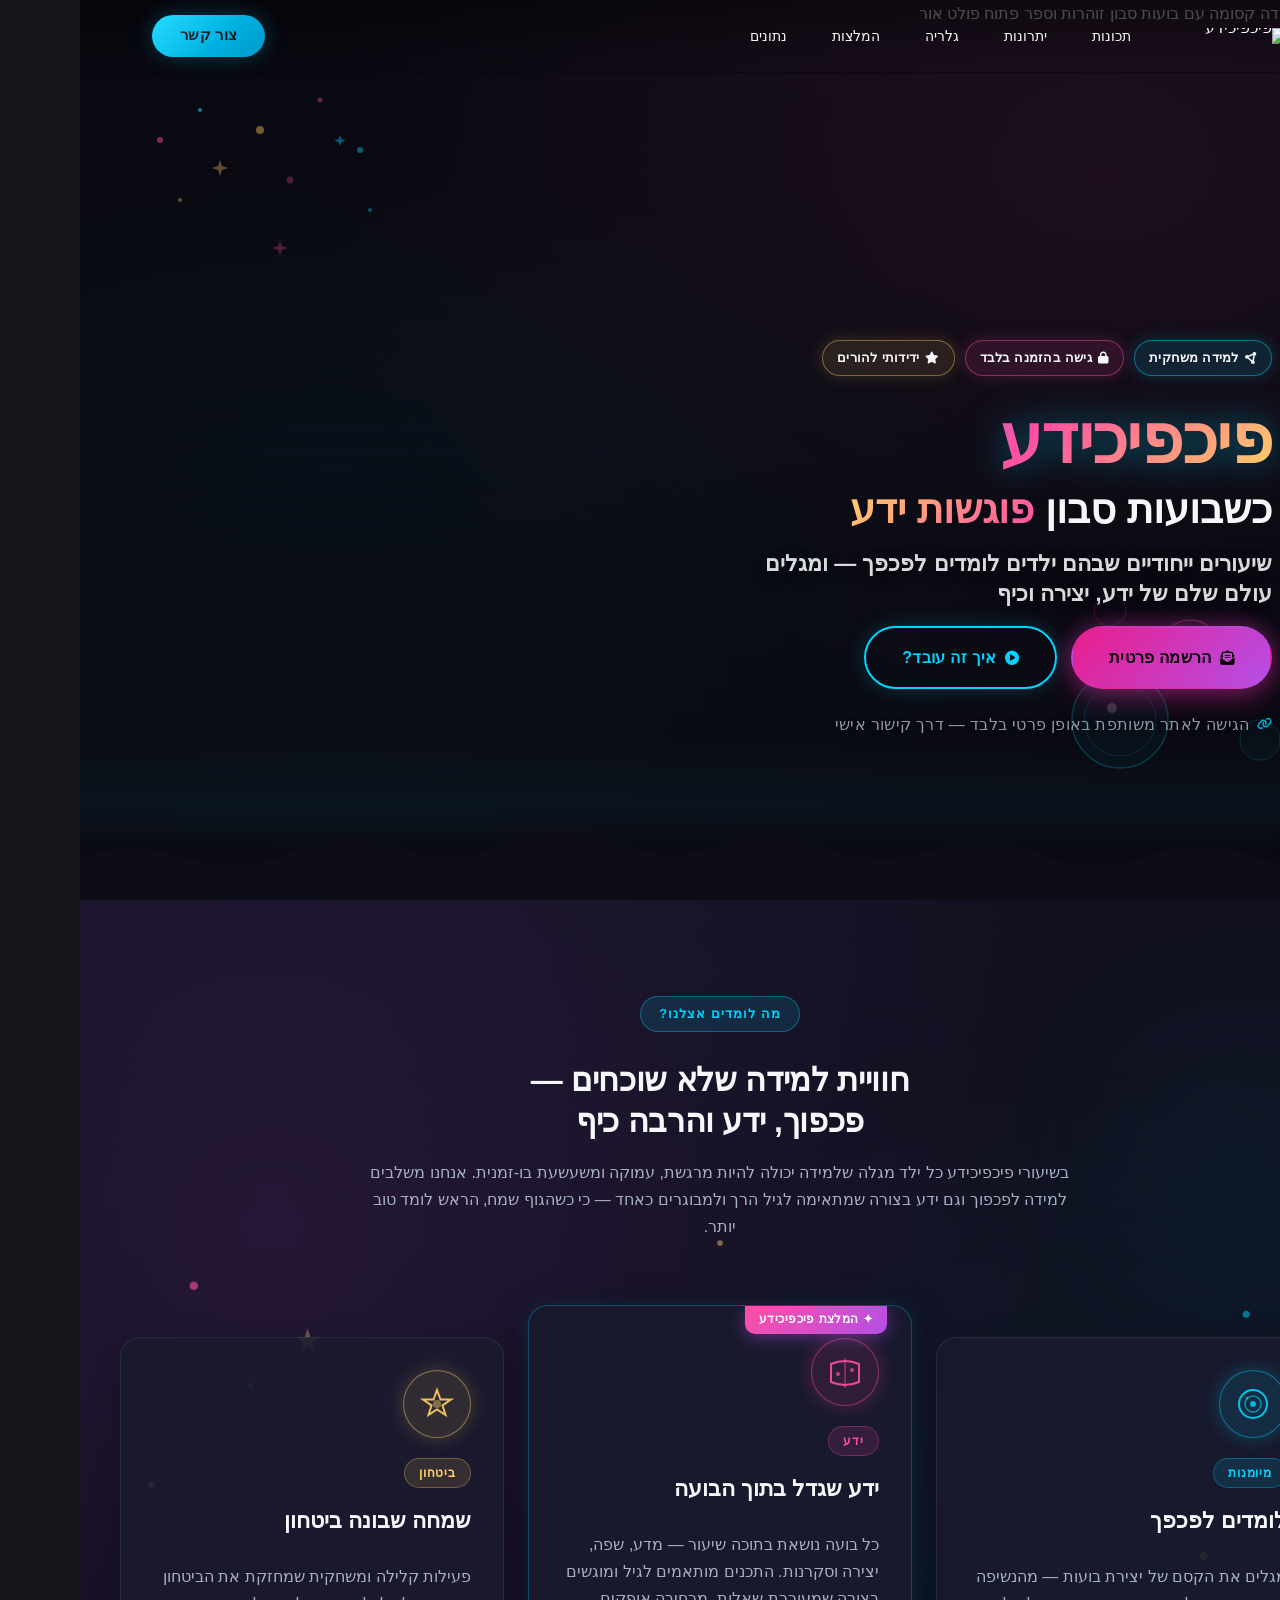
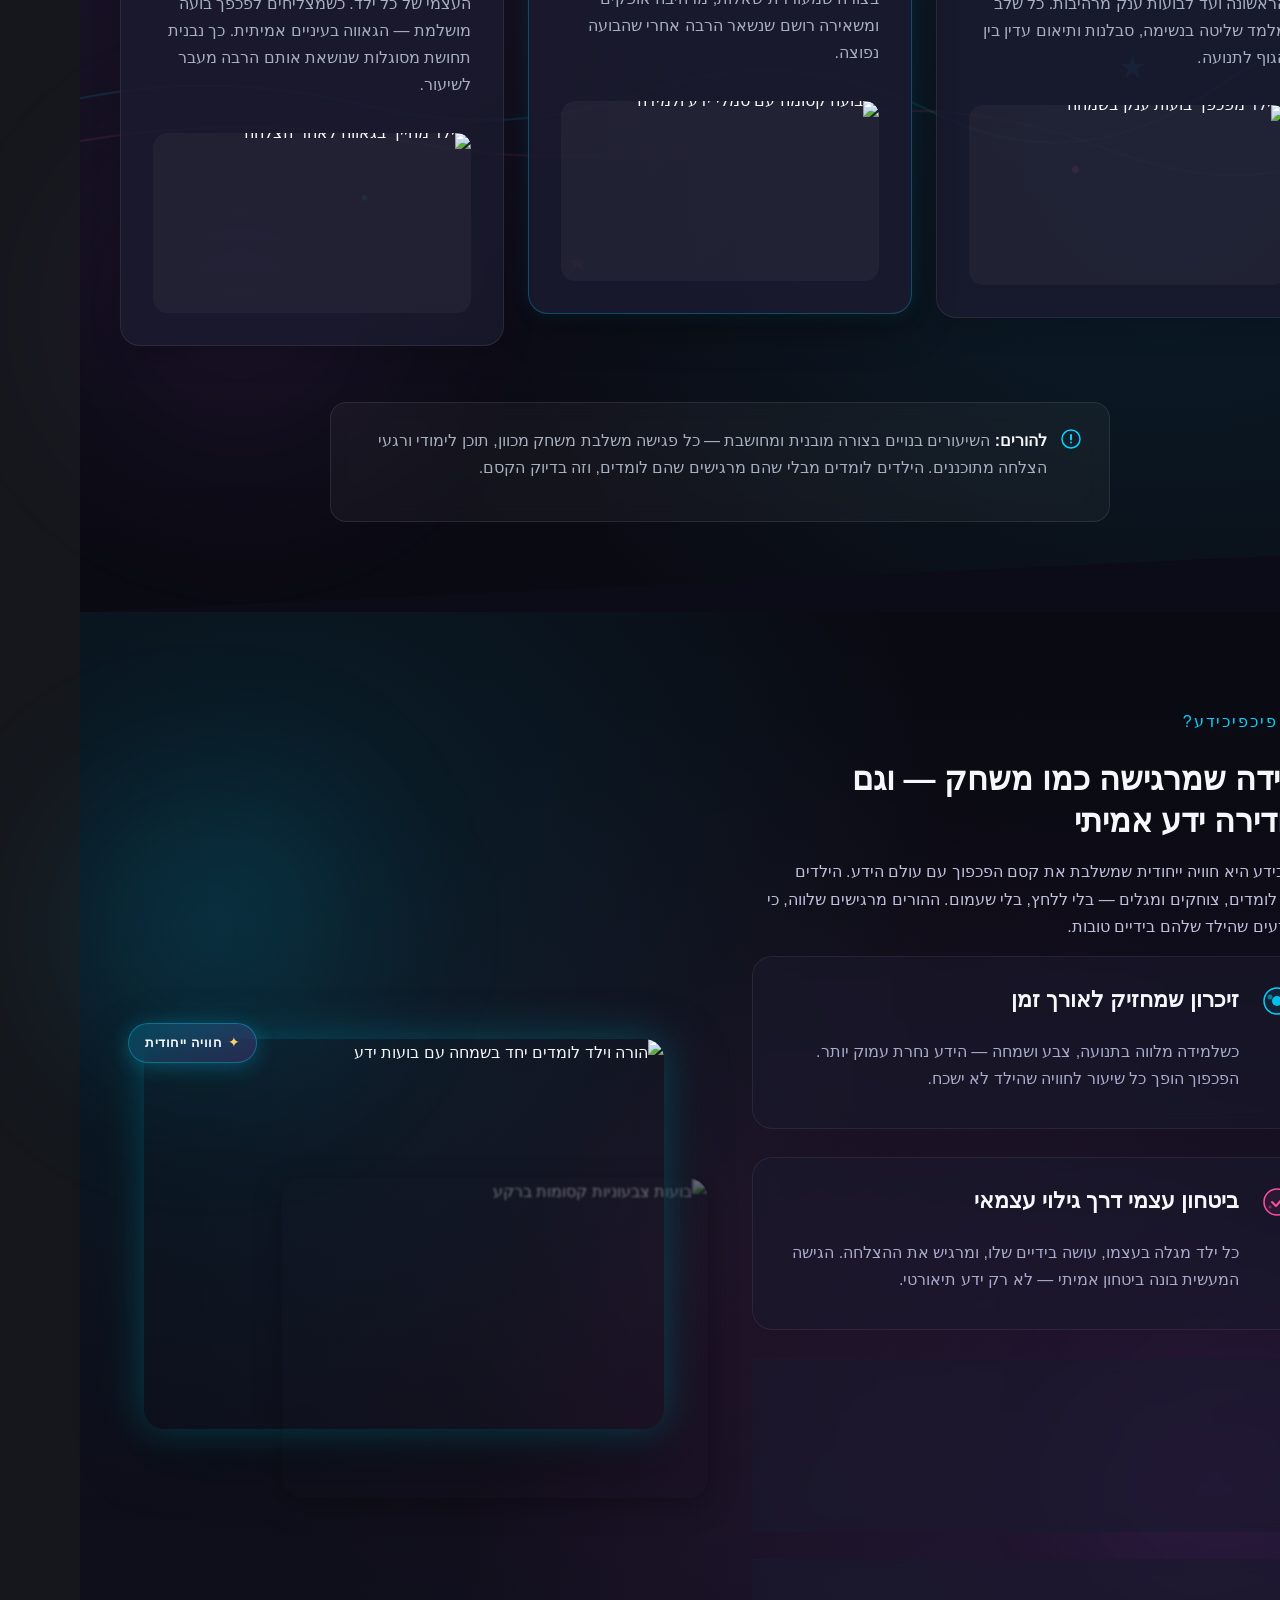
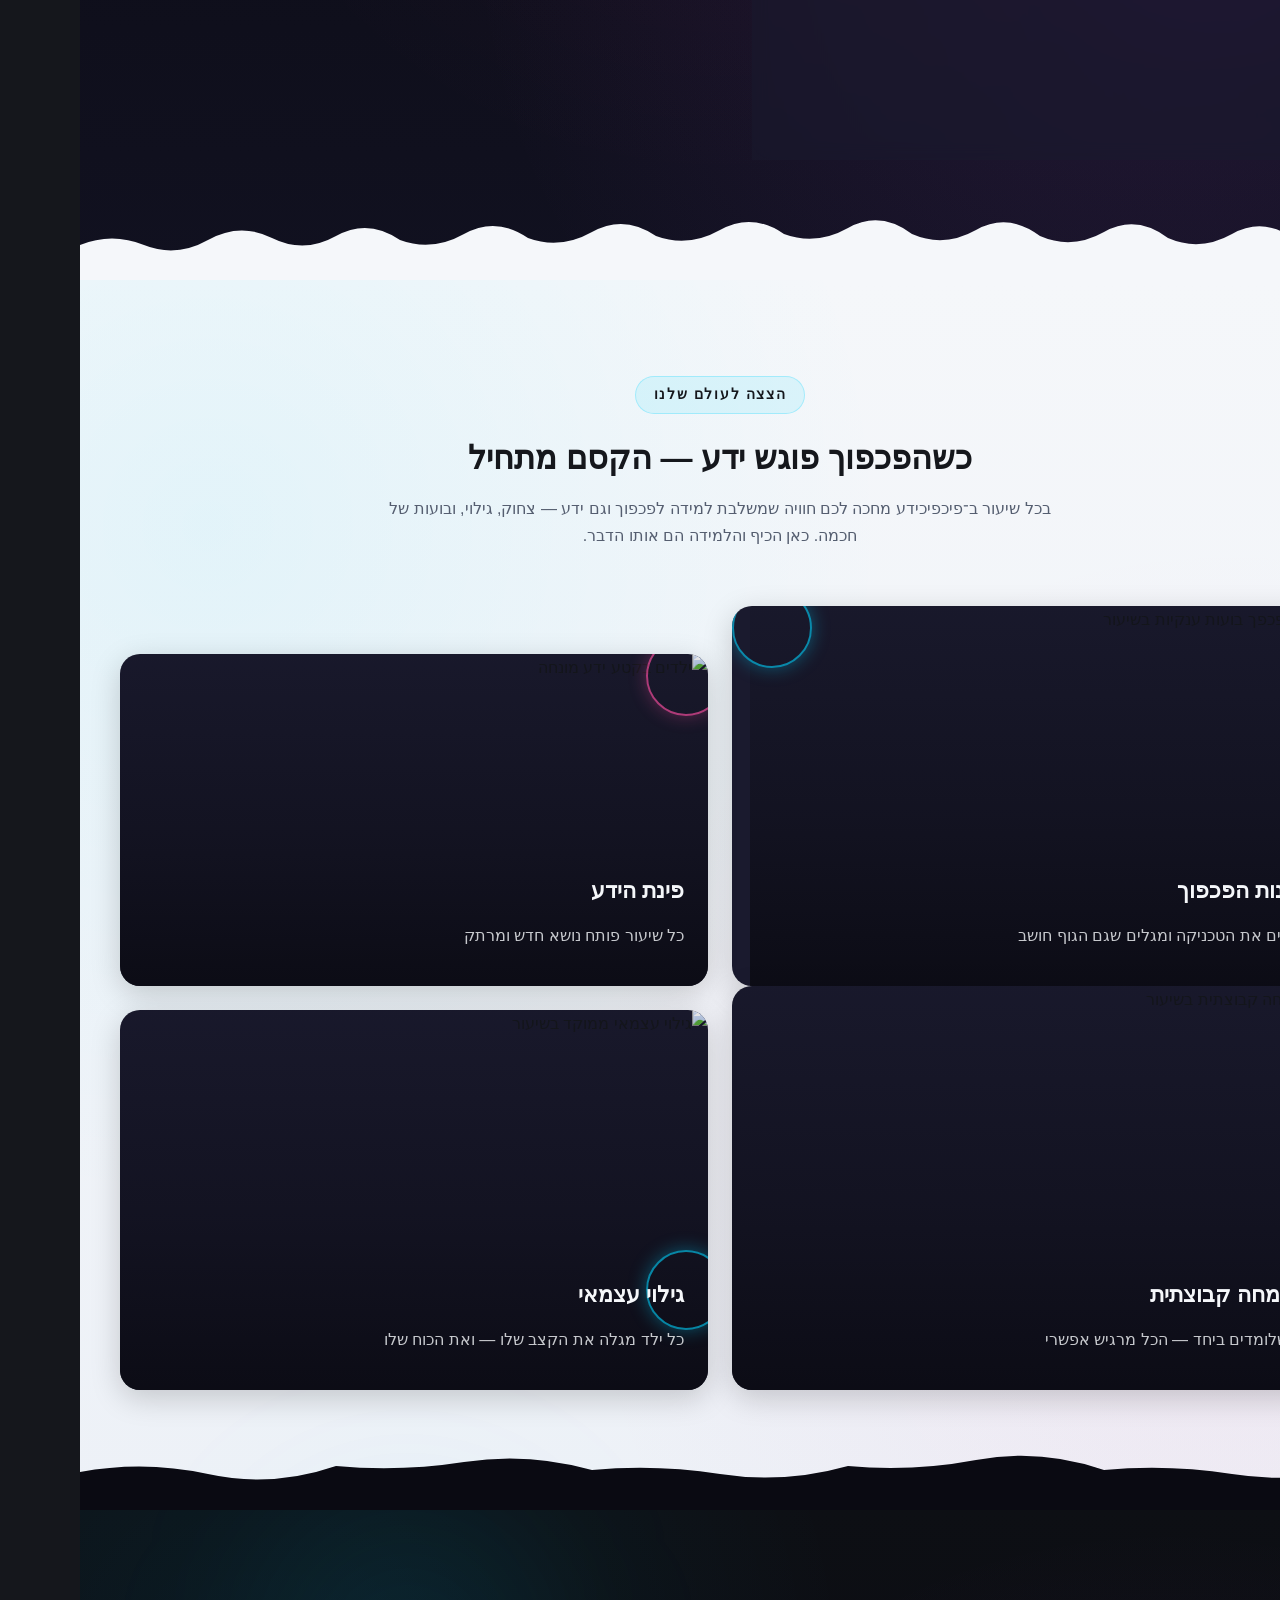
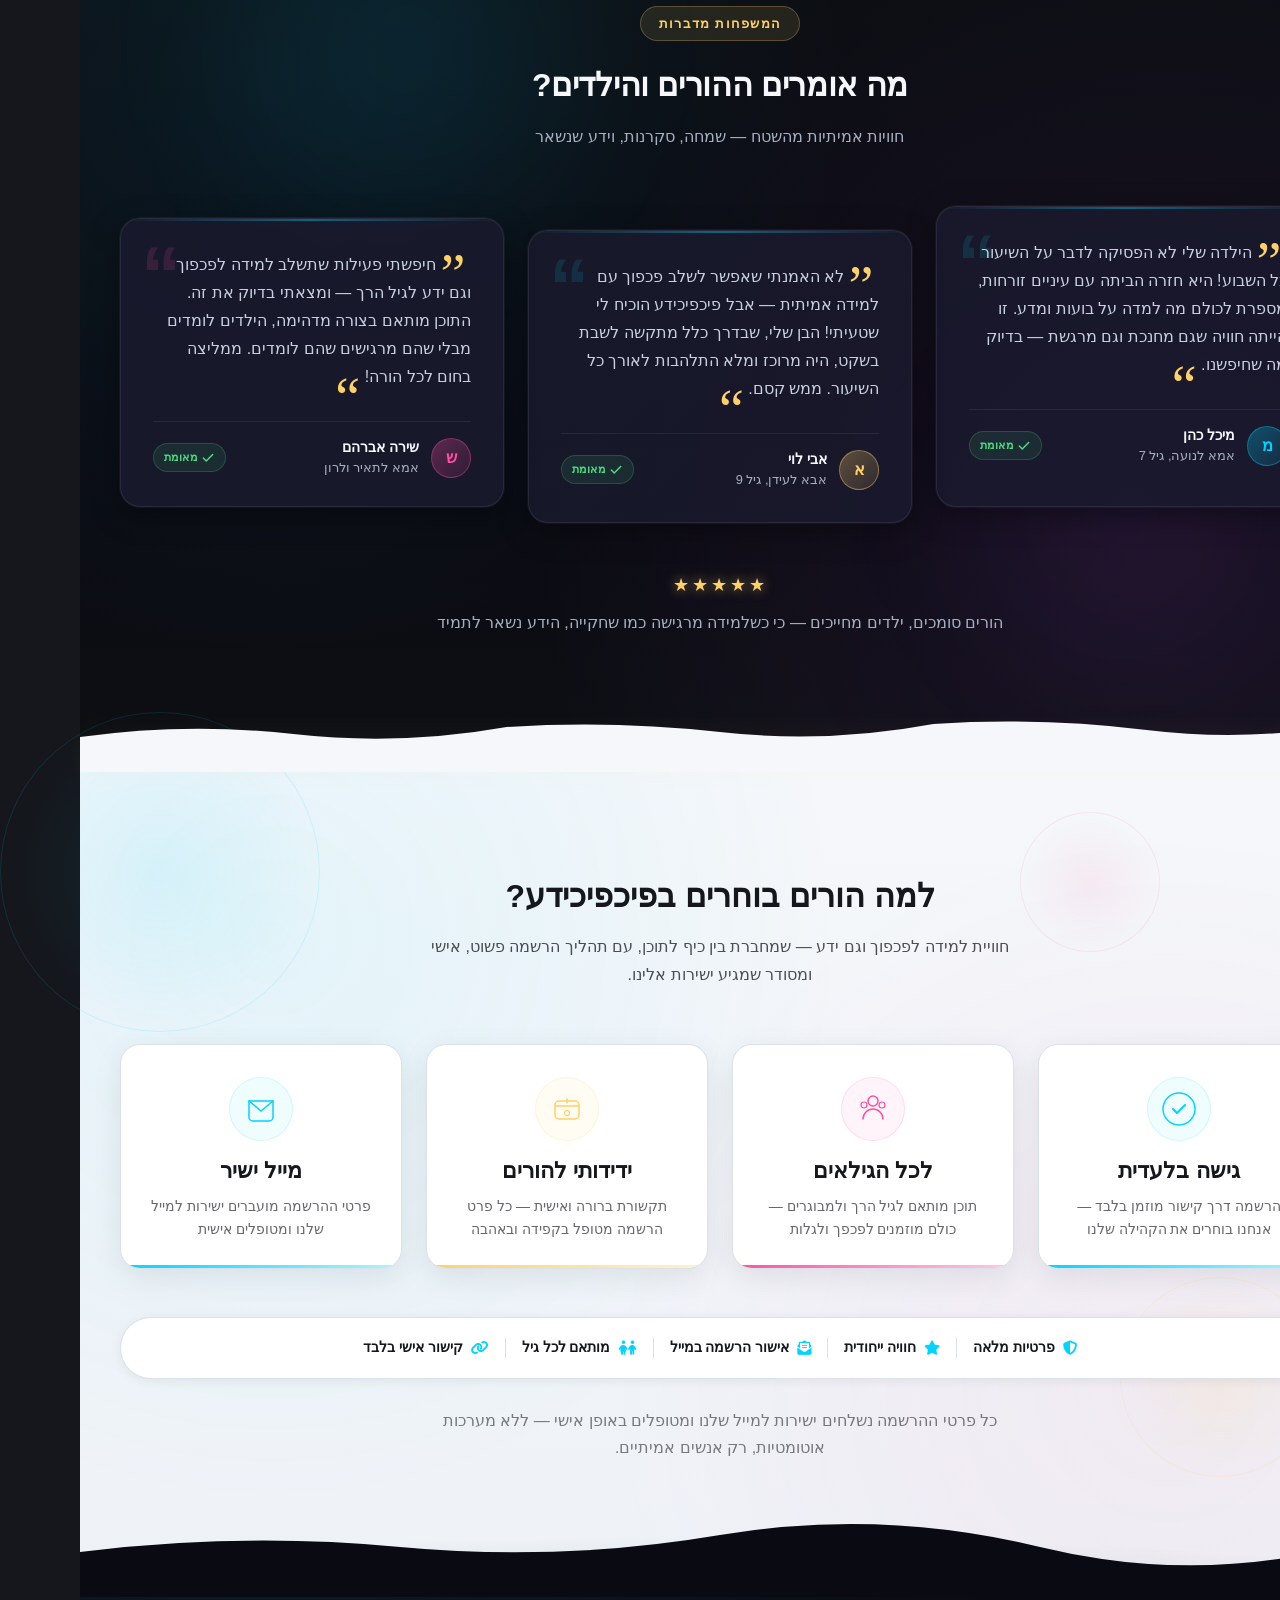
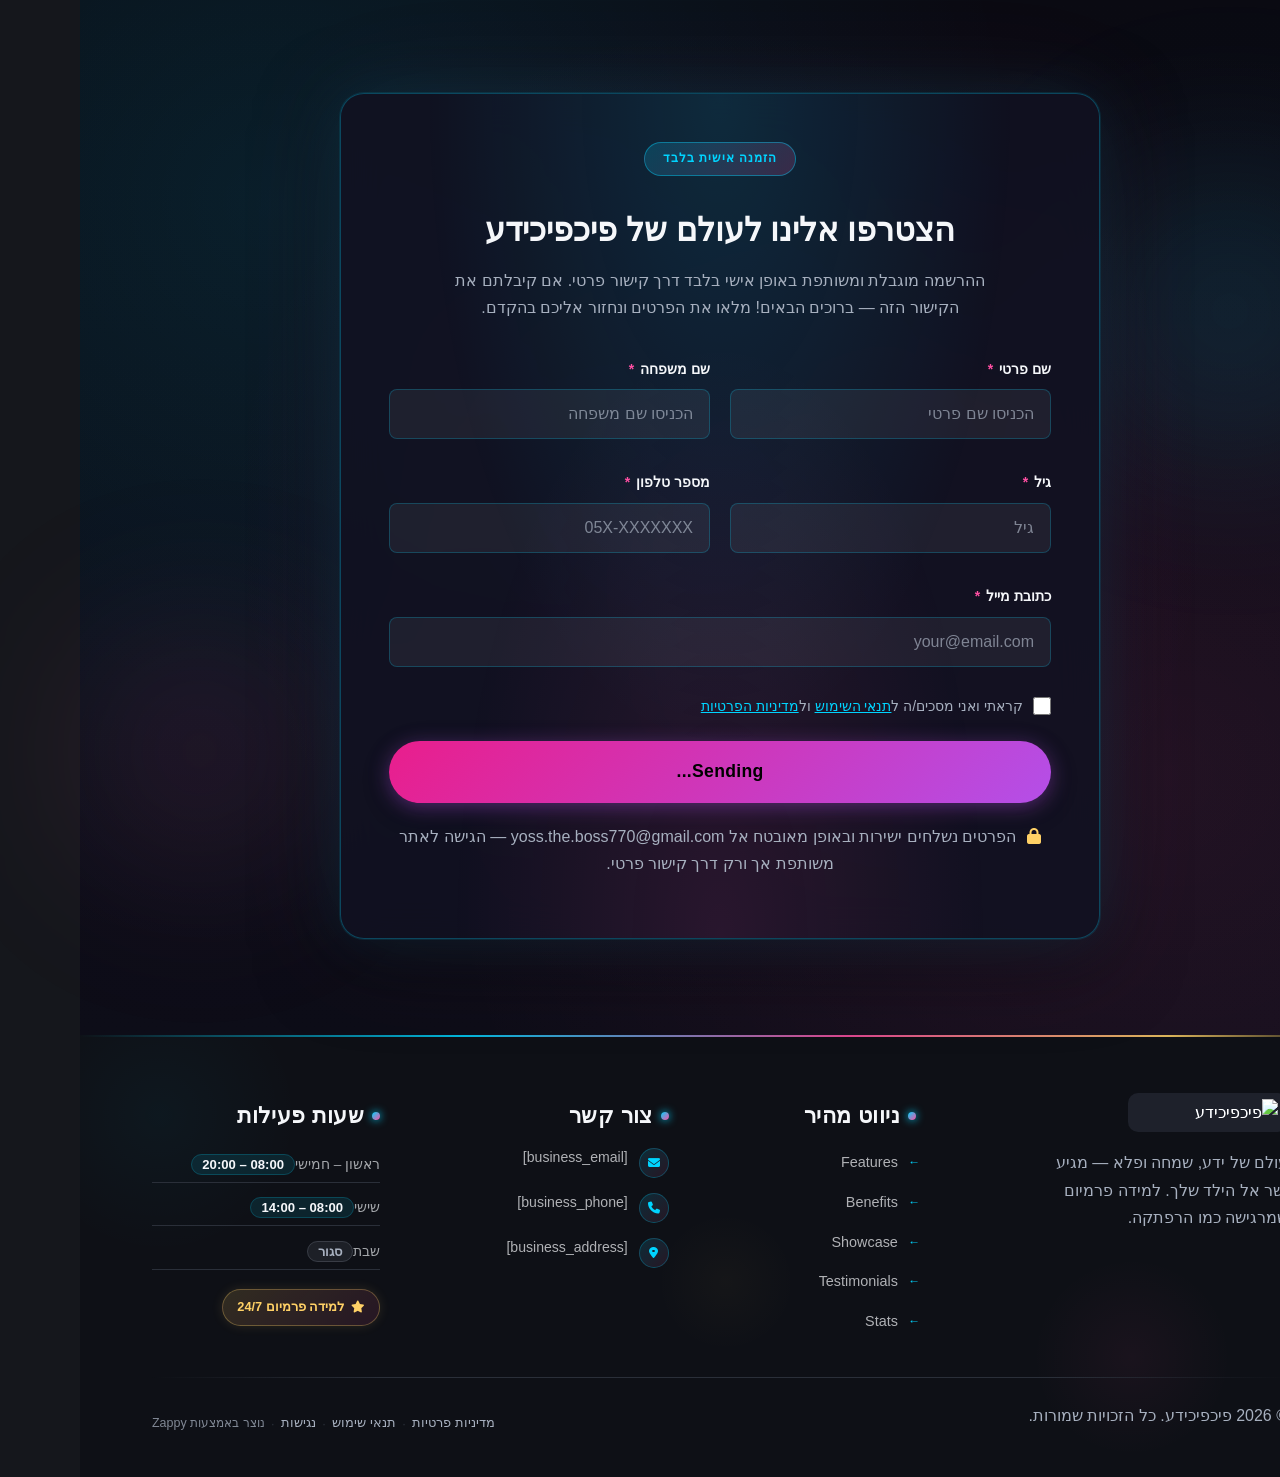
==== commit c95c9009: "Incremental sync: 1 page(s) — update_text" ====
--- a/index.html
+++ b/index.html
@@ -223,6 +223,7 @@
     <meta name="twitter:card" content="summary_large_image">
     <meta name="twitter:title" content="למידה לפכפוך וגם ידע לגיל הרך והמבוגר — פיכפיכידע">
     <meta name="twitter:description" content="פיכפיכידע is a unique and playful educational brand that combines the fun art of bubble-blowing (פכפוך) with knowledge-building lessons. The brand has a creativ">
+    <script type="application/ld+json">{"@context":"https://schema.org","@graph":[{"@type":"Organization","@id":"https://pikhpikhida.zappy5.app#organization","name":"פיכפיכידע","url":"https://pikhpikhida.zappy5.app","description":"פיכפיכידע is a unique and playful educational brand that combines the fun art of bubble-blowing (פכפוך) with knowledge-building lessons. The brand has a creative, lighthearted personality with a clever wordplay name blending 'פכפוך' (bubbling/splashing) and 'ידע' (knowledge). The site requires a private registration page accessible only via a shared link, with form submissions forwarded to a designated email. The owner's logo is intended to be used as the website background."},{"@type":"WebSite","@id":"https://pikhpikhida.zappy5.app#website","url":"https://pikhpikhida.zappy5.app","name":"פיכפיכידע","publisher":{"@id":"https://pikhpikhida.zappy5.app#organization"}},{"@type":"ContactPage","@id":"https://pikhpikhida.zappy5.app#contactpage","url":"https://pikhpikhida.zappy5.app","name":"למידה לפכפוך וגם ידע לגיל הרך והמבוגר — פיכפיכידע","mainEntity":{"@id":"https://pikhpikhida.zappy5.app#organization"},"potentialAction":{"@type":"CommunicateAction","target":{"@type":"EntryPoint","urlTemplate":"https://pikhpikhida.zappy5.app/api/email/contact-form","actionPlatform":["http/method=POST"],"contentType":"application/json"},"instrument":[{"@type":"PropertyValue","name":"first_name","propertyID":"text","valueRequired":true,"description":"הכניסו שם פרטי"},{"@type":"PropertyValue","name":"last_name","propertyID":"text","valueRequired":true,"description":"הכניסו שם משפחה"},{"@type":"PropertyValue","name":"age","propertyID":"number","valueRequired":true,"description":"גיל"},{"@type":"PropertyValue","name":"phone","propertyID":"tel","valueRequired":true,"description":"05X-XXXXXXX"},{"@type":"PropertyValue","name":"email","propertyID":"email","valueRequired":true,"description":"your@email.com"},{"@type":"PropertyValue","name":"privacy_consent","propertyID":"checkbox","valueRequired":true}]}}]}</script>
     <meta property="og:type" content="website">
   <meta property="og:locale" content="he_IL">
   
@@ -1433,7 +1434,7 @@
 <section data-band-index="6" id="cta" class="index-cta-section" data-layout-spec="בית-cta" dir="rtl">
   <!-- Background logo seal -->
   <div class="index-cta-bg-seal" aria-hidden="true">
-    <img loading="lazy" decoding="async" data-placeholder="logo-bg-seal" data-context="פיכפיכידע brand logo used as a giant faded background watermark seal, very low opacity, centered, dark mode" width="700" height="700" src="" alt="">
+    <img loading="lazy" decoding="async" data-placeholder="logo-bg-seal" data-context="פיכפיכידע brand logo used as a giant faded background watermark seal, very low opacity, centered, dark mode" width="700" height="700" src="data:image/svg+xml,%3Csvg xmlns='http://www.w3.org/2000/svg' width='800' height='600'%3E%3Cdefs%3E%3ClinearGradient id='grad' x1='0%25' y1='0%25' x2='100%25' y2='100%25'%3E%3Cstop offset='0%25' style='stop-color:%23FF0083;stop-opacity:1' /%3E%3Cstop offset='100%25' style='stop-color:%23FF008320;stop-opacity:1' /%3E%3C/linearGradient%3E%3C/defs%3E%3Crect width='100%25' height='100%25' fill='url(%23grad)'/%3E%3Ctext x='50%25' y='50%25' font-family='Arial, sans-serif' font-size='18' fill='white' text-anchor='middle' dy='.3em' font-weight='500'%3Elogo-bg-seal%3C/text%3E%3C/svg%3E" alt="" data-element-type="image" data-element-id="img-1779200259750-g3v3dh4zv" style="min-width: 200px; min-height: 150px; cursor: pointer; border-radius: 8px;">
   </div>
 
   <!-- Decorative glows -->
@@ -1449,8 +1450,8 @@
       <div class="index-cta-panel-content">
         <!-- Header -->
         <div class="index-cta-header">
-          <span class="index-cta-badge">הזמנה אישית בלבד</span>
-          <h2 class="index-cta-heading">הצטרפו אלינו לעולם של פיכפיכידע</h2>
+          <p class="zappy-editable"><span class="index-cta-badge">הזמנה אישית בלבד</span>
+          </p><h2 class="index-cta-heading">הצטרפו אלינו לעולם של פיכפיכידע</h2>
           <p class="index-cta-sub">ההרשמה מוגבלת ומשותפת באופן אישי בלבד דרך קישור פרטי. אם קיבלתם את הקישור הזה — ברוכים הבאים! מלאו את הפרטים ונחזור אליכם בהקדם.</p>
         </div>
 
@@ -1461,50 +1462,47 @@
           <input type="hidden" name="_template" value="table">
 
           <!-- Two-column row: first name + last name -->
-          <div class="index-cta-fields-grid">
-            <div class="index-cta-field">
+          <div class="index-cta-fields-grid zappy-preserve-css-grid" id="zappy-auto-grid-1779200259859-ssq6tj" data-zappy-auto-grid="true" data-original-item-width="321" data-original-gap="20px" style="display: grid; --zappy-grid-cols: repeat(2, minmax(0, 1fr)); grid-template-columns: repeat(2, minmax(0, 1fr)); align-items: stretch !important;" data-zappy-explicit-columns="true">
+            <div class="index-cta-field" data-grid-item-index="0">
               <label class="index-cta-label" for="cta-firstname">שם פרטי <span class="index-cta-required">*</span></label>
-              <input class="index-cta-input" type="text" id="cta-firstname" name="first_name" placeholder="הכניסו שם פרטי" required="">
-            </div>
-            <div class="index-cta-field">
+              <input class="index-cta-input field-valid" type="text" id="cta-firstname" name="first_name" placeholder="הכניסו שם פרטי" required="" aria-invalid="false">
+            <span class="field-error" role="alert" aria-live="polite" style="display: block; color: rgb(229, 62, 62); font-size: 0.85em; margin-top: 4px;"></span></div>
+            <div class="index-cta-field" data-grid-item-index="1">
               <label class="index-cta-label" for="cta-lastname">שם משפחה <span class="index-cta-required">*</span></label>
-              <input class="index-cta-input" type="text" id="cta-lastname" name="last_name" placeholder="הכניסו שם משפחה" required="">
-            </div>
+              <input class="index-cta-input field-valid" type="text" id="cta-lastname" name="last_name" placeholder="הכניסו שם משפחה" required="" aria-invalid="false">
+            <span class="field-error" role="alert" aria-live="polite" style="display: block; color: rgb(229, 62, 62); font-size: 0.85em; margin-top: 4px;"></span></div>
 
             <!-- Two-column row: age + phone -->
-            <div class="index-cta-field">
+            <div class="index-cta-field" data-grid-item-index="2">
               <label class="index-cta-label" for="cta-age">גיל <span class="index-cta-required">*</span></label>
-              <input class="index-cta-input" type="number" id="cta-age" name="age" placeholder="גיל" min="1" max="120" required="">
-            </div>
-            <div class="index-cta-field">
+              <input class="index-cta-input field-valid" type="number" id="cta-age" name="age" placeholder="גיל" min="1" max="120" required="" aria-invalid="false">
+            <span class="field-error" role="alert" aria-live="polite" style="display: block; color: rgb(229, 62, 62); font-size: 0.85em; margin-top: 4px;"></span></div>
+            <div class="index-cta-field" data-grid-item-index="3">
               <label class="index-cta-label" for="cta-phone">מספר טלפון <span class="index-cta-required">*</span></label>
-              <input class="index-cta-input" type="tel" id="cta-phone" name="phone" placeholder="05X-XXXXXXX" required="">
-            </div>
+              <input class="index-cta-input field-valid" type="tel" id="cta-phone" name="phone" placeholder="05X-XXXXXXX" required="" aria-invalid="false">
+            <span class="field-error" role="alert" aria-live="polite" style="display: block; color: rgb(229, 62, 62); font-size: 0.85em; margin-top: 4px;"></span></div>
           </div>
 
           <!-- Full-width email -->
           <div class="index-cta-field index-cta-field--full">
             <label class="index-cta-label" for="cta-email">כתובת מייל <span class="index-cta-required">*</span></label>
-            <input class="index-cta-input" type="email" id="cta-email" name="email" placeholder="your@email.com" required="">
-          </div>
+            <input class="index-cta-input field-valid" type="email" id="cta-email" name="email" placeholder="your@email.com" required="" aria-invalid="false">
+          <span class="field-error" role="alert" aria-live="polite" style="display: block; color: rgb(229, 62, 62); font-size: 0.85em; margin-top: 4px;"></span></div>
 
           <!-- Privacy consent -->
           <div class="privacy-consent">
             <label class="privacy-consent-label">
-              <input type="checkbox" name="privacy_consent" class="privacy-consent-checkbox" required="">
+              <input type="checkbox" name="privacy_consent" class="privacy-consent-checkbox field-valid" required="" aria-invalid="false">
               <span>קראתי ואני מסכים/ה ל<a href="/terms" target="_blank">תנאי השימוש</a> ול<a href="/privacy" target="_blank">מדיניות הפרטיות</a></span>
-            </label>
+            <span class="field-error" role="alert" aria-live="polite" style="display: block; color: rgb(229, 62, 62); font-size: 0.85em; margin-top: 4px;"></span></label>
           </div>
 
           <!-- Submit -->
-          <button class="index-cta-submit btn-pill" type="submit">
-            <i class="fa-solid fa-paper-plane" style="margin-left: 8px;"></i>
-            שלחו את הפרטים שלי
-          </button>
+          <button class="index-cta-submit btn-pill" type="submit" style="color: rgb(0, 0, 0) !important; outline: none;" data-element-type="button" data-element-id="btn-1779200259742-u65n2gbsy" data-native-element="true" disabled="">Sending...</button>
 
           <!-- Trust note -->
-          <p class="index-cta-trust">
-            <i class="fa-solid fa-lock" style="margin-left: 6px; color: var(--accent);"></i>
+          <p class="index-cta-trust" style="">
+            <i class="fa-solid fa-lock" style="margin-left: 6px; color: var(--accent); cursor: pointer;" data-element-type="icon" data-element-id="icon-1779200259748-h9yaavsr9" data-icon-type="fontawesome"></i>
             הפרטים נשלחים ישירות ובאופן מאובטח אל yoss.the.boss770@gmail.com — הגישה לאתר משותפת אך ורק דרך קישור פרטי.
           </p>
         </form>
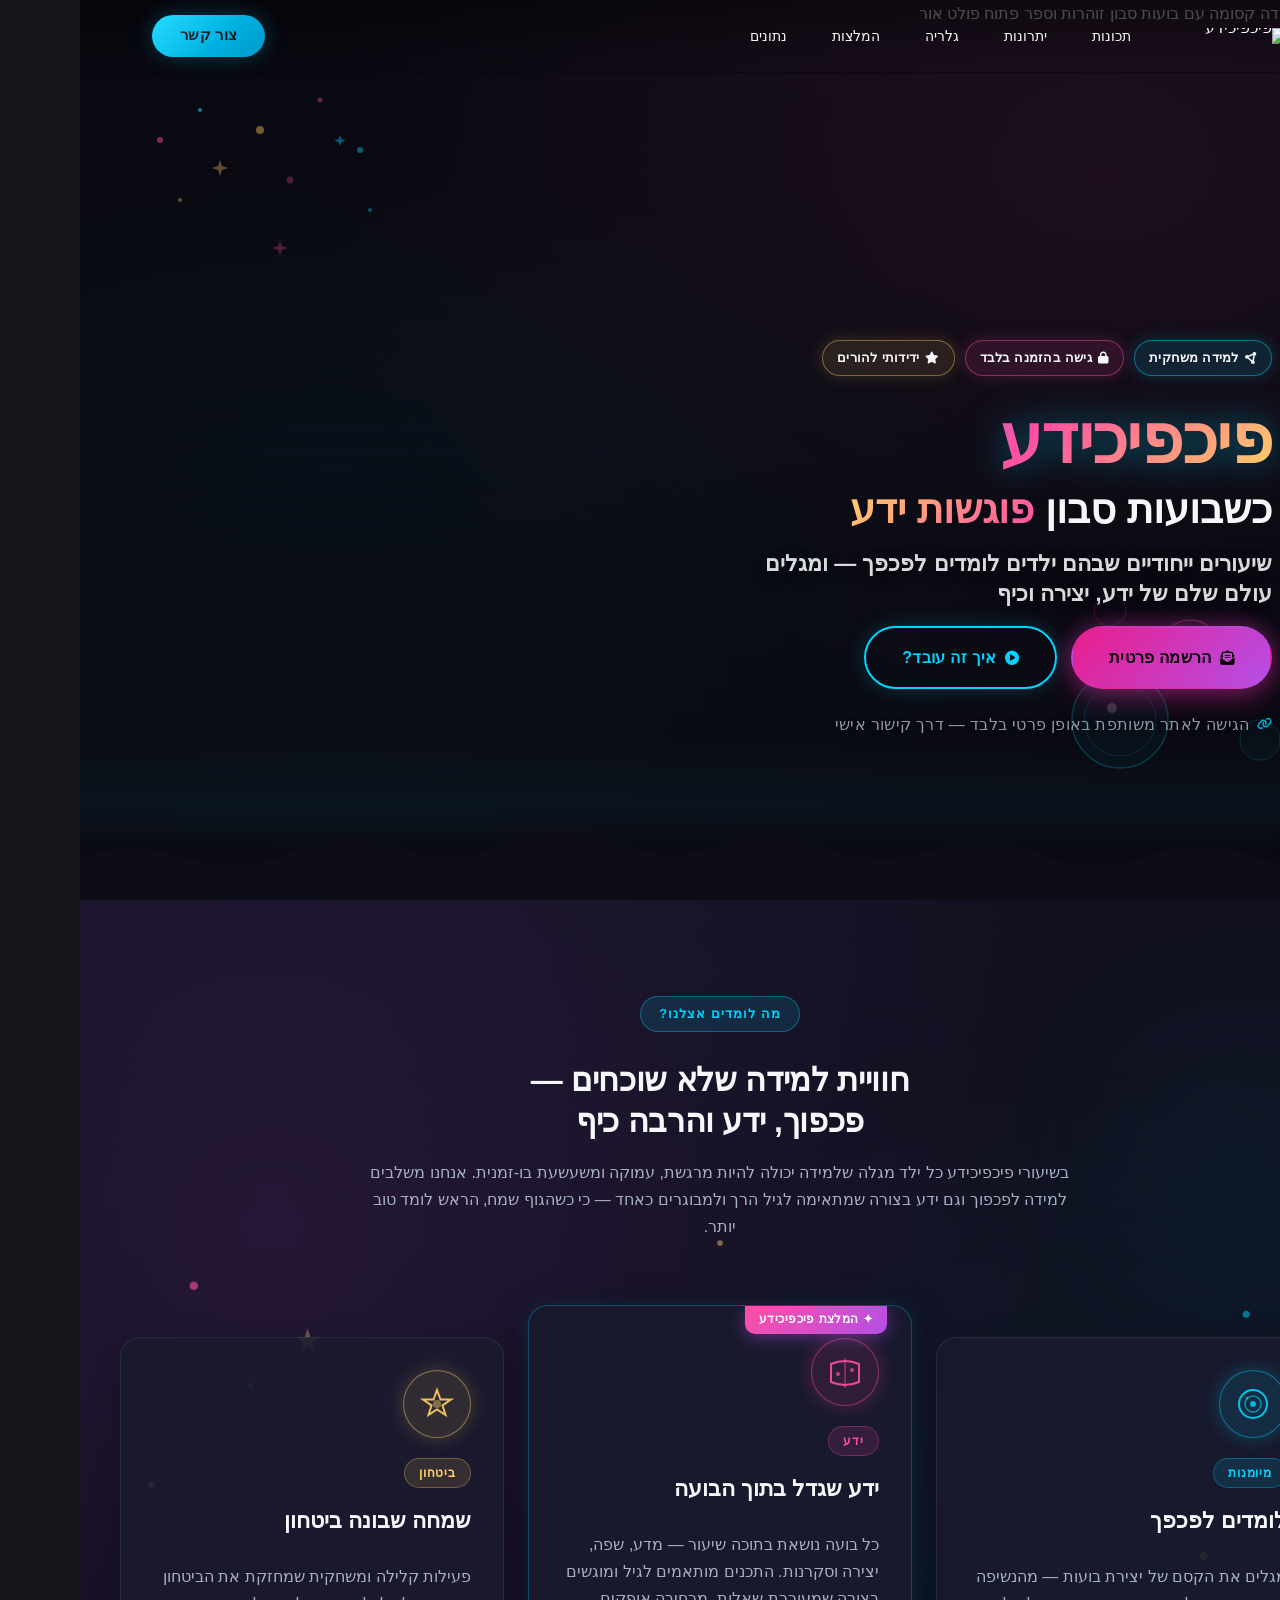
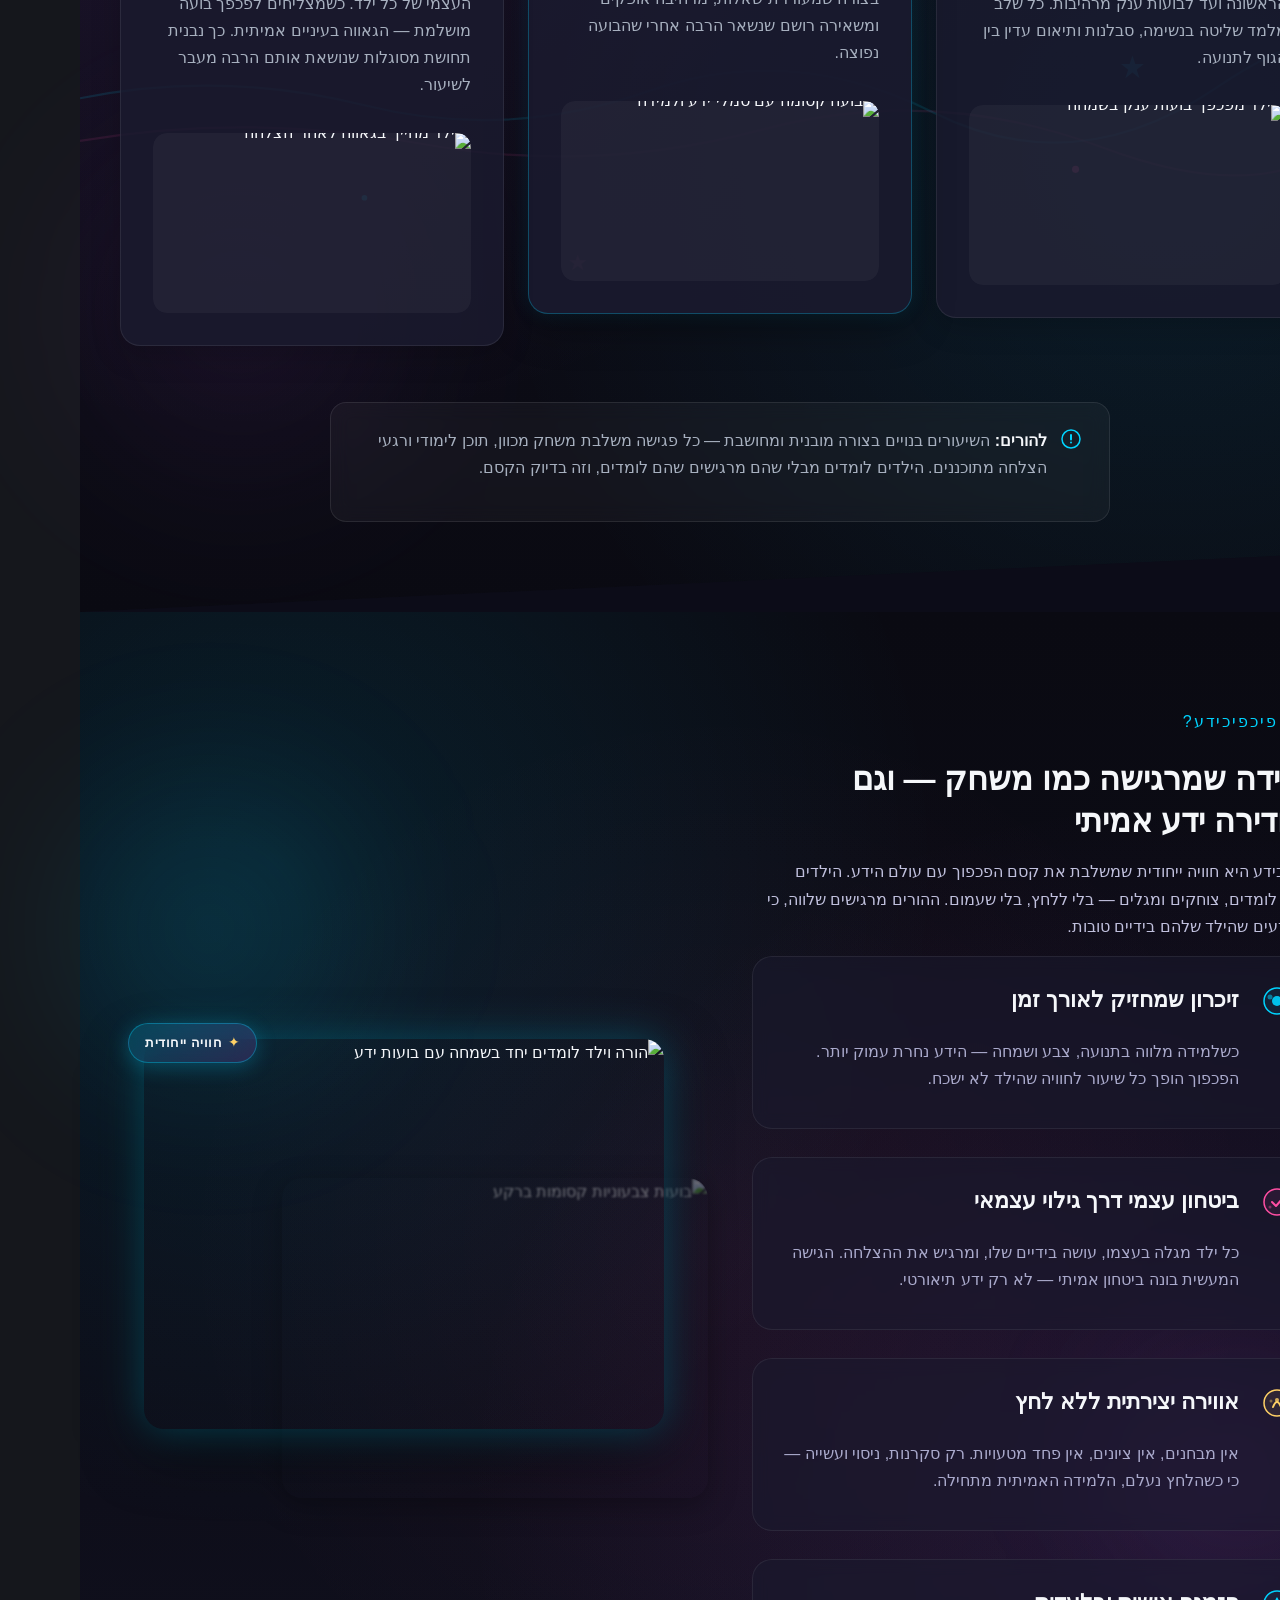
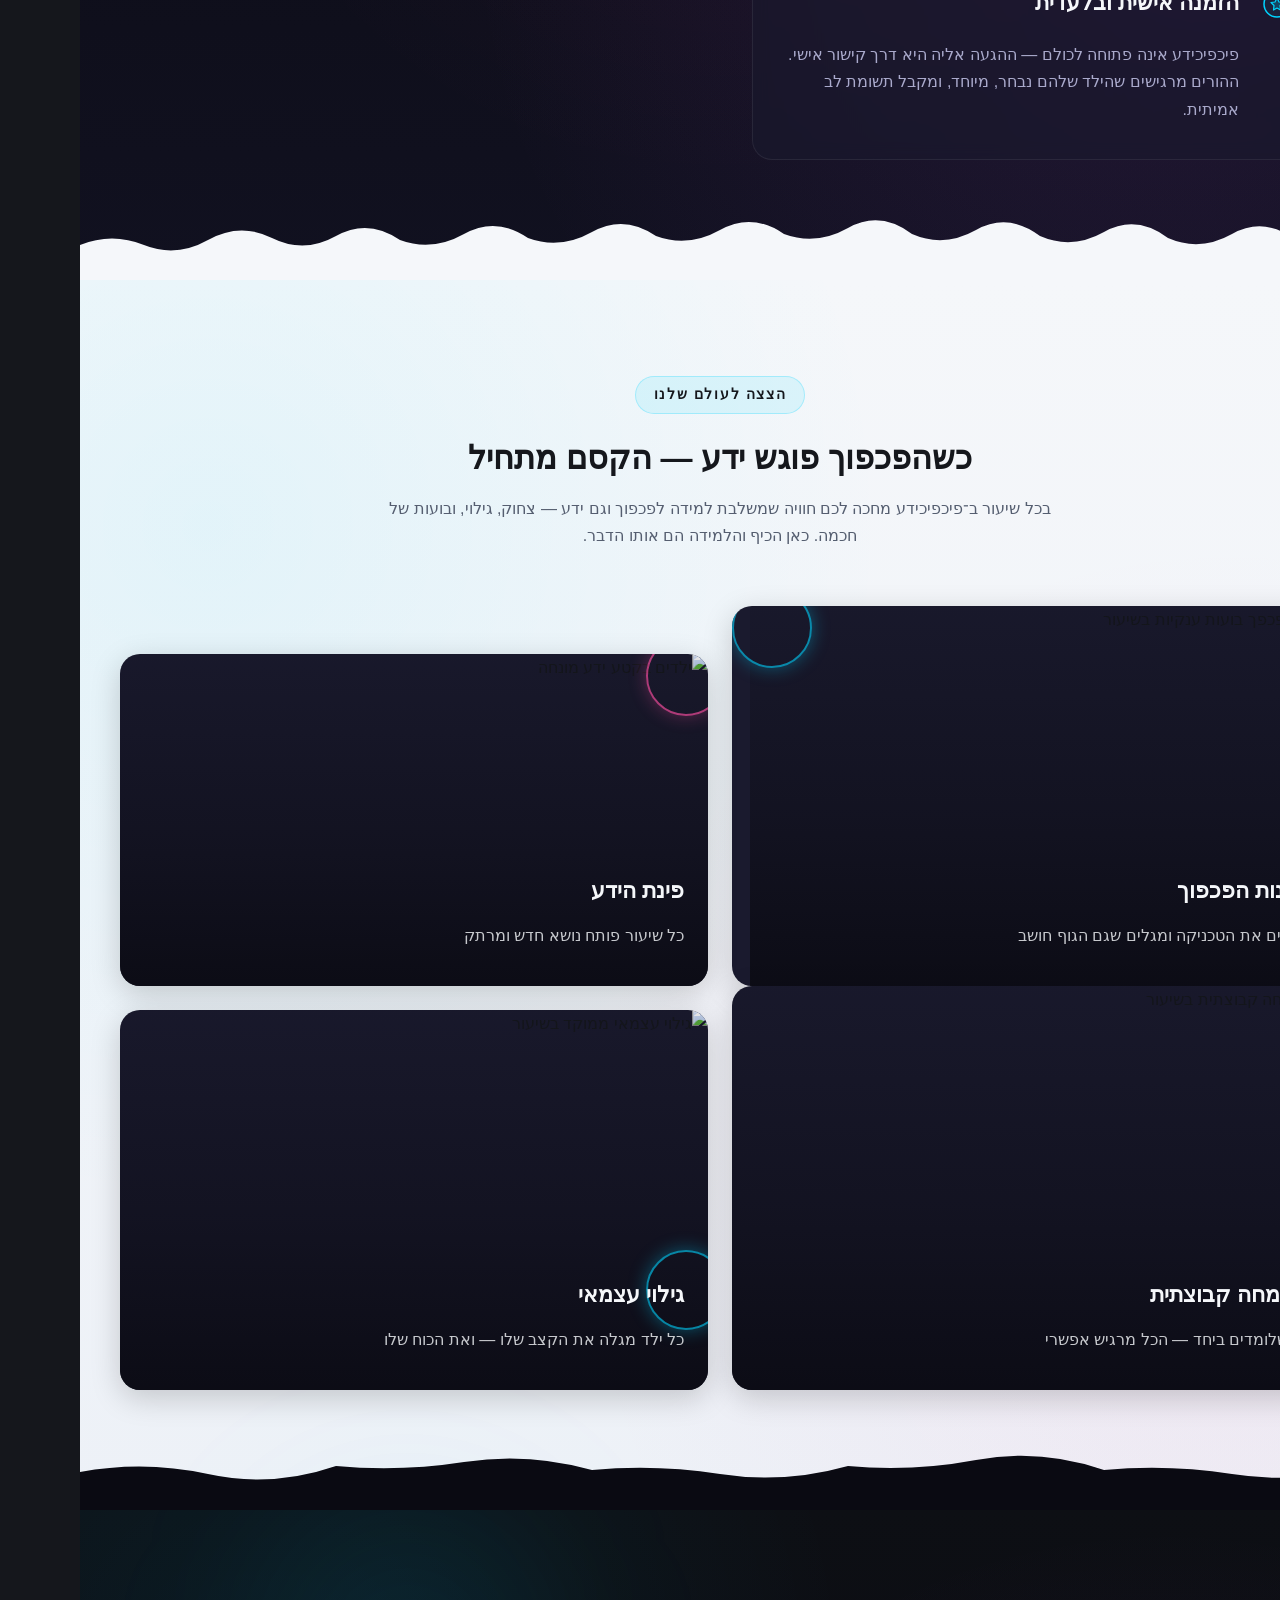
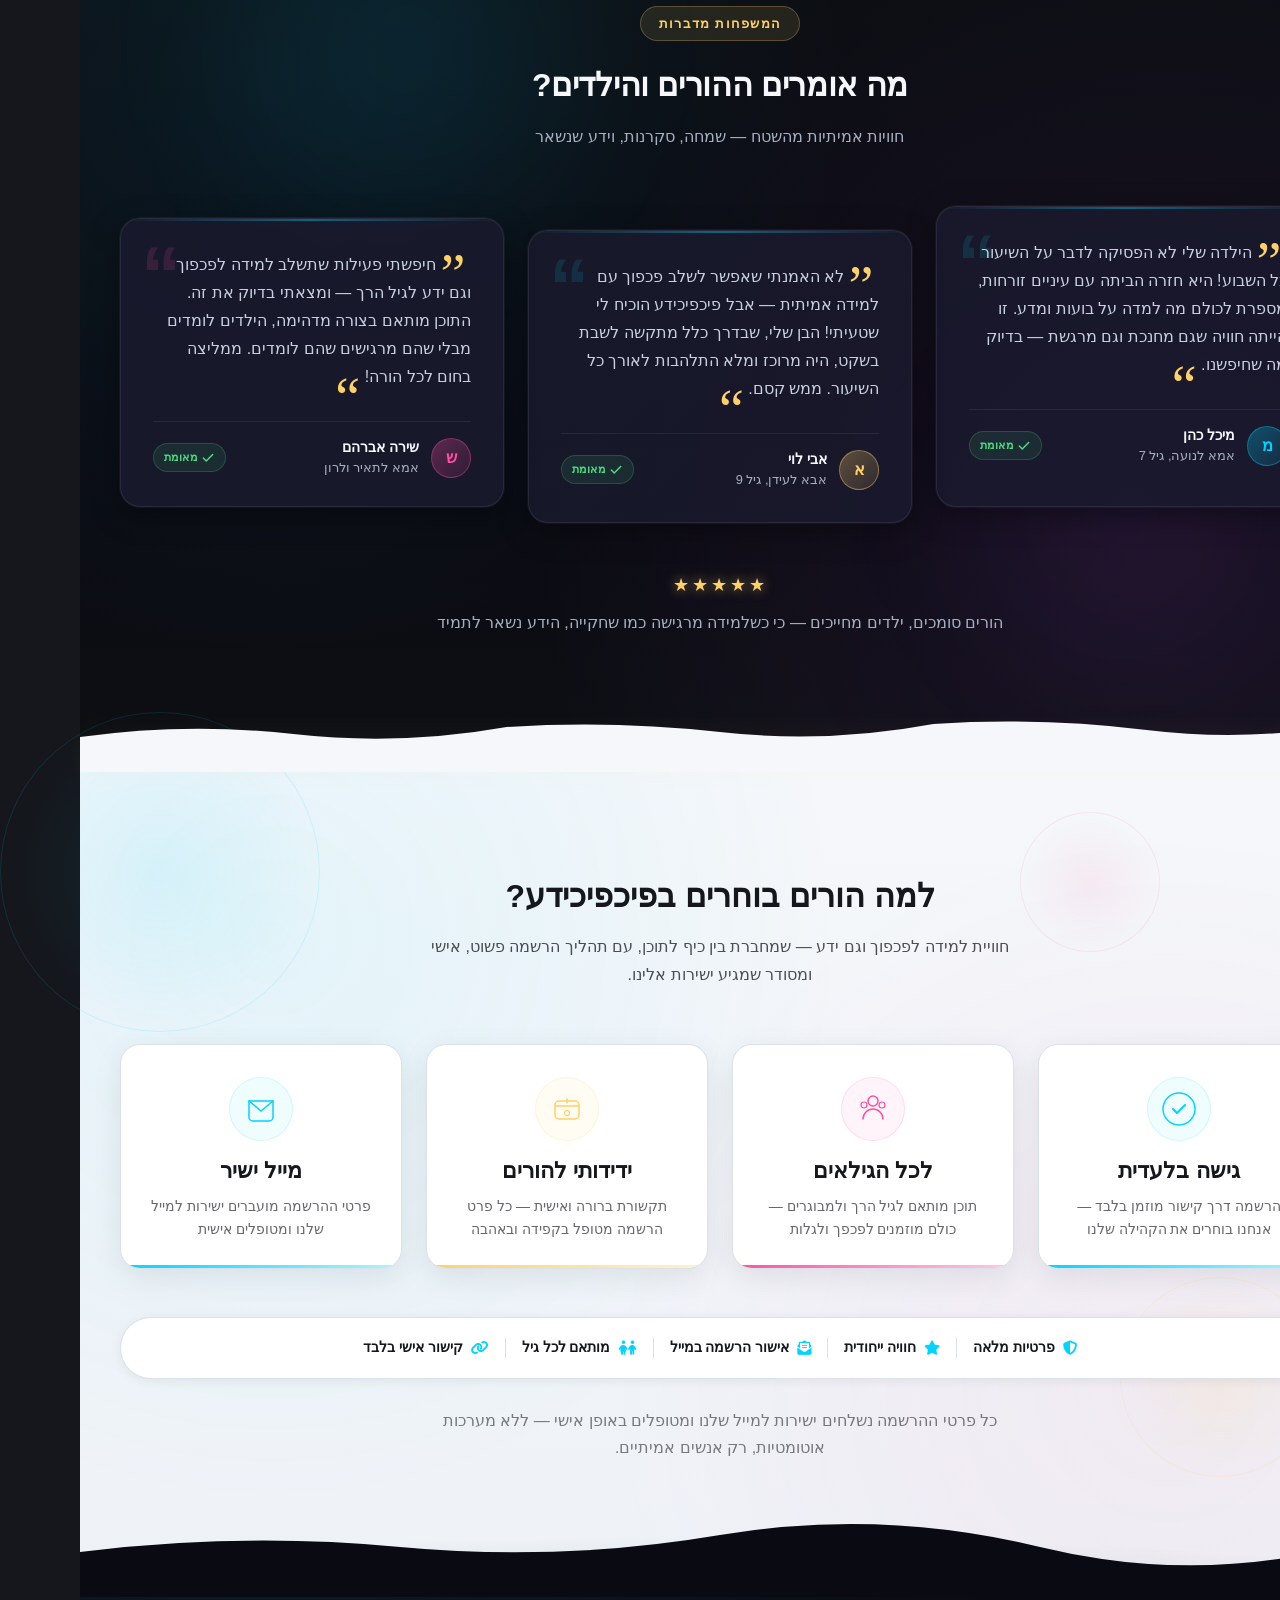
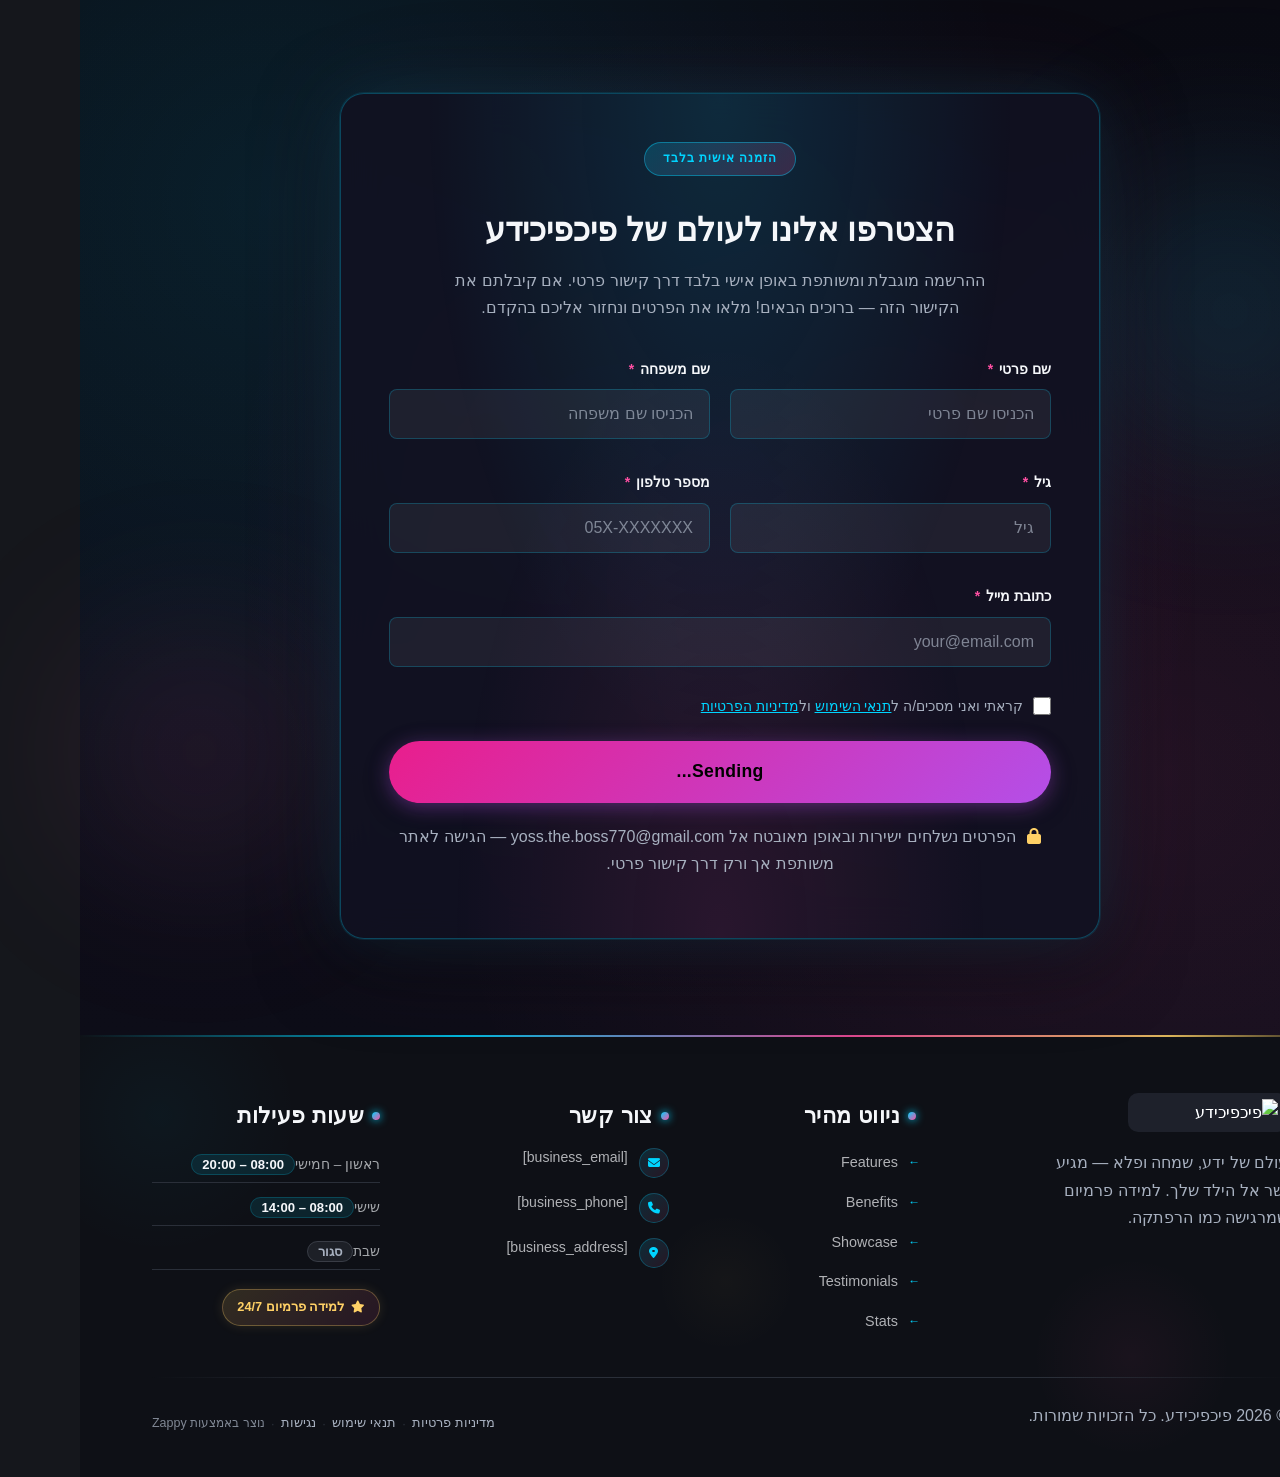
==== commit 9e736655: "Background sync: Progressive GitHub Sync" ====
--- a/index.html
+++ b/index.html
@@ -959,7 +959,7 @@
     <div class="ifs-cards-grid">
 
       <!-- Card 1: Learning to blow bubbles -->
-      <article class="ifs-card ifs-card--side">
+      <article class="ifs-card ifs-card--side" id="zappy-section-2">
         <div class="ifs-card-icon-zone ifs-icon-cyan">
           <svg data-element-type="icon" data-icon-type="svg" width="44" height="44" viewBox="0 0 44 44" fill="none" xmlns="http://www.w3.org/2000/svg" aria-hidden="true">
             <circle cx="22" cy="22" r="14" stroke="currentColor" stroke-width="2" fill="none" opacity="0.9"></circle>
@@ -979,7 +979,7 @@
       </article>
 
       <!-- Card 2 (CENTER — raised): Knowledge through fun -->
-      <article class="ifs-card ifs-card--center">
+      <article class="ifs-card ifs-card--center" id="zappy-section-3">
         <div class="ifs-card-icon-zone ifs-icon-pink">
           <svg data-element-type="icon" data-icon-type="svg" width="44" height="44" viewBox="0 0 44 44" fill="none" xmlns="http://www.w3.org/2000/svg" aria-hidden="true">
             <path d="M8 14 Q22 8 36 14 L36 32 Q22 38 8 32 Z" stroke="currentColor" stroke-width="2" fill="none" opacity="0.9"></path>
@@ -1001,7 +1001,7 @@
       </article>
 
       <!-- Card 3: Confidence & lighthearted fun -->
-      <article class="ifs-card ifs-card--side">
+      <article class="ifs-card ifs-card--side" id="zappy-section-4">
         <div class="ifs-card-icon-zone ifs-icon-gold">
           <svg data-element-type="icon" data-icon-type="svg" width="44" height="44" viewBox="0 0 44 44" fill="none" xmlns="http://www.w3.org/2000/svg" aria-hidden="true">
             <path d="M22 8 L25.5 17.5 L36 17.5 L27.5 23.5 L30.5 33 L22 27.5 L13.5 33 L16.5 23.5 L8 17.5 L18.5 17.5 Z" stroke="currentColor" stroke-width="2" fill="none" opacity="0.9"></path>
@@ -1161,7 +1161,7 @@
     <div class="showcase-grid">
 
       <!-- Tile 1 — Large -->
-      <article class="showcase-tile tile-large tile-1">
+      <article class="showcase-tile tile-large tile-1" id="zappy-section-7">
         <div class="tile-accent-ring ring-cyan"></div>
         <img loading="lazy" decoding="async" data-placeholder="index-showcase-image-1" data-context="A joyful child blowing giant iridescent soap bubbles in a colorful classroom, bubbles floating with light reflections, magical educational atmosphere, warm lighting, cinematic, vibrant" width="600" height="400" src="/assets/site-index-showcase-image-1.webp" alt="ילד מפכפך בועות ענקיות בשיעור" class="tile-img">
         <div class="tile-overlay"></div>
@@ -1172,7 +1172,7 @@
       </article>
 
       <!-- Tile 2 — Small -->
-      <article class="showcase-tile tile-small tile-2">
+      <article class="showcase-tile tile-small tile-2" id="zappy-section-8">
         <div class="tile-accent-ring ring-pink"></div>
         <img loading="lazy" decoding="async" data-placeholder="index-showcase-image-2" data-context="A group of excited children sitting in a circle listening to a teacher during a themed knowledge segment, colorful educational props on the floor, warm cozy atmosphere, educational, playful" width="400" height="320" src="/assets/site-index-showcase-image-2.webp" alt="ילדים בקטע ידע מונחה" class="tile-img">
         <div class="tile-overlay"></div>
@@ -1183,7 +1183,7 @@
       </article>
 
       <!-- Tile 3 — Small -->
-      <article class="showcase-tile tile-small tile-3">
+      <article class="showcase-tile tile-small tile-3" id="zappy-section-9">
         <img loading="lazy" decoding="async" data-placeholder="index-showcase-image-3" data-context="Children laughing together during a group activity, hands raised in joy, colorful soap bubbles all around them, group happiness and teamwork in a creative educational setting" width="400" height="320" src="/assets/site-index-showcase-image-3.webp" alt="שמחה קבוצתית בשיעור" class="tile-img">
         <div class="tile-overlay"></div>
         <div class="tile-content">
@@ -1193,7 +1193,7 @@
       </article>
 
       <!-- Tile 4 — Large -->
-      <article class="showcase-tile tile-large tile-4">
+      <article class="showcase-tile tile-large tile-4" id="zappy-section-10">
         <div class="tile-accent-ring ring-cyan ring-bottom"></div>
         <img loading="lazy" decoding="async" data-placeholder="index-showcase-image-4" data-context="A child in focused concentration carefully experimenting with bubble solution and a wand, close-up of curious discovery moment, soft bokeh background, educational wonder, magical science atmosphere" width="600" height="400" src="/assets/site-index-showcase-image-4.webp" alt="גילוי עצמאי ממוקד בשיעור" class="tile-img">
         <div class="tile-overlay"></div>
@@ -1234,7 +1234,7 @@
     <div class="itm-grid">
 
       <!-- Card 1 -->
-      <article class="itm-card itm-card--tall">
+      <article class="itm-card itm-card--tall" id="zappy-section-12">
         <div class="itm-quote-mark" aria-hidden="true">“</div>
         <blockquote class="itm-quote-text">
           הילדה שלי לא הפסיקה לדבר על השיעור כל השבוע! היא חזרה הביתה עם עיניים זורחות, מספרת לכולם מה למדה על בועות ומדע. זו הייתה חוויה שגם מחנכת וגם מרגשת — בדיוק מה שחיפשנו.
@@ -1255,7 +1255,7 @@
       </article>
 
       <!-- Card 2 -->
-      <article class="itm-card itm-card--medium">
+      <article class="itm-card itm-card--medium" id="zappy-section-13">
         <div class="itm-quote-mark" aria-hidden="true">“</div>
         <blockquote class="itm-quote-text">
           לא האמנתי שאפשר לשלב פכפוך עם למידה אמיתית — אבל פיכפיכידע הוכיח לי שטעיתי! הבן שלי, שבדרך כלל מתקשה לשבת בשקט, היה מרוכז ומלא התלהבות לאורך כל השיעור. ממש קסם.
@@ -1276,7 +1276,7 @@
       </article>
 
       <!-- Card 3 -->
-      <article class="itm-card itm-card--short">
+      <article class="itm-card itm-card--short" id="zappy-section-14">
         <div class="itm-quote-mark itm-quote-mark--pink" aria-hidden="true">“</div>
         <blockquote class="itm-quote-text">
           חיפשתי פעילות שתשלב למידה לפכפוך וגם ידע לגיל הרך — ומצאתי בדיוק את זה. התוכן מותאם בצורה מדהימה, הילדים לומדים מבלי שהם מרגישים שהם לומדים. ממליצה בחום לכל הורה!
@@ -1316,34 +1316,34 @@
 
 <section data-band-index="5" id="stats" class="index-stats-section" dir="rtl" data-layout-spec="בית-stats">
   <!-- Bubble halo decorations -->
-  <div class="index-stats-section__halo index-stats-section__halo--1" aria-hidden="true"></div>
-  <div class="index-stats-section__halo index-stats-section__halo--2" aria-hidden="true"></div>
-  <div class="index-stats-section__halo index-stats-section__halo--3" aria-hidden="true"></div>
-
-  <div class="index-stats-section__container">
+  <div class="index-stats-section__halo index-stats-section__halo--1" aria-hidden="true" id="zappy-section-16"></div>
+  <div class="index-stats-section__halo index-stats-section__halo--2" aria-hidden="true" id="zappy-section-17"></div>
+  <div class="index-stats-section__halo index-stats-section__halo--3" aria-hidden="true" id="zappy-section-18"></div>
+
+  <div class="index-stats-section__container" id="zappy-section-19">
     <!-- Header -->
-    <div class="index-stats-section__header">
+    <div class="index-stats-section__header" id="zappy-section-20">
       <h2 class="index-stats-section__title">למה הורים בוחרים בפיכפיכידע?</h2>
       <p class="index-stats-section__subtitle">חוויית למידה לפכפוך וגם ידע — שמחברת בין כיף לתוכן, עם תהליך הרשמה פשוט, אישי ומסודר שמגיע ישירות אלינו.</p>
     </div>
 
     <!-- Stats row -->
-    <div class="index-stats-section__grid">
-
-      <article class="index-stats-section__card">
-        <div class="index-stats-section__card-icon">
+    <div class="index-stats-section__grid" id="zappy-section-21">
+
+      <article class="index-stats-section__card" id="zappy-section-22">
+        <div class="index-stats-section__card-icon" id="zappy-section-23">
           <svg data-element-type="icon" data-icon-type="svg" width="36" height="36" viewBox="0 0 36 36" fill="none" xmlns="http://www.w3.org/2000/svg" aria-hidden="true">
             <circle cx="18" cy="18" r="16" stroke="var(--primary)" stroke-width="1.5"></circle>
             <path d="M12 18l4 4 8-8" stroke="var(--primary)" stroke-width="2" stroke-linecap="round" stroke-linejoin="round"></path>
           </svg>
         </div>
-        <div class="index-stats-section__card-value">גישה בלעדית</div>
-        <div class="index-stats-section__card-label">הרשמה דרך קישור מוזמן בלבד — אנחנו בוחרים את הקהילה שלנו</div>
-        <div class="index-stats-section__card-accent"></div>
+        <div class="index-stats-section__card-value" id="zappy-section-24">גישה בלעדית</div>
+        <div class="index-stats-section__card-label" id="zappy-section-25">הרשמה דרך קישור מוזמן בלבד — אנחנו בוחרים את הקהילה שלנו</div>
+        <div class="index-stats-section__card-accent" id="zappy-section-26"></div>
       </article>
 
-      <article class="index-stats-section__card">
-        <div class="index-stats-section__card-icon">
+      <article class="index-stats-section__card" id="zappy-section-27">
+        <div class="index-stats-section__card-icon" id="zappy-section-28">
           <svg data-element-type="icon" data-icon-type="svg" width="36" height="36" viewBox="0 0 36 36" fill="none" xmlns="http://www.w3.org/2000/svg" aria-hidden="true">
             <circle cx="18" cy="10" r="5" stroke="var(--secondary)" stroke-width="1.5"></circle>
             <path d="M8 28c0-5.523 4.477-10 10-10s10 4.477 10 10" stroke="var(--secondary)" stroke-width="1.5" stroke-linecap="round"></path>
@@ -1351,13 +1351,13 @@
             <circle cx="27" cy="14" r="3" stroke="var(--secondary)" stroke-width="1.2"></circle>
           </svg>
         </div>
-        <div class="index-stats-section__card-value">לכל הגילאים</div>
-        <div class="index-stats-section__card-label">תוכן מותאם לגיל הרך ולמבוגרים — כולם מוזמנים לפכפך ולגלות</div>
-        <div class="index-stats-section__card-accent index-stats-section__card-accent--pink"></div>
+        <div class="index-stats-section__card-value" id="zappy-section-29">לכל הגילאים</div>
+        <div class="index-stats-section__card-label" id="zappy-section-30">תוכן מותאם לגיל הרך ולמבוגרים — כולם מוזמנים לפכפך ולגלות</div>
+        <div class="index-stats-section__card-accent index-stats-section__card-accent--pink" id="zappy-section-31"></div>
       </article>
 
-      <article class="index-stats-section__card">
-        <div class="index-stats-section__card-icon">
+      <article class="index-stats-section__card" id="zappy-section-32">
+        <div class="index-stats-section__card-icon" id="zappy-section-33">
           <svg data-element-type="icon" data-icon-type="svg" width="36" height="36" viewBox="0 0 36 36" fill="none" xmlns="http://www.w3.org/2000/svg" aria-hidden="true">
             <rect x="6" y="10" width="24" height="18" rx="4" stroke="var(--accent)" stroke-width="1.5"></rect>
             <path d="M6 15h24" stroke="var(--accent)" stroke-width="1.5"></path>
@@ -1365,48 +1365,48 @@
             <path d="M18 8v4" stroke="var(--accent)" stroke-width="1.5" stroke-linecap="round"></path>
           </svg>
         </div>
-        <div class="index-stats-section__card-value">ידידותי להורים</div>
-        <div class="index-stats-section__card-label">תקשורת ברורה ואישית — כל פרט הרשמה מטופל בקפידה ובאהבה</div>
-        <div class="index-stats-section__card-accent index-stats-section__card-accent--gold"></div>
+        <div class="index-stats-section__card-value" id="zappy-section-34">ידידותי להורים</div>
+        <div class="index-stats-section__card-label" id="zappy-section-35">תקשורת ברורה ואישית — כל פרט הרשמה מטופל בקפידה ובאהבה</div>
+        <div class="index-stats-section__card-accent index-stats-section__card-accent--gold" id="zappy-section-36"></div>
       </article>
 
-      <article class="index-stats-section__card">
-        <div class="index-stats-section__card-icon">
+      <article class="index-stats-section__card" id="zappy-section-37">
+        <div class="index-stats-section__card-icon" id="zappy-section-38">
           <svg data-element-type="icon" data-icon-type="svg" width="36" height="36" viewBox="0 0 36 36" fill="none" xmlns="http://www.w3.org/2000/svg" aria-hidden="true">
             <path d="M6 10h24v16a4 4 0 01-4 4H10a4 4 0 01-4-4V10z" stroke="var(--primary)" stroke-width="1.5"></path>
             <path d="M6 10l12 10 12-10" stroke="var(--primary)" stroke-width="1.5" stroke-linecap="round"></path>
           </svg>
         </div>
-        <div class="index-stats-section__card-value">מייל ישיר</div>
-        <div class="index-stats-section__card-label">פרטי ההרשמה מועברים ישירות למייל שלנו ומטופלים אישית</div>
-        <div class="index-stats-section__card-accent"></div>
+        <div class="index-stats-section__card-value" id="zappy-section-39">מייל ישיר</div>
+        <div class="index-stats-section__card-label" id="zappy-section-40">פרטי ההרשמה מועברים ישירות למייל שלנו ומטופלים אישית</div>
+        <div class="index-stats-section__card-accent" id="zappy-section-41"></div>
       </article>
 
     </div>
 
     <!-- Reassurance badges strip -->
-    <div class="index-stats-section__badges">
-      <div class="index-stats-section__badge">
+    <div class="index-stats-section__badges" id="zappy-section-42">
+      <div class="index-stats-section__badge" id="zappy-section-43">
         <i class="fa-solid fa-shield-halved" aria-hidden="true"></i>
         <span>פרטיות מלאה</span>
       </div>
-      <div class="index-stats-section__badge-divider" aria-hidden="true"></div>
-      <div class="index-stats-section__badge">
+      <div class="index-stats-section__badge-divider" aria-hidden="true" id="zappy-section-44"></div>
+      <div class="index-stats-section__badge" id="zappy-section-45">
         <i class="fa-solid fa-star" aria-hidden="true"></i>
         <span>חוויה ייחודית</span>
       </div>
-      <div class="index-stats-section__badge-divider" aria-hidden="true"></div>
-      <div class="index-stats-section__badge">
+      <div class="index-stats-section__badge-divider" aria-hidden="true" id="zappy-section-46"></div>
+      <div class="index-stats-section__badge" id="zappy-section-47">
         <i class="fa-solid fa-envelope-open-text" aria-hidden="true"></i>
         <span>אישור הרשמה במייל</span>
       </div>
-      <div class="index-stats-section__badge-divider" aria-hidden="true"></div>
-      <div class="index-stats-section__badge">
+      <div class="index-stats-section__badge-divider" aria-hidden="true" id="zappy-section-48"></div>
+      <div class="index-stats-section__badge" id="zappy-section-49">
         <i class="fa-solid fa-children" aria-hidden="true"></i>
         <span>מותאם לכל גיל</span>
       </div>
-      <div class="index-stats-section__badge-divider" aria-hidden="true"></div>
-      <div class="index-stats-section__badge">
+      <div class="index-stats-section__badge-divider" aria-hidden="true" id="zappy-section-50"></div>
+      <div class="index-stats-section__badge" id="zappy-section-51">
         <i class="fa-solid fa-link" aria-hidden="true"></i>
         <span>קישור אישי בלבד</span>
       </div>
@@ -1417,7 +1417,7 @@
   </div>
 
   <!-- Bottom spotlight divider -->
-  <div class="index-stats-section__divider-wrapper" aria-hidden="true">
+  <div class="index-stats-section__divider-wrapper" aria-hidden="true" id="zappy-section-52">
     <svg data-no-icon-edit="true" aria-hidden="true" viewBox="0 0 1200 100" preserveAspectRatio="none" xmlns="http://www.w3.org/2000/svg">
       <defs>
         <radialGradient id="spotlightGrad" cx="50%" cy="100%" r="60%">
@@ -1501,7 +1501,7 @@
           <button class="index-cta-submit btn-pill" type="submit" style="color: rgb(0, 0, 0) !important; outline: none;" data-element-type="button" data-element-id="btn-1779200259742-u65n2gbsy" data-native-element="true" disabled="">Sending...</button>
 
           <!-- Trust note -->
-          <p class="index-cta-trust" style="">
+          <p class="index-cta-trust" >
             <i class="fa-solid fa-lock" style="margin-left: 6px; color: var(--accent); cursor: pointer;" data-element-type="icon" data-element-id="icon-1779200259748-h9yaavsr9" data-icon-type="fontawesome"></i>
             הפרטים נשלחים ישירות ובאופן מאובטח אל yoss.the.boss770@gmail.com — הגישה לאתר משותפת אך ורק דרך קישור פרטי.
           </p>
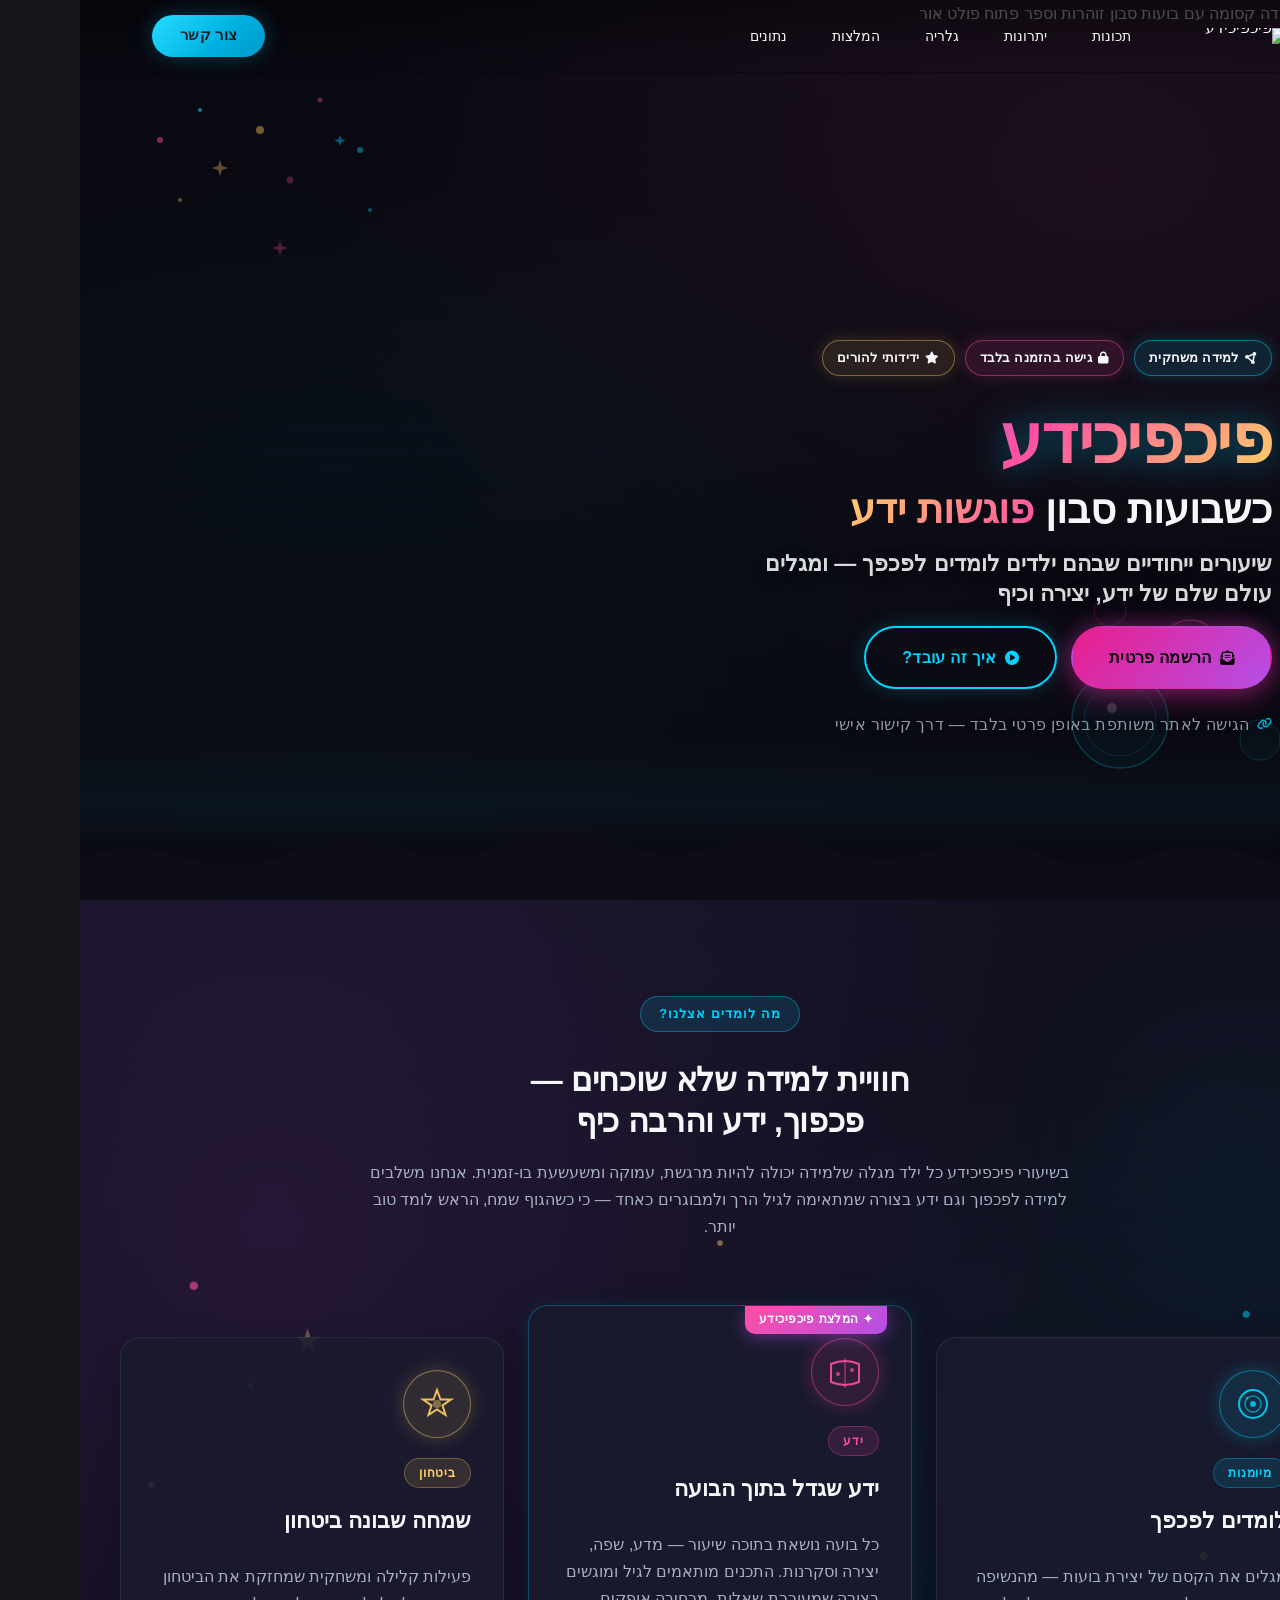
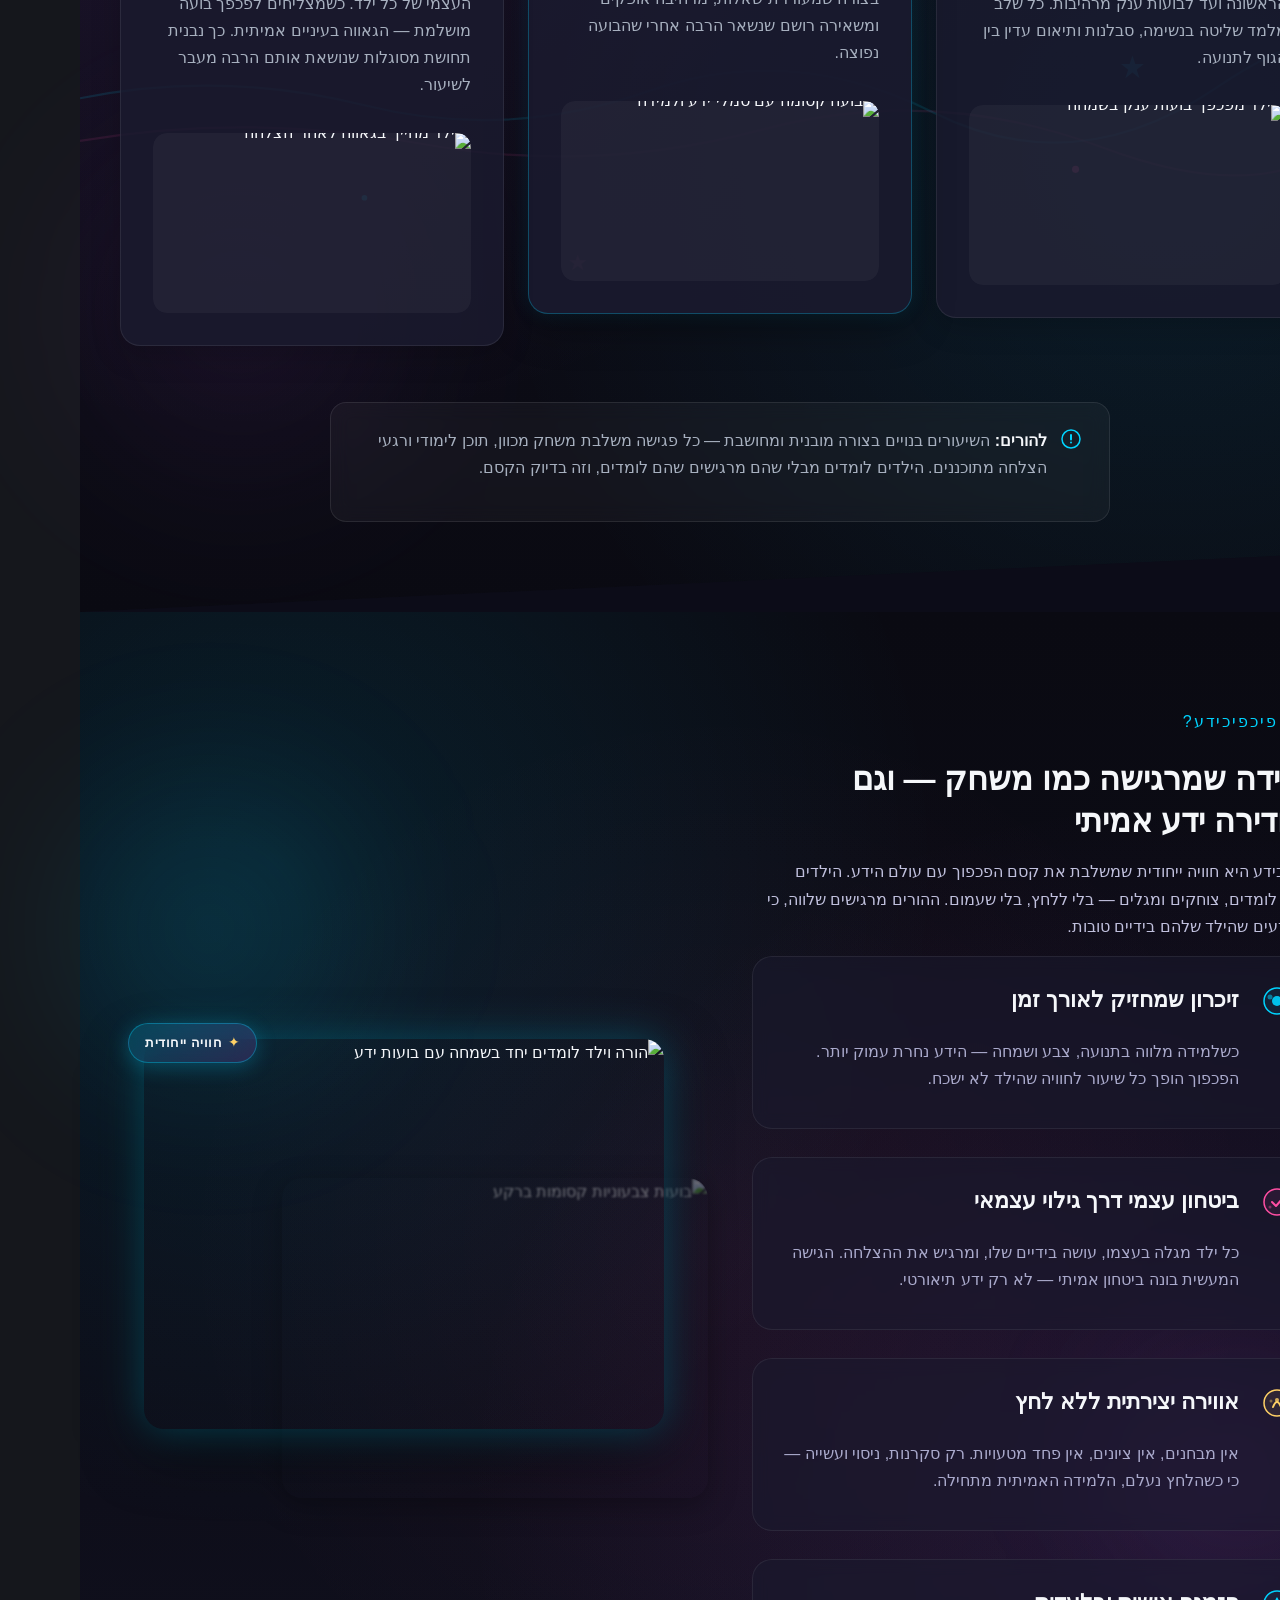
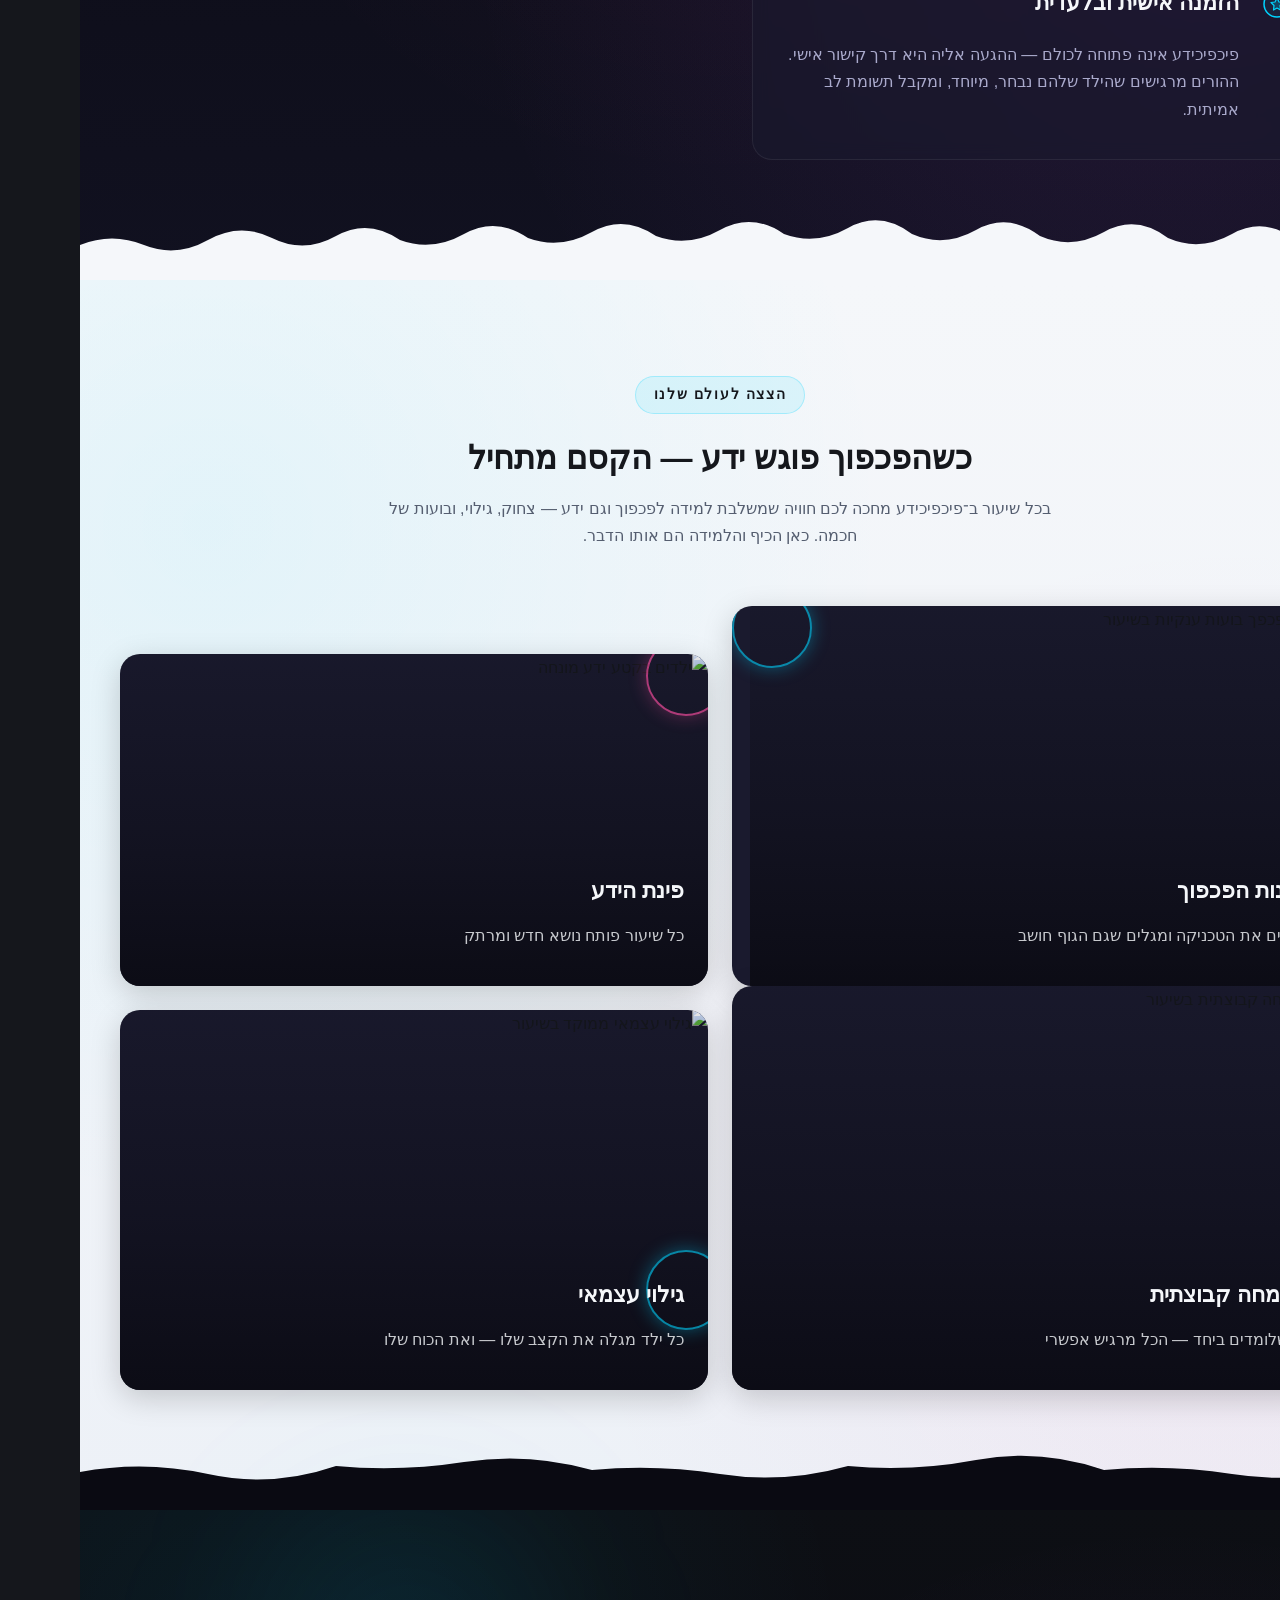
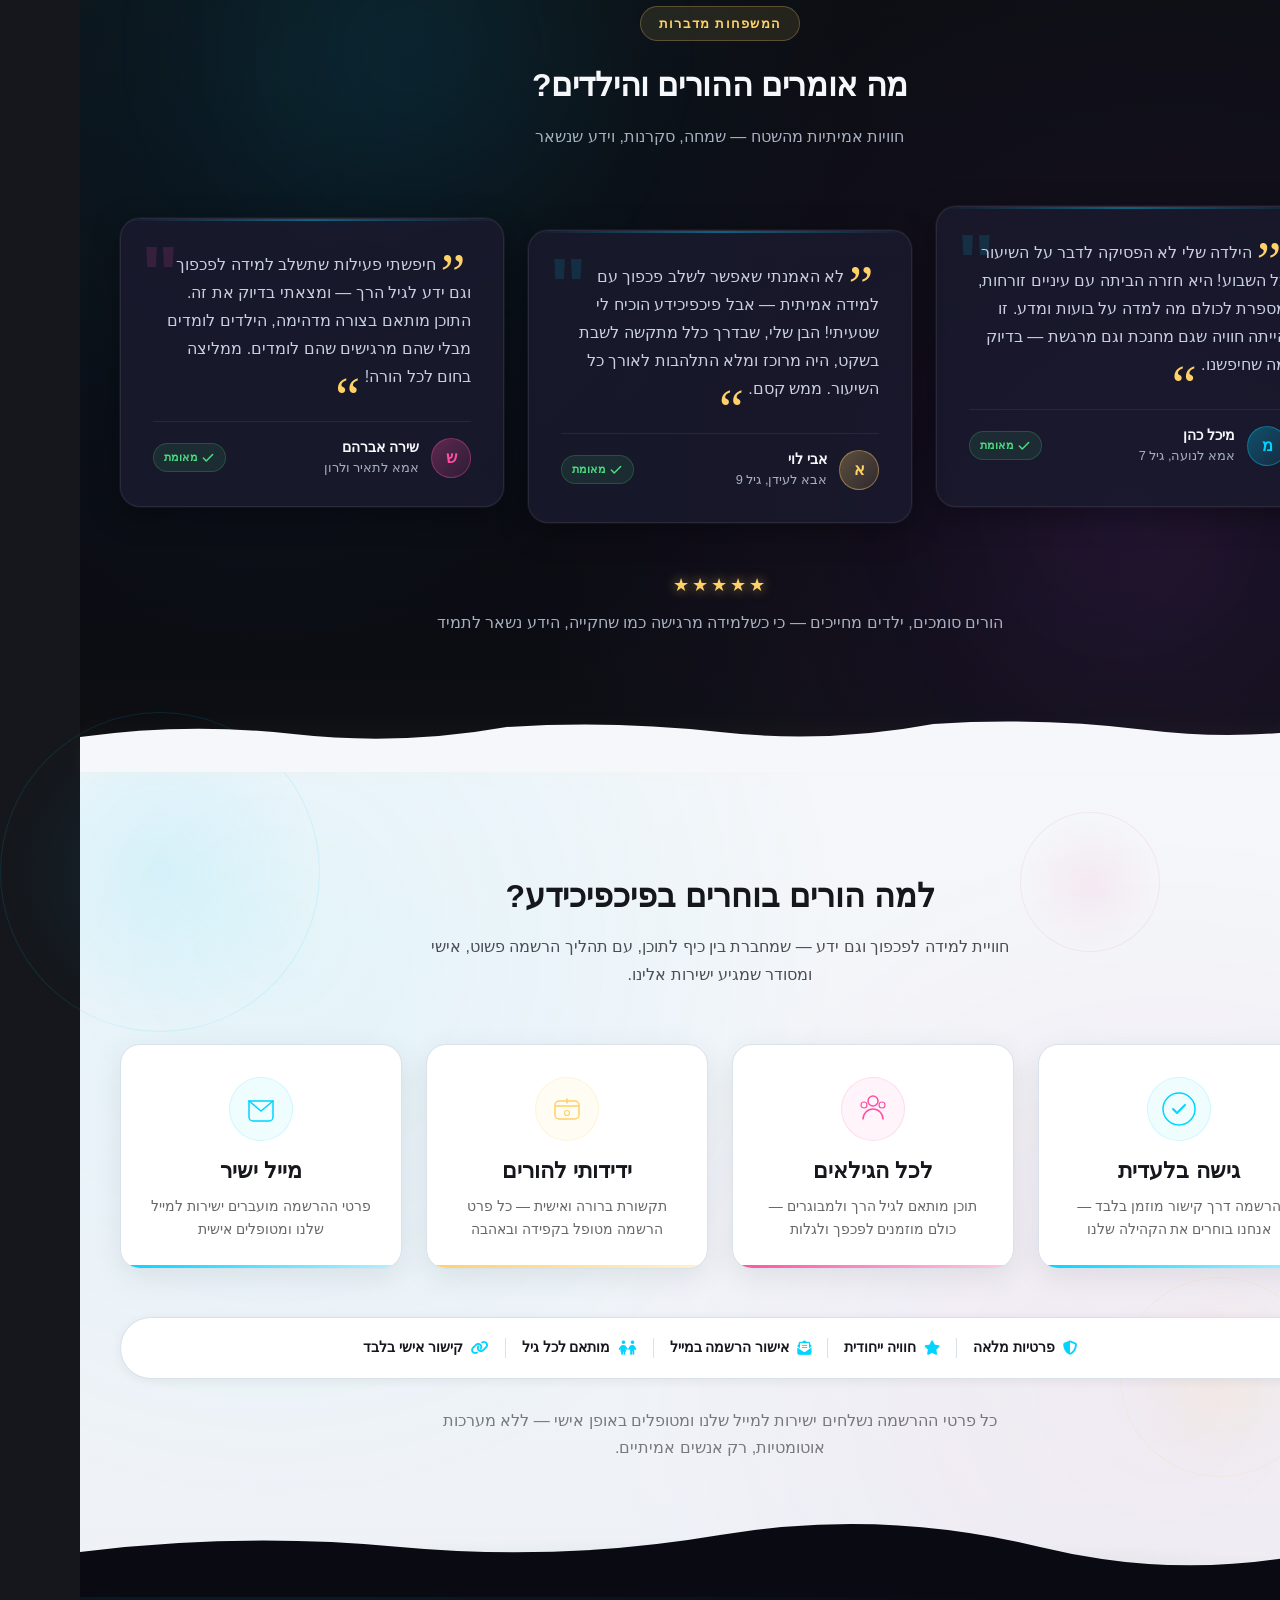
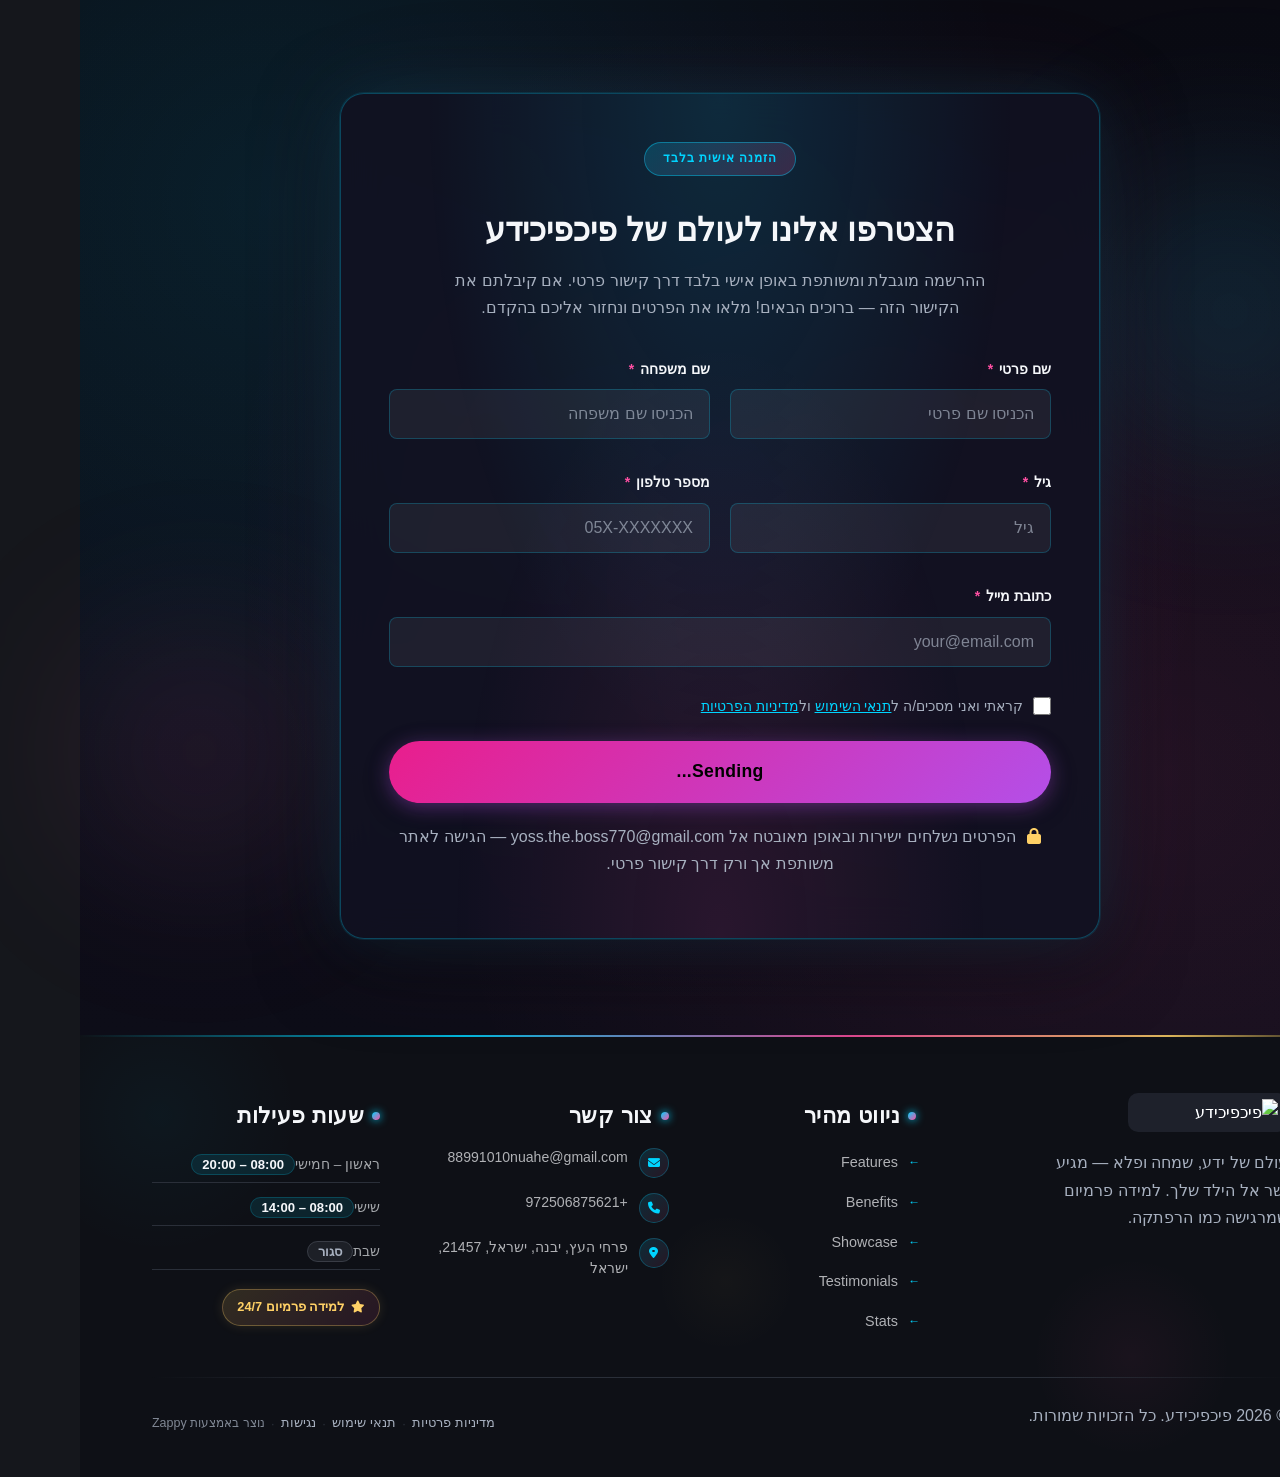
==== commit cbd7f7e3: "Background sync: Progressive GitHub Sync" ====
--- a/index.html
+++ b/index.html
@@ -223,7 +223,7 @@
     <meta name="twitter:card" content="summary_large_image">
     <meta name="twitter:title" content="למידה לפכפוך וגם ידע לגיל הרך והמבוגר — פיכפיכידע">
     <meta name="twitter:description" content="פיכפיכידע is a unique and playful educational brand that combines the fun art of bubble-blowing (פכפוך) with knowledge-building lessons. The brand has a creativ">
-    <script type="application/ld+json">{"@context":"https://schema.org","@graph":[{"@type":"Organization","@id":"https://pikhpikhida.zappy5.app#organization","name":"פיכפיכידע","url":"https://pikhpikhida.zappy5.app","description":"פיכפיכידע is a unique and playful educational brand that combines the fun art of bubble-blowing (פכפוך) with knowledge-building lessons. The brand has a creative, lighthearted personality with a clever wordplay name blending 'פכפוך' (bubbling/splashing) and 'ידע' (knowledge). The site requires a private registration page accessible only via a shared link, with form submissions forwarded to a designated email. The owner's logo is intended to be used as the website background."},{"@type":"WebSite","@id":"https://pikhpikhida.zappy5.app#website","url":"https://pikhpikhida.zappy5.app","name":"פיכפיכידע","publisher":{"@id":"https://pikhpikhida.zappy5.app#organization"}},{"@type":"ContactPage","@id":"https://pikhpikhida.zappy5.app#contactpage","url":"https://pikhpikhida.zappy5.app","name":"למידה לפכפוך וגם ידע לגיל הרך והמבוגר — פיכפיכידע","mainEntity":{"@id":"https://pikhpikhida.zappy5.app#organization"},"potentialAction":{"@type":"CommunicateAction","target":{"@type":"EntryPoint","urlTemplate":"https://pikhpikhida.zappy5.app/api/email/contact-form","actionPlatform":["http/method=POST"],"contentType":"application/json"},"instrument":[{"@type":"PropertyValue","name":"first_name","propertyID":"text","valueRequired":true,"description":"הכניסו שם פרטי"},{"@type":"PropertyValue","name":"last_name","propertyID":"text","valueRequired":true,"description":"הכניסו שם משפחה"},{"@type":"PropertyValue","name":"age","propertyID":"number","valueRequired":true,"description":"גיל"},{"@type":"PropertyValue","name":"phone","propertyID":"tel","valueRequired":true,"description":"05X-XXXXXXX"},{"@type":"PropertyValue","name":"email","propertyID":"email","valueRequired":true,"description":"your@email.com"},{"@type":"PropertyValue","name":"privacy_consent","propertyID":"checkbox","valueRequired":true}]}}]}</script>
+    <script type="application/ld+json">{"@context":"https://schema.org","@graph":[{"@type":"LocalBusiness","@id":"https://pikhpikhida.zappy5.app#organization","name":"פיכפיכידע","url":"https://pikhpikhida.zappy5.app","description":"פיכפיכידע is a unique and playful educational brand that combines the fun art of bubble-blowing (פכפוך) with knowledge-building lessons. The brand has a creative, lighthearted personality with a clever wordplay name blending 'פכפוך' (bubbling/splashing) and 'ידע' (knowledge). The site requires a private registration page accessible only via a shared link, with form submissions forwarded to a designated email. The owner's logo is intended to be used as the website background.","address":{"@type":"PostalAddress","streetAddress":"פרחי העץ, יבנה, ישראל, 21457, ישראל"},"contactPoint":[{"@type":"ContactPoint","contactType":"customer service","email":"88991010nuahe@gmail.com","telephone":"+972506875621"}]},{"@type":"WebSite","@id":"https://pikhpikhida.zappy5.app#website","url":"https://pikhpikhida.zappy5.app","name":"פיכפיכידע","publisher":{"@id":"https://pikhpikhida.zappy5.app#organization"}},{"@type":"ContactPage","@id":"https://pikhpikhida.zappy5.app#contactpage","url":"https://pikhpikhida.zappy5.app","name":"למידה לפכפוך וגם ידע לגיל הרך והמבוגר — פיכפיכידע","mainEntity":{"@id":"https://pikhpikhida.zappy5.app#organization"},"potentialAction":{"@type":"CommunicateAction","target":{"@type":"EntryPoint","urlTemplate":"https://pikhpikhida.zappy5.app/api/email/contact-form","actionPlatform":["http/method=POST"],"contentType":"application/json"},"instrument":[{"@type":"PropertyValue","name":"first_name","propertyID":"text","valueRequired":true,"description":"הכניסו שם פרטי"},{"@type":"PropertyValue","name":"last_name","propertyID":"text","valueRequired":true,"description":"הכניסו שם משפחה"},{"@type":"PropertyValue","name":"age","propertyID":"number","valueRequired":true,"description":"גיל"},{"@type":"PropertyValue","name":"phone","propertyID":"tel","valueRequired":true,"description":"05X-XXXXXXX"},{"@type":"PropertyValue","name":"email","propertyID":"email","valueRequired":true,"description":"your@email.com"},{"@type":"PropertyValue","name":"privacy_consent","propertyID":"checkbox","valueRequired":true}]}}]}</script>
     <meta property="og:type" content="website">
   <meta property="og:locale" content="he_IL">
   
@@ -354,7 +354,7 @@
     </svg>
   </button>
 
-  <button class="phone-header-btn" data-phone="[business_phone]" aria-label="Call">
+  <button class="phone-header-btn" data-phone="+972506875621" aria-label="Call">
     <svg width="20" height="20" viewBox="0 0 24 24" fill="currentColor">
       <path d="M22 16.92v3a2 2 0 0 1-2.18 2 19.79 19.79 0 0 1-8.63-3.07 19.5 19.5 0 0 1-6-6 19.79 19.79 0 0 1-3.07-8.67A2 2 0 0 1 4.11 2h3a2 2 0 0 1 2 1.72 12.84 12.84 0 0 0 .7 2.81 2 2 0 0 1-.45 2.11L8.09 9.91a16 16 0 0 0 6 6l1.27-1.27a2 2 0 0 1 2.11-.45 12.84 12.84 0 0 0 2.81.7A2 2 0 0 1 22 16.92z"></path>
     </svg>
@@ -796,7 +796,7 @@
         const phoneLinks = document.querySelectorAll('a[href^="tel:"]');
         const phoneNumber = phoneLinks.length > 0 
           ? phoneLinks[0].getAttribute('href').replace('tel:', '')
-          : '[business_phone]';
+          : '+972506875621';
         
         window.location.href = 'tel:' + phoneNumber;
         console.log('[Navbar] Phone button clicked');
@@ -1235,7 +1235,7 @@
 
       <!-- Card 1 -->
       <article class="itm-card itm-card--tall" id="zappy-section-12">
-        <div class="itm-quote-mark" aria-hidden="true">“</div>
+        <div class="itm-quote-mark" aria-hidden="true">"</div>
         <blockquote class="itm-quote-text">
           הילדה שלי לא הפסיקה לדבר על השיעור כל השבוע! היא חזרה הביתה עם עיניים זורחות, מספרת לכולם מה למדה על בועות ומדע. זו הייתה חוויה שגם מחנכת וגם מרגשת — בדיוק מה שחיפשנו.
         </blockquote>
@@ -1256,7 +1256,7 @@
 
       <!-- Card 2 -->
       <article class="itm-card itm-card--medium" id="zappy-section-13">
-        <div class="itm-quote-mark" aria-hidden="true">“</div>
+        <div class="itm-quote-mark" aria-hidden="true">"</div>
         <blockquote class="itm-quote-text">
           לא האמנתי שאפשר לשלב פכפוך עם למידה אמיתית — אבל פיכפיכידע הוכיח לי שטעיתי! הבן שלי, שבדרך כלל מתקשה לשבת בשקט, היה מרוכז ומלא התלהבות לאורך כל השיעור. ממש קסם.
         </blockquote>
@@ -1277,7 +1277,7 @@
 
       <!-- Card 3 -->
       <article class="itm-card itm-card--short" id="zappy-section-14">
-        <div class="itm-quote-mark itm-quote-mark--pink" aria-hidden="true">“</div>
+        <div class="itm-quote-mark itm-quote-mark--pink" aria-hidden="true">"</div>
         <blockquote class="itm-quote-text">
           חיפשתי פעילות שתשלב למידה לפכפוך וגם ידע לגיל הרך — ומצאתי בדיוק את זה. התוכן מותאם בצורה מדהימה, הילדים לומדים מבלי שהם מרגישים שהם לומדים. ממליצה בחום לכל הורה!
         </blockquote>
@@ -1524,9 +1524,7 @@
         <img src="/assets/education-logo.webp" alt="פיכפיכידע" class="logo">
         <p class="footer-tagline">עולם של ידע, שמחה ופלא — מגיע ישר אל הילד שלך. למידה פרמיום שמרגישה כמו הרפתקה.</p>
         <div class="footer-social" aria-label="רשתות חברתיות">
-          
-          
-          
+          <!-- All social media platforms disabled -->
         </div>
       </div>
 
@@ -1548,14 +1546,14 @@
         <ul class="footer-contact" aria-label="פרטי יצירת קשר">
           <li>
             <span class="contact-icon"><i class="fas fa-envelope"></i></span>
-            <span class="contact-text"><a href="mailto:[business_email]">[business_email]</a></span>
+            <span class="contact-text"><a href="mailto:88991010nuahe@gmail.com">88991010nuahe@gmail.com</a></span>
           </li>
           <li>
             <span class="contact-icon"><i class="fas fa-phone"></i></span>
-            <span class="contact-text"><a href="tel:[business_phone]">[business_phone]</a></span>
+            <span class="contact-text"><a href="tel:+972506875621">+972506875621</a></span>
           </li>
           <li><a href="/"><span class="contact-icon"><i class="fas fa-map-marker-alt"></i></span>
-            <span class="contact-text">[business_address]</span></a></li>
+            <span class="contact-text">פרחי העץ, יבנה, ישראל, 21457, ישראל</span></a></li>
         </ul>
       </div>
 
@@ -1595,7 +1593,7 @@
   <div class="footer-bubble footer-bubble--3"></div>
 </footer>
   
-  <a href="https://wa.me/[whatsapp_handle]" class="whatsapp-float" aria-label="WhatsApp">
+  <a href="https://wa.me/[whatsapp_handle]" class="whatsapp-float" aria-label="WhatsApp" style="display:none">
     <i class="fab fa-whatsapp"></i>
   </a>
   
